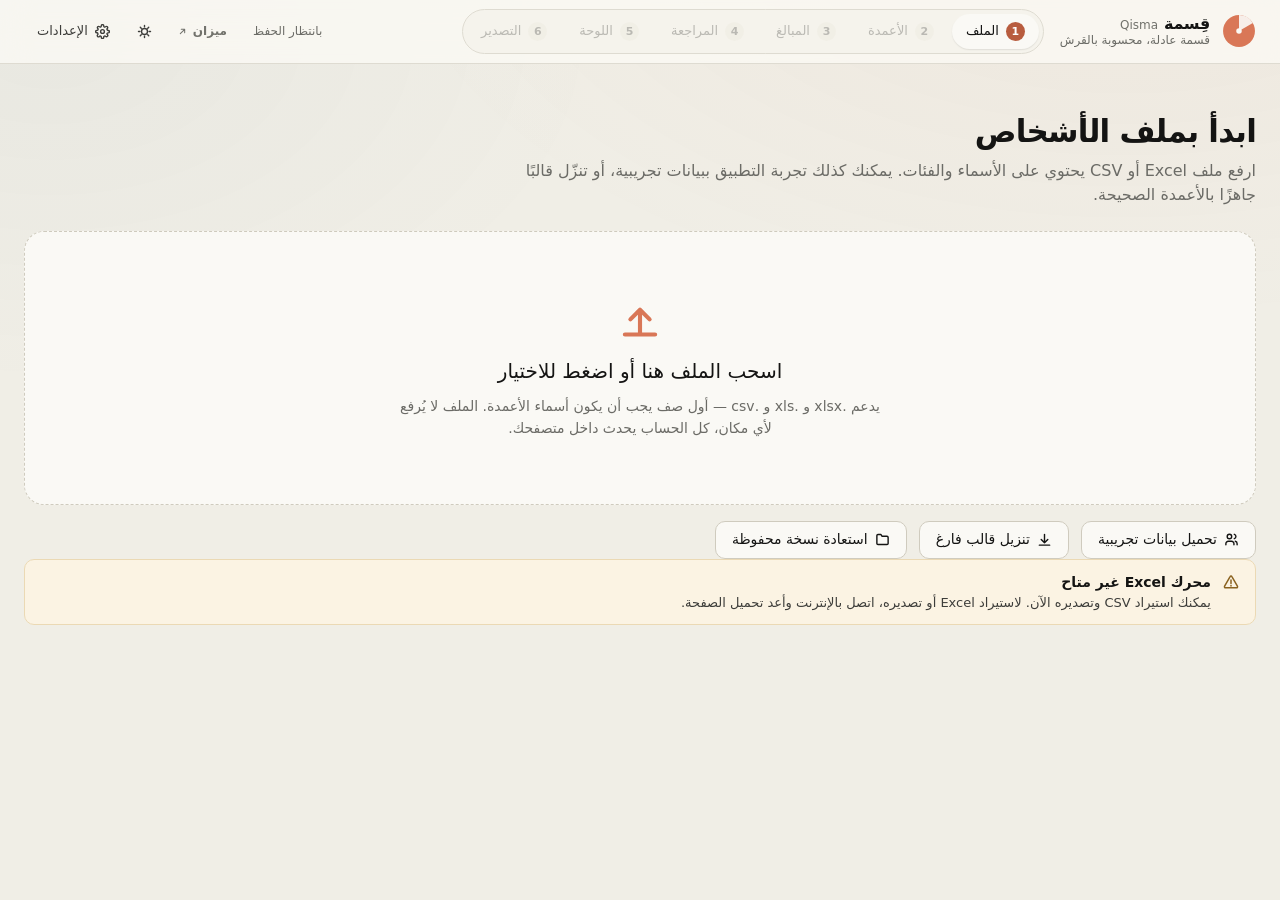
==== qisma.html @ 8f69a34d "Add files via upload Fix Qisma import accuracy, save safety, payout reconciliation, and accessibilit" ====
<!DOCTYPE html>
<html lang="ar" dir="rtl">
<head>
<meta charset="UTF-8">
<meta name="viewport" content="width=device-width, initial-scale=1, viewport-fit=cover">
<title>قِسمة — Qisma</title>
<link rel="icon" href="data:image/svg+xml,%3Csvg xmlns='http://www.w3.org/2000/svg' viewBox='0 0 32 32'%3E%3Ccircle cx='16' cy='16' r='15' fill='%23D97757'/%3E%3Cpath d='M16 1a15 15 0 0 1 13 7.5L16 16Z' fill='%23FAF9F5' opacity='.92'/%3E%3Ccircle cx='16' cy='16' r='2.6' fill='%23FAF9F5'/%3E%3C/svg%3E">
<script>
(function(){try{
  var raw = localStorage.getItem('qisma.settings.v1');
  var pref = raw ? ((JSON.parse(raw).ui || {}).theme || 'system') : 'system';
  if (pref !== 'light' && pref !== 'dark') pref = 'system';
  var dark = pref === 'dark' || (pref === 'system' && matchMedia('(prefers-color-scheme:dark)').matches);
  var r = document.documentElement;
  r.setAttribute('data-theme', dark ? 'dark' : 'light');
  r.setAttribute('data-theme-pref', pref);
}catch(e){document.documentElement.setAttribute('data-theme','light');}})();
</script>
<meta name="theme-color" content="#FAF9F5">
<style>
:root{
color-scheme:light;
--paper:#F0EEE6; --surface:#FAF9F5; --surface-2:#F5F3EC; --surface-3:#EDEAE0;
--ink:#141413; --ink-2:#3D3D3A; --ink-3:#6B6B66; --ink-4:#72726C;
--line:#DEDBD1; --line-2:#CFCBBE; --line-3:#E8E5DB;
--accent:#D97757; --accent-ink:#B85C3E; --accent-wash:#FBEEE8; --accent-line:#EFCDBD;
--on-accent:#fff;
--accent-fill:#B85C3E; --accent-fill-hover:#A34F33;
--ok:#3F7A5C; --ok-wash:#EAF3EE; --ok-line:#C4DCCF;
--warn:#8A6220; --warn-wash:#FBF3E3; --warn-line:#EBD9B4;
--danger:#B4462F; --danger-wash:#FBEBE7; --danger-line:#EFC9BF;
--info:#3E6480; --info-wash:#ECF1F5; --info-line:#C6D6E1;
--glass:rgba(250,249,245,.82);
--scrim:rgba(20,20,19,.32);
--toast-bg:#141413; --toast-ink:#FAF9F5; --toast-hover:rgba(255,255,255,.12);
--toast-ok:#8FCBA8; --toast-warn:#E8C67B; --toast-danger:#EFA694;
--glow-1:rgba(217,119,87,.055); --glow-2:rgba(62,100,128,.038);
--s1:4px; --s2:8px; --s3:12px; --s4:16px; --s5:24px; --s6:32px; --s7:48px; --s8:64px;
--t-xs:12px; --t-sm:13px; --t-md:14px; --t-lg:16px; --t-xl:20px; --t-2xl:25px; --t-3xl:31px;
--r1:6px; --r2:10px; --r3:14px; --r4:20px; --r-pill:999px;
--e1:0 1px 2px rgba(20,20,19,.05), 0 1px 1px rgba(20,20,19,.04);
--e2:0 2px 4px rgba(20,20,19,.05), 0 6px 16px -6px rgba(20,20,19,.10);
--e3:0 4px 8px rgba(20,20,19,.06), 0 18px 44px -12px rgba(20,20,19,.18);
--d1:90ms; --d2:150ms; --d3:220ms; --d4:340ms; --d5:600ms;
--ease:cubic-bezier(.2,.6,.2,1); --ease-out:cubic-bezier(.16,.84,.28,1);
--font:'IBM Plex Sans Arabic','Noto Sans Arabic','Segoe UI',system-ui,sans-serif;
--nav-h:64px;
}
@media screen{
[data-theme="dark"]{
color-scheme:dark;
--paper:#1A1A18; --surface:#232320; --surface-2:#2A2A26; --surface-3:#33322D;
--ink:#F5F3EE; --ink-2:#D6D3CA; --ink-3:#A6A29A; --ink-4:#AAA69E;
--line:#3A3934; --line-2:#4A4842; --line-3:#302F2B;
--accent:#E08A6B; --accent-ink:#F0A183;
--accent-fill:#E08A6B; --accent-fill-hover:#EC9A7C; --on-accent:#201A16;
--accent-wash:#2E211B; --accent-line:#54382C;
--ok:#7FBF9A; --ok-wash:#1B2A22; --ok-line:#2F4A3A;
--warn:#DEB463; --warn-wash:#2B2418; --warn-line:#4C3E22;
--danger:#E88A72; --danger-wash:#2E1D19; --danger-line:#553229;
--info:#8FB4CE; --info-wash:#1A242B; --info-line:#334754;
--e1:0 1px 2px rgba(0,0,0,.40), 0 1px 1px rgba(0,0,0,.30);
--e2:0 2px 4px rgba(0,0,0,.40), 0 6px 16px -6px rgba(0,0,0,.55);
--e3:0 4px 8px rgba(0,0,0,.45), 0 18px 44px -12px rgba(0,0,0,.65);
--glass:rgba(35,35,32,.82); --scrim:rgba(0,0,0,.60);
--toast-bg:#2F2E2A; --toast-ink:#F5F3EE;
--glow-1:rgba(217,119,87,.07); --glow-2:rgba(62,100,128,.06);
}}
*,*::before,*::after{box-sizing:border-box}
html,body{margin:0;padding:0}
html{-webkit-text-size-adjust:100%}
body{overflow-x:clip}
body{
background:var(--paper); color:var(--ink); font-family:var(--font);
font-size:var(--t-md); line-height:1.55; -webkit-font-smoothing:antialiased;
font-variant-numeric:tabular-nums; font-feature-settings:"tnum" 1,"lnum" 1;
}
body::before{
content:''; position:fixed; inset:0; pointer-events:none; z-index:0;
background:
radial-gradient(1100px 620px at 88% -12%, var(--glow-1), transparent 70%),
radial-gradient(820px 520px at 4% 4%, var(--glow-2), transparent 68%);
}
#app{position:relative; z-index:1}
h1,h2,h3,h4{margin:0; font-weight:600; letter-spacing:-.011em; line-height:1.25}
p{margin:0}
button,input,select,textarea{font:inherit; color:inherit}
:focus{outline:none}
:focus-visible{outline:2px solid var(--accent); outline-offset:2px; border-radius:var(--r1)}
::selection{background:var(--accent-wash); color:var(--accent-ink)}
.num{font-variant-numeric:tabular-nums; font-feature-settings:"tnum" 1,"lnum" 1}

.shell{max-width:1320px; margin:0 auto; padding:0 var(--s5) var(--s8)}
.topbar{
position:sticky; top:0; z-index:60; height:var(--nav-h);
display:flex; align-items:center; gap:var(--s4);
padding:0 var(--s5); margin-bottom:var(--s5);
background:var(--glass); border-bottom:1px solid var(--line);
transition:box-shadow var(--d3) var(--ease), border-color var(--d3) var(--ease);
}
.topbar.is-elevated{box-shadow:var(--e2); border-color:var(--line-2)}
@supports (backdrop-filter:blur(1px)){.topbar{backdrop-filter:blur(14px) saturate(1.5)}}
@supports not (backdrop-filter:blur(1px)){.topbar{background:var(--surface)}}
.topbar-inner{max-width:1320px; margin:0 auto; width:100%; display:flex; align-items:center; gap:var(--s4)}
.brand{display:flex; align-items:center; gap:var(--s3); min-width:0}
.brand-mark{width:34px; height:34px; flex:none; display:block}
.brand-mark .wedge{transform-origin:16px 16px}
.brand-mark.boot-reveal .wedge{animation:wedge-reveal var(--d5) var(--ease-out) both}
@keyframes wedge-reveal{
0%{transform:translate(2.4px,-2.4px) rotate(-8deg); opacity:.5}
60%{transform:translate(1.4px,-1.4px) rotate(-3deg)}
100%{transform:none; opacity:1}
}
.brand-text{display:flex; flex-direction:column; min-width:0}
.brand-name{font-size:var(--t-lg); font-weight:600; letter-spacing:-.02em; line-height:1.1; white-space:nowrap; overflow:hidden; text-overflow:ellipsis}
.brand-name span{color:var(--ink-4); font-weight:400; font-size:var(--t-xs); margin-inline-start:6px; letter-spacing:0}
.brand-tag{font-size:var(--t-xs); color:var(--ink-3); line-height:1.2; white-space:nowrap; overflow:hidden; text-overflow:ellipsis}
.topbar-spacer{flex:1 1 auto}
.topbar-actions{display:flex; align-items:center; gap:var(--s2)}
.save-status{font-size:var(--t-xs); color:var(--ink-3); white-space:nowrap}
.save-status.is-danger{color:var(--danger); font-weight:600}
.topbar-link{
display:inline-flex; align-items:center; gap:5px; font-size:var(--t-xs); font-weight:600;
color:var(--ink-4); text-decoration:none; padding:6px 10px; border-radius:var(--r2);
transition:color var(--d2) var(--ease), background-color var(--d2) var(--ease);
}
.topbar-link:hover,.topbar-link:focus-visible{color:var(--accent); background:var(--surface-2)}
.topbar-link .icon-ext{width:11px; height:11px; transform:rotate(45deg); flex:none}

.topbar-steps{min-width:0}
.stepper{display:flex; align-items:center; gap:var(--s1); padding:var(--s1); background:var(--surface-2); border:1px solid var(--line); border-radius:var(--r-pill); max-width:100%; overflow-x:auto; scrollbar-width:none}
.stepper::-webkit-scrollbar{display:none}
.step-pill{
display:flex; align-items:center; gap:7px; padding:7px 14px; border:0; border-radius:var(--r-pill);
background:transparent; color:var(--ink-3); font-size:var(--t-sm); font-weight:500; cursor:pointer; white-space:nowrap;
transition:background var(--d2) var(--ease), color var(--d2) var(--ease);
}
.step-pill:hover:not(:disabled){background:var(--surface-3); color:var(--ink)}
.step-pill[aria-current="step"]{background:var(--surface); color:var(--ink); box-shadow:var(--e1)}
.step-pill:disabled{opacity:.42; cursor:not-allowed}
.step-dot{width:19px; height:19px; flex:none; border-radius:50%; display:grid; place-items:center; font-size:11px; font-weight:600; background:var(--surface-3); color:var(--ink-3)}
.step-dot svg{width:11px; height:11px}
.step-pill[aria-current="step"] .step-dot{background:var(--accent-fill); color:var(--on-accent)}
.step-pill.done .step-dot{background:var(--ok); color:var(--on-accent)}

.page-head{padding:var(--s5) 0 var(--s5)}
.page-title{font-size:var(--t-3xl); letter-spacing:-.025em}
.page-sub{margin-top:var(--s2); color:var(--ink-3); font-size:var(--t-lg); max-width:74ch; line-height:1.5}
.section-label{
display:inline-flex; flex-direction:column; gap:6px;
font-size:var(--t-xs); font-weight:600; color:var(--ink-3);
}
.section-label::after{content:''; height:2px; background:var(--accent); border-radius:2px; animation:label-underline var(--d4) var(--ease-out) both}
@keyframes label-underline{from{width:0}to{width:24px}}
.card{background:var(--surface); border:1px solid var(--line); border-radius:var(--r3); box-shadow:var(--e1)}
.card-pad{padding:var(--s5)}
.card-head{display:flex; align-items:flex-start; justify-content:space-between; gap:var(--s4); padding:var(--s4) var(--s5); border-bottom:1px solid var(--line-3)}
.card-title{font-size:var(--t-lg)}
.card-note{margin-top:2px; font-size:var(--t-sm); color:var(--ink-3)}
.pool-list{display:flex; flex-direction:column; gap:var(--s3)}
.pool-item{
padding:var(--s4); background:var(--surface-2); border:1px solid var(--line-3); border-radius:var(--r3);
transition:border-color var(--d2) var(--ease), box-shadow var(--d2) var(--ease), background var(--d2) var(--ease);
}
.pool-item:hover{border-color:var(--line-2); box-shadow:var(--e1); background:var(--surface)}
.pool-item-top{display:flex; align-items:center; gap:var(--s2); margin-bottom:var(--s3)}
.pool-name{flex:1 1 auto; background:transparent; border-color:transparent; padding-inline-start:0; font-size:var(--t-lg); font-weight:600; letter-spacing:-.01em}
.pool-name:hover:not(:disabled),.pool-name:focus{background:var(--surface); border-color:var(--line-2); padding-inline-start:var(--s3)}
.pool-item-fields{display:flex; align-items:flex-end; gap:var(--s3); flex-wrap:wrap}
.pool-item-fields>.field{flex:1 1 130px; min-width:110px}
.pool-net{flex:1 1 150px; min-width:140px}
.pool-net .field-label{margin-bottom:6px}
.pool-net .money-int{color:var(--accent-ink)}
.grid{display:grid; gap:var(--s4)}
.stack{display:flex; flex-direction:column}
.row{display:flex; align-items:center}
.between{justify-content:space-between}
.wrap{flex-wrap:wrap}
.g2{gap:var(--s2)} .g3{gap:var(--s3)} .g4{gap:var(--s4)} .g5{gap:var(--s5)} .g6{gap:var(--s6)}
.muted{color:var(--ink-3)}
.tiny{font-size:var(--t-xs)}
.small{font-size:var(--t-sm)}
.divider{height:1px; background:var(--line-3); border:0; margin:var(--s4) 0}
.btn{
display:inline-flex; align-items:center; justify-content:center; gap:7px;
height:38px; padding:0 var(--s4); border-radius:var(--r2);
border:1px solid var(--line-2); background:var(--surface); color:var(--ink);
font-size:var(--t-md); font-weight:500; cursor:pointer; white-space:nowrap;
transition:background var(--d2) var(--ease), border-color var(--d2) var(--ease), box-shadow var(--d2) var(--ease), transform var(--d1) var(--ease);
}
.btn:hover:not(:disabled){background:var(--surface-2); border-color:var(--ink-4)}
.btn:active:not(:disabled){transform:translateY(.5px)}
@media (pointer:coarse){.btn:active:not(:disabled){transform:scale(.985)}}
.btn:disabled{opacity:.45; cursor:not-allowed}
.btn svg{width:15px; height:15px; flex:none}
.btn-primary{background:var(--accent-fill); border-color:var(--accent-fill); color:var(--on-accent); box-shadow:var(--e1)}
.btn-primary:hover:not(:disabled){background:var(--accent-fill-hover); border-color:var(--accent-fill-hover)}
.btn-ghost{background:transparent; border-color:transparent; color:var(--ink-2)}
.btn-ghost:hover:not(:disabled){background:var(--surface-3); border-color:transparent}
.btn-danger{background:transparent; border-color:var(--danger-line); color:var(--danger)}
.btn-danger:hover:not(:disabled){background:var(--danger-wash); border-color:var(--danger)}
.btn-sm{height:31px; padding:0 var(--s3); font-size:var(--t-sm); border-radius:var(--r1)}
.btn-icon{width:34px; height:34px; padding:0; border-radius:var(--r2)}
.btn-icon.btn-sm{width:28px; height:28px}
.btn-block{width:100%}

.field{display:flex; flex-direction:column; gap:6px}
.field-label{font-size:var(--t-sm); font-weight:500; color:var(--ink-2)}
.field-help{font-size:var(--t-xs); color:var(--ink-3); line-height:1.45}
.input{
height:38px; width:100%; padding:0 var(--s3); border-radius:var(--r2);
border:1px solid var(--line-2); background:var(--surface); color:var(--ink);
transition:border-color var(--d2) var(--ease), box-shadow var(--d2) var(--ease);
}
.input:hover:not(:disabled){border-color:var(--ink-4)}
.input:focus{border-color:var(--accent); box-shadow:0 0 0 3px var(--accent-wash)}
.input:disabled{background:var(--surface-3); color:var(--ink-4); cursor:not-allowed}
.input.num-input{text-align:end; font-variant-numeric:tabular-nums}
.input-sm{height:30px; font-size:var(--t-sm); padding:0 var(--s2); border-radius:var(--r1)}
.search-wrap{position:relative; flex:1 1 260px; min-width:200px}
.search-wrap .input{padding-inline-start:36px; padding-inline-end:34px}
.search-wrap .search-icon{position:absolute; inset-inline-start:11px; top:50%; transform:translateY(-50%); color:var(--ink-4); width:15px; height:15px}
.search-clear{position:absolute; inset-inline-end:6px; top:50%; transform:translateY(-50%)}

.check{position:relative; display:inline-flex; align-items:center; gap:9px; cursor:pointer; user-select:none; font-size:var(--t-md)}
.check input{position:absolute; opacity:0; width:0; height:0}
.check-box{
width:17px; height:17px; flex:none; border-radius:5px; border:1.5px solid var(--line-2);
background:var(--surface); display:grid; place-items:center;
transition:background var(--d2) var(--ease), border-color var(--d2) var(--ease);
}
.check-box svg{width:11px; height:11px; color:var(--on-accent); opacity:0; transform:scale(.6); transition:opacity var(--d2) var(--ease), transform var(--d2) var(--ease-out)}
.check input:checked+.check-box{background:var(--accent-fill); border-color:var(--accent-fill)}
.check input:checked+.check-box svg{opacity:1; transform:scale(1)}
.check input:indeterminate+.check-box{background:var(--accent-fill); border-color:var(--accent-fill)}
.check input:indeterminate+.check-box::after{content:''; width:9px; height:1.5px; background:var(--on-accent); border-radius:2px}
.check input:indeterminate+.check-box svg{display:none}
.check input:focus-visible+.check-box{outline:2px solid var(--accent); outline-offset:2px}
.check:hover .check-box{border-color:var(--ink-4)}
.check input:disabled+.check-box{opacity:.4}
.check.check-sm .check-box{width:15px; height:15px; border-radius:4px}

.dd{position:relative; display:inline-flex}
.dd-trigger{
display:inline-flex; align-items:center; justify-content:space-between; gap:var(--s2);
height:38px; min-width:130px; padding:0 var(--s3); border-radius:var(--r2);
border:1px solid var(--line-2); background:var(--surface); color:var(--ink);
font-size:var(--t-md); cursor:pointer; text-align:start;
transition:border-color var(--d2) var(--ease), box-shadow var(--d2) var(--ease);
}
.dd-trigger:hover{border-color:var(--ink-4)}
.dd-trigger[aria-expanded="true"]{border-color:var(--accent); box-shadow:0 0 0 3px var(--accent-wash)}
.dd-trigger .dd-value{overflow:hidden; text-overflow:ellipsis; white-space:nowrap}
.dd-trigger .dd-caret{width:13px; height:13px; flex:none; color:var(--ink-4); transition:transform var(--d2) var(--ease)}
.dd-trigger[aria-expanded="true"] .dd-caret{transform:rotate(180deg)}
.dd-trigger.dd-sm{height:30px; font-size:var(--t-sm); min-width:96px; padding:0 var(--s2); border-radius:var(--r1)}
.dd-panel{
position:absolute; z-index:70; top:calc(100% + 5px); inset-inline-start:0; min-width:100%; max-width:340px;
max-height:290px; overflow:auto; padding:var(--s1); overscroll-behavior:contain;
background:var(--surface); border:1px solid var(--line-2); border-radius:var(--r2); box-shadow:var(--e3);
animation:pop var(--d2) var(--ease-out);
}
.dd-panel.align-end{inset-inline-start:auto; inset-inline-end:0}
.dd-panel-portal{position:fixed; top:auto; inset-inline-start:auto; inset-inline-end:auto; min-width:0; z-index:100}
@keyframes pop{from{opacity:0; transform:translateY(-4px) scale(.985)}to{opacity:1; transform:none}}
.dd-opt{
display:flex; align-items:center; gap:var(--s2); width:100%; padding:8px 10px; border:0; border-radius:var(--r1);
background:transparent; color:var(--ink); font-size:var(--t-md); text-align:start; cursor:pointer;
}
.dd-opt:hover,.dd-opt.active{background:var(--surface-3)}
.dd-opt[aria-selected="true"]{color:var(--accent-ink); font-weight:500}
.dd-opt .dd-tick{width:13px; height:13px; flex:none; opacity:0}
.dd-opt[aria-selected="true"] .dd-tick{opacity:1}
.dd-opt .dd-opt-icon{width:14px; height:14px; flex:none}
.dd-opt-count{margin-inline-start:auto; font-size:var(--t-xs); color:var(--ink-4)}
.dd-sep{height:1px; background:var(--line-3); margin:var(--s1) 6px}
.dd-group{padding:8px 10px 4px; font-size:var(--t-xs); font-weight:600; color:var(--ink-4)}
.chip{
display:inline-flex; align-items:center; gap:6px; height:30px; padding:0 11px; border-radius:var(--r-pill);
border:1px solid var(--line-2); background:var(--surface); color:var(--ink-2);
font-size:var(--t-sm); font-weight:500; cursor:pointer; white-space:nowrap;
transform:scale(1);
transition:background var(--d2) var(--ease), border-color var(--d2) var(--ease), color var(--d2) var(--ease), transform var(--d2) cubic-bezier(.34,1.56,.64,1);
}
.chip:hover{border-color:var(--ink-4); background:var(--surface-2)}
.chip[aria-pressed="true"]{background:var(--accent-wash); border-color:var(--accent-ink); color:var(--accent-ink); font-weight:600}
.chip-count{font-size:11px; color:var(--ink-4); font-variant-numeric:tabular-nums}
.chip[aria-pressed="true"] .chip-count{color:var(--accent-ink); opacity:.75}
.chip-x{width:12px; height:12px; opacity:.6}
.chip-row{display:flex; align-items:center; gap:var(--s2); flex-wrap:wrap}

.badge{display:inline-flex; align-items:center; gap:5px; height:22px; padding:0 9px; border-radius:var(--r-pill); font-size:var(--t-xs); font-weight:600; white-space:nowrap; border:1px solid transparent}
.badge svg{width:11px; height:11px}
.badge-ok{background:var(--ok-wash); color:var(--ok); border-color:var(--ok-line)}
.badge-warn{background:var(--warn-wash); color:var(--warn); border-color:var(--warn-line)}
.badge-danger{background:var(--danger-wash); color:var(--danger); border-color:var(--danger-line)}
.badge-info{background:var(--info-wash); color:var(--info); border-color:var(--info-line)}
.badge-neutral{background:var(--surface-3); color:var(--ink-3); border-color:var(--line)}
.badge-accent{background:var(--accent-wash); color:var(--accent-ink); border-color:var(--accent-line)}

.notice{display:flex; gap:var(--s3); padding:var(--s3) var(--s4); border-radius:var(--r2); border:1px solid var(--info-line); background:var(--info-wash); color:var(--ink-2); font-size:var(--t-sm); line-height:1.5}
.notice-icon{flex:none; width:16px; height:16px; margin-top:2px; color:var(--info)}
.notice-body{flex:1 1 auto; min-width:0}
.notice-title{font-weight:600; color:var(--ink); font-size:var(--t-md)}
.notice-actions{display:flex; gap:var(--s2); align-items:center; flex-wrap:wrap; margin-top:var(--s2)}
.notice-ok{border-color:var(--ok-line); background:var(--ok-wash)} .notice-ok .notice-icon{color:var(--ok)}
.notice-warn{border-color:var(--warn-line); background:var(--warn-wash)} .notice-warn .notice-icon{color:var(--warn)}
.notice-danger{border-color:var(--danger-line); background:var(--danger-wash)} .notice-danger .notice-icon{color:var(--danger)}
.notice-accent{border-color:var(--accent-line); background:var(--accent-wash)} .notice-accent .notice-icon{color:var(--accent-ink)}

.money{display:inline-flex; align-items:baseline; gap:1px; font-variant-numeric:tabular-nums; white-space:nowrap; direction:ltr}
.money-int{font-weight:600}
.money-frac{font-size:.78em; color:var(--ink-3); font-weight:500}
.money-neg{color:var(--danger)}
.money-zero{color:var(--ink-4)}
.money-lg .money-int{font-size:var(--t-2xl); letter-spacing:-.02em}
.money-xl .money-int{font-size:var(--t-3xl); letter-spacing:-.028em}
.cur{font-size:var(--t-xs); font-weight:500; color:var(--ink-4); letter-spacing:.02em}

.kpi-row{display:grid; grid-template-columns:repeat(auto-fit,minmax(196px,1fr)); gap:var(--s3)}
.kpi{position:relative; padding:var(--s4) var(--s4) var(--s4) var(--s4); background:var(--surface); border:1px solid var(--line); border-radius:var(--r3); box-shadow:var(--e1); overflow:hidden}
.kpi::before{content:''; position:absolute; inset-block:0; inset-inline-start:0; width:3px; background:var(--accent); opacity:.85}
.kpi.kpi-ok::before{background:var(--ok)} .kpi.kpi-warn::before{background:var(--warn)}
.kpi.kpi-danger::before{background:var(--danger)} .kpi.kpi-info::before{background:var(--info)}
.kpi.kpi-flat::before{display:none}
.kpi-label{display:flex; align-items:center; gap:5px; font-size:var(--t-xs); font-weight:600; color:var(--ink-3)}
.kpi-label svg{width:13px; height:13px; flex:none}
.kpi-value{margin-top:var(--s2); display:flex; align-items:baseline; gap:6px; flex-wrap:wrap}
.kpi-foot{margin-top:6px; font-size:var(--t-xs); color:var(--ink-3); line-height:1.45}

.meter{margin-top:var(--s3)}
.meter-track{position:relative; height:6px; border-radius:var(--r-pill); background:var(--surface-3); overflow:visible}
.meter-fill{height:100%; border-radius:var(--r-pill); background:var(--accent); transition:width var(--d4) var(--ease-out)}
.meter-fill.is-ok{background:var(--ok)} .meter-fill.is-warn{background:var(--warn)} .meter-fill.is-danger{background:var(--danger)}
.meter-target{position:absolute; top:-3px; width:2px; height:12px; background:var(--ink-2); border-radius:1px; opacity:.55}
.meter-legend{display:flex; justify-content:space-between; gap:var(--s2); margin-top:6px; font-size:var(--t-xs); color:var(--ink-3)}

.table-frame{position:relative}
.table-wrap{position:relative; overflow:auto; border-radius:var(--r2); border:1px solid var(--line); overscroll-behavior:contain}
.table-wrap.h-md{max-height:520px}
.table-wrap.h-lg{max-height:640px}
.table-wrap::-webkit-scrollbar{height:9px; width:9px}
.table-wrap::-webkit-scrollbar-track{background:transparent}
.table-wrap::-webkit-scrollbar-thumb{background:var(--line-2); border-radius:99px; border:2px solid var(--surface)}
.table-wrap:hover::-webkit-scrollbar-thumb{background:var(--ink-4)}
.table-wrap{scrollbar-width:thin; scrollbar-color:var(--line-2) transparent}
.scroll-shadow{position:absolute; inset-block:0; width:28px; pointer-events:none; opacity:0; transition:opacity var(--d2) var(--ease); z-index:5}
.scroll-shadow-end{inset-inline-end:0; background:linear-gradient(to right, var(--surface) 0%, transparent 100%)}
.table-wrap.can-scroll-end ~ .scroll-shadow-end{opacity:1}
table.dt{width:100%; border-collapse:separate; border-spacing:0; font-size:var(--t-md); background:var(--surface)}
table.dt.dt-fixed{table-layout:fixed}
table.dt thead th:first-child{inset-inline-start:0; z-index:3; transition:box-shadow var(--d2) var(--ease)}
table.dt tbody td:first-child{position:sticky; inset-inline-start:0; z-index:1; background:var(--surface); transition:box-shadow var(--d2) var(--ease)}
table.dt tbody tr:hover td:first-child{background:var(--surface-2)}
table.dt tfoot td:first-child{position:sticky; inset-inline-start:0; z-index:2; transition:box-shadow var(--d2) var(--ease)}
.table-wrap.can-scroll-start table.dt thead th:first-child,
.table-wrap.can-scroll-start table.dt tbody td:first-child,
.table-wrap.can-scroll-start table.dt tfoot td:first-child{box-shadow:inset 1px 0 0 var(--line-2)}
table.dt thead th{
position:sticky; top:0; z-index:2; background:var(--surface-2); color:var(--ink-3);
font-size:var(--t-xs); font-weight:600;
text-align:start; padding:11px var(--s3); border-bottom:1px solid var(--line-2); white-space:nowrap;
}
table.dt thead th.num-col{text-align:end}
table.dt thead th.sortable{cursor:pointer; user-select:none}
table.dt thead th.sortable:hover{color:var(--ink); background:var(--surface-3)}
.th-inner{display:inline-flex; align-items:center; gap:5px}
th.num-col .th-inner{flex-direction:row-reverse}
.sort-ind{width:11px; height:11px; opacity:0; transition:opacity var(--d2) var(--ease), transform var(--d2) var(--ease)}
th[aria-sort] .sort-ind{opacity:1; color:var(--accent)}
th[aria-sort="descending"] .sort-ind{transform:rotate(180deg)}
th.sortable:hover .sort-ind{opacity:.45}
table.dt tbody td{height:44px; padding:0 var(--s3); border-bottom:1px solid var(--line-3); vertical-align:middle}
table.dt tbody tr:last-child td{border-bottom:0}
table.dt tbody tr{transition:background var(--d1) linear}
table.dt tbody tr:hover td{background:var(--surface-2)}
table.dt td.num-col{text-align:end; font-variant-numeric:tabular-nums}
table.dt td.name-col{font-weight:500; max-width:250px; overflow:hidden; text-overflow:ellipsis; white-space:nowrap}
table.dt td.dept-col,table.dt td.pool-col{overflow:hidden; text-overflow:ellipsis; white-space:nowrap}
table.dt tbody tr.is-special td:first-child::before,
table.dt tbody tr.is-excluded td:first-child::before,
table.dt tbody tr.is-orphan td:first-child::before{content:''; position:absolute; inset-block:0; inset-inline-end:0; border-inline-end:3px solid}
table.dt tbody tr.is-special td:first-child::before{border-color:var(--warn)}
table.dt tbody tr.is-excluded{color:var(--ink-4)}
table.dt tbody tr.is-excluded td:first-child::before{border-color:var(--ink-4)}
table.dt tbody tr.is-orphan td:first-child::before{border-color:var(--danger)}
table.dt tfoot td{height:46px; padding:0 var(--s3); background:var(--surface-2); font-weight:600; border-top:1px solid var(--line-2); position:sticky; bottom:0}
table.dt tfoot td.num-col{text-align:end}
table.dt.compact tbody td{height:36px}
.mark{background:var(--accent-wash); color:var(--accent-ink); border-radius:3px; padding:0 1px; font-weight:600}
.empty-state{display:flex; flex-direction:column; align-items:center; gap:var(--s3); padding:var(--s8) var(--s5); text-align:center; color:var(--ink-3)}
.empty-state svg{width:34px; height:34px; color:var(--ink-4)}
.empty-state-title{font-size:var(--t-lg); font-weight:600; color:var(--ink-2)}
.toolbar{
position:sticky; top:var(--nav-h); z-index:40; display:flex; align-items:center; gap:var(--s3); flex-wrap:wrap;
padding:var(--s3) var(--s4); margin-bottom:var(--s4);
background:var(--glass); border:1px solid var(--line); border-radius:var(--r3); box-shadow:var(--e1);
}
@supports (backdrop-filter:blur(1px)){.toolbar{backdrop-filter:blur(14px) saturate(1.5)}}
@supports not (backdrop-filter:blur(1px)){.toolbar{background:var(--surface)}}
.toolbar-count{font-size:var(--t-sm); color:var(--ink-2); white-space:nowrap}
.toolbar-count b{font-weight:600; font-variant-numeric:tabular-nums}
.toolbar-trust{font-size:var(--t-xs); color:var(--ink-3)}

.pager{display:flex; align-items:center; justify-content:space-between; gap:var(--s3); flex-wrap:wrap; padding:var(--s3) var(--s1) 0}
.pager-range{font-size:var(--t-sm); color:var(--ink-3); font-variant-numeric:tabular-nums}
.pager-list{display:flex; align-items:center; gap:3px}
.pager-btn{min-width:30px; height:30px; padding:0 8px; border-radius:var(--r1); border:1px solid transparent; background:transparent; color:var(--ink-2); font-size:var(--t-sm); cursor:pointer; font-variant-numeric:tabular-nums}
.pager-btn:hover:not(:disabled){background:var(--surface-3)}
.pager-btn[aria-current="page"]{background:var(--accent-fill); border-color:var(--accent-fill); color:var(--on-accent); font-weight:600}
.pager-btn:disabled{opacity:.35; cursor:not-allowed}
.pager-gap{padding:0 4px; color:var(--ink-4)}

.modal-scrim{position:fixed; inset:0; z-index:90; background:var(--scrim); display:grid; place-items:center; padding:var(--s5); animation:fade var(--d2) var(--ease)}
@supports (backdrop-filter:blur(1px)){.modal-scrim{backdrop-filter:blur(3px)}}
@keyframes fade{from{opacity:0}to{opacity:1}}
.modal{
width:min(680px,100%); max-height:min(86vh,860px); display:flex; flex-direction:column;
background:var(--surface); border:1px solid var(--line-2); border-radius:var(--r4); box-shadow:var(--e3);
animation:rise var(--d3) var(--ease-out);
}
@keyframes rise{from{opacity:0; transform:translateY(10px) scale(.99)}to{opacity:1; transform:none}}
@keyframes sheet-rise{from{transform:translateY(100%)}to{transform:translateY(0)}}
.modal-lg{width:min(940px,100%)}
.modal-head{display:flex; align-items:flex-start; justify-content:space-between; gap:var(--s4); padding:var(--s5) var(--s5) var(--s4)}
.modal-title{font-size:var(--t-xl)}
.modal-sub{margin-top:4px; font-size:var(--t-sm); color:var(--ink-3)}
.modal-body{flex:1 1 auto; overflow:auto; padding:0 var(--s5) var(--s5); overscroll-behavior:contain}
.modal-foot{display:flex; align-items:center; justify-content:space-between; gap:var(--s3); flex-wrap:wrap; padding:var(--s4) var(--s5); border-top:1px solid var(--line-3); background:var(--surface-2); border-radius:0 0 var(--r4) var(--r4)}

.settings-shell{display:grid; grid-template-columns:210px 1fr; min-height:440px}
.settings-rail{border-inline-end:1px solid var(--line-3); padding:var(--s3); display:flex; flex-direction:column; gap:2px; background:var(--surface-2); border-radius:0 0 0 var(--r4)}
.rail-btn{display:flex; align-items:center; gap:9px; width:100%; padding:9px 11px; border:0; border-radius:var(--r2); background:transparent; color:var(--ink-2); font-size:var(--t-md); text-align:start; cursor:pointer; transition:background var(--d2) var(--ease)}
.rail-btn:hover{background:var(--surface-3)}
.rail-btn[aria-current="true"]{background:var(--surface); color:var(--ink); font-weight:600; box-shadow:var(--e1)}
.rail-btn svg{width:15px; height:15px; flex:none; color:var(--ink-3)}
.rail-btn[aria-current="true"] svg{color:var(--accent)}
.settings-pane{padding:var(--s5); overflow:auto; max-height:min(72vh,700px)}
.pane-title{font-size:var(--t-xl)}
.pane-intro{margin:6px 0 var(--s5); font-size:var(--t-sm); color:var(--ink-3); line-height:1.55; max-width:62ch}
.setting-row{display:grid; grid-template-columns:1fr 132px; gap:var(--s4); align-items:center; padding:11px 0; border-bottom:1px solid var(--line-3)}
.setting-row:last-child{border-bottom:0}
.setting-row.wide{grid-template-columns:1fr 200px}
.setting-name{font-size:var(--t-md); font-weight:500}
.setting-desc{font-size:var(--t-xs); color:var(--ink-3); margin-top:2px}

.upload{
display:grid; place-items:center; gap:var(--s4); padding:var(--s8) var(--s5); text-align:center;
border:1.5px dashed var(--line-2); border-radius:var(--r4); background:var(--surface); cursor:pointer;
transition:background var(--d2) var(--ease), border-color var(--d2) var(--ease);
}
.upload:hover,.upload.drag{background:var(--accent-wash); border-color:var(--accent)}
.upload-icon{width:44px; height:44px; color:var(--accent)}
.upload-title{font-size:var(--t-xl)}
.upload-help{color:var(--ink-3); max-width:56ch; line-height:1.6}

.chart-card{padding:var(--s5); background:var(--surface); border:1px solid var(--line); border-radius:var(--r3); box-shadow:var(--e1)}
.chart-rows{display:flex; flex-direction:column; gap:9px; margin-top:var(--s4)}
.chart-row{display:grid; grid-template-columns:minmax(0,38%) 1fr 92px; align-items:center; gap:var(--s3)}
.chart-name{font-size:var(--t-sm); color:var(--ink-2); overflow:hidden; text-overflow:ellipsis; white-space:nowrap}
.chart-track{height:20px; border-radius:var(--r1); background:var(--surface-3); overflow:hidden}
.chart-bar{height:100%; border-radius:var(--r1); background:var(--accent); width:0; transition:width var(--d4) var(--ease-out)}
.chart-bar.alt{background:var(--info)}
.chart-row:hover .chart-bar{filter:brightness(.94)}
.chart-val{text-align:end; font-size:var(--t-sm); font-variant-numeric:tabular-nums; color:var(--ink-2)}

.toasts{position:fixed; inset-block-end:var(--s5); inset-inline-start:var(--s5); z-index:120; display:flex; flex-direction:column-reverse; gap:var(--s2); max-width:380px}
.toast{display:flex; align-items:flex-start; gap:var(--s3); padding:var(--s3) var(--s3) var(--s3) var(--s4); border-radius:var(--r2); background:var(--toast-bg); color:var(--toast-ink); font-size:var(--t-sm); box-shadow:var(--e3); animation:toast-in var(--d3) var(--ease-out); line-height:1.5}
.toast svg{width:15px; height:15px; flex:none; margin-top:1px}
.toast-body{flex:1 1 auto; min-width:0}
.toast-x{flex:none; color:var(--toast-ink); opacity:.6; margin-top:-2px}
.toast-x:hover{opacity:1; background:var(--toast-hover)}
.toast.is-ok svg{color:var(--toast-ok)} .toast.is-warn svg{color:var(--toast-warn)} .toast.is-danger svg{color:var(--toast-danger)}
@keyframes toast-in{from{opacity:0; transform:translateY(10px)}to{opacity:1; transform:none}}
.toast.leaving{opacity:0; transform:translateY(6px); transition:opacity var(--d2) var(--ease), transform var(--d2) var(--ease)}

.restore-bar{display:flex; align-items:center; gap:var(--s3); flex-wrap:wrap; padding:var(--s3) var(--s4); margin-bottom:var(--s4); border:1px solid var(--accent-line); background:var(--accent-wash); border-radius:var(--r2); font-size:var(--t-sm)}
.restore-bar b{font-weight:600}
.restore-bar svg{width:16px; height:16px; flex:none}
.sr-only{position:absolute; width:1px; height:1px; padding:0; margin:-1px; overflow:hidden; clip:rect(0,0,0,0); white-space:nowrap; border:0}
.skip-link{position:fixed; inset-block-start:var(--s2); inset-inline-start:var(--s2); z-index:200; padding:var(--s2) var(--s4); background:var(--accent-fill); color:var(--on-accent); border-radius:var(--r2); font-size:var(--t-sm); font-weight:600; text-decoration:none; transform:translateY(-200%); transition:transform var(--d2) var(--ease)}
.skip-link:focus{transform:translateY(0); outline:2px solid var(--ink); outline-offset:2px}
@media (prefers-reduced-motion:reduce){.skip-link{transition:none}}
.tooltip{position:fixed; z-index:130; padding:6px 10px; border-radius:var(--r1); background:var(--toast-bg); color:var(--toast-ink); font-size:var(--t-xs); pointer-events:none; box-shadow:var(--e2); max-width:260px; animation:fade var(--d1) var(--ease)}
.mount{animation:mount var(--d3) var(--ease-out) both}
@keyframes mount{from{opacity:0; transform:translateY(6px)}to{opacity:1; transform:none}}
.mount-1{animation-delay:24ms}.mount-2{animation-delay:48ms}.mount-3{animation-delay:72ms}.mount-4{animation-delay:96ms}
.mount-5{animation-delay:120ms}.mount-6{animation-delay:144ms}.mount-7{animation-delay:168ms}.mount-8{animation-delay:192ms}
.mount-9{animation-delay:216ms}.mount-10{animation-delay:240ms}.mount-11{animation-delay:264ms}.mount-12{animation-delay:288ms}

main#main{view-transition-name:app-screen}
@supports (view-transition-name:none){
::view-transition-old(root),::view-transition-new(root){animation:none}
::view-transition-old(app-screen){animation:vt-out var(--d3) var(--ease) both}
::view-transition-new(app-screen){animation:vt-in var(--d3) var(--ease-out) both}
}
@keyframes vt-out{to{opacity:0; transform:translateX(calc(var(--vt-dir,1) * -8px))}}
@keyframes vt-in{from{opacity:0; transform:translateX(calc(var(--vt-dir,1) * 8px))}to{opacity:1; transform:none}}

tr.flash-update{animation:row-flash calc(var(--d4) * 1.5) var(--ease-out)}
@keyframes row-flash{from{background:var(--accent-wash)}to{background:transparent}}

.grid-2{display:grid; grid-template-columns:repeat(2,minmax(0,1fr)); gap:var(--s4)}
.grid-3{display:grid; grid-template-columns:repeat(3,minmax(0,1fr)); gap:var(--s4)}
.grid-auto{display:grid; grid-template-columns:repeat(auto-fit,minmax(260px,1fr)); gap:var(--s4)}
.dash-grid{display:grid; grid-template-columns:repeat(12,minmax(0,1fr)); gap:var(--s4)}
.col-4{grid-column:span 4} .col-5{grid-column:span 5} .col-6{grid-column:span 6}
.col-7{grid-column:span 7} .col-8{grid-column:span 8} .col-12{grid-column:1 / -1}
.btn,.chip,.step-pill,.dd-trigger,.check,.pager-btn{touch-action:manipulation; -webkit-tap-highlight-color:transparent}
@media (max-width:1080px){
.grid-3,.dash-grid{grid-template-columns:repeat(2,minmax(0,1fr))}
.col-4,.col-5,.col-6,.col-7,.col-8{grid-column:span 2}
.settings-shell{grid-template-columns:1fr}
.settings-rail{flex-direction:row; overflow:auto; border-inline-end:0; border-bottom:1px solid var(--line-3); border-radius:0}
.rail-btn{white-space:nowrap}
}
@media (min-width:761px) and (max-width:900px){
.brand-text{display:none}
}
@media (max-width:760px){
:root{--nav-h:auto}
.shell{padding:0 var(--s3) var(--s7); padding-left:calc(var(--s3) + env(safe-area-inset-left)); padding-right:calc(var(--s3) + env(safe-area-inset-right))}
.topbar{position:sticky; top:0; height:auto; padding:calc(var(--s2) + env(safe-area-inset-top)) var(--s3) var(--s2); padding-left:calc(var(--s3) + env(safe-area-inset-left)); padding-right:calc(var(--s3) + env(safe-area-inset-right))}
.topbar-inner{display:grid; grid-template-columns:1fr auto; grid-template-areas:"brand actions" "steps steps"; align-items:center; gap:var(--s2)}
.save-status{display:none}
.brand{grid-area:brand}
.topbar-steps{grid-area:steps}
.topbar-inner > .topbar-spacer{display:none}
.topbar-actions{grid-area:actions; justify-content:flex-end}
.brand-tag{display:none}
.topbar-actions .btn{width:28px; height:28px; padding:0; justify-content:center}
.topbar-actions .btn .btn-label{display:none}
.topbar-link .link-text{display:none}
.stepper{width:100%; overflow-x:auto; overflow-y:hidden; -webkit-overflow-scrolling:touch; scrollbar-width:none; border-radius:var(--r2); justify-content:flex-start}
.stepper::-webkit-scrollbar{display:none}
.step-pill{flex:0 0 auto; min-height:38px}
.grid-2,.grid-3,.dash-grid,.grid-auto{grid-template-columns:1fr}
.col-4,.col-5,.col-6,.col-7,.col-8{grid-column:1 / -1}
.kpi-row{grid-template-columns:repeat(2,minmax(0,1fr)); gap:var(--s2)}
.page-title{font-size:var(--t-2xl)}
.page-head{padding:var(--s4) 0}
.toolbar{position:static; padding:var(--s3)}
.search-wrap{flex:1 1 100%}
.toolbar .dd{flex:1 1 calc(50% - var(--s2))}
.toolbar .dd-trigger{width:100%}
.toolbar-count{flex:1 1 100%; text-align:start}
.chip-row-scroll{overflow-x:auto; flex-wrap:nowrap; -webkit-overflow-scrolling:touch; scrollbar-width:none; padding-bottom:2px}
.chip-row-scroll::-webkit-scrollbar{display:none}
.chip-row-scroll .chip{flex:0 0 auto}
.table-wrap{overflow-x:auto; -webkit-overflow-scrolling:touch}
.table-wrap.h-md,.table-wrap.h-lg{max-height:70dvh}
table.dt thead th{top:0}
table.dt tfoot td,table.dt tfoot td:first-child{position:static}
table.dt.dt-wide{min-width:980px}
table.dt thead th,table.dt tbody td{padding:10px var(--s2)}
.pager{flex-direction:column; align-items:stretch; gap:var(--s2)}
.pager-list{justify-content:center; flex-wrap:wrap}
.pager-btn{min-width:38px; min-height:38px}
.modal-scrim{padding:0; place-items:stretch}
.modal{width:100%; max-width:none; max-height:100vh; height:100vh; max-height:100dvh; height:100dvh; border-radius:0; animation:sheet-rise var(--d3) var(--ease-out)}
.dd-panel{max-width:none; max-height:60vh}
.modal-head,.modal-body,.modal-foot{padding-inline:var(--s4)}
.modal-head{padding-top:calc(var(--s5) + env(safe-area-inset-top))}
.modal-foot{padding-bottom:calc(var(--s4) + env(safe-area-inset-bottom))}
.modal-foot{flex-direction:column-reverse; align-items:stretch; gap:var(--s2)}
.modal-foot .btn{width:100%}
.settings-rail{gap:var(--s1)}
.settings-pane{max-height:none; overflow:visible}
.setting-row,.setting-row.wide{grid-template-columns:1fr; gap:var(--s2); align-items:stretch}
.setting-row .input,.setting-row .dd,.setting-row .dd-trigger{width:100%}
.pool-item-fields{flex-direction:column; align-items:stretch}
.chart-row{grid-template-columns:minmax(0,42%) 1fr; row-gap:2px}
.chart-val{grid-column:2; text-align:start; font-size:var(--t-xs)}
.btn{min-height:42px}
.btn-sm{min-height:36px}
.input,.dd-trigger{min-height:44px; font-size:16px}
.input-sm,.dd-trigger.dd-sm{min-height:38px; font-size:16px}
.check{align-items:flex-start}
.check-box{width:20px; height:20px; margin-top:2px}
.upload{padding:var(--s6) var(--s4)}
.toasts{max-width:none; inset-inline-start:calc(var(--s3) + env(safe-area-inset-right)); inset-inline-end:calc(var(--s3) + env(safe-area-inset-left)); inset-block-end:calc(var(--s3) + env(safe-area-inset-bottom))}
.nav-foot{flex-direction:column-reverse}
.nav-foot .btn{width:100%}
}
@media (max-width:420px){
.shell{padding:0 var(--s2) var(--s6); padding-left:calc(var(--s2) + env(safe-area-inset-left)); padding-right:calc(var(--s2) + env(safe-area-inset-right))}
.page-title{font-size:var(--t-xl)}
.kpi-value .money-int{font-size:var(--t-2xl)}
.kpi-row{grid-template-columns:1fr}
.step-pill span:not(.step-dot){display:none}
.step-pill[aria-current="step"] span:not(.step-dot){display:inline}
}
@page{size:A4; margin:14mm 12mm}
@media print{
.topbar,.toolbar,.stepper,.pager,.toasts,.btn,.restore-bar,.skip-link,.modal,.backdrop,.sheet{display:none !important}
html,body{background:#fff !important; color:#000}
body::before{display:none}
.shell{max-width:none; padding:0}
.card,.kpi,.chart-card{box-shadow:none; border-color:#ccc; break-inside:avoid}
.table-wrap{max-height:none !important; overflow:visible !important; border-color:#ccc}
table.dt{width:100%; border-collapse:collapse; font-size:10pt}
table.dt.dt-fixed{table-layout:auto}
table.dt thead{display:table-header-group}
table.dt tfoot{display:table-footer-group}
table.dt thead th{position:static; background:#f2f2f0 !important; -webkit-print-color-adjust:exact; print-color-adjust:exact; white-space:normal}
table.dt tbody td:first-child,table.dt tfoot td:first-child,table.dt tfoot td{position:static}
table.dt thead th,table.dt tbody td,table.dt tfoot td{padding:4px 6px}
table.dt td.name-col,table.dt td.dept-col,table.dt td.pool-col{white-space:normal; overflow:visible; text-overflow:clip; max-width:none}
table.dt tr{break-inside:avoid}
table.dt td,table.dt th{border-color:#ccc}
.num,.mono,table.dt td.num{font-variant-numeric:tabular-nums}
h1,h2,h3{break-after:avoid}
a[href]{text-decoration:none; color:inherit}
.badge{border:1px solid #999 !important; background:transparent !important; color:#000 !important}
}
@media (prefers-reduced-motion:reduce){
*,*::before,*::after{animation-duration:1ms !important; animation-iteration-count:1 !important; transition-duration:1ms !important; scroll-behavior:auto !important}
::view-transition-group(*),::view-transition-old(*),::view-transition-new(*){animation:none !important}
}
</style>
<script src="https://cdn.sheetjs.com/xlsx-0.20.3/package/dist/xlsx.full.min.js" onerror="window.__sheetJsLoadFailed=true"></script>
</head>
<body>
<a class="skip-link" href="#main">تخطَّ إلى المحتوى</a>
<div id="app"></div>
<div class="toasts" id="toasts" role="status" aria-live="polite"></div>
<script>
var Engine = (function () {
  'use strict';

  function now() {
    return (typeof performance !== 'undefined' && performance.now) ? performance.now() : Date.now();
  }

  function clamp(x, lo, hi) {
    return x < lo ? lo : (x > hi ? hi : x);
  }

  function hasOwn(obj, key) {
    return obj != null && Object.prototype.hasOwnProperty.call(obj, key);
  }

  function compareIds(a, b) {
    if (typeof a === 'number' && typeof b === 'number') return a - b;
    var sa = String(a), sb = String(b);
    return sa < sb ? -1 : (sa > sb ? 1 : 0);
  }

  var TASHKEEL = /[ً-ْٰ]/g;
  var TATWEEL = /ـ/g;
  var ARABIC_INDIC_DIGITS = '٠١٢٣٤٥٦٧٨٩';
  var EXTENDED_ARABIC_INDIC_DIGITS = '۰۱۲۳۴۵۶۷۸۹';

  function normalizeArabic(input) {
    if (input == null) return '';
    var s = String(input);
    s = s.replace(TASHKEEL, '');
    s = s.replace(TATWEEL, '');
    s = s.replace(/[أإآٱ]/g, 'ا');
    s = s.replace(/ة/g, 'ه');
    s = s.replace(/ى/g, 'ي');
    s = s.replace(/ؤ/g, 'و');
    s = s.replace(/ئ/g, 'ي');
    s = s.replace(/ﻻ|ﻹ|ﻷ|ﻵ/g, 'لا');
    var out = '';
    for (var i = 0; i < s.length; i++) {
      var ch = s[i];
      var di = ARABIC_INDIC_DIGITS.indexOf(ch);
      if (di === -1) di = EXTENDED_ARABIC_INDIC_DIGITS.indexOf(ch);
      out += di === -1 ? ch : String(di);
    }
    s = out;
    s = s.toLowerCase();
    s = s.replace(/\s+/g, ' ').trim();
    return s;
  }

  function normalizeLoose(input) {
    return normalizeArabic(input).replace(/[^؀-ۿ0-9a-z ]/g, '').replace(/\s+/g, ' ').trim();
  }

  function stripDefiniteArticleTokens(s) {
    return s
      .split(' ')
      .map(function (tok) {
        return tok.indexOf('ال') === 0 && tok.length >= 4 ? tok.slice(2) : tok;
      })
      .join(' ');
  }

  function normalizeForTierMatch(input) {
    var raw = String(input == null ? '' : input).replace(/[ً-ْٰـ]/g, '').trim();
    var tokens = raw.split(/\s+/);
    return normalizeLoose(tokens.map(function (token) {
      return /^ال/.test(token) && normalizeLoose(token).length >= 4 ? token.slice(2) : token;
    }).join(' '));
  }

  function canonicalizeTierName(raw, tierNames) {
    var target = normalizeForTierMatch(raw);
    if (!target) return null;
    for (var i = 0; i < tierNames.length; i++) {
      if (normalizeForTierMatch(tierNames[i]) === target) return tierNames[i];
    }
    return null;
  }

  function toPiastres(egp) {
    return Math.round(egp * 100);
  }

  function fromPiastres(pi) {
    return pi / 100;
  }

  function normalizePinnedPool(value) {
    return (value == null || value === '') ? null : value;
  }

  function resolveBaseValue(person, tiers) {
    if (person.overrideValue != null && isFinite(person.overrideValue)) return person.overrideValue;
    if (person.tier != null && hasOwn(tiers, person.tier)) {
      var v = tiers[person.tier];
      return (v != null && isFinite(v)) ? v : null;
    }
    return null;
  }

  function hasResolvableTier(person, tiers) {
    return resolveBaseValue(person, tiers) != null;
  }

  function effectiveWeight(person, tiers, periodDays) {
    if (person.excluded) return 0;
    var base = resolveBaseValue(person, tiers);
    if (base == null) return null;
    var days = (person.daysWorked == null || !isFinite(person.daysWorked)) ? periodDays : person.daysWorked;
    var attendance = clamp(days / periodDays, 0, 1);
    var penalty = clamp((person.penaltyRate == null || !isFinite(person.penaltyRate)) ? 0 : person.penaltyRate, 0, 1);
    var manual = (person.manualFactor == null || !isFinite(person.manualFactor) || person.manualFactor < 0) ? 1 : person.manualFactor;
    var w = base * attendance * (1 - penalty) * manual;
    return w < 0 ? 0 : w;
  }

  function effectiveGrossPiastres(gross, roundingStep) {
    var step = (roundingStep && roundingStep > 0) ? roundingStep : 1;
    return Math.round(toPiastres(gross) / step) * step;
  }

  function computePoolBudgets(pools, roundingStep) {
    var budgets = {};
    var effective = {};
    var N = 0;
    var names = Object.keys(pools);
    for (var i = 0; i < names.length; i++) {
      var name = names[i];
      var p = pools[name];
      var effPiastres = effectiveGrossPiastres(p.gross, roundingStep);
      var effGross = fromPiastres(effPiastres);
      var Np = effGross * (1 - p.taxRate);
      effective[name] = effGross;
      budgets[name] = Np;
      N += Np;
    }
    return { budgets: budgets, effectiveGross: effective, N: N, names: names };
  }

  function assignItemsToPools(items, targets, opts) {
    opts = opts || {};
    var timeBudgetMs = opts.timeBudgetMs != null ? opts.timeBudgetMs : 1500;

    var poolNames = Object.keys(targets);
    var eligiblePools = poolNames.filter(function (p) { return targets[p] > 0; });

    var assignment = {};
    var current = {};
    poolNames.forEach(function (p) { current[p] = 0; });

    var pinned = [];
    var free = [];
    items.forEach(function (it) {
      if (it.pinnedPool != null) pinned.push(it);
      else free.push(it);
    });

    pinned.forEach(function (it) {
      assignment[it.id] = it.pinnedPool;
      current[it.pinnedPool] = (current[it.pinnedPool] || 0) + it.weight;
    });

    var sortedFree = free.slice().sort(function (a, b) {
      if (b.weight !== a.weight) return b.weight - a.weight;
      return compareIds(a.id, b.id);
    });

    if (eligiblePools.length === 0) {
      sortedFree.forEach(function (it) {
        var fallback = poolNames[0] || null;
        assignment[it.id] = fallback;
        if (fallback) current[fallback] = (current[fallback] || 0) + it.weight;
      });
      return { assignment: assignment, current: current, iterations: 0, converged: true };
    }

    sortedFree.forEach(function (it) {
      var bestPool = eligiblePools[0];
      var bestDeficit = targets[bestPool] - current[bestPool];
      for (var k = 1; k < eligiblePools.length; k++) {
        var p = eligiblePools[k];
        var deficit = targets[p] - current[p];
        if (deficit > bestDeficit) {
          bestDeficit = deficit;
          bestPool = p;
        }
      }
      assignment[it.id] = bestPool;
      current[bestPool] += it.weight;
    });

    var itemById = {};
    items.forEach(function (it) { itemById[it.id] = it; });

    var iterations = 0;
    var converged = false;
    var timeUp = false;
    var start = now();

    var swapWindow = opts.swapWindow != null ? opts.swapWindow : 24;
    var maxPasses = opts.maxPasses != null ? opts.maxPasses : 40;

    var freeIds = sortedFree.map(function (it) { return it.id; });

    var pass = 0;
    var movedInLastPass = true;
    while (movedInLastPass && pass < maxPasses) {
      if ((now() - start) >= timeBudgetMs) { timeUp = true; break; }
      pass++;
      movedInLastPass = false;

      for (var fi = 0; fi < freeIds.length; fi++) {
        iterations++;
        var id = freeIds[fi];
        var it = itemById[id];
        var fromPool = assignment[id];
        var bestGain = 0;
        var bestPool = null;
        for (var pi = 0; pi < eligiblePools.length; pi++) {
          var toPool = eligiblePools[pi];
          if (toPool === fromPool) continue;
          var newFrom = current[fromPool] - it.weight;
          var newTo = current[toPool] + it.weight;
          var deltaFrom = Math.abs(newFrom - targets[fromPool]) - Math.abs(current[fromPool] - targets[fromPool]);
          var deltaTo = Math.abs(newTo - targets[toPool]) - Math.abs(current[toPool] - targets[toPool]);
          var delta = deltaFrom + deltaTo;
          if (delta < bestGain - 1e-9) {
            bestGain = delta;
            bestPool = toPool;
          }
        }
        if (bestPool) {
          current[fromPool] -= it.weight;
          current[bestPool] += it.weight;
          assignment[id] = bestPool;
          movedInLastPass = true;
        }
      }

      for (var a = 0; a < freeIds.length; a++) {
        var idA = freeIds[a];
        var itA = itemById[idA];
        var poolA = assignment[idA];
        var bLimit = Math.min(freeIds.length, a + 1 + swapWindow);
        for (var b = a + 1; b < bLimit; b++) {
          iterations++;
          var idB = freeIds[b];
          var itB = itemById[idB];
          var poolB = assignment[idB];
          if (poolA === poolB) continue;
          var newA = current[poolA] - itA.weight + itB.weight;
          var newB = current[poolB] - itB.weight + itA.weight;
          var oldTermA = Math.abs(current[poolA] - targets[poolA]);
          var oldTermB = Math.abs(current[poolB] - targets[poolB]);
          var newTermA = Math.abs(newA - targets[poolA]);
          var newTermB = Math.abs(newB - targets[poolB]);
          if ((newTermA + newTermB) < (oldTermA + oldTermB) - 1e-9) {
            current[poolA] = newA;
            current[poolB] = newB;
            assignment[idA] = poolB;
            assignment[idB] = poolA;
            movedInLastPass = true;
            poolA = poolB;
          }
        }
      }
    }

    converged = !movedInLastPass && !timeUp;

    return { assignment: assignment, current: current, iterations: iterations, converged: converged, timeUp: timeUp, passes: pass };
  }

  function distributePoolPiastres(grossPiastres, members) {
    var W = 0;
    for (var i = 0; i < members.length; i++) W += members[i].weight;
    if (grossPiastres === 0) {
      return members.map(function () { return 0; });
    }
    if (W <= 0) {
      throw { code: 'ZERO_WEIGHT_NONZERO_GROSS', message: 'distributePoolPiastres called with zero total weight and nonzero gross' };
    }
    var raw = members.map(function (m) { return (grossPiastres * m.weight) / W; });
    var floors = raw.map(Math.floor);
    var allocated = floors.reduce(function (a, b) { return a + b; }, 0);
    var remainder = grossPiastres - allocated;

    var order = members.map(function (m, i) {
      return { i: i, id: m.id, weight: m.weight, frac: raw[i] - floors[i] };
    });
    order.sort(function (a, b) {
      if (Math.abs(b.frac - a.frac) > 1e-9) return b.frac - a.frac;
      if (b.weight !== a.weight) return b.weight - a.weight;
      return compareIds(a.id, b.id);
    });

    var grossc = floors.slice();
    for (var k = 0; k < remainder; k++) {
      grossc[order[k].i] += 1;
    }

    var sum = grossc.reduce(function (a, b) { return a + b; }, 0);
    if (sum !== grossPiastres) {
      throw { code: 'CONSERVATION_FAILED', message: 'distributePoolPiastres: sum(grossc) !== grossPiastres', expected: grossPiastres, actual: sum };
    }
    return grossc;
  }

  function validateState(state) {
    var errors = [];
    var pools = state.pools || {};
    var poolNames = Object.keys(pools);
    poolNames.forEach(function (name) {
      var p = pools[name];
      if (!(p.taxRate >= 0 && p.taxRate < 1)) {
        errors.push({ code: 'BAD_TAX_RATE', poolName: name, message: 'نسبة الخصم لمجمع "' + name + '" يجب أن تكون بين 0 و 1' });
      }
      if (!(p.gross >= 0)) {
        errors.push({ code: 'BAD_GROSS', poolName: name, message: 'إجمالي مجمع "' + name + '" لا يمكن أن يكون سالبًا' });
      }
    });
    if (poolNames.length === 0) {
      errors.push({ code: 'NO_POOLS', message: 'لا يوجد أي مجمع معرّف' });
    }
    if (!(state.periodDays >= 1)) {
      errors.push({ code: 'BAD_PERIOD_DAYS', message: 'عدد أيام الفترة يجب أن يكون 1 على الأقل' });
    }
    (state.people || []).forEach(function (person) {
      var pinned = normalizePinnedPool(person.pinnedPool);
      if (pinned != null && !hasOwn(pools, pinned)) {
        errors.push({ code: 'UNKNOWN_PINNED_POOL', personId: person.id, poolName: pinned, message: 'المجمع المثبّت "' + pinned + '" غير موجود لـ "' + (person.name || person.id) + '"' });
      }
    });
    return errors;
  }

  function collectRowWarnings(state) {
    var warnings = [];
    var periodDays = state.periodDays;
    var tiers = state.tiers || {};
    (state.people || []).forEach(function (person) {
      var label = person.name || ('صف ' + person.id);
      if (!person.name || !String(person.name).trim()) {
        warnings.push({ code: 'MISSING_NAME', personId: person.id, message: 'صف بدون اسم (رقم ' + person.id + ')' });
      }
      if (!person.excluded && !hasResolvableTier(person, tiers)) {
        warnings.push({ code: 'UNRESOLVED_TIER', personId: person.id, message: 'لا توجد فئة معروفة لـ "' + label + '" — خارج التوزيع' });
      }
      if (person.penaltyRate != null && !(person.penaltyRate >= 0 && person.penaltyRate <= 1)) {
        warnings.push({ code: 'BAD_PENALTY', personId: person.id, message: 'نسبة الجزاء خارج النطاق لـ "' + label + '" — تم تثبيتها داخل 0–1' });
      }
      if (person.daysWorked != null && !(person.daysWorked >= 0 && person.daysWorked <= periodDays)) {
        warnings.push({ code: 'BAD_DAYS', personId: person.id, message: 'أيام العمل خارج نطاق الفترة لـ "' + label + '" — تم تثبيتها داخل 0–' + periodDays });
      }
      if (person.manualFactor != null && !(person.manualFactor >= 0)) {
        warnings.push({ code: 'BAD_MANUAL_FACTOR', personId: person.id, message: 'المعامل اليدوي غير صالح لـ "' + label + '" — تم استخدام 1' });
      }
    });
    return warnings;
  }

  function runPipeline(state) {
    var validationErrors = validateState(state);
    if (validationErrors.length > 0) {
      return { ok: false, errors: validationErrors };
    }

    try {
      var t0 = now();
      var tiers = state.tiers || {};
      var pools = state.pools || {};
      var periodDays = state.periodDays;
      var roundingStep = (state.options && state.options.roundingStep) ? state.options.roundingStep : 1;
      var warnings = collectRowWarnings(state);

      var budgetInfo = computePoolBudgets(pools, roundingStep);
      var N = budgetInfo.N;
      var poolNames = budgetInfo.names;

      var people = state.people || [];
      var weighted = [];
      var unresolvedIds = [];
      for (var i = 0; i < people.length; i++) {
        var person = people[i];
        var w = effectiveWeight(person, tiers, periodDays);
        if (w == null) {
          unresolvedIds.push(person.id);
          weighted.push({ person: person, weight: 0, unresolvedTier: true });
        } else {
          weighted.push({ person: person, weight: w, unresolvedTier: false });
        }
      }

      var participating = weighted.filter(function (x) { return x.weight > 0; });
      var W = participating.reduce(function (s, x) { return s + x.weight; }, 0);

      if (W <= 0 && N > 0) {
        return {
          ok: false,
          errors: [{
            code: 'NO_ELIGIBLE_PEOPLE',
            message: 'لا يوجد أي شخص مؤهل للتوزيع (مجموع الأوزان صفر)',
            unresolvedCount: unresolvedIds.length
          }],
          warnings: warnings
        };
      }

      var k = W > 0 ? N / W : 0;

      var targets = {};
      poolNames.forEach(function (name) {
        targets[name] = (W > 0 && N > 0) ? (W * budgetInfo.budgets[name] / N) : 0;
      });

      var assignItems = participating.map(function (x) {
        return { id: x.person.id, weight: x.weight, pinnedPool: normalizePinnedPool(x.person.pinnedPool) };
      });

      var assignResult = assignItemsToPools(assignItems, targets, {});
      var assignment = assignResult.assignment;

      var membersByPool = {};
      poolNames.forEach(function (name) { membersByPool[name] = []; });
      for (var ai = 0; ai < participating.length; ai++) {
        var px = participating[ai];
        var assignedPool = assignment[px.person.id];
        if (assignedPool == null) continue;
        if (!hasOwn(membersByPool, assignedPool)) {
          return { ok: false, errors: [{ code: 'UNKNOWN_PINNED_POOL', personId: px.person.id, poolName: assignedPool, message: 'المجمع المثبّت "' + assignedPool + '" غير موجود' }] };
        }
        membersByPool[assignedPool].push({ id: px.person.id, weight: px.weight });
      }

      for (var pn = 0; pn < poolNames.length; pn++) {
        var checkName = poolNames[pn];
        if (budgetInfo.effectiveGross[checkName] > 0 && membersByPool[checkName].length === 0) {
          return { ok: false, errors: [{ code: 'EMPTY_POOL_WITH_BUDGET', poolName: checkName, message: 'مجمع "' + checkName + '" لديه مبلغ ولكن لا يوجد أي مستحق فيه' }] };
        }
      }

      var stepUnit = roundingStep;
      var poolResults = {};
      var peopleResultsById = {};

      for (var pj = 0; pj < poolNames.length; pj++) {
        var poolName = poolNames[pj];
        var poolDef = pools[poolName];
        var members = membersByPool[poolName];
        var actualWeight = members.reduce(function (s, m) { return s + m.weight; }, 0);
        var effGrossPi = effectiveGrossPiastres(poolDef.gross, stepUnit);
        var grossStepTotal = Math.round(effGrossPi / stepUnit);

        var grossStepPerMember = [];
        if (members.length > 0) {
          grossStepPerMember = distributePoolPiastres(grossStepTotal, members);
        }

        var targetWeight = targets[poolName];
        var deviation = actualWeight > 0 ? (targetWeight / actualWeight - 1) : null;
        var zeroBudgetWithMembers = effGrossPi === 0 && members.length > 0;
        var roundingAdjusted = effGrossPi !== toPiastres(poolDef.gross);

        var taxTarget = Math.round(effGrossPi * poolDef.taxRate);
        var taxParts = grossStepPerMember.map(function (steps, index) {
          var exact = steps * stepUnit * poolDef.taxRate;
          return { index: index, amount: Math.floor(exact), fraction: exact - Math.floor(exact) };
        });
        var taxRemainder = taxTarget - taxParts.reduce(function (sum, part) { return sum + part.amount; }, 0);
        taxParts.sort(function (a, b) { return b.fraction - a.fraction || a.index - b.index; });
        for (var ti = 0; ti < taxRemainder; ti++) taxParts[ti].amount++;
        taxParts.sort(function (a, b) { return a.index - b.index; });

        poolResults[poolName] = {
          gross: poolDef.gross,
          effectiveGross: budgetInfo.effectiveGross[poolName],
          effectiveGrossPiastres: effGrossPi,
          roundingAdjusted: roundingAdjusted,
          taxRate: poolDef.taxRate,
          net: fromPiastres(effGrossPi - taxTarget),
          taxPiastres: taxTarget,
          roundingDifferencePiastres: effGrossPi - toPiastres(poolDef.gross),
          targetWeight: targetWeight,
          actualWeight: actualWeight,
          deviation: deviation,
          zeroBudgetWithMembers: zeroBudgetWithMembers,
          memberCount: members.length
        };

        if (taxParts.reduce(function (sum, part) { return sum + part.amount; }, 0) !== taxTarget) {
          throw { code: 'TAX_CONSERVATION_FAILED', message: 'مجموع الخصم لا يطابق المجمع' };
        }
        if (roundingAdjusted) {
          warnings.push({
            code: 'POOL_ROUNDED', poolName: poolName,
            message: 'تم تعديل إجمالي مجمع "' + poolName + '" من ' + fromPiastres(toPiastres(poolDef.gross)).toFixed(2) + ' إلى ' + fromPiastres(effGrossPi).toFixed(2) + ' ليناسب التقريب'
          });
        }
        if (zeroBudgetWithMembers) {
          warnings.push({
            code: 'ZERO_BUDGET_POOL', poolName: poolName,
            message: 'مجمع "' + poolName + '" بلا مبلغ — الأعضاء المثبّتون لن يحصلوا على شيء'
          });
        }

        for (var mi = 0; mi < members.length; mi++) {
          var grossPiastres = grossStepPerMember[mi] * stepUnit;
          var taxPiastres = taxParts[mi].amount;
          var netPiastres = grossPiastres - taxPiastres;
          peopleResultsById[members[mi].id] = {
            id: members[mi].id,
            pool: poolName,
            weight: members[mi].weight,
            shareOfPoolWeight: actualWeight > 0 ? members[mi].weight / actualWeight : 0,
            grossPiastres: grossPiastres,
            taxPiastres: taxPiastres,
            netPiastres: netPiastres,
            idealNetEGP: k * members[mi].weight,
            unresolvedTier: false,
            excluded: false
          };
        }
      }

      weighted.forEach(function (x) {
        if (peopleResultsById[x.person.id]) return;
        peopleResultsById[x.person.id] = {
          id: x.person.id, pool: null, weight: 0, shareOfPoolWeight: 0,
          grossPiastres: 0, taxPiastres: 0, netPiastres: 0, idealNetEGP: 0,
          unresolvedTier: !!x.unresolvedTier,
          excluded: !!x.person.excluded
        };
      });

      var orderedPeople = people.map(function (p) { return peopleResultsById[p.id]; });
      var t1 = now();

      return {
        ok: true,
        k: k,
        W: W,
        N: N,
        poolResults: poolResults,
        people: orderedPeople,
        assignment: assignment,
        warnings: warnings,
        unresolvedTierIds: unresolvedIds,
        meta: { timingMs: t1 - t0, converged: assignResult.converged, passes: assignResult.passes }
      };
    } catch (e) {
      return {
        ok: false,
        errors: [{
          code: (e && e.code) || 'INTERNAL_ERROR',
          message: (e && e.message) || 'خطأ داخلي غير متوقع في محرك الحساب',
          detail: e
        }]
      };
    }
  }

  return {
    normalizeArabic: normalizeArabic,
    normalizeLoose: normalizeLoose,
    normalizeForTierMatch: normalizeForTierMatch,
    canonicalizeTierName: canonicalizeTierName,
    toPiastres: toPiastres,
    fromPiastres: fromPiastres,
    effectiveWeight: effectiveWeight,
    effectiveGrossPiastres: effectiveGrossPiastres,
    resolveBaseValue: resolveBaseValue,
    hasResolvableTier: hasResolvableTier,
    computePoolBudgets: computePoolBudgets,
    assignItemsToPools: assignItemsToPools,
    distributePoolPiastres: distributePoolPiastres,
    validateState: validateState,
    collectRowWarnings: collectRowWarnings,
    normalizePinnedPool: normalizePinnedPool,
    runPipeline: runPipeline,
    clamp: clamp,
    compareIds: compareIds,
    hasOwn: hasOwn
  };
})();
</script>
<script>
var Fmt = (function () {
  'use strict';
  var NUM = new Intl.NumberFormat('en-US', { minimumFractionDigits: 2, maximumFractionDigits: 2 });
  var NUM0 = new Intl.NumberFormat('en-US', { maximumFractionDigits: 0 });
  var NUM4 = new Intl.NumberFormat('en-US', { minimumFractionDigits: 4, maximumFractionDigits: 4 });

  function egp(value, digits) {
    var v = (value == null || !isFinite(value)) ? 0 : value;
    if (digits === 0) return NUM0.format(v);
    if (digits === 4) return NUM4.format(v);
    return NUM.format(v);
  }
  function piastres(pi) { return egp((pi || 0) / 100, 2); }
  function int(value) { return NUM0.format((value == null || !isFinite(value)) ? 0 : value); }
  function pct(value, digits) {
    if (value == null || !isFinite(value)) return '—';
    var d = digits == null ? 2 : digits;
    return (value * 100).toFixed(d) + '%';
  }
  function trimTrailingZeros(s) {
    if (s.indexOf('.') === -1) return s;
    return s.replace(/0+$/, '').replace(/\.$/, '');
  }
  function pctExact(value) {
    if (value == null || !isFinite(value)) return '—';
    return trimTrailingZeros((value * 100).toFixed(6)) + '%';
  }
  function pctValue(value) {
    if (value == null || !isFinite(value)) return '';
    return trimTrailingZeros((value * 100).toFixed(6));
  }
  function groupDigits(value) {
    var n = typeof value === 'number' ? value : parseNumber(value);
    if (n == null || !isFinite(n)) return '';
    var neg = n < 0;
    var abs = Math.abs(n);
    var fixed = abs.toFixed(2);
    if (fixed.slice(-3) === '.00') fixed = fixed.slice(0, -3);
    var parts = fixed.split('.');
    parts[0] = parts[0].replace(/\B(?=(\d{3})+(?!\d))/g, ',');
    return (neg ? '-' : '') + parts.join('.');
  }
  function splitMoney(value) {
    var v = (value == null || !isFinite(value)) ? 0 : value;
    var neg = v < 0;
    var s = NUM.format(Math.abs(v));
    var dot = s.lastIndexOf('.');
    return { neg: neg, zero: v === 0, int: (neg ? '-' : '') + s.slice(0, dot), frac: s.slice(dot) };
  }
  function isoDate(ts) {
    var d = new Date(ts == null ? Date.now() : ts);
    function p(n) { return n < 10 ? '0' + n : String(n); }
    return d.getFullYear() + '-' + p(d.getMonth() + 1) + '-' + p(d.getDate());
  }
  function fileStamp(d) {
    function p(n) { return n < 10 ? '0' + n : String(n); }
    return d.getFullYear() + '-' + p(d.getMonth() + 1) + '-' + p(d.getDate()) + '_' + p(d.getHours()) + p(d.getMinutes());
  }
  function humanTime(ts) {
    if (!ts) return '—';
    var d = new Date(ts);
    function p(n) { return n < 10 ? '0' + n : String(n); }
    return d.getFullYear() + '/' + p(d.getMonth() + 1) + '/' + p(d.getDate()) + ' ' + p(d.getHours()) + ':' + p(d.getMinutes());
  }
  function parseNumber(value) {
    if (value == null) return null;
    if (typeof value === 'number') return isFinite(value) ? value : null;
    var s = Engine.normalizeArabic(String(value)).trim();
    if (!s) return null;
    var negative = /^\(.*\)$/.test(s) || /^-/.test(s) || /-$/.test(s);
    s = s.replace(/^\(|\)$/g, '').replace(/^-|-$|[%٪]/g, '').replace(/٫/g, '.').replace(/[٬,\s\u00a0\u202f]/g, '');
    if (!/^(?:\d+(?:\.\d*)?|\.\d+)$/.test(s)) return null;
    var n = Number(s);
    return isFinite(n) ? (negative ? -n : n) : null;
  }
  function parseBool(value) {
    if (value == null) return false;
    if (value === true) return true;
    if (typeof value === 'number') return value !== 0;
    var s = Engine.normalizeLoose(value);
    if (!s) return false;
    return ['1', 'true', 'yes', 'y', 'نعم', 'صح', 'مستبعد', 'مقفول', 'x', 'v'].indexOf(s) !== -1;
  }
  return { egp: egp, piastres: piastres, int: int, pct: pct, pctExact: pctExact, pctValue: pctValue, groupDigits: groupDigits, splitMoney: splitMoney, isoDate: isoDate, fileStamp: fileStamp, humanTime: humanTime, parseNumber: parseNumber, parseBool: parseBool };
})();

var Icons = (function () {
  'use strict';
  var P = {
    search: 'M10.5 10.5 14 14M12 7.5a4.5 4.5 0 1 1-9 0 4.5 4.5 0 0 1 9 0Z',
    x: 'M4 4l8 8M12 4l-8 8',
    check: 'M3.5 8.5l3 3 6-7',
    caret: 'M4 6.5l4 4 4-4',
    arrowUp: 'M8 12.5V3.5M4.5 7L8 3.5 11.5 7',
    upload: 'M8 14V5M4.5 8.5L8 5l3.5 3.5M2.5 14h11',
    download: 'M8 2.5v9M4.5 8l3.5 3.5L11.5 8M2.5 14h11',
    info: 'M8 7.2v4.3M8 4.7v.6M14 8a6 6 0 1 1-12 0 6 6 0 0 1 12 0Z',
    warn: 'M8 6v3.6M8 11.4v.6M7.1 2.6 1.6 12.2c-.4.7.1 1.6.9 1.6h11c.8 0 1.3-.9.9-1.6L8.9 2.6a1 1 0 0 0-1.8 0Z',
    ok: 'M5 8.3l2.2 2.2L11.4 6M14 8a6 6 0 1 1-12 0 6 6 0 0 1 12 0Z',
    danger: 'M5.5 5.5l5 5M10.5 5.5l-5 5M14 8a6 6 0 1 1-12 0 6 6 0 0 1 12 0Z',
    lock: 'M4.5 7.2V5.4a3.5 3.5 0 0 1 7 0v1.8M3.6 7.2h8.8v6.2H3.6z',
    table: 'M2.2 3.4h11.6v9.2H2.2zM2.2 6.6h11.6M6 6.6v6',
    sliders: 'M2.6 5h7M11.4 5h2M2.6 11h2M6.4 11h7M10.4 3.4v3.2M4.4 9.4v3.2',
    layers: 'M8 2.4 14 5.6 8 8.8 2 5.6zM2 8.8l6 3.2 6-3.2',
    coins: 'M2.5 5.2c0-1 2.2-1.8 5-1.8s5 .8 5 1.8-2.2 1.8-5 1.8-5-.8-5-1.8ZM2.5 5.2v5.6c0 1 2.2 1.8 5 1.8s5-.8 5-1.8V5.2',
    people: 'M10.6 13.6v-1.2a2.6 2.6 0 0 0-2.6-2.6H4.6A2.6 2.6 0 0 0 2 12.4v1.2M8.2 4.8a2.4 2.4 0 1 1-4.8 0 2.4 2.4 0 0 1 4.8 0M14 13.6v-1.2a2.6 2.6 0 0 0-2-2.5M11 2.5a2.4 2.4 0 0 1 0 4.6',
    file: 'M9.2 2.2H4.4v11.6h7.2V4.6zM9.2 2.2v2.4h2.4',
    chart: 'M2.4 13.6h11.2M4.6 13.6V8M8 13.6V4M11.4 13.6v-3.4',
    settings: 'M8 10a2 2 0 1 0 0-4 2 2 0 0 0 0 4ZM12.9 10a1.1 1.1 0 0 0 .2 1.2l.1.1a1.3 1.3 0 1 1-1.9 1.9l-.1-.1a1.1 1.1 0 0 0-1.2-.2 1.1 1.1 0 0 0-.7 1v.2a1.3 1.3 0 0 1-2.6 0v-.1a1.1 1.1 0 0 0-.7-1 1.1 1.1 0 0 0-1.2.2l-.1.1a1.3 1.3 0 1 1-1.9-1.9l.1-.1a1.1 1.1 0 0 0 .2-1.2 1.1 1.1 0 0 0-1-.7H2a1.3 1.3 0 0 1 0-2.6h.2a1.1 1.1 0 0 0 1-.7 1.1 1.1 0 0 0-.2-1.2l-.1-.1a1.3 1.3 0 1 1 1.9-1.9l.1.1a1.1 1.1 0 0 0 1.2.2H6a1.1 1.1 0 0 0 .7-1V2a1.3 1.3 0 0 1 2.6 0v.2a1.1 1.1 0 0 0 .7 1 1.1 1.1 0 0 0 1.2-.2l.1-.1a1.3 1.3 0 1 1 1.9 1.9l-.1.1a1.1 1.1 0 0 0-.2 1.2v.1a1.1 1.1 0 0 0 1 .7h.2a1.3 1.3 0 0 1 0 2.6h-.2a1.1 1.1 0 0 0-1 .7Z',
    undo: 'M2.6 8a5.4 5.4 0 1 0 5.4-5.4A5.4 5.4 0 0 0 3.4 5M2.4 2.4v3h3',
    redo: 'M13.4 8a5.4 5.4 0 1 1-5.4-5.4A5.4 5.4 0 0 1 12.6 5M13.6 2.4v3h-3',
    fill: 'M3 13h10M4.6 3v6.4M4.6 9.4 2.4 7.2M4.6 9.4l2.2-2.2M11 3v6.4M11 9.4 8.8 7.2M11 9.4l2.2-2.2',
    plus: 'M8 3.4v9.2M3.4 8h9.2',
    trash: 'M2.8 4.6h10.4M6 4.6V3.2h4v1.4M4.2 4.6l.6 9h6.4l.6-9M6.6 7v4.4M9.4 7v4.4',
    eye: 'M1.4 8s2.4-4.2 6.6-4.2S14.6 8 14.6 8s-2.4 4.2-6.6 4.2S1.4 8 1.4 8ZM9.8 8a1.8 1.8 0 1 1-3.6 0 1.8 1.8 0 0 1 3.6 0Z',
    print: 'M4.4 6V2.6h7.2V6M4.4 11.4H2.6V6h10.8v5.4h-1.8M4.4 9.4h7.2v4H4.4z',
    save: 'M12.4 13.6H3.6a1.2 1.2 0 0 1-1.2-1.2V3.6a1.2 1.2 0 0 1 1.2-1.2h6.6l3.4 3.4v6.6a1.2 1.2 0 0 1-1.2 1.2ZM5 2.4v4h6v-4M5 13.6V9.4h6v4.2',
    folder: 'M14 12.2a1.2 1.2 0 0 1-1.2 1.2H3.2A1.2 1.2 0 0 1 2 12.2V3.8a1.2 1.2 0 0 1 1.2-1.2h3l1.4 2h5.2A1.2 1.2 0 0 1 14 5.8Z',
    reset: 'M8 2.6v3.2M8 2.6 5.6 5M8 2.6l2.4 2.4M3.4 8a4.6 4.6 0 1 0 4.6-4.6',
    filter: 'M2.4 3.4h11.2l-4.3 5v5.2L6.7 12V8.4z',
    sun: 'M8 11.2a3.2 3.2 0 1 0 0-6.4 3.2 3.2 0 0 0 0 6.4ZM8 1.6v1.4M8 13v1.4M14.4 8H13M3 8H1.6M12.5 3.5l-1 1M4.5 11.5l-1 1M12.5 12.5l-1-1M4.5 4.5l-1-1',
    moon: 'M13.4 9.4A5.8 5.8 0 0 1 6.6 2.6a5.8 5.8 0 1 0 6.8 6.8Z',
    monitor: 'M2.4 3.2h11.2v7.2H2.4zM6 13.4h4M8 10.4v3'
  };
  function svg(name, cls) {
    var el = document.createElementNS('http://www.w3.org/2000/svg', 'svg');
    el.setAttribute('viewBox', '0 0 16 16');
    el.setAttribute('fill', 'none');
    el.setAttribute('stroke', 'currentColor');
    el.setAttribute('stroke-width', '1.5');
    el.setAttribute('stroke-linecap', 'round');
    el.setAttribute('stroke-linejoin', 'round');
    el.setAttribute('aria-hidden', 'true');
    if (cls) el.setAttribute('class', cls);
    var path = document.createElementNS('http://www.w3.org/2000/svg', 'path');
    path.setAttribute('d', P[name] || P.info);
    el.appendChild(path);
    return el;
  }
  function brandMark(cls) {
    var ns = 'http://www.w3.org/2000/svg';
    var el = document.createElementNS(ns, 'svg');
    el.setAttribute('viewBox', '0 0 32 32');
    el.setAttribute('class', cls || 'brand-mark');
    el.setAttribute('aria-hidden', 'true');
    var c = document.createElementNS(ns, 'circle');
    c.setAttribute('cx', '16'); c.setAttribute('cy', '16'); c.setAttribute('r', '15');
    c.setAttribute('fill', 'var(--accent)');
    var w = document.createElementNS(ns, 'path');
    w.setAttribute('d', 'M16 1a15 15 0 0 1 13 7.5L16 16Z');
    w.setAttribute('fill', 'var(--surface)');
    w.setAttribute('opacity', '.92');
    w.setAttribute('class', 'wedge');
    var h = document.createElementNS(ns, 'circle');
    h.setAttribute('cx', '16'); h.setAttribute('cy', '16'); h.setAttribute('r', '2.6');
    h.setAttribute('fill', 'var(--surface)');
    el.appendChild(c); el.appendChild(w); el.appendChild(h);
    return el;
  }
  return { svg: svg, brandMark: brandMark, has: function (n) { return !!P[n]; } };
})();
</script>
<script>
var Search = (function () {
  'use strict';

  var EXACT = 1000;
  var PREFIX = 700;
  var WORD_PREFIX = 600;
  var SUBSTRING = 500;
  var SUBSEQ = 300;
  var TYPO = 150;

  function buildIndex(people) {
    var entries = new Array(people.length);
    for (var i = 0; i < people.length; i++) {
      var p = people[i];
      var name = Engine.normalizeLoose(p.name);
      entries[i] = {
        id: p.id,
        i: i,
        name: name,
        words: name ? name.split(' ') : [],
        dept: Engine.normalizeLoose(p.dept),
        tier: Engine.normalizeLoose(p.tier),
        raw: p
      };
    }
    return { entries: entries, size: people.length };
  }

  function isSubsequence(needle, hay) {
    var n = 0;
    for (var h = 0; h < hay.length && n < needle.length; h++) {
      if (hay[h] === needle[n]) n++;
    }
    return n === needle.length;
  }

  function subsequenceSpread(needle, hay) {
    var n = 0, first = -1, last = -1;
    for (var h = 0; h < hay.length && n < needle.length; h++) {
      if (hay[h] === needle[n]) {
        if (first === -1) first = h;
        last = h;
        n++;
      }
    }
    if (n < needle.length) return -1;
    return last - first;
  }

  function withinOneEdit(a, b) {
    var la = a.length, lb = b.length;
    if (Math.abs(la - lb) > 1) return false;
    var i = 0, j = 0, edits = 0;
    while (i < la && j < lb) {
      if (a[i] === b[j]) { i++; j++; continue; }
      edits++;
      if (edits > 1) return false;
      if (la === lb) { i++; j++; }
      else if (la > lb) { i++; }
      else { j++; }
    }
    if (i < la || j < lb) edits++;
    return edits <= 1;
  }

  function scoreField(needle, field, words) {
    if (!field) return 0;
    if (field === needle) return EXACT;
    if (field.indexOf(needle) === 0) return PREFIX - Math.min(60, field.length - needle.length);
    for (var w = 0; w < words.length; w++) {
      if (words[w].indexOf(needle) === 0) return WORD_PREFIX - Math.min(50, w * 6);
    }
    var at = field.indexOf(needle);
    if (at > 0) return SUBSTRING - Math.min(80, at * 2);
    if (needle.length >= 3 && isSubsequence(needle, field)) {
      var spread = subsequenceSpread(needle, field);
      return SUBSEQ - Math.min(120, spread * 3);
    }
    if (needle.length >= 4) {
      for (var k = 0; k < words.length; k++) {
        if (withinOneEdit(needle, words[k])) return TYPO - Math.min(40, k * 5);
      }
    }
    return 0;
  }

  function scoreEntry(needle, entry) {
    var best = scoreField(needle, entry.name, entry.words);
    if (best >= PREFIX) return best;
    var d = scoreField(needle, entry.dept, entry.dept ? entry.dept.split(' ') : []);
    if (d > 0) best = Math.max(best, Math.round(d * 0.55));
    var t = scoreField(needle, entry.tier, entry.tier ? entry.tier.split(' ') : []);
    if (t > 0) best = Math.max(best, Math.round(t * 0.5));
    return best;
  }

  function run(index, query) {
    var needle = Engine.normalizeLoose(query);
    if (!needle) return null;
    var entries = index.entries;
    var hits = [];
    for (var i = 0; i < entries.length; i++) {
      var s = scoreEntry(needle, entries[i]);
      if (s > 0) hits.push({ id: entries[i].id, i: entries[i].i, score: s });
    }
    hits.sort(function (a, b) {
      if (b.score !== a.score) return b.score - a.score;
      return a.i - b.i;
    });
    var idSet = Object.create(null);
    var order = Object.create(null);
    for (var h = 0; h < hits.length; h++) {
      idSet[hits[h].id] = true;
      order[hits[h].id] = h;
    }
    return { needle: needle, ids: idSet, order: order, count: hits.length, ranked: hits };
  }

  function highlight(text, needle) {
    var frag = document.createDocumentFragment();
    var raw = text == null ? '' : String(text);
    if (!needle) { frag.appendChild(document.createTextNode(raw || '—')); return frag; }
    var norm = Engine.normalizeLoose(raw);
    var at = norm.indexOf(needle);
    if (at === -1 || norm.length !== raw.length) {
      frag.appendChild(document.createTextNode(raw || '—'));
      return frag;
    }
    frag.appendChild(document.createTextNode(raw.slice(0, at)));
    var m = document.createElement('span');
    m.className = 'mark';
    m.textContent = raw.slice(at, at + needle.length);
    frag.appendChild(m);
    frag.appendChild(document.createTextNode(raw.slice(at + needle.length)));
    return frag;
  }

  return {
    buildIndex: buildIndex, run: run, highlight: highlight,
    scoreEntry: scoreEntry, withinOneEdit: withinOneEdit, isSubsequence: isSubsequence,
    TIERS: { EXACT: EXACT, PREFIX: PREFIX, WORD_PREFIX: WORD_PREFIX, SUBSTRING: SUBSTRING, SUBSEQ: SUBSEQ, TYPO: TYPO }
  };
})();

var Sorter = (function () {
  'use strict';

  var collator = (function () {
    try { return new Intl.Collator('ar', { numeric: true, sensitivity: 'base' }); }
    catch (e) { return { compare: function (a, b) { return a < b ? -1 : (a > b ? 1 : 0); } }; }
  })();

  function compareValues(a, b) {
    var an = (a == null || a === ''), bn = (b == null || b === '');
    if (an && bn) return 0;
    if (an) return 1;
    if (bn) return -1;
    if (typeof a === 'number' && typeof b === 'number') return a - b;
    return collator.compare(String(a), String(b));
  }

  function sortRows(rows, key, dir, accessor) {
    if (!key || !dir) return rows.slice();
    var decorated = rows.map(function (r, i) {
      return { r: r, i: i, v: accessor(r, key) };
    });
    var sign = dir === 'desc' ? -1 : 1;
    decorated.sort(function (x, y) {
      var c = compareValues(x.v, y.v);
      if (c !== 0) return c * sign;
      return x.i - y.i;
    });
    return decorated.map(function (d) { return d.r; });
  }

  function nextDir(current) {
    if (current === 'asc') return 'desc';
    if (current === 'desc') return null;
    return 'asc';
  }

  return { sortRows: sortRows, compareValues: compareValues, nextDir: nextDir };
})();
</script>
<script>
var Store = (function () {
  'use strict';

  var SCHEMA = 1;
  var KEYS = { settings: 'qisma.settings.v1', tiermap: 'qisma.tiermap.v1', session: 'qisma.session.v1' };
  var memory = Object.create(null);
  var available = null;
  var reason = '';

  function probe() {
    if (available !== null) return available;
    try {
      var k = '__qisma_probe__';
      window.localStorage.setItem(k, '1');
      window.localStorage.removeItem(k);
      available = true;
    } catch (e) {
      available = false;
      reason = (e && e.name === 'SecurityError') ? 'التخزين معطّل في هذا المتصفح' : 'التخزين المحلي غير متاح';
    }
    return available;
  }

  function readRaw(key) {
    if (probe()) {
      try { return window.localStorage.getItem(key); } catch (e) { return memory[key] || null; }
    }
    return memory[key] || null;
  }

  function writeRaw(key, value) {
    memory[key] = value;
    if (!probe()) return { ok: false, fallback: true };
    try { window.localStorage.setItem(key, value); return { ok: true }; }
    catch (e) {
      var quota = e && (e.name === 'QuotaExceededError' || e.code === 22);
      return { ok: false, fallback: true, quota: quota };
    }
  }

  function removeRaw(key) {
    delete memory[key];
    if (!probe()) return;
    try { window.localStorage.removeItem(key); } catch (e) {}
  }

  function load(name) {
    var raw = readRaw(KEYS[name]);
    if (!raw) return null;
    var parsed;
    try { parsed = JSON.parse(raw); } catch (e) { return { __error: 'CORRUPT' }; }
    if (parsed && parsed.schemaVersion != null && parsed.schemaVersion > SCHEMA) {
      return { __error: 'NEWER_SCHEMA', found: parsed.schemaVersion, supported: SCHEMA };
    }
    return parsed;
  }

  function save(name, payload) {
    var body = {};
    Object.keys(payload || {}).forEach(function (k) { body[k] = payload[k]; });
    body.schemaVersion = SCHEMA;
    body.savedAt = Date.now();
    var text;
    try { text = JSON.stringify(body); } catch (e) { return { ok: false, error: 'SERIALIZE' }; }
    var res = writeRaw(KEYS[name], text);
    res.bytes = text.length;
    return res;
  }

  function clear(name) {
    clearTimeout(timers[name]);
    delete pending[name];
    timers[name] = null;
    removeRaw(KEYS[name]);
  }
  function clearAll() { Object.keys(KEYS).forEach(function (n) { removeRaw(KEYS[n]); }); }

  function usage() {
    var total = 0;
    var detail = {};
    Object.keys(KEYS).forEach(function (n) {
      var raw = readRaw(KEYS[n]);
      var size = raw ? raw.length : 0;
      detail[n] = size;
      total += size;
    });
    return { total: total, detail: detail, available: probe(), reason: reason };
  }

  var timers = Object.create(null);
  var pending = Object.create(null);
  function flush(name) {
    var task = pending[name];
    if (!task) return;
    clearTimeout(timers[name]);
    timers[name] = null;
    delete pending[name];
    var payload;
    try { payload = task.getPayload(); } catch (e) { return; }
    if (payload == null) return;
    var res = save(name, payload);
    if (task.onResult) task.onResult(res);
  }
  function flushAll() { Object.keys(pending).forEach(flush); }
  function debouncedSave(name, getPayload, delay, onResult) {
    if (timers[name]) clearTimeout(timers[name]);
    pending[name] = { getPayload: getPayload, onResult: onResult };
    timers[name] = setTimeout(function () { flush(name); }, delay == null ? 1000 : delay);
  }
  window.addEventListener('pagehide', flushAll);
  document.addEventListener('visibilitychange', function () {
    if (document.visibilityState === 'hidden') flushAll();
  });

  var BUNDLE_FIELDS = ['title', 'period', 'periodDays', 'tiers', 'pools', 'options', 'people',
    'headers', 'rawRows', 'mapping', 'fileName'];

  function serializeBundle(state, scope) {
    scope = scope || { settings: true, people: true };
    var out = {};
    BUNDLE_FIELDS.forEach(function (k) {
      if (!scope.people && (k === 'people' || k === 'rawRows')) return;
      if (state[k] !== undefined) out[k] = state[k];
    });
    return JSON.stringify({
      kind: 'qisma.bundle',
      schemaVersion: SCHEMA,
      appVersion: typeof APP_VERSION === 'string' ? APP_VERSION : null,
      exportedAt: new Date().toISOString(),
      state: out
    }, null, 2);
  }

  function deserializeBundle(input) {
    var obj = input;
    if (typeof input === 'string') {
      try { obj = JSON.parse(input); } catch (e) { return { ok: false, error: 'الملف ليس JSON صالحًا' }; }
    }
    if (!obj || typeof obj !== 'object') return { ok: false, error: 'الملف فارغ أو غير صالح' };
    if (obj.kind && obj.kind !== 'qisma.bundle') return { ok: false, error: 'هذا الملف ليس حزمة إعدادات قِسمة' };
    var v = obj.schemaVersion;
    if (v != null && Number(v) > SCHEMA) {
      return { ok: false, error: 'الملف من إصدار أحدث (' + v + ') وهذه النسخة تقرأ حتى ' + SCHEMA + ' — حدِّث النسخة أولًا' };
    }
    if (!obj.state || typeof obj.state !== 'object') return { ok: false, error: 'الحزمة لا تحتوي على بيانات' };
    return { ok: true, state: obj.state, schemaVersion: v == null ? SCHEMA : Number(v), appVersion: obj.appVersion || null };
  }

  return {
    SCHEMA: SCHEMA, KEYS: KEYS,
    load: load, save: save, clear: clear, clearAll: clearAll,
    usage: usage, debouncedSave: debouncedSave, flushAll: flushAll,
    serializeBundle: serializeBundle, deserializeBundle: deserializeBundle,
    isAvailable: probe, unavailableReason: function () { probe(); return reason; }
  };
})();

var Theme = (function(){
  var mq = window.matchMedia('(prefers-color-scheme: dark)');
  var pref = 'system';
  function resolve(){ return (pref==='dark' || (pref==='system' && mq.matches)) ? 'dark' : 'light'; }
  function apply(){
    var mode = resolve(), r = document.documentElement;
    r.setAttribute('data-theme', mode);
    r.setAttribute('data-theme-pref', pref);
    var m = document.querySelector('meta[name="theme-color"]');
    if (m) m.setAttribute('content', mode==='dark' ? '#1A1A18' : '#FAF9F5');
  }
  function set(v){ pref = (v==='dark'||v==='light') ? v : 'system'; apply(); }
  function init(v){
    pref = v || document.documentElement.getAttribute('data-theme-pref') || 'system';
    var on = function(){ if (pref==='system') apply(); };
    if (mq.addEventListener) mq.addEventListener('change', on); else if (mq.addListener) mq.addListener(on);
    apply();
  }
  return { init:init, set:set, get:function(){return pref;}, resolve:resolve };
})();

var UI = (function () {
  'use strict';

  function el(tag, cls, kids) {
    var n = document.createElement(tag);
    if (cls) n.className = cls;
    if (kids != null) append(n, kids);
    return n;
  }

  function append(parent, kids) {
    if (kids == null) return parent;
    if (!Array.isArray(kids)) kids = [kids];
    kids.forEach(function (k) {
      if (k == null || k === false) return;
      parent.appendChild(typeof k === 'string' || typeof k === 'number' ? document.createTextNode(String(k)) : k);
    });
    return parent;
  }

  function clear(node) { while (node && node.firstChild) node.removeChild(node.firstChild); return node; }

  function btn(label, opts) {
    opts = opts || {};
    var b = el('button', 'btn ' + (opts.variant ? 'btn-' + opts.variant : '') + (opts.size === 'sm' ? ' btn-sm' : '') + (opts.block ? ' btn-block' : '') + (opts.cls ? ' ' + opts.cls : ''));
    b.type = 'button';
    if (opts.icon) b.appendChild(Icons.svg(opts.icon));
    if (label) b.appendChild(el('span', 'btn-label', label));
    if (!label && opts.icon) { b.classList.add('btn-icon'); b.setAttribute('aria-label', opts.title || ''); }
    if (opts.title) b.title = opts.title;
    if (opts.disabled) b.disabled = true;
    if (opts.onClick) b.addEventListener('click', opts.onClick);
    return b;
  }

  function iconBtn(icon, title, onClick, size) {
    return btn('', { icon: icon, title: title, onClick: onClick, variant: 'ghost', size: size });
  }

  function field(label, control, help) {
    var f = el('div', 'field');
    if (label) {
      var l = el('label', 'field-label', label);
      if (control && control.id) l.htmlFor = control.id;
      f.appendChild(l);
    }
    f.appendChild(control);
    if (help) f.appendChild(el('div', 'field-help', help));
    return f;
  }

  var uid = 0;
  function nextId(prefix) { uid++; return (prefix || 'q') + '-' + uid; }

  function input(opts) {
    opts = opts || {};
    var i = el('input', 'input' + (opts.size === 'sm' ? ' input-sm' : '') + (opts.numeric ? ' num-input' : '') + (opts.cls ? ' ' + opts.cls : ''));
    i.id = opts.id || nextId('in');
    i.type = (opts.grouped || opts.numeric) ? 'text' : (opts.type || 'text');
    if (opts.numeric) {
      i.setAttribute('inputmode', 'decimal');
      i.autocomplete = 'off';
      i.spellcheck = false;
      i.dir = 'ltr';
    }
    if (opts.value != null) i.value = opts.grouped ? Fmt.groupDigits(opts.value) : opts.value;
    if (opts.placeholder) i.placeholder = opts.placeholder;
    if (opts.min != null) i.min = String(opts.min);
    if (opts.max != null) i.max = String(opts.max);
    if (opts.step != null) i.step = String(opts.step);
    if (opts.disabled) i.disabled = true;
    if (opts.ariaLabel) i.setAttribute('aria-label', opts.ariaLabel);
    if (opts.onInput) i.addEventListener('input', function () { opts.onInput(i.value, i); });
    if (opts.onChange) i.addEventListener('change', function () { opts.onChange(i.value, i); });
    if (opts.onKeyDown) i.addEventListener('keydown', opts.onKeyDown);
    if (opts.grouped) {
      i.addEventListener('focus', function () {
        var raw = Fmt.parseNumber(i.value);
        i.value = raw == null ? '' : String(raw);
      });
      i.addEventListener('blur', function () {
        var raw = Fmt.parseNumber(i.value);
        i.value = Fmt.groupDigits(raw == null ? 0 : raw);
      });
    }
    return i;
  }

  function checkbox(opts) {
    opts = opts || {};
    var wrap = el('label', 'check' + (opts.size === 'sm' ? ' check-sm' : ''));
    var cb = el('input');
    cb.type = 'checkbox';
    cb.checked = !!opts.checked;
    if (opts.disabled) cb.disabled = true;
    if (opts.indeterminate) cb.indeterminate = true;
    if (opts.ariaLabel) cb.setAttribute('aria-label', opts.ariaLabel);
    var box = el('span', 'check-box');
    box.appendChild(Icons.svg('check'));
    wrap.appendChild(cb);
    wrap.appendChild(box);
    if (opts.label) wrap.appendChild(el('span', null, opts.label));
    if (opts.onChange) cb.addEventListener('change', function () { opts.onChange(cb.checked, cb); });
    wrap.input = cb;
    return wrap;
  }

  var openPanel = null;
  function closeOpenPanel() {
    if (!openPanel) return;
    var p = openPanel;
    openPanel = null;
    if (p.trigger) p.trigger.setAttribute('aria-expanded', 'false');
    if (p.panel && p.panel.parentNode) p.panel.parentNode.removeChild(p.panel);
    if (p.onClose) p.onClose();
  }

  document.addEventListener('pointerdown', function (e) {
    if (!openPanel) return;
    if (openPanel.panel.contains(e.target) || openPanel.trigger.contains(e.target)) return;
    closeOpenPanel();
  });
  document.addEventListener('keydown', function (e) {
    if (e.key === 'Escape' && openPanel) {
      var t = openPanel.trigger;
      closeOpenPanel();
      if (t) t.focus();
    }
  });

  function dropdown(opts) {
    opts = opts || {};
    var wrap = el('div', 'dd');
    var trigger = el('button', 'dd-trigger' + (opts.size === 'sm' ? ' dd-sm' : ''));
    trigger.type = 'button';
    if (opts.id) trigger.id = opts.id;
    trigger.setAttribute('aria-haspopup', 'listbox');
    trigger.setAttribute('aria-expanded', 'false');
    if (opts.ariaLabel) trigger.setAttribute('aria-label', opts.ariaLabel);
    if (opts.disabled) trigger.disabled = true;
    var valueEl = el('span', 'dd-value');
    trigger.appendChild(valueEl);
    trigger.appendChild(Icons.svg('caret', 'dd-caret'));
    wrap.appendChild(trigger);

    var current = opts.value == null ? '' : opts.value;

    function labelFor(v) {
      for (var i = 0; i < opts.options.length; i++) {
        if (opts.options[i].value === v) return opts.options[i].label;
      }
      return opts.placeholder || '—';
    }
    function paint() { valueEl.textContent = labelFor(current); }
    paint();

    function open() {
      if (trigger.getAttribute('aria-expanded') === 'true') { closeOpenPanel(); return; }
      closeOpenPanel();
      var panel = el('div', 'dd-panel dd-panel-portal');
      panel.setAttribute('role', 'listbox');
      var buttons = [];
      opts.options.forEach(function (o) {
        if (o.group) { panel.appendChild(el('div', 'dd-group', o.group)); return; }
        if (o.separator) { panel.appendChild(el('div', 'dd-sep')); return; }
        var b = el('button', 'dd-opt');
        b.type = 'button';
        b.setAttribute('role', 'option');
        b.setAttribute('aria-selected', o.value === current ? 'true' : 'false');
        b.appendChild(Icons.svg('check', 'dd-tick'));
        b.appendChild(el('span', null, o.label));
        if (o.count != null) b.appendChild(el('span', 'dd-opt-count', Fmt.int(o.count)));
        b.addEventListener('click', function () {
          current = o.value;
          paint();
          closeOpenPanel();
          trigger.focus();
          if (opts.onChange) opts.onChange(o.value, o);
        });
        buttons.push(b);
        panel.appendChild(b);
      });
      document.body.appendChild(panel);

      function place() {
        var tRect = trigger.getBoundingClientRect();
        var vw = document.documentElement.clientWidth;
        var vh = document.documentElement.clientHeight;
        var pw = Math.min(Math.max(tRect.width, panel.offsetWidth), vw - 16);
        panel.style.width = pw + 'px';
        var rtl = getComputedStyle(document.documentElement).direction === 'rtl';
        var anchorRight = opts.align === 'end' ? !rtl : rtl;
        var left = anchorRight ? (tRect.right - pw) : tRect.left;
        left = Math.max(8, Math.min(left, vw - pw - 8));
        panel.style.left = left + 'px';
        var ph = panel.offsetHeight;
        var openUp = (tRect.bottom + ph + 8 > vh) && (tRect.top - ph - 8 > 0);
        panel.style.top = (openUp ? (tRect.top - ph - 6) : (tRect.bottom + 6)) + 'px';
      }
      place();

      function onScroll() {
        var tRect = trigger.getBoundingClientRect();
        if (tRect.bottom < 0 || tRect.top > document.documentElement.clientHeight) { closeOpenPanel(); return; }
        place();
      }
      window.addEventListener('scroll', onScroll, true);
      window.addEventListener('resize', place);

      trigger.setAttribute('aria-expanded', 'true');
      openPanel = {
        panel: panel, trigger: trigger,
        onClose: function () {
          window.removeEventListener('scroll', onScroll, true);
          window.removeEventListener('resize', place);
        }
      };
      var idx = buttons.findIndex(function (b) { return b.getAttribute('aria-selected') === 'true'; });
      if (idx < 0) idx = 0;
      function focusAt(n) {
        if (!buttons.length) return;
        idx = (n + buttons.length) % buttons.length;
        buttons.forEach(function (b) { b.classList.remove('active'); });
        buttons[idx].classList.add('active');
        buttons[idx].focus();
      }
      panel.addEventListener('keydown', function (e) {
        if (e.key === 'ArrowDown') { e.preventDefault(); focusAt(idx + 1); }
        else if (e.key === 'ArrowUp') { e.preventDefault(); focusAt(idx - 1); }
        else if (e.key === 'Home') { e.preventDefault(); focusAt(0); }
        else if (e.key === 'End') { e.preventDefault(); focusAt(buttons.length - 1); }
        else if (e.key === 'Tab') { closeOpenPanel(); }
      });
      setTimeout(function () { focusAt(idx); }, 0);
    }

    trigger.addEventListener('click', open);
    trigger.addEventListener('keydown', function (e) {
      if (e.key === 'ArrowDown' || e.key === 'Enter' || e.key === ' ') { e.preventDefault(); open(); }
    });

    wrap.setValue = function (v) { current = v; paint(); };
    wrap.getValue = function () { return current; };
    return wrap;
  }

  function popover(trigger, buildBody, opts) {
    opts = opts || {};
    if (trigger.getAttribute('aria-expanded') === 'true') { closeOpenPanel(); return; }
    closeOpenPanel();
    var panel = el('div', 'dd-panel' + (opts.align === 'end' ? ' align-end' : ''));
    if (opts.width) panel.style.minWidth = opts.width;
    buildBody(panel, closeOpenPanel);
    var host = opts.host || trigger.parentNode;
    if (getComputedStyle(host).position === 'static') host.style.position = 'relative';
    host.appendChild(panel);
    trigger.setAttribute('aria-expanded', 'true');
    openPanel = { panel: panel, trigger: trigger, onClose: opts.onClose };
    var first = panel.querySelector('input, button, [tabindex]');
    if (first) setTimeout(function () { first.focus(); }, 0);
  }

  function badge(text, tone, icon) {
    var b = el('span', 'badge badge-' + (tone || 'neutral'));
    if (icon) b.appendChild(Icons.svg(icon));
    b.appendChild(document.createTextNode(text));
    return b;
  }

  function notice(opts) {
    var n = el('div', 'notice' + (opts.tone ? ' notice-' + opts.tone : ''));
    var iconName = opts.icon || ({ ok: 'ok', warn: 'warn', danger: 'danger', accent: 'info' }[opts.tone] || 'info');
    n.appendChild(Icons.svg(iconName, 'notice-icon'));
    var body = el('div', 'notice-body');
    if (opts.title) body.appendChild(el('div', 'notice-title', opts.title));
    if (opts.text) body.appendChild(el('div', null, opts.text));
    if (opts.children) append(body, opts.children);
    if (opts.actions && opts.actions.length) {
      body.appendChild(append(el('div', 'notice-actions'), opts.actions));
    }
    n.appendChild(body);
    return n;
  }

  function moneyCell(piastres, opts) {
    opts = opts || {};
    var parts = Fmt.splitMoney((piastres || 0) / 100);
    var w = el('span', 'money' + (opts.size ? ' money-' + opts.size : '') + (parts.neg ? ' money-neg' : '') + (parts.zero ? ' money-zero' : ''));
    w.appendChild(el('span', 'money-int', parts.int));
    w.appendChild(el('span', 'money-frac', parts.frac));
    if (opts.currency) w.appendChild(el('span', 'cur', 'ج.م'));
    if (opts.title) w.title = opts.title;
    return w;
  }

  var money = moneyCell;

  function moneyEGP(value, opts) { return moneyCell(Math.round((value || 0) * 100), opts); }

  function dash() { return el('span', 'money-zero', '—'); }

  function delta(value) {
    if (value == null || !isFinite(value)) return dash();
    if (Math.abs(value) < 0.01) return el('span', 'money-zero', '≈ 0');
    var w = el('span', 'money' + (value < 0 ? ' money-neg' : ''));
    w.appendChild(el('span', 'tiny', value > 0 ? '▲ ' : '▼ '));
    var parts = Fmt.splitMoney(Math.abs(value));
    w.appendChild(el('span', 'money-int', parts.int));
    w.appendChild(el('span', 'money-frac', parts.frac));
    if (value > 0) w.style.color = 'var(--ok)';
    return w;
  }

  function emptyState(title, hint, action) {
    var e = el('div', 'empty-state');
    e.appendChild(Icons.svg('table'));
    e.appendChild(el('div', 'empty-state-title', title));
    if (hint) e.appendChild(el('div', 'small muted', hint));
    if (action) e.appendChild(action);
    return e;
  }

  var toastHost = null;
  function toast(message, tone, duration) {
    if (!toastHost) toastHost = document.getElementById('toasts');
    if (!toastHost) return null;
    var t = el('div', 'toast' + (tone ? ' is-' + tone : ''));
    t.appendChild(Icons.svg(tone === 'ok' ? 'ok' : (tone === 'danger' ? 'danger' : (tone === 'warn' ? 'warn' : 'info'))));
    t.appendChild(el('div', 'toast-body', message));
    var gone = false;
    var timer = null;
    var remaining = duration == null ? (tone === 'danger' ? 10000 : 4200) : duration;
    var started = 0;
    function pause() {
      if (!timer) return;
      clearTimeout(timer);
      timer = null;
      remaining -= Date.now() - started;
    }
    function resume() {
      if (!gone && !timer) {
        started = Date.now();
        timer = setTimeout(dismiss, Math.max(1000, remaining));
      }
    }
    function dismiss() {
      if (gone) return;
      gone = true;
      if (timer) clearTimeout(timer);
      t.classList.add('leaving');
      setTimeout(function () { if (t.parentNode) t.parentNode.removeChild(t); }, 220);
    }
    var x = iconBtn('x', 'إغلاق', dismiss, 'sm');
    x.classList.add('toast-x');
    t.appendChild(x);
    toastHost.appendChild(t);
    while (toastHost.children.length > 3) toastHost.firstElementChild.remove();
    t.addEventListener('mouseenter', pause);
    t.addEventListener('mouseleave', resume);
    t.addEventListener('focusin', pause);
    t.addEventListener('focusout', function (e) { if (!t.contains(e.relatedTarget)) resume(); });
    resume();
    return t;
  }

  var openModals = [];
  var bodyOverflowBefore = '';
  function modal(opts) {
    var scrim = el('div', 'modal-scrim');
    var box = el('div', 'modal' + (opts.wide ? ' modal-lg' : ''));
    box.setAttribute('role', 'dialog');
    box.setAttribute('aria-modal', 'true');
    var titleId = nextId('mt');
    box.setAttribute('aria-labelledby', titleId);

    var head = el('div', 'modal-head');
    var titles = el('div');
    var h = el('h2', 'modal-title', opts.title);
    h.id = titleId;
    titles.appendChild(h);
    if (opts.subtitle) titles.appendChild(el('div', 'modal-sub', opts.subtitle));
    head.appendChild(titles);
    head.appendChild(iconBtn('x', 'إغلاق', function () { close(); }));
    box.appendChild(head);

    var body = el('div', 'modal-body');
    box.appendChild(body);
    var foot = null;
    if (opts.footer !== false) {
      foot = el('div', 'modal-foot');
      box.appendChild(foot);
    }
    scrim.appendChild(box);

    var lastFocus = document.activeElement;
    function close() {
      var i = openModals.indexOf(handle);
      if (i >= 0) openModals.splice(i, 1);
      if (scrim.parentNode) scrim.parentNode.removeChild(scrim);
      document.removeEventListener('keydown', onKey, true);
      if (!openModals.length) {
        document.body.style.overflow = bodyOverflowBefore;
      }
      if (lastFocus && lastFocus.focus) lastFocus.focus();
      if (opts.onClose) opts.onClose();
    }
    function onKey(e) {
      if (openModals[openModals.length - 1] !== handle) return;
      if (e.key === 'Escape' && !openPanel) { e.stopPropagation(); close(); return; }
      if (e.key !== 'Tab') return;
      var f = box.querySelectorAll('button:not(:disabled), input:not(:disabled), select, textarea, [tabindex]:not([tabindex="-1"])');
      if (!f.length) return;
      var first = f[0], last = f[f.length - 1];
      if (e.shiftKey && document.activeElement === first) { e.preventDefault(); last.focus(); }
      else if (!e.shiftKey && document.activeElement === last) { e.preventDefault(); first.focus(); }
    }
    var downOnBackdrop = false;
    scrim.addEventListener('pointerdown', function (e) { downOnBackdrop = e.target === scrim; });
    scrim.addEventListener('click', function (e) {
      if (downOnBackdrop && e.target === scrim && opts.dismissable !== false) close();
      downOnBackdrop = false;
    });
    document.addEventListener('keydown', onKey, true);
    document.body.appendChild(scrim);

    var handle = { scrim: scrim, box: box, body: body, foot: foot, close: close };
    if (!openModals.length) {
      bodyOverflowBefore = document.body.style.overflow;
      document.body.style.overflow = 'hidden';
    }
    openModals.push(handle);
    var coarsePointer = window.matchMedia && window.matchMedia('(pointer:coarse)').matches;
    setTimeout(function () {
      if (coarsePointer) {
        box.setAttribute('tabindex', '-1');
        box.focus();
        return;
      }
      var f = box.querySelector('input:not(:disabled), button.btn-primary, button');
      if (f) f.focus();
    }, 30);
    return handle;
  }

  function confirmModal(opts) {
    var m = modal({ title: opts.title, subtitle: opts.subtitle, dismissable: true });
    m.body.appendChild(notice({ tone: opts.tone || 'warn', text: opts.message }));
    m.foot.appendChild(btn(opts.cancelLabel || 'إلغاء', { variant: 'ghost', onClick: function () { m.close(); } }));
    m.foot.appendChild(btn(opts.confirmLabel || 'تأكيد', {
      variant: opts.danger ? 'danger' : 'primary',
      onClick: function () { m.close(); if (opts.onConfirm) opts.onConfirm(); }
    }));
    return m;
  }

  var tipEl = null;
  var tipAnchor = null;
  var tipObserver = null;
  function ensureTipObserver() {
    if (tipObserver || typeof MutationObserver === 'undefined') return;
    tipObserver = new MutationObserver(function () {
      if (tipEl && tipAnchor && !tipAnchor.isConnected) dismissTip();
    });
    tipObserver.observe(document.body, { childList: true, subtree: true });
  }
  function dismissTip() {
    if (tipEl) { tipEl.remove(); tipEl = null; }
    tipAnchor = null;
  }
  document.addEventListener('scroll', dismissTip, { passive: true, capture: true });
  document.addEventListener('pointerdown', dismissTip, { passive: true });

  function attachTip(node, text) {
    if (!text) return node;
    var coarse = window.matchMedia && window.matchMedia('(pointer:coarse)').matches;
    if (coarse) { node.title = text; return node; }
    var tipId = nextId('tip');
    node.addEventListener('mouseenter', function showTip() {
      dismissTip();
      tipEl = el('div', 'tooltip', text);
      tipEl.id = tipId;
      tipEl.setAttribute('role', 'tooltip');
      node.setAttribute('aria-describedby', tipId);
      tipAnchor = node;
      document.body.appendChild(tipEl);
      ensureTipObserver();
      var r = node.getBoundingClientRect();
      var tr = tipEl.getBoundingClientRect();
      tipEl.style.top = Math.max(6, r.top - tr.height - 7) + 'px';
      tipEl.style.left = Math.max(6, Math.min(window.innerWidth - tr.width - 6, r.left + r.width / 2 - tr.width / 2)) + 'px';
    });
    node.addEventListener('focusin', function () { node.dispatchEvent(new Event('mouseenter')); });
    node.addEventListener('mouseleave', function () { if (tipAnchor === node) dismissTip(); node.removeAttribute('aria-describedby'); });
    node.addEventListener('focusout', function () { if (tipAnchor === node) dismissTip(); node.removeAttribute('aria-describedby'); });
    return node;
  }

  function countUp(node, target, digits, duration) {
    var reduce = window.matchMedia && window.matchMedia('(prefers-reduced-motion: reduce)').matches;
    function paint(v) {
      clear(node);
      var parts = Fmt.splitMoney(v);
      node.appendChild(el('span', 'money-int', parts.int));
      node.appendChild(el('span', 'money-frac', parts.frac));
    }
    if (reduce || !target) { paint(target); return; }
    var start = null, dur = duration || 340;
    function frame(ts) {
      if (start == null) start = ts;
      var p = Math.min(1, (ts - start) / dur);
      var eased = 1 - Math.pow(1 - p, 3);
      paint(target * eased);
      if (p < 1) requestAnimationFrame(frame);
    }
    requestAnimationFrame(frame);
  }

  return {
    el: el, append: append, clear: clear, btn: btn, iconBtn: iconBtn, field: field, input: input,
    checkbox: checkbox, dropdown: dropdown, popover: popover, closePanel: closeOpenPanel,
    badge: badge, notice: notice, moneyCell: moneyCell, money: money, moneyEGP: moneyEGP, delta: delta, dash: dash,
    emptyState: emptyState, toast: toast, modal: modal, confirmModal: confirmModal,
    hasOpenModal: function () { return openModals.length > 0; },
    attachTip: attachTip, countUp: countUp, nextId: nextId
  };
})();
</script>
<script>
var DemoData = (function () {
  'use strict';
  var FIRST = ['أحمد', 'محمد', 'محمود', 'مصطفى', 'خالد', 'عمر', 'يوسف', 'كريم', 'طارق', 'هاني', 'سمير', 'وليد', 'فادي', 'عادل', 'ماهر', 'إسلام', 'زياد', 'أنس', 'بلال', 'حسن', 'فاطمة', 'مريم', 'نور', 'سارة', 'هدى', 'أمنية', 'رنا', 'دينا', 'ياسمين', 'شيماء', 'منى', 'إيمان', 'ندى', 'سلمى', 'حبيبة'];
  var LAST = ['عبد الرحمن', 'السيد', 'حسين', 'إبراهيم', 'الشريف', 'منصور', 'فؤاد', 'الجندي', 'رشاد', 'زكي', 'العطار', 'شلبي', 'البهنساوي', 'الديب', 'قنديل', 'صابر', 'مرسي', 'الحلواني', 'نصار', 'عويس'];
  var DEPTS = ['الإدارة العامة', 'إدارة الحسابات', 'إدارة الشئون الطبية', 'إدارة الموارد البشرية', 'إدارة السجلات', 'إدارة المشتريات'];
  var TIERS = ['مدير إدارة', 'مدير', 'رئيس قسم', 'عضو مميز', 'شهادة عليا', 'فوق متوسط', 'متوسط', 'معاون خدمة'];
  var TIER_JOB = {
    'مدير إدارة': 'مدير عام الإدارة',
    'مدير': 'مدير الإدارة',
    'رئيس قسم': 'رئيس قسم',
    'عضو مميز': 'أخصائي أول',
    'شهادة عليا': 'أخصائي',
    'فوق متوسط': 'فني أول',
    'متوسط': 'فني',
    'معاون خدمة': 'معاون خدمة'
  };
  var TIER_SHARE = [0.02, 0.05, 0.09, 0.12, 0.18, 0.2, 0.22, 0.12];

  function pickTier(u) {
    var acc = 0;
    for (var i = 0; i < TIERS.length; i++) {
      acc += TIER_SHARE[i];
      if (u < acc) return TIERS[i];
    }
    return TIERS[TIERS.length - 1];
  }

  function makeRng(seed) {
    var s = seed || 20260807;
    return function () {
      s = (s * 1103515245 + 12345) & 0x7fffffff;
      return s / 0x7fffffff;
    };
  }

  function people(count, seed) {
    var rnd = makeRng(seed);
    var out = [];
    for (var i = 0; i < count; i++) {
      var name = FIRST[Math.floor(rnd() * FIRST.length)] + ' ' + LAST[Math.floor(rnd() * LAST.length)];
      var tier = pickTier(rnd());
      var r = rnd();
      out.push({
        id: i + 1,
        name: name,
        job: TIER_JOB[tier] || '',
        dept: DEPTS[Math.floor(rnd() * DEPTS.length)],
        tier: tier,
        daysWorked: r < 0.16 ? Math.floor(rnd() * 26) + 1 : null,
        penaltyRate: r > 0.9 ? Math.round(rnd() * 20) / 100 : null,
        manualFactor: null,
        overrideValue: null,
        pinnedPool: null,
        excluded: r > 0.97,
        notes: ''
      });
    }
    if (out.length > 6) {
      out[3].tier = 'درجة ثالثة';
      out[3].job = '';
      out[4].overrideValue = 1800;
      out[5].manualFactor = 1.25;
    }
    return out;
  }

  return { people: people, DEPTS: DEPTS, TIERS: TIERS, TIER_JOB: TIER_JOB };
})();

var Reports = (function () {
  'use strict';

  function poolNamesOf(state) { return Object.keys(state.pools || {}); }

  function personById(state) {
    var map = Object.create(null);
    (state.people || []).forEach(function (p) { map[p.id] = p; });
    return map;
  }

  function resultById(result) {
    var map = Object.create(null);
    ((result && result.people) || []).forEach(function (r) { map[r.id] = r; });
    return map;
  }

  function isSpecial(person) {
    return !!(person.excluded || person.overrideValue != null || person.pinnedPool ||
      (person.manualFactor != null && person.manualFactor !== 1) ||
      (person.penaltyRate != null && person.penaltyRate > 0));
  }

  function specialReason(person) {
    var r = [];
    if (person.excluded) r.push('مستبعد');
    if (person.overrideValue != null) r.push('قيمة مخصصة');
    if (person.pinnedPool) r.push('مثبّت على ' + person.pinnedPool);
    if (person.manualFactor != null && person.manualFactor !== 1) r.push('معامل يدوي ' + person.manualFactor);
    if (person.penaltyRate != null && person.penaltyRate > 0) r.push('جزاء ' + Fmt.pct(person.penaltyRate, 0));
    return r.join('، ');
  }

  function detailRows(state, result) {
    var rmap = resultById(result);
    return (state.people || []).map(function (p) {
      var r = rmap[p.id] || { netPiastres: 0, grossPiastres: 0, taxPiastres: 0, weight: 0, pool: null, idealNetEGP: 0, unresolvedTier: false, excluded: !!p.excluded };
      var net = r.netPiastres / 100;
      return {
        id: p.id,
        name: p.name || '',
        job: p.job || '',
        dept: p.dept || '',
        tier: p.tier || '',
        pool: r.pool || '',
        weight: r.weight,
        days: p.daysWorked == null ? state.periodDays : p.daysWorked,
        penalty: p.penaltyRate == null ? 0 : p.penaltyRate,
        manual: p.manualFactor == null ? 1 : p.manualFactor,
        override: p.overrideValue,
        pinned: p.pinnedPool || '',
        excluded: !!p.excluded,
        unresolvedTier: !!r.unresolvedTier,
        gross: r.grossPiastres / 100,
        tax: r.taxPiastres / 100,
        net: net,
        ideal: r.idealNetEGP || 0,
        drift: net - (r.idealNetEGP || 0),
        special: isSpecial(p),
        reason: specialReason(p),
        notes: p.notes || ''
      };
    });
  }

  function unresolvedRows(state, result) {
    var pmap = personById(state);
    return ((result && result.unresolvedTierIds) || []).map(function (id) {
      var p = pmap[id] || { id: id };
      return {
        id: id,
        name: p.name || '',
        dept: p.dept || '',
        tier: p.tier || '',
        days: p.daysWorked == null ? state.periodDays : p.daysWorked,
        notes: p.notes || '',
        cause: p.tier ? 'الفئة "' + p.tier + '" غير معرّفة في إعدادات الفئات' : 'لا توجد فئة مُدخلة ولا قيمة مخصصة'
      };
    });
  }

  function excludedRows(state) {
    return (state.people || []).filter(function (p) { return p.excluded; }).map(function (p) {
      return { id: p.id, name: p.name || '', dept: p.dept || '', tier: p.tier || '', notes: p.notes || '' };
    });
  }

  function specialCasePeople(state) {
    return (state.people || []).filter(isSpecial);
  }

  function specialRows(state, result) {
    var rmap = resultById(result);
    return specialCasePeople(state).map(function (p) {
      var r = rmap[p.id] || { netPiastres: 0, weight: 0, pool: null };
      return {
        id: p.id, name: p.name || '', dept: p.dept || '', tier: p.tier || '',
        pool: r.pool || '', weight: r.weight, net: r.netPiastres / 100,
        reason: specialReason(p), notes: p.notes || ''
      };
    });
  }

  function executiveRows(state, result) {
    var rows = detailRows(state, result);
    var paid = rows.filter(function (r) { return r.net > 0; });
    var totalNet = rows.reduce(function (s, r) { return s + r.net; }, 0);
    var totalGross = rows.reduce(function (s, r) { return s + r.gross; }, 0);
    var totalTax = rows.reduce(function (s, r) { return s + r.tax; }, 0);
    var maxDrift = rows.reduce(function (m, r) { return Math.max(m, Math.abs(r.drift)); }, 0);
    var pools = poolNamesOf(state);
    var declaredGross = pools.reduce(function (s, n) { return s + state.pools[n].gross; }, 0);
    var effectiveGross = pools.reduce(function (s, n) {
      return s + ((result && result.poolResults && result.poolResults[n]) ? result.poolResults[n].effectiveGross : state.pools[n].gross);
    }, 0);
    var unresolved = unresolvedRows(state, result);
    var out = [
      { label: 'عدد الأشخاص في الملف', value: rows.length, kind: 'int' },
      { label: 'عدد المستحقين', value: paid.length, kind: 'int' },
      { label: 'عدد المستبعدين يدويًا', value: excludedRows(state).length, kind: 'int' },
      { label: 'عدد بدون فئة (خارج التوزيع)', value: unresolved.length, kind: 'int' },
      { label: 'عدد الحالات الخاصة', value: specialCasePeople(state).length, kind: 'int' },
      { label: 'عدد المجمعات', value: pools.length, kind: 'int' },
      { label: 'أيام الفترة', value: state.periodDays, kind: 'int' },
      { label: 'الإجمالي المُدخل', value: declaredGross, kind: 'money' },
      { label: 'الإجمالي بعد التقريب', value: effectiveGross, kind: 'money' },
      { label: 'إجمالي الخصومات', value: totalTax, kind: 'money' },
      { label: 'إجمالي الصافي الموزّع', value: totalNet, kind: 'money' },
      { label: 'فرق التقريب عن المُدخل', value: effectiveGross - declaredGross, kind: 'money' },
      { label: 'أقصى انحراف فردي عن المثالي', value: maxDrift, kind: 'money' },
      { label: 'معامل التوزيع k', value: (result && result.k) || 0, kind: 'rate' },
      { label: 'مجموع الأوزان W', value: (result && result.W) || 0, kind: 'rate' }
    ];
    out.__totals = { totalNet: totalNet, totalGross: totalGross, totalTax: totalTax, effectiveGross: effectiveGross, declaredGross: declaredGross, unresolved: unresolved.length };
    return out;
  }

  function poolRows(state, result) {
    return poolNamesOf(state).map(function (name) {
      var pr = (result && result.poolResults && result.poolResults[name]) || {};
      return {
        name: name,
        gross: state.pools[name].gross,
        effectiveGross: pr.effectiveGross == null ? state.pools[name].gross : pr.effectiveGross,
        taxRate: state.pools[name].taxRate,
        net: pr.net || 0,
        members: pr.memberCount || 0,
        targetWeight: pr.targetWeight || 0,
        actualWeight: pr.actualWeight || 0,
        deviation: pr.deviation,
        zeroBudget: !!pr.zeroBudgetWithMembers,
        rounded: !!pr.roundingAdjusted
      };
    });
  }

  function deptRows(state, result) {
    var rows = detailRows(state, result);
    var byDept = Object.create(null);
    rows.forEach(function (r) {
      var key = r.dept || 'بدون قسم';
      if (!byDept[key]) byDept[key] = { dept: key, count: 0, paid: 0, weight: 0, gross: 0, tax: 0, net: 0, unresolved: 0, excluded: 0 };
      var b = byDept[key];
      b.count++;
      if (r.net > 0) b.paid++;
      if (r.unresolvedTier) b.unresolved++;
      if (r.excluded) b.excluded++;
      b.weight += r.weight;
      b.gross += r.gross;
      b.tax += r.tax;
      b.net += r.net;
    });
    var out = Object.keys(byDept).map(function (k) { return byDept[k]; });
    out.sort(function (a, b) { return b.net - a.net || Sorter.compareValues(a.dept, b.dept); });
    return out;
  }

  function tierRows(state, result) {
    var rows = detailRows(state, result);
    var byTier = Object.create(null);
    rows.forEach(function (r) {
      var key = r.tier || 'بدون فئة';
      if (!byTier[key]) byTier[key] = { tier: key, base: (state.tiers || {})[key] != null ? state.tiers[key] : null, count: 0, weight: 0, net: 0, unresolved: 0 };
      var b = byTier[key];
      b.count++;
      b.weight += r.weight;
      b.net += r.net;
      if (r.unresolvedTier) b.unresolved++;
    });
    var out = Object.keys(byTier).map(function (k) { return byTier[k]; });
    out.sort(function (a, b) { return b.net - a.net || Sorter.compareValues(a.tier, b.tier); });
    return out;
  }

  function methodologyRows(state, result) {
    var pools = poolRows(state, result);
    var rows = [
      ['طريقة التوزيع', 'وزن نسبي لكل شخص = قيمة الفئة × نسبة الحضور × (1 − الجزاء) × المعامل اليدوي'],
      ['وحدة الحساب', 'قرش صحيح (بدون كسور عائمة) — كل المبالغ محفوظة كأعداد صحيحة'],
      ['وحدة التقريب', String((state.options && state.options.roundingStep) || 1) + ' قرش'],
      ['توزيع البواقي', 'أكبر باقٍ، ثم الوزن الأكبر، ثم رقم الصف — نتيجة واحدة ثابتة لنفس المدخلات'],
      ['حفظ الإجمالي والصافي', 'مجموع إجمالي الأشخاص وخصوماتهم وصافيهم يطابق المجمع بعد التقريب بالقرش'],
      ['فرق التقريب عن المُدخل', Fmt.egp(pools.reduce(function (sum, p) { return sum + p.effectiveGross - p.gross; }, 0)) + ' جنيه'],
      ['الفئات غير المعروفة', 'يُستبعد الشخص من التوزيع ويظهر في ورقة "بدون فئة" ولا يحصل على أي مبلغ'],
      ['أيام الفترة', String(state.periodDays) + ' يوم'],
      ['معامل التوزيع k', Fmt.egp((result && result.k) || 0, 4) + ' جنيه لكل وحدة وزن'],
      ['مجموع الأوزان W', Fmt.egp((result && result.W) || 0, 4)],
      ['إجمالي الصافي N', Fmt.egp(pools.reduce(function (sum, p) { return sum + p.net; }, 0), 2)]
    ];
    pools.forEach(function (p) {
      rows.push([
        'مجمع: ' + p.name,
        'مُدخل ' + Fmt.egp(p.gross) + ' → بعد التقريب ' + Fmt.egp(p.effectiveGross) +
        ' | خصم ' + Fmt.pctExact(p.taxRate) + ' | صافي ' + Fmt.egp(p.net) +
        ' | أعضاء ' + Fmt.int(p.members) + (p.rounded ? ' | تم تعديل الإجمالي للتقريب' : '') + (p.zeroBudget ? ' | بلا مبلغ' : '')
      ]);
    });
    return rows;
  }

  function warningRows(result) {
    var labels = {
      MISSING_NAME: 'صف بدون اسم', UNRESOLVED_TIER: 'بدون فئة — خارج التوزيع',
      BAD_PENALTY: 'نسبة جزاء غير صالحة', BAD_DAYS: 'أيام عمل خارج النطاق',
      BAD_MANUAL_FACTOR: 'معامل يدوي غير صالح', POOL_ROUNDED: 'تعديل إجمالي للتقريب',
      ZERO_BUDGET_POOL: 'مجمع بلا مبلغ'
    };
    return ((result && result.warnings) || []).map(function (w) {
      return { code: w.code, kind: labels[w.code] || w.code, target: w.personId != null ? ('صف ' + w.personId) : (w.poolName || '—'), message: w.message };
    });
  }

  function conservationCheck(state, result) {
    var pools = poolNamesOf(state);
    var problems = [];
    pools.forEach(function (name) {
      var pr = result && result.poolResults && result.poolResults[name];
      if (!pr) return;
      var gross = 0, tax = 0, net = 0;
      (result.people || []).forEach(function (r) {
        if (r.pool !== name) return;
        gross += r.grossPiastres;
        tax += r.taxPiastres;
        net += r.netPiastres;
      });
      if (gross !== pr.effectiveGrossPiastres || tax !== pr.taxPiastres || net !== gross - tax) {
        problems.push({ pool: name, expected: pr.effectiveGrossPiastres, actual: gross, expectedTax: pr.taxPiastres, actualTax: tax, actualNet: net });
      }
    });
    return { ok: problems.length === 0, problems: problems };
  }

  return {
    detailRows: detailRows, executiveRows: executiveRows, poolRows: poolRows,
    deptRows: deptRows, tierRows: tierRows, specialRows: specialRows, specialCasePeople: specialCasePeople,
    unresolvedRows: unresolvedRows, excludedRows: excludedRows, methodologyRows: methodologyRows,
    warningRows: warningRows, conservationCheck: conservationCheck, isSpecial: isSpecial, specialReason: specialReason
  };
})();
</script>
<script>
var Exporter = (function () {
  'use strict';

  var M2 = '#,##0.00';
  var M4 = '#,##0.0000';
  var PCT = '0.00%';
  var INT = '#,##0';

  function sanitizeSheetName(name, used) {
    var s = String(name == null ? 'ورقة' : name).replace(/[\\\/\?\*\[\]:]/g, ' ').replace(/\s+/g, ' ').trim();
    if (!s) s = 'ورقة';
    if (s.length > 31) s = s.slice(0, 31);
    if (!used) return s;
    var base = s, n = 2;
    while (used[s]) {
      var suffix = ' (' + n + ')';
      s = base.slice(0, Math.max(1, 31 - suffix.length)) + suffix;
      n++;
    }
    used[s] = true;
    return s;
  }

  function aoaSheet(rows, opts) {
    opts = opts || {};
    var ws = XLSX.utils.aoa_to_sheet(rows);
    var range = XLSX.utils.decode_range(ws['!ref']);
    var headerRows = opts.headerRows == null ? 1 : opts.headerRows;
    var formats = opts.formats || {};

    for (var c = range.s.c; c <= range.e.c; c++) {
      var fmt = formats[c];
      if (!fmt) continue;
      for (var r = range.s.r + headerRows; r <= range.e.r; r++) {
        var addr = XLSX.utils.encode_cell({ r: r, c: c });
        var cell = ws[addr];
        if (cell && typeof cell.v === 'number') cell.z = fmt;
      }
    }

    if (opts.widths) {
      ws['!cols'] = opts.widths.map(function (w) { return { wch: w }; });
    } else {
      var cols = [];
      for (var cc = range.s.c; cc <= range.e.c; cc++) {
        var max = 10;
        for (var rr = range.s.r; rr <= range.e.r; rr++) {
          var a = XLSX.utils.encode_cell({ r: rr, c: cc });
          var v = ws[a] ? ws[a].v : '';
          var len = String(v == null ? '' : v).length;
          if (len > max) max = len;
        }
        cols.push({ wch: Math.min(42, max + 2) });
      }
      ws['!cols'] = cols;
    }

    if (opts.autofilter !== false && headerRows > 0 && range.e.r > range.s.r) {
      ws['!autofilter'] = { ref: XLSX.utils.encode_range({ s: { r: range.s.r, c: range.s.c }, e: { r: range.e.r, c: range.e.c } }) };
    }
    return ws;
  }

  function addSheet(wb, used, name, rows, opts) {
    if (!rows || rows.length === 0) return;
    XLSX.utils.book_append_sheet(wb, aoaSheet(rows, opts), sanitizeSheetName(name, used));
  }

  function newWorkbook() {
    var wb = XLSX.utils.book_new();
    wb.Workbook = { Views: [{ RTL: true }] };
    return wb;
  }

  function kindFormat(kind) {
    return kind === 'money' ? M2 : (kind === 'rate' ? M4 : INT);
  }

  function sheetExec(wb, used, state, result, meta) {
    var exec = Reports.executiveRows(state, result);
    var execRows = [['البيان', 'القيمة']];
    exec.forEach(function (r) { execRows.push([r.label, r.value]); });
    execRows.push([]);
    execRows.push(['التقرير أُنتج في', Fmt.humanTime(meta.at)]);
    execRows.push(['إصدار التطبيق', meta.version]);
    execRows.push(['نطاق التقرير', 'كل الأشخاص في الملف — لا تتأثر أرقام هذا التقرير بأي بحث أو فلتر على الشاشة']);
    var unresolvedCount = exec.__totals.unresolved;
    if (unresolvedCount > 0) {
      execRows.push([]);
      execRows.push(['تنبيه مسؤولية', 'يوجد ' + unresolvedCount + ' شخص بدون فئة معروفة. تم استبعادهم من التوزيع ولم يحصلوا على أي مبلغ. راجع ورقة "بدون فئة" وقرّر إما تعريف فئتهم أو استبعادهم رسميًا.']);
    }
    addSheet(wb, used, 'الملخص التنفيذي', execRows, { widths: [42, 22], autofilter: false, formats: { 1: M2 } });
  }

  function sheetPools(wb, used, state, result) {
    var poolsHdr = ['المجمع', 'الإجمالي المُدخل', 'الإجمالي بعد التقريب', 'نسبة الخصم', 'الصافي', 'عدد الأعضاء', 'الوزن المستهدف', 'الوزن الفعلي', 'الانحراف', 'ملاحظة'];
    var poolBody = Reports.poolRows(state, result).map(function (p) {
      return [p.name, p.gross, p.effectiveGross, p.taxRate, p.net, p.members, p.targetWeight, p.actualWeight,
        p.deviation == null ? '' : p.deviation,
        (p.zeroBudget ? 'بلا مبلغ — الأعضاء المثبّتون لن يحصلوا على شيء' : '') + (p.rounded ? (p.zeroBudget ? ' | ' : '') + 'تم تعديل الإجمالي للتقريب' : '')];
    });
    addSheet(wb, used, 'المجمعات', [poolsHdr].concat(poolBody), {
      formats: { 1: M2, 2: M2, 3: PCT, 4: M2, 5: INT, 6: M4, 7: M4, 8: PCT }
    });
  }

  function sheetDetail(wb, used, state, result) {
    var detHdr = ['#', 'الاسم', 'القسم', 'الفئة', 'المجمع', 'الوزن', 'الأيام', 'الجزاء', 'المعامل', 'قيمة مخصصة', 'مثبّت على', 'مستبعد', 'بدون فئة', 'الإجمالي', 'الخصم', 'الصافي', 'الصافي المثالي', 'الفرق', 'حالة خاصة', 'السبب', 'ملاحظات'];
    var detBody = Reports.detailRows(state, result).map(function (r) {
      return [r.id, r.name, r.dept, r.tier, r.pool, r.weight, r.days, r.penalty, r.manual,
        r.override == null ? '' : r.override, r.pinned, r.excluded ? 'نعم' : '', r.unresolvedTier ? 'نعم' : '',
        r.gross, r.tax, r.net, r.ideal, r.drift, r.special ? 'نعم' : '', r.reason, r.notes];
    });
    addSheet(wb, used, 'التفصيل الكامل', [detHdr].concat(detBody), {
      formats: { 0: INT, 5: M4, 6: INT, 7: PCT, 8: M4, 9: M2, 13: M2, 14: M2, 15: M2, 16: M2, 17: M2 }
    });
  }

  function sheetUnresolved(wb, used, state, result) {
    var unresolved = Reports.unresolvedRows(state, result);
    if (unresolved.length === 0) return;
    var unHdr = ['#', 'الاسم', 'القسم', 'الفئة المُدخلة', 'الأيام', 'سبب الاستبعاد', 'ملاحظات', 'قرار المستخدم'];
    var unBody = unresolved.map(function (r) { return [r.id, r.name, r.dept, r.tier, r.days, r.cause, r.notes, '']; });
    unBody.unshift([]);
    unBody.unshift(['هؤلاء الأشخاص لم يدخلوا في التوزيع ولم يحصلوا على أي مبلغ. المسؤولية عن مراجعتهم على المستخدم.']);
    addSheet(wb, used, 'بدون فئة', [unHdr].concat(unBody), { formats: { 0: INT, 4: INT }, autofilter: false });
  }

  function sheetSpecial(wb, used, state, result) {
    var specials = Reports.specialRows(state, result);
    if (specials.length === 0) return;
    var spHdr = ['#', 'الاسم', 'القسم', 'الفئة', 'المجمع', 'الوزن', 'الصافي', 'سبب الحالة الخاصة', 'ملاحظات'];
    var spBody = specials.map(function (r) { return [r.id, r.name, r.dept, r.tier, r.pool, r.weight, r.net, r.reason, r.notes]; });
    addSheet(wb, used, 'الحالات الخاصة', [spHdr].concat(spBody), { formats: { 0: INT, 5: M4, 6: M2 } });
  }

  function sheetDept(wb, used, state, result) {
    var deptHdr = ['القسم', 'العدد', 'المستحقون', 'مستبعدون', 'بدون فئة', 'مجموع الأوزان', 'الإجمالي', 'الخصم', 'الصافي'];
    var deptBody = Reports.deptRows(state, result).map(function (d) {
      return [d.dept, d.count, d.paid, d.excluded, d.unresolved, d.weight, d.gross, d.tax, d.net];
    });
    var deptTotal = deptBody.reduce(function (acc, r) {
      return ['الإجمالي', acc[1] + r[1], acc[2] + r[2], acc[3] + r[3], acc[4] + r[4], acc[5] + r[5], acc[6] + r[6], acc[7] + r[7], acc[8] + r[8]];
    }, ['الإجمالي', 0, 0, 0, 0, 0, 0, 0, 0]);
    addSheet(wb, used, 'حسب القسم', [deptHdr].concat(deptBody).concat([deptTotal]), {
      formats: { 1: INT, 2: INT, 3: INT, 4: INT, 5: M4, 6: M2, 7: M2, 8: M2 }
    });
  }

  function sheetTier(wb, used, state, result) {
    var tierHdr = ['الفئة', 'القيمة الأساسية', 'العدد', 'مجموع الأوزان', 'الصافي', 'بدون فئة معروفة'];
    var tierBody = Reports.tierRows(state, result).map(function (t) {
      return [t.tier, t.base == null ? '' : t.base, t.count, t.weight, t.net, t.unresolved];
    });
    addSheet(wb, used, 'حسب الفئة', [tierHdr].concat(tierBody), { formats: { 1: M2, 2: INT, 3: M4, 4: M2, 5: INT } });
  }

  function sheetWarnings(wb, used, state, result) {
    var warns = Reports.warningRows(result);
    if (warns.length === 0) return;
    var wHdr = ['النوع', 'الهدف', 'الرسالة', 'الرمز'];
    var wBody = warns.map(function (w) { return [w.kind, w.target, w.message, w.code]; });
    addSheet(wb, used, 'التنبيهات', [wHdr].concat(wBody), { widths: [26, 14, 70, 22] });
  }

  function sheetMethodology(wb, used, state, result) {
    addSheet(wb, used, 'المنهجية', [['البند', 'التفصيل']].concat(Reports.methodologyRows(state, result)), { widths: [26, 100], autofilter: false });
  }

  var BASE_SHEET_BUILDERS = [
    { key: 'exec', label: 'الملخص التنفيذي', run: sheetExec },
    { key: 'pools', label: 'المجمعات', run: sheetPools },
    { key: 'detail', label: 'التفصيل الكامل', run: sheetDetail },
    { key: 'unresolved', label: 'بدون فئة', run: sheetUnresolved },
    { key: 'special', label: 'الحالات الخاصة', run: sheetSpecial },
    { key: 'dept', label: 'حسب القسم', run: sheetDept },
    { key: 'tier', label: 'حسب الفئة', run: sheetTier },
    { key: 'warnings', label: 'التنبيهات', run: sheetWarnings },
    { key: 'methodology', label: 'المنهجية', run: sheetMethodology }
  ];

  function sheetRegistry(state) {
    var registry = BASE_SHEET_BUILDERS.slice();
    Object.keys(state.pools || {}).forEach(function (poolName) {
      registry.push({
        key: 'pool:' + poolName,
        label: poolName,
        run: function (wb, used, st, result) { addPoolSheet(wb, used, st, result, poolName); }
      });
    });
    return registry;
  }

  function buildFullReport(state, result, meta) {
    var wb = newWorkbook();
    var used = Object.create(null);
    sheetRegistry(state).forEach(function (b) { b.run(wb, used, state, result, meta); });
    return wb;
  }

  function poolDetailRows(state, result, poolName) {
    return Reports.detailRows(state, result).filter(function (r) { return r.pool === poolName; });
  }

  function addPoolSheet(wb, used, state, result, poolName) {
    var rows = poolDetailRows(state, result, poolName);
    if (rows.length === 0) return;
    var hdr = ['#', 'الاسم', 'القسم', 'الفئة', 'الوزن', 'الأيام', 'الجزاء', 'المعامل', 'قيمة مخصصة', 'مثبّت على', 'مستبعد', 'الإجمالي', 'الخصم', 'الصافي', 'الصافي المثالي', 'الفرق', 'حالة خاصة', 'السبب', 'ملاحظات'];
    var body = rows.map(function (r) {
      return [r.id, r.name, r.dept, r.tier, r.weight, r.days, r.penalty, r.manual,
        r.override == null ? '' : r.override, r.pinned, r.excluded ? 'نعم' : '',
        r.gross, r.tax, r.net, r.ideal, r.drift, r.special ? 'نعم' : '', r.reason, r.notes];
    });
    var totalRow = ['الإجمالي', '', '', '', '', '', '', '', '', '', '',
      Math.round(body.reduce(function (s, r) { return s + r[11]; }, 0) * 100) / 100,
      Math.round(body.reduce(function (s, r) { return s + r[12]; }, 0) * 100) / 100,
      Math.round(body.reduce(function (s, r) { return s + r[13]; }, 0) * 100) / 100, '', '', '', '', ''];
    addSheet(wb, used, poolName, [hdr].concat(body).concat([totalRow]), {
      formats: { 0: INT, 4: M4, 5: INT, 6: PCT, 7: M4, 8: M2, 11: M2, 12: M2, 13: M2, 14: M2, 15: M2 }
    });
  }

  function buildSelectedReport(state, result, meta, selectedKeys) {
    var wb = newWorkbook();
    var used = Object.create(null);
    sheetRegistry(state).forEach(function (b) {
      if (selectedKeys.indexOf(b.key) !== -1) b.run(wb, used, state, result, meta);
    });
    return wb;
  }

  function buildViewExport(view, meta) {
    var wb = newWorkbook();
    var used = Object.create(null);
    var hdr = view.columns.map(function (c) { return c.label; });
    var body = view.rows.map(function (r) { return view.columns.map(function (c) { return c.get(r); }); });
    var formats = {};
    view.columns.forEach(function (c, i) { if (c.format) formats[i] = c.format; });

    var head = [
      ['عرض مخصص من ' + (meta.title || '')],
      ['الفترة: ' + (meta.period || '')],
      ['تاريخ التصدير: ' + Fmt.isoDate(meta.at)]
    ];
    var lines = view.filterLines || [];
    if (lines.length === 0) head.push(['لا فلاتر — كامل البيانات']);
    else lines.forEach(function (L) { head.push([L]); });
    head.push([]);

    var totalRow = null;
    var moneyCols = [];
    view.columns.forEach(function (c, i) { if (c.format === M2) moneyCols.push(i); });
    if (moneyCols.length) {
      totalRow = [];
      for (var i = 0; i < view.columns.length; i++) totalRow.push('');
      totalRow[0] = 'إجمالي هذا العرض (' + view.rows.length + ' صفًا)';
      moneyCols.forEach(function (ci) {
        var s = 0;
        body.forEach(function (r) { var v = Number(r[ci]); if (isFinite(v)) s += v; });
        totalRow[ci] = s;
      });
    }

    var rows = head.concat([hdr]).concat(body);
    if (totalRow) rows.push(totalRow);
    rows.push(['للاطلاع فقط — الإجماليات الرسمية في التقرير الكامل']);
    addSheet(wb, used, 'العرض الحالي', rows, { headerRows: head.length + 1, formats: formats });
    return wb;
  }

  function templateRows(state, mode) {
    var withData = mode === 'current';
    var hdr = ['الاسم', 'الوظيفة', 'القسم', 'الفئة', 'أيام العمل', 'نسبة الجزاء', 'المعامل اليدوي', 'قيمة مخصصة', 'المجمع المثبّت', 'مستبعد', 'ملاحظات'];
    var body;
    if (withData) {
      body = (state.people || []).map(function (p) {
        return [p.name || '', p.job || '', p.dept || '', p.tier || '',
          p.daysWorked == null ? '' : p.daysWorked,
          p.penaltyRate == null ? '' : p.penaltyRate,
          p.manualFactor == null ? '' : p.manualFactor,
          p.overrideValue == null ? '' : p.overrideValue,
          Engine.normalizePinnedPool(p.pinnedPool) || '', p.excluded ? 'نعم' : '', p.notes || ''];
      });
    } else {
      body = [
        ['أحمد عبد الرحمن', 'مدير عام الإدارة', 'الإدارة العامة', Object.keys(state.tiers || {})[0] || 'مدير إدارة', 26, 0, 1, '', '', '', ''],
        ['مريم السيد', 'أخصائي', 'إدارة الحسابات', Object.keys(state.tiers || {})[1] || 'مدير', 20, 0.1, 1, '', Object.keys(state.pools || {})[0] || '', '', 'نصف الشهر']
      ];
    }
    return [hdr].concat(body);
  }

  function buildTemplate(state, mode) {
    var withData = mode === 'current';
    var wb = newWorkbook();
    var used = Object.create(null);
    addSheet(wb, used, 'البيانات', templateRows(state, mode), { formats: { 4: INT, 5: PCT, 6: M4, 7: M2 } });

    var guide = [
      ['العمود', 'مطلوب؟', 'الشرح'],
      ['الاسم', 'مطلوب', 'اسم الشخص كما سيظهر في التقارير'],
      ['الوظيفة', 'اختياري', 'وصف حر يُنقل كما هو'],
      ['القسم', 'اختياري', 'يُستخدم في تقرير "حسب القسم" وفي الفلاتر'],
      ['الفئة', 'مطلوب', 'يجب أن تطابق فئة معرّفة في إعدادات الفئات، وإلا خرج الشخص من التوزيع وظهر في ورقة "بدون فئة"'],
      ['أيام العمل', 'اختياري', 'فارغ = كل أيام الفترة. الرقم يُثبَّت داخل 0 وعدد أيام الفترة'],
      ['نسبة الجزاء', 'اختياري', 'من 0 إلى 1 (0.1 = خصم 10% من الوزن)'],
      ['المعامل اليدوي', 'اختياري', 'فارغ أو 1 = بلا تعديل. 1.25 = زيادة 25% على الوزن'],
      ['قيمة مخصصة', 'اختياري', 'تتجاوز قيمة الفئة تمامًا لهذا الشخص'],
      ['المجمع المثبّت', 'اختياري', 'يثبّت الشخص في مجمع محدد بالاسم'],
      ['مستبعد', 'اختياري', 'نعم / 1 / صح = خارج التوزيع بقرار صريح'],
      ['ملاحظات', 'اختياري', 'نص حر يُنقل إلى التقارير']
    ];
    if (withData) {
      guide.push([]);
      guide.push(['ما الذي لم يُنقل؟', '', 'أيام العمل ونسبة الجزاء والقيمة المخصصة خاصة بفترة بعينها، لذلك تُركت فارغة عمدًا لتُدخلها من جديد لكل فترة. المنقول هو ما يثبت بين الفترات فقط: الاسم والوظيفة والقسم والفئة والاستبعاد والتثبيت اليدوي.']);
    }
    addSheet(wb, used, 'دليل الأعمدة', guide, { widths: [20, 12, 96], autofilter: false });

    var tiersRows = [['الفئة', 'القيمة']].concat(Object.keys(state.tiers || {}).map(function (t) { return [t, state.tiers[t]]; }));
    addSheet(wb, used, 'الفئات المعرّفة', tiersRows, { formats: { 1: M2 }, autofilter: false });
    var poolsRows = [['المجمع', 'الإجمالي', 'نسبة الخصم']].concat(Object.keys(state.pools || {}).map(function (p) { return [p, state.pools[p].gross, state.pools[p].taxRate]; }));
    addSheet(wb, used, 'المجمعات المعرّفة', poolsRows, { formats: { 1: M2, 2: PCT }, autofilter: false });
    return wb;
  }

  function buildSettingsExport(state, result, scope) {
    var wb = newWorkbook();
    var used = Object.create(null);
    if (scope.settings) {
      var rows = [['اسم الإعداد', 'القيمة'], ['— الفئات —', '']];
      Object.keys(state.tiers || {}).forEach(function (t) { rows.push([t, state.tiers[t]]); });
      rows.push(['— المجمعات —', '']);
      Object.keys(state.pools || {}).forEach(function (p) {
        rows.push([p + ' — الإجمالي', state.pools[p].gross]);
        rows.push([p + ' — نسبة الخصم', state.pools[p].taxRate]);
      });
      rows.push(['— الحساب —', '']);
      rows.push(['وحدة التقريب (قرش)', (state.options && state.options.roundingStep) || 1]);
      rows.push(['عدد أيام الفترة', state.periodDays]);
      addSheet(wb, used, 'الإعدادات', rows, { widths: [44, 20], autofilter: false, formats: { 1: M2 } });
    }
    if (scope.people) {
      var detHdr = ['#', 'الاسم', 'القسم', 'الفئة', 'المجمع', 'الوزن', 'الأيام', 'الجزاء', 'المعامل', 'قيمة مخصصة', 'مثبّت على', 'مستبعد', 'بدون فئة', 'الإجمالي', 'الخصم', 'الصافي', 'ملاحظات'];
      var detBody = Reports.detailRows(state, result).map(function (r) {
        return [r.id, r.name, r.dept, r.tier, r.pool, r.weight, r.days, r.penalty, r.manual,
          r.override == null ? '' : r.override, r.pinned, r.excluded ? 'نعم' : '', r.unresolvedTier ? 'نعم' : '',
          r.gross, r.tax, r.net, r.notes];
      });
      addSheet(wb, used, 'جدول الأشخاص', [detHdr].concat(detBody), {
        formats: { 0: INT, 5: M4, 6: INT, 7: PCT, 8: M4, 9: M2, 13: M2, 14: M2, 15: M2 }
      });
    }
    if (scope.special) {
      var spHdr = ['#', 'الاسم', 'القسم', 'الفئة', 'المجمع', 'الوزن', 'الصافي', 'سبب الحالة الخاصة', 'ملاحظات'];
      var spBody = Reports.specialRows(state, result).map(function (r) {
        return [r.id, r.name, r.dept, r.tier, r.pool, r.weight, r.net, r.reason, r.notes];
      });
      addSheet(wb, used, 'الحالات الخاصة', [spHdr].concat(spBody), { formats: { 0: INT, 5: M4, 6: M2 } });
    }
    return wb;
  }

  function write(wb, filename) {
    if (tryShareWrite(wb, filename)) return;
    var anchorSupported = (function () {
      try { return typeof document.createElement('a').download !== 'undefined'; }
      catch (e) { return false; }
    })();
    if (!anchorSupported) {
      if (typeof UI !== 'undefined' && UI.toast) UI.toast('تعذّر تنزيل الملف على هذا الجهاز', 'danger');
      return;
    }
    XLSX.writeFile(wb, filename, { bookType: 'xlsx', compression: true });
  }

  function tryShareWrite(wb, filename) {
    if (typeof navigator === 'undefined' || !navigator.canShare || !navigator.share || typeof File === 'undefined') return false;
    try {
      var arr = XLSX.write(wb, { bookType: 'xlsx', compression: true, type: 'array' });
      var blob = new Blob([arr], { type: 'application/vnd.openxmlformats-officedocument.spreadsheetml.sheet' });
      var file = new File([blob], filename, { type: blob.type });
      if (!navigator.canShare({ files: [file] })) return false;
      navigator.share({ files: [file] }).catch(function () {});
      return true;
    } catch (e) {
      return false;
    }
  }

  function available() {
    return typeof XLSX !== 'undefined';
  }

  function toCsv(rows) {
    return (rows || []).map(function (row) {
      return (row || []).map(function (cell) {
        if (cell == null) return '';
        var s = String(cell);
        if (typeof cell === 'string' && /^\s*[=+\-@]/.test(s)) s = "'" + s;
        return /[",\r\n]/.test(s) ? '"' + s.replace(/"/g, '""') + '"' : s;
      }).join(',');
    }).join('\r\n');
  }

  function writeCsv(rows, filename) {
    var blob = new Blob(['﻿' + toCsv(rows)], { type: 'text/csv;charset=utf-8' });
    var url = URL.createObjectURL(blob);
    var a = document.createElement('a');
    a.href = url;
    a.download = filename;
    document.body.appendChild(a);
    a.click();
    document.body.removeChild(a);
    setTimeout(function () { URL.revokeObjectURL(url); }, 1000);
  }

  function detailAoa(state, result) {
    var hdr = ['#', 'الاسم', 'الوظيفة', 'القسم', 'الفئة', 'المجمع', 'الوزن', 'الأيام', 'الجزاء', 'المعامل',
      'قيمة مخصصة', 'مثبّت على', 'مستبعد', 'بدون فئة', 'الإجمالي', 'الخصم', 'الصافي', 'ملاحظات'];
    var body = Reports.detailRows(state, result).map(function (r) {
      return [r.id, r.name, r.job, r.dept, r.tier, r.pool, r.weight, r.days, r.penalty, r.manual,
        r.override == null ? '' : r.override, r.pinned, r.excluded ? 'نعم' : '', r.unresolvedTier ? 'نعم' : '',
        r.gross, r.tax, r.net, r.notes];
    });
    return [hdr].concat(body);
  }

  return {
    buildFullReport: buildFullReport, buildViewExport: buildViewExport, buildTemplate: buildTemplate,
    templateRows: templateRows, detailAoa: detailAoa,
    buildSettingsExport: buildSettingsExport,
    buildSelectedReport: buildSelectedReport, addPoolSheet: addPoolSheet,
    write: write, writeCsv: writeCsv, toCsv: toCsv, available: available,
    sanitizeSheetName: sanitizeSheetName, newWorkbook: newWorkbook, kindFormat: kindFormat,
    FORMATS: { M2: M2, M4: M4, PCT: PCT, INT: INT }
  };
})();
</script>
<script>
var APP_VERSION = '3.0.0-rc2';
var APP_NAME = 'قِسمة';
var APP_NAME_LATIN = 'Qisma';
var APP_TAGLINE = 'قسمة عادلة، محسوبة بالقرش';

var Importer = (function () {
  'use strict';

  var FIELDS = [
    { key: 'name', label: 'الاسم', required: true, hints: ['الاسم', 'اسم', 'name', 'الموظف', 'العامل'] },
    { key: 'job', label: 'الوظيفة', hints: ['الوظيفة', 'الوظيفه', 'وظيفة', 'job', 'title', 'المسمى'] },
    { key: 'dept', label: 'القسم', hints: ['القسم', 'قسم', 'dept', 'department', 'الاداره', 'الإدارة'] },
    { key: 'tier', label: 'الفئة', required: true, hints: ['الفئة', 'فئة', 'tier', 'category', 'الدرجه', 'الدرجة', 'المستوى'] },
    { key: 'daysWorked', label: 'أيام العمل', hints: ['ايام', 'أيام', 'days', 'الحضور', 'ايام العمل'] },
    { key: 'penaltyRate', label: 'نسبة الجزاء', hints: ['نسبة الجزاء', 'جزاء', 'penalty', 'جزاءات', 'خصم العامل', 'خصم الموظف'] },
    { key: 'manualFactor', label: 'المعامل اليدوي', hints: ['معامل', 'factor', 'المعامل'] },
    { key: 'overrideValue', label: 'قيمة مخصصة', hints: ['قيمة مخصصة', 'قيمه مخصصه', 'override', 'قيمة خاصة'] },
    { key: 'pinnedPool', label: 'المجمع المثبّت', hints: ['المجمع', 'مجمع', 'pool', 'مقفول', 'مثبت'] },
    { key: 'excluded', label: 'مستبعد', hints: ['مستبعد', 'استبعاد', 'excluded', 'خارج'] },
    { key: 'notes', label: 'ملاحظات', hints: ['ملاحظات', 'ملاحظة', 'notes', 'note'] }
  ];

  function autoMap(headers) {
    var map = {};
    var used = {};
    var normHeaders = (headers || []).map(function (h) { return Engine.normalizeForTierMatch(h); });
    [true, false].forEach(function (exact) {
      FIELDS.forEach(function (f) {
        if (map[f.key] != null) return;
        for (var hi = 0; hi < normHeaders.length; hi++) {
          if (used[hi] || !normHeaders[hi]) continue;
          var match = f.hints.some(function (hint) {
            var h = Engine.normalizeForTierMatch(hint);
            return exact ? normHeaders[hi] === h : (' ' + normHeaders[hi] + ' ').indexOf(' ' + h + ' ') !== -1;
          });
          if (match) { map[f.key] = hi; used[hi] = true; return; }
        }
      });
    });
    return map;
  }

  function detectPenaltyScale(rows, column, preference) {
    if (preference === 'percent') return 100;
    if (preference === 'fraction') return 1;
    if (column == null) return 1;
    for (var i = 0; i < rows.length; i++) {
      var raw = rows[i] && rows[i][column];
      if (raw == null || String(raw).trim() === '') continue;
      if (typeof raw === 'string' && /[%٪]/.test(raw)) return 100;
      var n = Fmt.parseNumber(raw);
      if (n != null && Math.abs(n) > 1) return 100;
    }
    return 1;
  }

  function rowToPerson(row, mapping, id, tierNames, poolNames, penaltyScale) {
    function cell(key) {
      var idx = mapping[key];
      if (idx == null) return null;
      var v = row[idx];
      return (v == null || v === '') ? null : v;
    }
    var rawTier = cell('tier');
    var canonTier = rawTier == null ? null : Engine.canonicalizeTierName(rawTier, tierNames);
    var rawPool = cell('pinnedPool');
    var canonPool = rawPool == null ? null : Engine.canonicalizeTierName(rawPool, poolNames);
    var rawName = cell('name');
    return {
      id: id,
      name: rawName == null ? '' : String(rawName).trim(),
      job: cell('job') == null ? '' : String(cell('job')).trim(),
      dept: cell('dept') == null ? '' : String(cell('dept')).trim(),
      tier: canonTier != null ? canonTier : (rawTier == null ? '' : String(rawTier).trim()),
      daysWorked: Fmt.parseNumber(cell('daysWorked')),
      penaltyRate: (function () {
        var n = Fmt.parseNumber(cell('penaltyRate'));
        if (n == null) return null;
        return n / (penaltyScale || 1);
      })(),
      manualFactor: Fmt.parseNumber(cell('manualFactor')),
      overrideValue: Fmt.parseNumber(cell('overrideValue')),
      pinnedPool: canonPool,
      excluded: Fmt.parseBool(cell('excluded')),
      notes: cell('notes') == null ? '' : String(cell('notes')).trim()
    };
  }

  function rowsToPeople(grid, state, mapping) {
    var rows = grid || [];
    var headers = (rows[0] || []).map(function (h) { return h == null ? '' : String(h); });
    var map = mapping || autoMap(headers);
    var tierNames = Object.keys((state && state.tiers) || {});
    var poolNames = Object.keys((state && state.pools) || {});
    var body = rows.slice(1).filter(function (r) {
      if (!r) return false;
      for (var i = 0; i < r.length; i++) {
        if (r[i] != null && String(r[i]).trim() !== '') return true;
      }
      return false;
    });
    var penaltyScale = detectPenaltyScale(body, map.penaltyRate, state && state.penaltyScale);
    var people = body.map(function (row, i) {
      return rowToPerson(row, map, i + 1, tierNames, poolNames, penaltyScale);
    });
    return { headers: headers, mapping: map, people: people, penaltyScale: penaltyScale };
  }

  return {
    FIELDS: FIELDS,
    autoMap: autoMap,
    detectPenaltyScale: detectPenaltyScale,
    rowToPerson: rowToPerson,
    rowsToPeople: rowsToPeople
  };
})();

var App = (function () {
  'use strict';

  var el = UI.el, append = UI.append, clearNode = UI.clear, btn = UI.btn;
  var state = null;
  var hosts = {};
  var searchTimer = null;
  var bootAt = Date.now();
  var topbarResizeObserver = null;
  var kpiAnimatedNet = null;
  var recomputeDebounceTimer = null;
  var tableFirstPaintDone = false;

  var SCREENS = [
    { key: 'upload', label: 'الملف', icon: 'upload' },
    { key: 'map', label: 'الأعمدة', icon: 'table' },
    { key: 'amounts', label: 'المبالغ', icon: 'coins' },
    { key: 'allocate', label: 'المراجعة', icon: 'people' },
    { key: 'dashboard', label: 'اللوحة', icon: 'chart' },
    { key: 'export', label: 'التصدير', icon: 'download' }
  ];

  function defaultTiers() {
    return {
      'مدير إدارة': 979,
      'مدير': 750,
      'رئيس قسم': 534,
      'عضو مميز': 494,
      'شهادة عليا': 445,
      'فوق متوسط': 400,
      'متوسط': 356,
      'معاون خدمة': 303
    };
  }
  function defaultPools() {
    return {
      'طوابع المواليد': { gross: 185000, taxRate: 0.11 },
      'طوابع اللجان الطبية': { gross: 142000, taxRate: 0.240938 },
      'نماذج استمارات 111': { gross: 97500, taxRate: 0.240938 }
    };
  }

  function makeState() {
    return {
      screen: 'upload',
      title: 'توزيع الحوافز',
      period: 'الفترة الحالية',
      periodDays: 30,
      tiers: defaultTiers(),
      pools: defaultPools(),
      options: { roundingStep: 1 },
      people: [],
      rawRows: [],
      headers: [],
      mapping: {},
      penaltyScale: 'auto',
      fileName: '',
      result: null,
      filters: { q: '', dept: '', tier: '', pool: '', flags: [] },
      sort: { key: null, dir: null },
      page: { dashboard: 1, allocate: 1, grid: 1 },
      gridOnlyProblems: false,
      selection: {},
      undoStack: [],
      redoStack: [],
      ui: { density: 'normal', rowsPerPage: (typeof window !== 'undefined' && window.innerWidth && window.innerWidth < 760) ? 50 : 100, tableDetail: 'simple', theme: 'system' },
      __recomputeCount: 0,
      __searchIndex: null,
      __searchIndexFor: null,
      __resultIndex: null,
      __resultIndexFor: null
    };
  }

  function persistableSettings() {
    if (!state) return null;
    return { tiers: state.tiers, pools: state.pools, options: state.options, ui: state.ui, periodDays: state.periodDays };
  }

  function persistableSession() {
    if (!state) return null;
    return {
      title: state.title, period: state.period, periodDays: state.periodDays,
      headers: state.headers, rawRows: state.rawRows, mapping: state.mapping, penaltyScale: state.penaltyScale,
      people: state.people, fileName: state.fileName, screen: state.screen,
      tiers: state.tiers, pools: state.pools, options: state.options
    };
  }

  var saveWarned = false;
  var saveFailure = '';
  var saveFailures = Object.create(null);
  var lastSavedAt = 0;

  function paintSaveStatus() {
    if (!hosts.saveStatus) return;
    var label = saveFailure ? 'غير محفوظ — ' + saveFailure : (lastSavedAt ? 'محفوظ محليًا' : 'بانتظار الحفظ');
    hosts.saveStatus.textContent = label;
    hosts.saveStatus.title = saveFailure ? 'نزّل نسخة كاملة من شاشة التصدير' : (lastSavedAt ? Fmt.humanTime(lastSavedAt) : label);
    hosts.saveStatus.classList.toggle('is-danger', !!saveFailure);
  }

  function onSaveResult(res, name) {
    if (res && res.ok) {
      delete saveFailures[name];
      if (name === 'session') lastSavedAt = Date.now();
      if (!Object.keys(saveFailures).length && saveFailure) {
        saveFailure = '';
        saveWarned = false;
        renderNotices();
      }
      paintSaveStatus();
      return;
    }
    saveFailures[name] = res && res.quota ? 'مساحة المتصفح ممتلئة' : 'التخزين غير متاح';
    saveFailure = saveFailures.session || saveFailures.settings;
    paintSaveStatus();
    renderNotices();
    if (saveWarned) return;
    saveWarned = true;
    UI.toast('تعذّر الحفظ محليًا. نزّل نسخة كاملة من شاشة التصدير الآن.', 'danger', 10000);
  }

  var autosaveArmed = false;

  function scheduleSave() {
    if (!autosaveArmed || !state) return;
    Store.debouncedSave('settings', persistableSettings, 900, function (res) { onSaveResult(res, 'settings'); });
    Store.debouncedSave('session', persistableSession, 1200, function (res) { onSaveResult(res, 'session'); });
  }

  function recompute() {
    state.__recomputeCount++;
    state.result = Engine.runPipeline({
      people: state.people, tiers: state.tiers, pools: state.pools,
      periodDays: state.periodDays, options: state.options
    });
    state.__resultIndex = null;
    state.__searchIndex = null;
    scheduleSave();
    return state.result;
  }

  function recomputeDebounced(after) {
    if (recomputeDebounceTimer) { clearTimeout(recomputeDebounceTimer); recomputeDebounceTimer = null; }
    recomputeDebounceTimer = setTimeout(function () {
      recomputeDebounceTimer = null;
      recompute();
      if (after) after();
    }, 150);
  }

  function recomputeNow(after) {
    if (recomputeDebounceTimer) { clearTimeout(recomputeDebounceTimer); recomputeDebounceTimer = null; }
    recompute();
    if (after) after();
  }

  function resultIndex() {
    if (state.__resultIndex && state.__resultIndexFor === state.result) return state.__resultIndex;
    var m = Object.create(null);
    if (state.result && state.result.ok) {
      state.result.people.forEach(function (r) { m[r.id] = r; });
    }
    state.__resultIndex = m;
    state.__resultIndexFor = state.result;
    return m;
  }

  function rowsCache() {
    if (state.__rows && state.__rowsFor === state.result) return state.__rows;
    state.__rows = (state.result && state.result.ok) ? Reports.detailRows(state, state.result) : [];
    state.__rowsFor = state.result;
    return state.__rows;
  }

  function searchIndex() {
    var rows = rowsCache();
    if (state.__searchIndex && state.__searchIndexFor === rows) return state.__searchIndex;
    state.__searchIndex = Search.buildIndex(rows);
    state.__searchIndexFor = rows;
    return state.__searchIndex;
  }

  var FLAGS = [
    { key: 'special', label: 'حالات خاصة', test: function (r) { return r.special; } },
    { key: 'unresolved', label: 'بدون فئة', test: function (r) { return r.unresolvedTier; } },
    { key: 'excluded', label: 'مستبعدون', test: function (r) { return r.excluded; } },
    { key: 'penalty', label: 'عليهم جزاء', test: function (r) { return r.penalty > 0; } },
    { key: 'partial', label: 'أيام ناقصة', test: function (r) { return r.days < state.periodDays; } },
    { key: 'pinned', label: 'مثبّتون', test: function (r) { return !!r.pinned; } }
  ];

  var COLUMNS = [
    { key: 'name', label: 'الاسم', cls: 'name-col', sortable: true, width: 200, get: function (r) { return r.name; } },
    { key: 'dept', label: 'القسم', sortable: true, width: 150, get: function (r) { return r.dept; } },
    { key: 'tier', label: 'الفئة', sortable: true, width: 90, get: function (r) { return r.tier; } },
    { key: 'pool', label: 'المجمع', sortable: true, width: 150, get: function (r) { return r.pool; } },
    { key: 'weight', label: 'الوزن', numeric: true, sortable: true, width: 85, detail: true, get: function (r) { return r.weight; }, format: Exporter.FORMATS.M4 },
    { key: 'gross', label: 'الإجمالي', numeric: true, sortable: true, width: 85, get: function (r) { return r.gross; }, format: Exporter.FORMATS.M2 },
    { key: 'tax', label: 'الخصم', numeric: true, sortable: true, width: 85, get: function (r) { return r.tax; }, format: Exporter.FORMATS.M2 },
    { key: 'net', label: 'الصافي', numeric: true, sortable: true, width: 85, get: function (r) { return r.net; }, format: Exporter.FORMATS.M2 },
    { key: 'drift', label: 'الفرق عن المثالي', numeric: true, sortable: true, width: 85, detail: true, get: function (r) { return r.drift; }, format: Exporter.FORMATS.M2 }
  ];

  function activeFilterList() {
    var out = [];
    if (state.filters.q) out.push({ kind: 'q', label: 'بحث: ' + state.filters.q });
    if (state.filters.dept) out.push({ kind: 'dept', label: 'القسم: ' + state.filters.dept });
    if (state.filters.tier) out.push({ kind: 'tier', label: 'الفئة: ' + state.filters.tier });
    if (state.filters.pool) out.push({ kind: 'pool', label: 'المجمع: ' + state.filters.pool });
    state.filters.flags.forEach(function (f) {
      var def = FLAGS.filter(function (x) { return x.key === f; })[0];
      if (def) out.push({ kind: 'flag:' + f, label: def.label });
    });
    return out;
  }

  function filterSummaryText() {
    var list = activeFilterList();
    if (!list.length) return 'بلا فلاتر — كل الصفوف';
    return list.map(function (f) { return f.label; }).join(' | ') +
      (state.sort.key ? ' | ترتيب: ' + state.sort.key + ' ' + (state.sort.dir === 'desc' ? 'تنازلي' : 'تصاعدي') : '');
  }

  function viewRows() {
    var rows = rowsCache();
    var f = state.filters;
    var hit = null;
    if (f.q) {
      var res = Search.run(searchIndex(), f.q);
      hit = res ? res.ids : null;
      state.__lastNeedle = res ? res.needle : '';
    } else {
      state.__lastNeedle = '';
    }
    var out = rows.filter(function (r) {
      if (hit && !hit[r.id]) return false;
      if (f.dept && r.dept !== f.dept) return false;
      if (f.tier && r.tier !== f.tier) return false;
      if (f.pool && r.pool !== f.pool) return false;
      for (var i = 0; i < f.flags.length; i++) {
        var def = FLAGS.filter(function (x) { return x.key === f.flags[i]; })[0];
        if (def && !def.test(r)) return false;
      }
      return true;
    });
    if (state.sort.key && state.sort.dir) {
      var col = COLUMNS.filter(function (c) { return c.key === state.sort.key; })[0];
      if (col) out = Sorter.sortRows(out, state.sort.key, state.sort.dir, function (r) { return col.get(r); });
    }
    return out;
  }

  function uniqueValues(key) {
    var seen = Object.create(null);
    var out = [];
    rowsCache().forEach(function (r) {
      var v = r[key];
      if (!v || seen[v]) return;
      seen[v] = true;
      out.push(v);
    });
    out.sort(Sorter.compareValues);
    return out;
  }

  function goto(screen) {
    var fromIdx = SCREENS.findIndex(function (s) { return s.key === state.screen; });
    var toIdx = SCREENS.findIndex(function (s) { return s.key === screen; });
    state.screen = screen;
    UI.closePanel();
    function update() { renderStepper(); renderScreen(); }
    if (document.startViewTransition) {
      document.documentElement.style.setProperty('--vt-dir', toIdx >= fromIdx ? '1' : '-1');
      document.startViewTransition(update);
    } else {
      update();
    }
    window.scrollTo({ top: 0, behavior: 'auto' });
    setTimeout(function () {
      var heading = hosts.screen && hosts.screen.querySelector('h1');
      if (heading) heading.focus({ preventScroll: true });
    }, 80);
  }

  function canLeaveUpload() { return state.people.length > 0; }

  function render(region) {
    if (!hosts.root) return;
    if (region === 'all' || !hosts.screen) {
      renderShell();
      return;
    }
    if (region === 'stepper') { renderStepper(); return; }
    if (region === 'table') { renderTable(); return; }
    if (region === 'toolbar') { renderToolbar(); return; }
    if (region === 'chips') { renderChips(); return; }
    if (region === 'kpis') { renderKpis(); return; }
    if (region === 'pools') { renderPools(); return; }
    if (region === 'grid') { renderGrid(); return; }
    if (region === 'screen') { renderScreen(); return; }
    renderShell();
  }

  function captureFocus() {
    var a = document.activeElement;
    if (!a || !a.id) return null;
    return { id: a.id, start: a.selectionStart, end: a.selectionEnd };
  }

  function restoreFocus(snap) {
    if (!snap) return;
    var n = document.getElementById(snap.id);
    if (!n) return;
    n.focus();
    if (snap.start != null && n.setSelectionRange) {
      try { n.setSelectionRange(snap.start, snap.end); } catch (e) {}
    }
  }

  var THEME_ICON = { light: 'sun', dark: 'moon' };
  var THEME_LABEL = { light: 'فاتح', dark: 'داكن', system: 'حسب النظام' };

  function paintThemeBtn() {
    if (!hosts.themeBtn) return;
    clearNode(hosts.themeBtn);
    hosts.themeBtn.appendChild(Icons.svg(THEME_ICON[Theme.resolve()]));
    var label = 'المظهر: ' + THEME_LABEL[Theme.get()];
    hosts.themeBtn.setAttribute('aria-label', label);
    hosts.themeBtn.title = label;
  }

  function openThemeMenu() {
    UI.popover(hosts.themeBtn, function (panel) {
      [['system', 'monitor', 'حسب النظام'], ['light', 'sun', 'فاتح'], ['dark', 'moon', 'داكن']].forEach(function (opt) {
        var o = el('button', 'dd-opt');
        o.type = 'button';
        o.setAttribute('role', 'option');
        o.setAttribute('aria-selected', Theme.get() === opt[0] ? 'true' : 'false');
        o.appendChild(Icons.svg('check', 'dd-tick'));
        o.appendChild(Icons.svg(opt[1], 'dd-opt-icon'));
        o.appendChild(el('span', null, opt[2]));
        o.addEventListener('click', function () {
          state.ui.theme = opt[0];
          Theme.set(opt[0]);
          scheduleSave();
          paintThemeBtn();
          UI.closePanel();
          hosts.themeBtn.focus();
        });
        panel.appendChild(o);
      });
    }, { align: 'end' });
  }

  function renderShell() {
    var snap = captureFocus();
    clearNode(hosts.root);

    var bar = el('div', 'topbar');
    var inner = el('div', 'topbar-inner');
    var brand = el('div', 'brand');
    var mark = Icons.brandMark();
    if (Date.now() - bootAt < 1500) {
      mark.classList.add('boot-reveal');
      mark.addEventListener('animationend', function () {
        mark.classList.remove('boot-reveal');
      }, { once: true });
    }
    brand.appendChild(mark);
    var bt = el('div', 'brand-text');
    var nm = el('div', 'brand-name', APP_NAME);
    nm.appendChild(el('span', null, APP_NAME_LATIN));
    bt.appendChild(nm);
    bt.appendChild(el('div', 'brand-tag', APP_TAGLINE));
    brand.appendChild(bt);
    inner.appendChild(brand);

    hosts.stepper = el('div', 'topbar-steps');
    hosts.stepperPills = null;
    inner.appendChild(hosts.stepper);
    inner.appendChild(el('div', 'topbar-spacer'));
    hosts.saveStatus = el('span', 'save-status');
    hosts.saveStatus.setAttribute('role', 'status');
    paintSaveStatus();
    inner.appendChild(hosts.saveStatus);

    var actions = el('div', 'topbar-actions');
    var mizanLink = document.createElement('a');
    mizanLink.className = 'topbar-link';
    mizanLink.href = 'https://m-izan.vercel.app/';
    mizanLink.target = '_blank';
    mizanLink.rel = 'noopener noreferrer';
    mizanLink.setAttribute('aria-label', 'ميزان — أداة أخرى، يفتح في تبويب جديد');
    mizanLink.appendChild(el('span', 'link-text', 'ميزان'));
    var extIcon = Icons.svg('arrowUp');
    extIcon.classList.add('icon-ext');
    mizanLink.appendChild(extIcon);
    actions.appendChild(mizanLink);
    hosts.themeBtn = UI.iconBtn(THEME_ICON[Theme.resolve()], 'المظهر', openThemeMenu, 'sm');
    paintThemeBtn();
    actions.appendChild(hosts.themeBtn);
    var settingsBtn = btn('الإعدادات', { icon: 'settings', variant: 'ghost', size: 'sm', title: 'الإعدادات', onClick: openSettings });
    settingsBtn.setAttribute('aria-label', 'الإعدادات');
    actions.appendChild(settingsBtn);
    inner.appendChild(actions);
    bar.appendChild(inner);
    hosts.root.appendChild(bar);
    hosts.topbar = bar;
    if (typeof ResizeObserver !== 'undefined') {
      if (topbarResizeObserver) topbarResizeObserver.disconnect();
      else topbarResizeObserver = new ResizeObserver(function (entries) {
        for (var i = 0; i < entries.length; i++) {
          document.documentElement.style.setProperty('--topbar-h', Math.round(entries[i].contentRect.height) + 'px');
        }
      });
      topbarResizeObserver.observe(bar);
    }

    var shell = el('div', 'shell');
    hosts.notices = el('div');
    shell.appendChild(hosts.notices);
    hosts.screen = document.createElement('main');
    hosts.screen.id = 'main';
    hosts.screen.setAttribute('tabindex', '-1');
    shell.appendChild(hosts.screen);
    hosts.root.appendChild(shell);

    renderStepper();
    renderNotices();
    renderScreen();
    restoreFocus(snap);
  }

  function buildStepPill(s, i) {
    var b = el('button', 'step-pill');
    b.type = 'button';
    b.setAttribute('aria-label', (i + 1) + ' — ' + s.label);
    b.appendChild(el('span', 'step-dot'));
    b.appendChild(el('span', null, s.label));
    b.addEventListener('click', function () { goto(s.key); });
    return b;
  }

  function updateStepPill(b, s, i, currentIdx) {
    var done = i < currentIdx;
    b.classList.toggle('done', done);
    if (i === currentIdx) b.setAttribute('aria-current', 'step'); else b.removeAttribute('aria-current');
    if (b.dataset.done !== String(done)) {
      b.dataset.done = String(done);
      var dot = b.firstChild;
      clearNode(dot);
      if (done) dot.appendChild(Icons.svg('check'));
      else dot.appendChild(document.createTextNode(String(i + 1)));
    }
    var locked = i > 0 && !canLeaveUpload();
    b.disabled = locked;
    if (locked) b.title = 'ارفع ملفًا أولًا'; else b.removeAttribute('title');
  }

  function renderStepper() {
    if (!hosts.stepper) return;
    var currentIdx = SCREENS.findIndex(function (s) { return s.key === state.screen; });
    if (!hosts.stepperPills) {
      clearNode(hosts.stepper);
      var wrap = el('div', 'stepper');
      hosts.stepperPills = SCREENS.map(function (s, i) {
        var b = buildStepPill(s, i);
        wrap.appendChild(b);
        return b;
      });
      hosts.stepper.appendChild(wrap);
    }
    var currentPill = null;
    SCREENS.forEach(function (s, i) {
      var b = hosts.stepperPills[i];
      updateStepPill(b, s, i, currentIdx);
      if (i === currentIdx) currentPill = b;
    });
    if (currentPill && currentPill.scrollIntoView) {
      currentPill.scrollIntoView({ inline: 'center', block: 'nearest' });
    }
  }

  function renderNotices() {
    if (!hosts.notices) return;
    clearNode(hosts.notices);
    if (state.__restore) {
      var bar = el('div', 'restore-bar');
      bar.appendChild(Icons.svg('folder'));
      bar.appendChild(el('span', null, 'وُجدت جلسة محفوظة: '));
      bar.appendChild(el('b', null, Fmt.int(state.__restore.people ? state.__restore.people.length : 0) + ' شخص'));
      bar.appendChild(el('span', 'muted small', '— ' + Fmt.humanTime(state.__restore.savedAt)));
      bar.appendChild(el('div', 'topbar-spacer'));
      bar.appendChild(btn('استعادة', { variant: 'primary', size: 'sm', onClick: restoreSession }));
      bar.appendChild(btn('تجاهل', { variant: 'ghost', size: 'sm', onClick: function () { state.__restore = null; Store.clear('session'); renderNotices(); } }));
      hosts.notices.appendChild(bar);
    }
    if (saveFailure || !Store.isAvailable()) {
      hosts.notices.appendChild(UI.notice({
        tone: 'danger', title: 'الحفظ التلقائي معطّل',
        text: (saveFailure || Store.unavailableReason()) + ' — نزّل نسخة كاملة من شاشة التصدير قبل إغلاق الصفحة.'
      }));
    }
    if (state.__externalChange) {
      hosts.notices.appendChild(UI.notice({
        tone: 'warn', title: 'تغيّرت البيانات في تبويب آخر',
        text: 'احفظ نسخة من عملك الحالي، ثم أعد تحميل الصفحة لاستعادة أحدث البيانات.',
        actions: [btn('إعادة تحميل', { size: 'sm', onClick: function () { window.location.reload(); } })]
      }));
    }
  }
  function pageHead(title, sub) {
    var h = el('div', 'page-head');
    var heading = el('h1', 'page-title', title);
    heading.setAttribute('tabindex', '-1');
    h.appendChild(heading);
    if (sub) h.appendChild(el('p', 'page-sub', sub));
    return h;
  }

  function renderScreen() {
    if (!hosts.screen) return;
    var snap = captureFocus();
    hosts.amountsSummary = null;
    hosts.gridHost = null;
    hosts.gridBody = null;
    hosts.kpis = null;
    hosts.poolsHost = null;
    hosts.chartsHost = null;
    hosts.toolbar = null;
    hosts.chips = null;
    hosts.table = null;
    hosts.count = null;
    clearNode(hosts.screen);
    hosts.screen.appendChild(el('div', 'sr-only', APP_NAME + ' — ' + APP_TAGLINE));
    var view;
    if (state.screen === 'upload') view = screenUpload();
    else if (state.screen === 'map') view = screenMap();
    else if (state.screen === 'amounts') view = screenAmounts();
    else if (state.screen === 'allocate') view = screenAllocate();
    else if (state.screen === 'dashboard') view = screenDashboard();
    else view = screenExport();
    hosts.screen.appendChild(view);
    restoreFocus(snap);
  }

  function navFoot(backKey, nextKey, nextLabel, guard, onNext) {
    var f = el('div', 'row g3 wrap nav-foot');
    f.style.marginTop = 'var(--s5)';
    if (backKey) f.appendChild(btn('رجوع', { variant: 'ghost', onClick: function () { goto(backKey); } }));
    f.appendChild(el('div', 'topbar-spacer'));
    if (nextKey) {
      var verdict = guard ? guard() : true;
      var b = btn(nextLabel || 'التالي', {
        variant: 'primary',
        onClick: function () {
          if (onNext && onNext() === false) return;
          goto(nextKey);
        }
      });
      if (verdict !== true) {
        b.disabled = true;
        if (typeof verdict === 'string') b.title = verdict;
      }
      f.appendChild(b);
    }
    return f;
  }

  function screenUpload() {
    var wrap = el('div');
    wrap.appendChild(pageHead('ابدأ بملف الأشخاص', 'ارفع ملف Excel أو CSV يحتوي على الأسماء والفئات. يمكنك كذلك تجربة التطبيق ببيانات تجريبية، أو تنزّل قالبًا جاهزًا بالأعمدة الصحيحة.'));

    var drop = el('div', 'upload mount');
    drop.setAttribute('role', 'button');
    drop.setAttribute('tabindex', '0');
    drop.appendChild(Icons.svg('upload', 'upload-icon'));
    var titles = el('div', 'stack g2');
    titles.style.alignItems = 'center';
    titles.appendChild(el('div', 'upload-title', 'اسحب الملف هنا أو اضغط للاختيار'));
    titles.appendChild(el('div', 'upload-help', 'يدعم .xlsx و .xls و .csv — أول صف يجب أن يكون أسماء الأعمدة. الملف لا يُرفع لأي مكان، كل الحساب يحدث داخل متصفحك.'));
    drop.appendChild(titles);

    var fileInput = el('input');
    fileInput.type = 'file';
    fileInput.accept = '.xlsx,.xls,.csv,application/vnd.openxmlformats-officedocument.spreadsheetml.sheet,application/vnd.ms-excel,text/csv';
    fileInput.style.display = 'none';
    fileInput.addEventListener('change', function () {
      if (fileInput.files && fileInput.files[0]) handleFile(fileInput.files[0]);
      fileInput.value = '';
    });
    drop.appendChild(fileInput);
    drop.addEventListener('click', function () { fileInput.click(); });
    drop.addEventListener('keydown', function (e) {
      if (e.key === 'Enter' || e.key === ' ') { e.preventDefault(); fileInput.click(); }
    });
    ['dragenter', 'dragover'].forEach(function (ev) {
      drop.addEventListener(ev, function (e) { e.preventDefault(); drop.classList.add('drag'); });
    });
    ['dragleave', 'drop'].forEach(function (ev) {
      drop.addEventListener(ev, function (e) { e.preventDefault(); drop.classList.remove('drag'); });
    });
    drop.addEventListener('drop', function (e) {
      if (e.dataTransfer && e.dataTransfer.files && e.dataTransfer.files[0]) handleFile(e.dataTransfer.files[0]);
    });
    wrap.appendChild(drop);

    var alt = el('div', 'row g3 wrap mount mount-1');
    alt.style.marginTop = 'var(--s4)';
    alt.appendChild(btn('تحميل بيانات تجريبية', { icon: 'people', onClick: loadDemo }));
    alt.appendChild(btn('تنزيل قالب فارغ', { icon: 'download', onClick: function () { downloadTemplate('blank'); } }));
    alt.appendChild(btn('استعادة نسخة محفوظة', { icon: 'folder', onClick: importSettingsBundle }));
    wrap.appendChild(alt);

    if (!Exporter.available()) wrap.appendChild(UI.notice({ tone: 'warn', title: 'محرك Excel غير متاح', text: 'يمكنك استيراد CSV وتصديره الآن. لاستيراد Excel أو تصديره، اتصل بالإنترنت وأعد تحميل الصفحة.' }));
    if (state.people.length) {
      var info = el('div', 'mount mount-2');
      info.style.marginTop = 'var(--s5)';
      info.appendChild(UI.notice({
        tone: 'ok', title: 'ملف محمّل حاليًا',
        text: (state.fileName || 'بيانات تجريبية') + ' — ' + Fmt.int(state.people.length) + ' شخص، ' + Fmt.int(state.headers.length) + ' عمود.',
        actions: [
          btn('متابعة إلى الأعمدة', { variant: 'primary', size: 'sm', onClick: function () { goto('map'); } }),
          btn('إزالة الملف', { variant: 'danger', size: 'sm', onClick: confirmClearFile })
        ]
      }));
      wrap.appendChild(info);
    }
    return wrap;
  }

  function confirmClearFile() {
    UI.confirmModal({
      title: 'إزالة الملف الحالي؟',
      message: 'سيُحذف ' + Fmt.int(state.people.length) + ' صف من الذاكرة مع كل التعديلات اليدوية عليها. الإعدادات (الفئات والمجمعات) ستبقى كما هي.',
      confirmLabel: 'إزالة', danger: true,
      onConfirm: function () {
        state.people = []; state.rawRows = []; state.headers = []; state.mapping = {}; state.penaltyScale = 'auto';
        state.fileName = ''; state.result = null; state.undoStack = []; state.redoStack = [];
        saveFailure = ''; saveFailures = Object.create(null); saveWarned = false; paintSaveStatus();
        state.filters = { q: '', dept: '', tier: '', pool: '', flags: [] };
        Store.clear('session');
        goto('upload');
        UI.toast('تمت إزالة الملف', 'ok');
      }
    });
  }

  function loadDemo() {
    if (state.people.length || state.rawRows.length) {
      UI.confirmModal({ title: 'استبدال البيانات الحالية؟', message: 'ستُستبدل الصفوف والتعديلات الحالية بالبيانات التجريبية. احفظ نسخة أولًا إذا لزم الأمر.', confirmLabel: 'استبدال', danger: true, onConfirm: loadDemoConfirmed });
      return;
    }
    loadDemoConfirmed();
  }

  function loadDemoConfirmed() {
    var people = DemoData.people(240, 20260807);
    state.people = people;
    state.penaltyScale = 'fraction';
    state.undoStack = []; state.redoStack = [];
    state.headers = ['الاسم', 'القسم', 'الفئة', 'أيام العمل', 'نسبة الجزاء'];
    state.rawRows = people.map(function (p) { return [p.name, p.dept, p.tier, p.daysWorked, p.penaltyRate]; });
    state.mapping = { name: 0, dept: 1, tier: 2, daysWorked: 3, penaltyRate: 4 };
    state.fileName = 'بيانات تجريبية (240 شخص)';
    recompute();
    goto('allocate');
    UI.toast('تم تحميل بيانات تجريبية — فيها حالات خاصة وصف بدون فئة لتجربة التنبيهات', 'ok');
  }

  function readCsv(text) {
    var counts = { ',': 0, ';': 0, '\t': 0 };
    var headerQuoted = false;
    for (var h = 0; h < text.length && text[h] !== '\n'; h++) {
      if (text[h] === '"') {
        if (headerQuoted && text[h + 1] === '"') h++;
        else headerQuoted = !headerQuoted;
      } else if (!headerQuoted && Object.prototype.hasOwnProperty.call(counts, text[h])) counts[text[h]]++;
    }
    var delimiter = Object.keys(counts).sort(function (a, b) { return counts[b] - counts[a]; })[0];
    var rows = [];
    var row = [];
    var cur = '';
    var inQ = false;
    for (var i = 0; i < text.length; i++) {
      var ch = text[i];
      if (inQ) {
        if (ch === '"') {
          if (text[i + 1] === '"') { cur += '"'; i++; }
          else inQ = false;
        } else cur += ch;
        continue;
      }
      if (ch === '"') { inQ = true; continue; }
      if (ch === delimiter) { row.push(cur); cur = ''; continue; }
      if (ch === '\n') { row.push(cur); rows.push(row); row = []; cur = ''; continue; }
      if (ch === '\r') continue;
      cur += ch;
    }
    if (cur !== '' || row.length) { row.push(cur); rows.push(row); }
    return rows.filter(function (r) { return r.some(function (c) { return String(c).trim() !== ''; }); });
  }

  function handleFile(file) {
    if (state.people.length || state.rawRows.length) {
      UI.confirmModal({
        title: 'استبدال الملف الحالي؟',
        message: 'سيتم استبدال ' + Fmt.int(state.people.length || state.rawRows.length) + ' صف وكل التعديلات اليدوية. نزّل نسخة احتياطية أولًا إذا احتجتها.',
        confirmLabel: 'استبدال', danger: true,
        onConfirm: function () { readFile(file); }
      });
      return;
    }
    readFile(file);
  }

  function readFile(file) {
    var reader = new FileReader();
    var isCsv = /\.csv$/i.test(file.name);
    if (!isCsv && typeof XLSX === 'undefined') {
      UI.toast('محرك Excel غير محمّل (يحتاج اتصالًا بالإنترنت مرة واحدة). احفظ ملفك كـ CSV وارفعه — كل شيء آخر يعمل بدون إنترنت.', 'danger');
      return;
    }
    reader.onerror = function () { UI.toast('تعذّر قراءة الملف', 'danger'); };
    reader.onload = function (e) {
      var rows;
      try {
        if (isCsv) {
          var text = typeof e.target.result === 'string' ? e.target.result : new TextDecoder('utf-8').decode(e.target.result);
          if (text.charCodeAt(0) === 0xFEFF) text = text.slice(1);
          rows = readCsv(text);
        } else {
          var wb = XLSX.read(new Uint8Array(e.target.result), { type: 'array' });
          var first = wb.SheetNames[0];
          rows = XLSX.utils.sheet_to_json(wb.Sheets[first], { header: 1, blankrows: false, defval: '' });
        }
      } catch (err) {
        UI.toast('الملف غير مقروء — تأكد أنه Excel أو CSV صحيح', 'danger');
        return;
      }
      if (!rows || rows.length < 2) {
        UI.toast('الملف يحتاج صف عناوين وصف بيانات واحد على الأقل', 'warn');
        return;
      }
      state.headers = rows[0].map(function (h, i) { return String(h == null || h === '' ? 'عمود ' + (i + 1) : h).trim(); });
      state.rawRows = rows.slice(1);
      state.penaltyScale = 'auto';
      state.fileName = file.name;
      state.mapping = autoMap(state.headers);
      state.people = [];
      state.result = null;
      state.undoStack = []; state.redoStack = [];
      scheduleSave();
      goto('map');
      UI.toast('تم تحميل ' + Fmt.int(state.rawRows.length) + ' صف — راجع ربط الأعمدة', 'ok');
    };
    reader.readAsArrayBuffer(file);
  }

  var FIELDS = Importer.FIELDS;

  function autoMap(headers) {
    return Importer.autoMap(headers);
  }

  function applyMapping() {
    var tierNames = Object.keys(state.tiers);
    var poolNames = Object.keys(state.pools);
    var scale = Importer.detectPenaltyScale(state.rawRows, state.mapping.penaltyRate, state.penaltyScale);
    state.people = state.rawRows.map(function (row, i) {
      return Importer.rowToPerson(row, state.mapping, i + 1, tierNames, poolNames, scale);
    });
    state.undoStack = []; state.redoStack = [];
    recompute();
  }

  function screenMap() {
    var wrap = el('div');
    wrap.appendChild(pageHead('اربط الأعمدة', 'حدّد أي عمود في ملفك يقابل كل حقل. الاسم والفئة مطلوبان، والباقي اختياري — أي حقل تتركه فارغًا يأخذ قيمته الافتراضية.'));

    var required = FIELDS.filter(function (f) { return f.required; });
    var missing = required.filter(function (f) { return state.mapping[f.key] == null; });
    if (missing.length) {
      wrap.appendChild(UI.notice({
        tone: 'warn', title: 'حقول مطلوبة غير مربوطة',
        text: missing.map(function (f) { return f.label; }).join('، ') + ' — لن يمكنك المتابعة قبل ربطها.'
      }));
    }

    var card = el('div', 'card mount');
    card.style.marginTop = 'var(--s4)';
    var head = el('div', 'card-head');
    var ht = el('div');
    ht.appendChild(el('div', 'card-title', 'ربط الحقول'));
    ht.appendChild(el('div', 'card-note', state.fileName + ' — ' + Fmt.int(state.rawRows.length) + ' صف'));
    head.appendChild(ht);
    head.appendChild(btn('إعادة الربط التلقائي', {
      icon: 'reset', size: 'sm', onClick: function () {
        state.mapping = autoMap(state.headers);
        scheduleSave();
        renderScreen();
        UI.toast('تم إعادة الربط التلقائي', 'ok');
      }
    }));
    card.appendChild(head);

    var body = el('div', 'card-pad grid-2');
    FIELDS.forEach(function (f) {
      var opts = [{ value: '', label: '— غير مربوط —' }];
      state.headers.forEach(function (h, i) { opts.push({ value: String(i), label: h }); });
      var dd = UI.dropdown({
        options: opts,
        value: state.mapping[f.key] == null ? '' : String(state.mapping[f.key]),
        ariaLabel: f.label,
        onChange: function (v) {
          if (v === '') delete state.mapping[f.key];
          else {
            Object.keys(state.mapping).forEach(function (key) {
              if (key !== f.key && state.mapping[key] === Number(v)) delete state.mapping[key];
            });
            state.mapping[f.key] = Number(v);
          }
          scheduleSave();
          renderScreen();
        }
      });
      dd.style.width = '100%';
      dd.firstChild.style.width = '100%';
      var lbl = f.label + (f.required ? ' *' : '');
      var sample = '';
      if (state.mapping[f.key] != null && state.rawRows.length) {
        var vals = state.rawRows.slice(0, 3).map(function (r) { return r[state.mapping[f.key]]; })
          .filter(function (v) { return v != null && v !== ''; });
        if (vals.length) sample = 'مثال: ' + vals.join(' · ');
      }
      body.appendChild(UI.field(lbl, dd, sample || (f.required ? 'مطلوب' : 'اختياري')));
    });
    var scaleField = UI.dropdown({
      options: [
        { value: 'auto', label: 'تلقائي (من العمود)' },
        { value: 'percent', label: 'نسب مئوية: 1 تعني 1%' },
        { value: 'fraction', label: 'كسور: 1 تعني 100%' }
      ],
      value: state.penaltyScale || 'auto',
      ariaLabel: 'طريقة قراءة نسبة الجزاء',
      onChange: function (v) { state.penaltyScale = v; scheduleSave(); renderScreen(); }
    });
    body.appendChild(UI.field('طريقة قراءة الجزاء', scaleField,
      'المكتشف الآن: ' + (Importer.detectPenaltyScale(state.rawRows, state.mapping.penaltyRate, state.penaltyScale) === 100 ? 'نسب مئوية' : 'كسور') + ' — إذا كانت القيم 0 و1 فقط، حدّد الطريقة بنفسك.'));
    card.appendChild(body);
    wrap.appendChild(card);

    if (state.rawRows.length) {
      var prev = el('div', 'card mount mount-1');
      prev.style.marginTop = 'var(--s4)';
      prev.appendChild(el('div', 'card-head', el('div', 'card-title', 'معاينة أول 5 صفوف')));
      var tw = el('div', 'table-wrap');
      var t = el('table', 'dt compact');
      var thead = el('thead');
      var htr = el('tr');
      state.headers.forEach(function (h, i) {
        var mapped = FIELDS.filter(function (f) { return state.mapping[f.key] === i; })[0];
        var th = el('th');
        var inner = el('div', 'th-inner');
        inner.appendChild(document.createTextNode(h));
        if (mapped) inner.appendChild(UI.badge(mapped.label, 'accent'));
        th.appendChild(inner);
        htr.appendChild(th);
      });
      thead.appendChild(htr);
      t.appendChild(thead);
      var tb = el('tbody');
      state.rawRows.slice(0, 5).forEach(function (r) {
        var tr = el('tr');
        state.headers.forEach(function (h, i) {
          tr.appendChild(el('td', null, r[i] == null || r[i] === '' ? '—' : String(r[i])));
        });
        tb.appendChild(tr);
      });
      t.appendChild(tb);
      tw.appendChild(t);
      prev.appendChild(tw);
      wrap.appendChild(prev);
    }

    wrap.appendChild(navFoot('upload', 'amounts', 'تأكيد الربط', function () {
      return missing.length === 0 ? true : 'اربط الحقول المطلوبة أولًا';
    }, function () {
      if (state.people.length) {
        UI.confirmModal({
          title: 'إعادة تطبيق ربط الأعمدة؟',
          message: 'ستُعاد قراءة كل الصفوف من الملف الأصلي، وستُفقد التعديلات اليدوية الحالية. احفظ نسخة قبل المتابعة.',
          confirmLabel: 'إعادة الربط', danger: true,
          onConfirm: function () { applyMapping(); goto('amounts'); }
        });
        return false;
      }
      applyMapping();
    }));
    return wrap;
  }

  function screenAmounts() {
    var wrap = el('div');
    wrap.appendChild(pageHead('المبالغ والمجمعات', 'أدخل إجمالي كل مجمع ونسبة الخصم عليه. المجمع هو أي مصدر مبلغ منفصل بنسبة خصم مختلفة — مثل طوابع المواليد أو اللجان الطبية أو أي بند آخر.'));

    var poolCard = el('div', 'card mount');
    var ph = el('div', 'card-head');
    var pht = el('div');
    pht.appendChild(el('div', 'card-title', 'المجمعات'));
    pht.appendChild(el('div', 'card-note', 'الإجمالي بالجنيه، والخصم كنسبة مئوية تُخصم من الإجمالي قبل التوزيع.'));
    ph.appendChild(pht);
    ph.appendChild(btn('مجمع جديد', { icon: 'plus', size: 'sm', variant: 'primary', onClick: addPool }));
    poolCard.appendChild(ph);

    var pbody = el('div', 'card-pad pool-list');
    var poolNames = Object.keys(state.pools);
    if (!poolNames.length) {
      pbody.appendChild(UI.emptyState('لا يوجد أي مجمع', 'أضف مجمعًا واحدًا على الأقل حتى يتمكن التطبيق من التوزيع.', btn('مجمع جديد', { icon: 'plus', variant: 'primary', onClick: addPool })));
    }
    poolNames.forEach(function (name) {
      var p = state.pools[name];
      var item = el('div', 'pool-item');

      var top = el('div', 'pool-item-top');
      var nameIn = UI.input({
        value: name, ariaLabel: 'اسم المجمع', cls: 'pool-name',
        onChange: function (v) { renamePool(name, v); }
      });
      top.appendChild(nameIn);
      var del = btn('', { icon: 'trash', variant: 'ghost', size: 'sm', title: 'حذف المجمع', onClick: function () { removePool(name); } });
      if (poolNames.length <= 1) { del.disabled = true; del.title = 'لا يمكن حذف آخر مجمع'; }
      top.appendChild(del);
      item.appendChild(top);

      var fields = el('div', 'pool-item-fields');

      var grossIn = UI.input({
        value: p.gross, numeric: true, grouped: true, min: 0, step: '0.01', ariaLabel: 'إجمالي ' + name,
        onInput: function (v) {
          var n = Fmt.parseNumber(v);
          state.pools[name].gross = n == null ? 0 : n;
          recomputeDebounced(renderAmountsSummary);
        },
        onChange: function (v) {
          var n = Fmt.parseNumber(v);
          state.pools[name].gross = n == null ? 0 : n;
          recomputeNow(renderAmountsSummary);
        }
      });
      fields.appendChild(UI.field('الإجمالي (ج.م)', grossIn));

      var taxIn = UI.input({
        value: Fmt.pctValue(p.taxRate), numeric: true, type: 'number', min: 0, max: 99.9999, step: 'any', ariaLabel: 'نسبة خصم ' + name,
        onInput: function (v) {
          var n = Fmt.parseNumber(v);
          var rate = n == null ? 0 : Engine.clamp(n / 100, 0, 0.9999);
          state.pools[name].taxRate = rate;
          recomputeDebounced(renderAmountsSummary);
        },
        onChange: function (v) {
          var n = Fmt.parseNumber(v);
          var rate = n == null ? 0 : Engine.clamp(n / 100, 0, 0.9999);
          state.pools[name].taxRate = rate;
          recomputeNow(renderAmountsSummary);
        }
      });
      fields.appendChild(UI.field('الخصم (%)', taxIn));

      var net = el('div', 'stack g2 pool-net');
      net.appendChild(el('div', 'field-label', 'الصافي'));
      net.appendChild(UI.moneyEGP(p.gross * (1 - p.taxRate), { currency: true, size: 'lg' }));
      fields.appendChild(net);

      item.appendChild(fields);
      pbody.appendChild(item);
    });
    poolCard.appendChild(pbody);
    wrap.appendChild(poolCard);

    var settingsCard = el('div', 'card mount mount-1');
    settingsCard.style.marginTop = 'var(--s4)';
    settingsCard.appendChild(el('div', 'card-head', el('div', 'card-title', 'إعدادات الفترة والتقريب')));
    var sb = el('div', 'card-pad grid-3');
    var daysIn = UI.input({
      value: state.periodDays, numeric: true, type: 'number', min: 1, step: '1', ariaLabel: 'أيام الفترة',
      onInput: function (v) {
        var n = Fmt.parseNumber(v);
        state.periodDays = (n == null || n < 1) ? 1 : Math.round(n);
        recomputeDebounced(renderAmountsSummary);
      },
      onChange: function (v) {
        var n = Fmt.parseNumber(v);
        state.periodDays = (n == null || n < 1) ? 1 : Math.round(n);
        recomputeNow(renderAmountsSummary);
      }
    });
    sb.appendChild(UI.field('عدد أيام الفترة', daysIn, 'يُستخدم لحساب نسبة الحضور لمن عمل أيامًا ناقصة.'));
    var roundDd = UI.dropdown({
      options: [
        { value: '1', label: 'قرش واحد (الأدق)' },
        { value: '5', label: '5 قروش' },
        { value: '25', label: '25 قرشًا' },
        { value: '50', label: '50 قرشًا' },
        { value: '100', label: 'جنيه صحيح' }
      ],
      value: String(state.options.roundingStep),
      ariaLabel: 'وحدة التقريب',
      onChange: function (v) {
        state.options.roundingStep = Number(v);
        recompute();
        renderScreen();
      }
    });
    roundDd.firstChild.style.width = '100%';
    sb.appendChild(UI.field('وحدة التقريب', roundDd, 'كل نصيب يكون من مضاعفات هذه الوحدة، والإجمالي يُعدّل ليطابقها بالقرش.'));
    var titleIn = UI.input({
      value: state.title, ariaLabel: 'عنوان التقرير',
      onInput: function (v) { state.title = v; scheduleSave(); }
    });
    sb.appendChild(UI.field('عنوان التقرير', titleIn, 'يظهر في رأس التقارير المُصدّرة.'));
    settingsCard.appendChild(sb);
    wrap.appendChild(settingsCard);

    hosts.amountsSummary = el('div', 'mount mount-2');
    hosts.amountsSummary.style.marginTop = 'var(--s4)';
    wrap.appendChild(hosts.amountsSummary);
    renderAmountsSummary();

    wrap.appendChild(navFoot('map', 'allocate', 'احسب التوزيع', function () {
      if (!Object.keys(state.pools).length) return 'أضف مجمعًا واحدًا على الأقل';
      var total = Object.keys(state.pools).reduce(function (s, n) { return s + state.pools[n].gross; }, 0);
      if (total <= 0) return 'أدخل مبلغًا أكبر من صفر';
      return true;
    }));
    return wrap;
  }

  function renderAmountsSummary() {
    if (!hosts.amountsSummary) return;
    clearNode(hosts.amountsSummary);
    var names = Object.keys(state.pools);
    var gross = names.reduce(function (s, n) { return s + state.pools[n].gross; }, 0);
    var net = names.reduce(function (s, n) { return s + state.pools[n].gross * (1 - state.pools[n].taxRate); }, 0);
    var effective = names.reduce(function (s, n) { return s + Engine.fromPiastres(Engine.effectiveGrossPiastres(state.pools[n].gross, state.options.roundingStep)); }, 0);
    var row = el('div', 'kpi-row');
    row.appendChild(kpiCard('الإجمالي المُدخل', UI.moneyEGP(gross, { size: 'lg', currency: true }), Fmt.int(names.length) + ' مجمع', 'flat'));
    row.appendChild(kpiCard('بعد التقريب', UI.moneyEGP(effective, { size: 'lg', currency: true }),
      Math.abs(effective - gross) < 0.005 ? 'مطابق تمامًا للمُدخل' : 'فرق ' + Fmt.egp(effective - gross) + ' ج.م بسبب وحدة التقريب',
      Math.abs(effective - gross) < 0.005 ? 'ok' : 'warn'));
    row.appendChild(kpiCard('الصافي للتوزيع', UI.moneyEGP(net, { size: 'lg', currency: true }), 'بعد خصم نسب كل مجمع', 'info'));
    row.appendChild(kpiCard('نصيب النقطة',
      state.result && state.result.ok ? el('span', 'money money-lg', el('span', 'money-int', Fmt.egp(state.result.k, 4))) : UI.dash(),
      'يتغيّر مباشرة مع الأرقام أعلاه', 'flat'));
    row.appendChild(kpiCard('عدد الأشخاص', el('span', 'money money-lg', el('span', 'money-int', Fmt.int(state.people.length))), 'من الملف المحمّل', 'flat'));
    hosts.amountsSummary.appendChild(row);
  }

  function kpiCard(label, valueNode, foot, tone, icon) {
    var c = el('div', 'kpi' + (tone ? ' kpi-' + tone : ''));
    var l = el('div', 'kpi-label');
    if (icon) l.appendChild(Icons.svg(icon));
    l.appendChild(document.createTextNode(label));
    c.appendChild(l);
    var v = el('div', 'kpi-value');
    v.appendChild(valueNode);
    c.appendChild(v);
    if (foot) c.appendChild(el('div', 'kpi-foot', foot));
    return c;
  }

  function addPool() {
    var base = 'مجمع جديد';
    var name = base, i = 2;
    while (state.pools[name]) { name = base + ' ' + i; i++; }
    state.pools[name] = { gross: 0, taxRate: 0 };
    recompute();
    renderScreen();
  }

  function renamePool(oldName, newName) {
    var trimmed = String(newName || '').trim();
    if (!trimmed || trimmed === oldName) { renderScreen(); return; }
    if (state.pools[trimmed]) {
      UI.toast('يوجد مجمع بنفس الاسم', 'warn');
      renderScreen();
      return;
    }
    var rebuilt = {};
    Object.keys(state.pools).forEach(function (k) {
      rebuilt[k === oldName ? trimmed : k] = state.pools[k];
    });
    state.pools = rebuilt;
    state.people.forEach(function (p) { if (p.pinnedPool === oldName) p.pinnedPool = trimmed; });
    if (state.filters.pool === oldName) state.filters.pool = trimmed;
    recompute();
    renderScreen();
  }

  function removePool(name) {
    var pinnedCount = state.people.filter(function (p) { return p.pinnedPool === name; }).length;
    UI.confirmModal({
      title: 'حذف مجمع "' + name + '"؟',
      message: pinnedCount > 0
        ? 'يوجد ' + Fmt.int(pinnedCount) + ' شخص مثبّت على هذا المجمع. سيتم إلغاء تثبيتهم وإعادة توزيعهم تلقائيًا.'
        : 'سيُحذف المجمع ومبلغه من الحساب.',
      confirmLabel: 'حذف', danger: true,
      onConfirm: function () {
        delete state.pools[name];
        state.people.forEach(function (p) { if (p.pinnedPool === name) p.pinnedPool = null; });
        if (state.filters.pool === name) state.filters.pool = '';
        recompute();
        renderScreen();
        UI.toast('تم حذف المجمع', 'ok');
      }
    });
  }
  var WARN_LABELS = {
    MISSING_NAME: 'صفوف بدون اسم',
    UNRESOLVED_TIER: 'أشخاص بدون فئة معروفة',
    BAD_PENALTY: 'نسب جزاء خارج النطاق',
    BAD_DAYS: 'أيام عمل خارج نطاق الفترة',
    BAD_MANUAL_FACTOR: 'معاملات يدوية غير صالحة',
    POOL_ROUNDED: 'مجمعات عُدّل إجماليها للتقريب',
    ZERO_BUDGET_POOL: 'مجمعات بلا مبلغ'
  };

  function groupWarnings(result) {
    var groups = Object.create(null);
    ((result && result.warnings) || []).forEach(function (w) {
      if (!groups[w.code]) groups[w.code] = [];
      groups[w.code].push(w);
    });
    return groups;
  }

  function unresolvedBanner() {
    var ids = (state.result && state.result.unresolvedTierIds) || [];
    if (!ids.length) return null;
    var names = state.people.filter(function (p) { return ids.indexOf(p.id) !== -1; })
      .map(function (p) { return p.name || ('صف ' + p.id); });
    var preview = names.slice(0, 4).join('، ') + (names.length > 4 ? ' و' + Fmt.int(names.length - 4) + ' غيرهم' : '');
    return UI.notice({
      tone: 'danger',
      title: Fmt.int(ids.length) + ' شخص بدون فئة معروفة — تم استبعادهم من التوزيع',
      text: preview + '. هؤلاء لم يحصلوا على أي مبلغ لأن فئتهم غير معرّفة في الإعدادات. القرار يعود إليك: عرّف فئتهم، أو أعطهم قيمة مخصصة، أو استبعدهم رسميًا. سيظهرون في ورقة «بدون فئة» في كل تقرير مُصدَّر.',
      actions: [
        btn('إظهار هؤلاء', {
          variant: 'primary', size: 'sm', onClick: function () {
            state.filters = { q: '', dept: '', tier: '', pool: '', flags: ['unresolved'] };
            state.gridOnlyProblems = false;
            state.page.grid = 1;
            goto('allocate');
          }
        }),
        btn('تعريف الفئات', { size: 'sm', onClick: function () { openSettings('tiers'); } }),
        btn('استبعادهم رسميًا', {
          size: 'sm', variant: 'danger', onClick: function () {
            UI.confirmModal({
              title: 'استبعاد ' + Fmt.int(ids.length) + ' شخص رسميًا؟',
              message: 'سيُعلَّمون كـ«مستبعد» بقرار صريح منك، ويظهرون في ورقة المستبعدين بدل ورقة «بدون فئة». النتيجة المالية نفسها — الفرق أن القرار مسجَّل باسمك.',
              confirmLabel: 'استبعادهم', danger: true,
              onConfirm: function () {
                pushUndo('استبعاد ' + ids.length + ' بدون فئة');
                state.people.forEach(function (p) { if (ids.indexOf(p.id) !== -1) p.excluded = true; });
                recompute();
                renderScreen();
                UI.toast('تم استبعادهم رسميًا', 'ok');
              }
            });
          }
        })
      ]
    });
  }

  function warningsPanel() {
    var groups = groupWarnings(state.result);
    var codes = Object.keys(groups).filter(function (c) { return c !== 'UNRESOLVED_TIER'; });
    if (!codes.length) return null;
    var total = codes.reduce(function (s, c) { return s + groups[c].length; }, 0);
    var box = el('div', 'notice notice-warn');
    box.appendChild(Icons.svg('warn', 'notice-icon'));
    var body = el('div', 'notice-body');
    body.appendChild(el('div', 'notice-title', Fmt.int(total) + ' تنبيه — الحساب تم، لكن راجع هذه النقاط'));
    var list = el('div', 'stack g2');
    list.style.marginTop = '6px';
    codes.forEach(function (code) {
      var r = el('div', 'row g2 wrap');
      r.appendChild(UI.badge(Fmt.int(groups[code].length), 'warn'));
      r.appendChild(el('span', null, WARN_LABELS[code] || code));
      var sample = groups[code][0];
      if (sample && sample.message) r.appendChild(el('span', 'tiny muted', '— ' + sample.message));
      list.appendChild(r);
    });
    body.appendChild(list);
    body.appendChild(append(el('div', 'notice-actions'), [
      btn('كل التنبيهات', { size: 'sm', onClick: openWarningsModal }),
      btn('صفوف بها مشاكل فقط', {
        size: 'sm', onClick: function () {
          state.filters = { q: '', dept: '', tier: '', pool: '', flags: ['special'] };
          state.gridOnlyProblems = false;
          state.page.grid = 1;
          renderScreen();
        }
      })
    ]));
    box.appendChild(body);
    return box;
  }

  function openWarningsModal() {
    var m = UI.modal({ title: 'كل التنبيهات', subtitle: 'الحساب صحيح ومكتمل — هذه ملاحظات على البيانات المُدخلة', wide: true });
    var rows = Reports.warningRows(state.result);
    if (!rows.length) {
      m.body.appendChild(UI.emptyState('لا يوجد أي تنبيه', 'كل الصفوف سليمة.'));
    } else {
      var tw = el('div', 'table-wrap h-md');
      var t = el('table', 'dt compact');
      var thead = el('thead');
      var tr = el('tr');
      ['النوع', 'الهدف', 'التفصيل'].forEach(function (h) { tr.appendChild(el('th', null, h)); });
      thead.appendChild(tr);
      t.appendChild(thead);
      var tb = el('tbody');
      rows.forEach(function (r) {
        var row = el('tr');
        row.appendChild(el('td', null, r.kind));
        row.appendChild(el('td', 'small muted', r.target));
        row.appendChild(el('td', 'small', r.message));
        tb.appendChild(row);
      });
      t.appendChild(tb);
      tw.appendChild(t);
      m.body.appendChild(tw);
    }
    m.foot.appendChild(el('div', 'small muted', Fmt.int(rows.length) + ' تنبيه'));
    m.foot.appendChild(btn('إغلاق', { variant: 'primary', onClick: m.close }));
  }

  function errorPanel(result) {
    var box = el('div', 'notice notice-danger');
    box.appendChild(Icons.svg('danger', 'notice-icon'));
    var body = el('div', 'notice-body');
    body.appendChild(el('div', 'notice-title', 'تعذّر إكمال الحساب'));
    var list = el('ul');
    list.style.margin = 'var(--s2) 0 0';
    list.style.paddingInlineStart = 'var(--s4)';
    (result.errors || []).forEach(function (e) {
      list.appendChild(el('li', 'small', e.message || e.code));
    });
    body.appendChild(list);
    var acts = [];
    var codes = (result.errors || []).map(function (e) { return e.code; });
    if (codes.indexOf('NO_POOLS') !== -1 || codes.indexOf('BAD_TAX_RATE') !== -1 || codes.indexOf('BAD_GROSS') !== -1 || codes.indexOf('EMPTY_POOL_WITH_BUDGET') !== -1) {
      acts.push(btn('تعديل المجمعات', { variant: 'primary', size: 'sm', onClick: function () { goto('amounts'); } }));
    }
    if (codes.indexOf('UNKNOWN_PINNED_POOL') !== -1) {
      acts.push(btn('مراجعة التثبيت', { size: 'sm', onClick: function () { openSettings('pools'); } }));
    }
    if (codes.indexOf('NO_ELIGIBLE_PEOPLE') !== -1) {
      acts.push(btn('تعريف الفئات', { variant: 'primary', size: 'sm', onClick: function () { openSettings('tiers'); } }));
    }
    if (acts.length) body.appendChild(append(el('div', 'notice-actions'), acts));
    box.appendChild(body);
    return box;
  }

  function pushUndo(label) {
    state.undoStack.push({ label: label, people: JSON.parse(JSON.stringify(state.people)) });
    var cap = Math.max(5, Math.min(40, Math.floor(400000 / Math.max(1, state.people.length))));
    while (state.undoStack.length > cap) state.undoStack.shift();
    state.redoStack = [];
  }

  function undo() {
    if (!state.undoStack.length) return;
    var entry = state.undoStack.pop();
    state.redoStack.push({ label: entry.label, people: JSON.parse(JSON.stringify(state.people)) });
    state.people = entry.people;
    recompute();
    renderScreen();
    UI.toast('تم التراجع عن: ' + entry.label, 'ok');
  }

  function redo() {
    if (!state.redoStack.length) return;
    var entry = state.redoStack.pop();
    state.undoStack.push({ label: entry.label, people: JSON.parse(JSON.stringify(state.people)) });
    state.people = entry.people;
    recompute();
    renderScreen();
    UI.toast('تمت إعادة: ' + entry.label, 'ok');
  }

  function screenAllocate() {
    var wrap = el('div');
    wrap.appendChild(pageHead('راجع وصحّح', 'كل صف قابل للتعديل هنا مباشرة. أي تغيير يُعاد حسابه فورًا، وتتحدّث الأرقام أسفل الجدول فورًا.'));

    if (!state.result) recompute();

    var notices = el('div', 'stack g3');
    notices.style.marginBottom = 'var(--s4)';
    if (state.result && !state.result.ok) {
      notices.appendChild(errorPanel(state.result));
    } else {
      var ub = unresolvedBanner();
      if (ub) notices.appendChild(ub);
      var wp = warningsPanel();
      if (wp) notices.appendChild(wp);
      if (!ub && !wp) {
        notices.appendChild(UI.notice({
          tone: 'ok', title: 'كل شيء سليم',
          text: 'لا توجد أي مشكلة في البيانات. ' + Fmt.int(state.people.filter(function (p) { return !p.excluded; }).length) + ' شخص داخل التوزيع.'
        }));
      }
    }
    if (notices.childNodes.length) wrap.appendChild(notices);

    hosts.gridHost = el('div');
    wrap.appendChild(hosts.gridHost);
    renderGrid();

    wrap.appendChild(navFoot('amounts', 'dashboard', 'عرض اللوحة', function () {
      return (state.result && state.result.ok) ? true : 'صحّح الأخطاء أولًا';
    }));
    return wrap;
  }

  var GRID_FIELDS = [
    { key: 'name', label: 'الاسم', type: 'text', width: '190px' },
    { key: 'job', label: 'الوظيفة', type: 'text', width: '130px' },
    { key: 'dept', label: 'القسم', type: 'text', width: '130px' },
    { key: 'tier', label: 'الفئة', type: 'tier', width: '140px' },
    { key: 'daysWorked', label: 'الأيام', type: 'number', width: '84px', numeric: true },
    { key: 'penaltyRate', label: 'الجزاء %', type: 'pct', width: '92px', numeric: true },
    { key: 'manualFactor', label: 'المعامل', type: 'number', width: '92px', numeric: true },
    { key: 'overrideValue', label: 'قيمة مخصصة', type: 'number', width: '116px', numeric: true },
    { key: 'pinnedPool', label: 'مثبّت على', type: 'pool', width: '132px' },
    { key: 'excluded', label: 'مستبعد', type: 'bool', width: '78px' },
    { key: 'notes', label: 'ملاحظات', type: 'text', width: '150px' }
  ];

  function gridRows() {
    var rows = state.people;
    if (state.gridOnlyProblems) {
      var ids = Object.create(null);
      ((state.result && state.result.warnings) || []).forEach(function (w) { if (w.personId != null) ids[w.personId] = true; });
      rows = rows.filter(function (p) { return ids[p.id] || Reports.isSpecial(p); });
    }
    if (state.filters.flags && state.filters.flags.length) {
      var rmap = Object.create(null);
      rowsCache().forEach(function (r) { rmap[r.id] = r; });
      var defs = state.filters.flags.map(function (key) {
        return FLAGS.filter(function (f) { return f.key === key; })[0];
      }).filter(Boolean);
      rows = rows.filter(function (p) {
        var r = rmap[p.id];
        if (!r) return false;
        return defs.every(function (def) { return def.test(r); });
      });
    }
    var q = state.filters.q;
    if (q) {
      var needle = Engine.normalizeLoose(q);
      rows = rows.filter(function (p) {
        return Engine.normalizeLoose(p.name).indexOf(needle) !== -1 || Engine.normalizeLoose(p.dept).indexOf(needle) !== -1;
      });
    }
    return rows;
  }

  function renderGrid() {
    if (!hosts.gridHost) return;
    var snap = captureFocus();
    clearNode(hosts.gridHost);

    var rows = gridRows();
    var per = state.ui.rowsPerPage;
    var pages = Math.max(1, Math.ceil(rows.length / per));
    if (state.page.grid > pages) state.page.grid = pages;
    var from = (state.page.grid - 1) * per;
    var slice = rows.slice(from, from + per);

    var bar = el('div', 'toolbar');
    var sw = el('div', 'search-wrap');
    sw.appendChild(Icons.svg('search', 'search-icon'));
    var gClear = UI.iconBtn('x', 'مسح البحث', function () {
      state.filters.q = '';
      state.page.grid = 1;
      renderGrid();
    }, 'sm');
    gClear.classList.add('search-clear');
    gClear.style.visibility = state.filters.q ? 'visible' : 'hidden';
    var si = UI.input({
      id: 'grid-search', value: state.filters.q, placeholder: 'ابحث بالاسم أو القسم…', ariaLabel: 'بحث',
      onInput: function (v) {
        state.filters.q = v;
        state.page.grid = 1;
        gClear.style.visibility = v ? 'visible' : 'hidden';
        if (searchTimer) clearTimeout(searchTimer);
        searchTimer = setTimeout(function () { renderGridBody(); }, 90);
      }
    });
    sw.appendChild(si);
    sw.appendChild(gClear);
    bar.appendChild(sw);

    bar.appendChild(UI.checkbox({
      label: 'الصفوف بها مشاكل فقط', checked: state.gridOnlyProblems, size: 'sm',
      onChange: function (v) { state.gridOnlyProblems = v; state.page.grid = 1; renderGrid(); }
    }));

    (state.filters.flags || []).forEach(function (key) {
      var def = FLAGS.filter(function (f) { return f.key === key; })[0];
      if (!def) return;
      var chip = el('button', 'chip');
      chip.type = 'button';
      chip.setAttribute('aria-pressed', 'true');
      chip.appendChild(document.createTextNode(def.label));
      chip.appendChild(Icons.svg('x', 'chip-x'));
      chip.addEventListener('click', function () {
        state.filters.flags = state.filters.flags.filter(function (k) { return k !== key; });
        state.page.grid = 1;
        renderGrid();
      });
      bar.appendChild(chip);
    });

    bar.appendChild(el('div', 'topbar-spacer'));
    var undoBtn = btn('', { icon: 'undo', variant: 'ghost', size: 'sm', title: 'تراجع (Ctrl+Z)', onClick: undo });
    undoBtn.disabled = !state.undoStack.length;
    var redoBtn = btn('', { icon: 'redo', variant: 'ghost', size: 'sm', title: 'إعادة (Ctrl+Y)', onClick: redo });
    redoBtn.disabled = !state.redoStack.length;
    bar.appendChild(undoBtn);
    bar.appendChild(redoBtn);
    bar.appendChild(btn('تعديل جماعي', { icon: 'fill', size: 'sm', onClick: openBulkEdit }));
    bar.appendChild(el('div', 'toolbar-count', append(el('span'), [
      el('b', null, Fmt.int(rows.length)),
      ' من ',
      el('b', null, Fmt.int(state.people.length)),
      ' صف'
    ])));
    hosts.gridHost.appendChild(bar);

    hosts.gridBody = el('div');
    hosts.gridHost.appendChild(hosts.gridBody);
    renderGridBody(slice, rows, pages);
    restoreFocus(snap);
  }

  function renderGridBody(slice, rows, pages) {
    if (!hosts.gridBody) return;
    if (!rows) {
      rows = gridRows();
      var per = state.ui.rowsPerPage;
      pages = Math.max(1, Math.ceil(rows.length / per));
      if (state.page.grid > pages) state.page.grid = pages;
      slice = rows.slice((state.page.grid - 1) * per, (state.page.grid - 1) * per + per);
    }
    var snap = captureFocus();
    var prevWrap = hosts.gridBody.querySelector('.table-wrap');
    var prevScrollLeft = prevWrap ? prevWrap.scrollLeft : 0;
    var prevScrollTop = prevWrap ? prevWrap.scrollTop : 0;
    clearNode(hosts.gridBody);

    if (!rows.length) {
      hosts.gridBody.appendChild(el('div', 'card', UI.emptyState(
        state.filters.q ? 'لا نتائج للبحث' : 'لا صفوف مطابقة',
        state.filters.q ? 'جرّب كلمة أقصر أو امسح البحث.' : 'أزل فلتر «الصفوف بها مشاكل فقط».',
        btn('مسح الفلاتر', { onClick: function () { state.filters.q = ''; state.filters.flags = []; state.gridOnlyProblems = false; state.page.grid = 1; renderGrid(); } })
      )));
      return;
    }

    var rmap = resultIndex();
    var tierNames = Object.keys(state.tiers);
    var poolNames = Object.keys(state.pools);

    var tw = el('div', 'table-wrap h-lg');
    var t = el('table', 'dt dt-wide compact');
    var thead = el('thead');
    var htr = el('tr');
    htr.appendChild(el('th', null, '#'));
    GRID_FIELDS.forEach(function (f) {
      var th = el('th', f.numeric ? 'num-col' : null, f.label);
      th.style.minWidth = f.width;
      htr.appendChild(th);
    });
    htr.appendChild(el('th', 'num-col', 'الصافي'));
    thead.appendChild(htr);
    t.appendChild(thead);

    var tb = el('tbody');
    slice.forEach(function (p) {
      var r = rmap[p.id] || {};
      var tr = el('tr');
      tr.setAttribute('data-row-id', String(p.id));
      if (r.unresolvedTier) tr.className = 'is-orphan';
      else if (p.excluded) tr.className = 'is-excluded';
      else if (Reports.isSpecial(p)) tr.className = 'is-special';
      tr.appendChild(el('td', 'small muted', String(p.id)));

      GRID_FIELDS.forEach(function (f) {
        var td = el('td', f.numeric ? 'num-col' : null);
        td.appendChild(gridCell(p, f, tierNames, poolNames));
        tr.appendChild(td);
      });

      var net = el('td', 'num-col');
      if (r.unresolvedTier) {
        net.appendChild(UI.badge('بدون فئة', 'danger'));
      } else if (p.excluded) {
        net.appendChild(UI.badge('مستبعد', 'neutral'));
      } else {
        net.appendChild(UI.money(r.netPiastres || 0));
      }
      tr.appendChild(net);
      tb.appendChild(tr);
    });
    t.appendChild(tb);
    tw.appendChild(t);
    hosts.gridBody.appendChild(tw);
    tw.scrollLeft = prevScrollLeft;
    tw.scrollTop = prevScrollTop;

    if (pages > 1) hosts.gridBody.appendChild(pager(state.page.grid, pages, rows.length, function (p) {
      state.page.grid = p;
      renderGridBody();
      var w = hosts.gridBody.querySelector('.table-wrap');
      if (w) w.scrollTop = 0;
    }));
    restoreFocus(snap);
  }

  function commitEdit(p, field, value, label) {
    pushUndo(label || ('تعديل ' + (p.name || p.id)));
    p[field] = value;
    recompute();
    if (!patchGridRow(p)) renderGridBody();
  }

  function patchGridRow(p) {
    if (!hosts.gridBody) return false;
    var tr = hosts.gridBody.querySelector('tr[data-row-id="' + p.id + '"]');
    if (!tr) return false;
    var rows = gridRows();
    var per = state.ui.rowsPerPage;
    var pages = Math.max(1, Math.ceil(rows.length / per));
    var page = Math.min(state.page.grid, pages);
    var from = (page - 1) * per;
    var slice = rows.slice(from, from + per);
    var stillVisible = false;
    for (var i = 0; i < slice.length; i++) {
      if (slice[i].id === p.id) { stillVisible = true; break; }
    }
    if (!stillVisible) return false;
    var rmap = resultIndex();
    var r = rmap[p.id] || {};
    var cls = '';
    if (r.unresolvedTier) cls = 'is-orphan';
    else if (p.excluded) cls = 'is-excluded';
    else if (Reports.isSpecial(p)) cls = 'is-special';
    tr.classList.remove('is-orphan', 'is-excluded', 'is-special', 'flash-update');
    if (cls) tr.classList.add(cls);
    var net = tr.lastElementChild;
    if (!net) return false;
    clearNode(net);
    if (r.unresolvedTier) net.appendChild(UI.badge('بدون فئة', 'danger'));
    else if (p.excluded) net.appendChild(UI.badge('مستبعد', 'neutral'));
    else net.appendChild(UI.money(r.netPiastres || 0));
    void tr.offsetWidth;
    tr.classList.add('flash-update');
    return true;
  }

  function gridCell(p, f, tierNames, poolNames) {
    var idBase = 'g-' + p.id + '-' + f.key;
    if (f.type === 'bool') {
      var cb = UI.checkbox({
        checked: !!p.excluded, size: 'sm', ariaLabel: 'استبعاد ' + (p.name || p.id),
        onChange: function (v) { commitEdit(p, 'excluded', v, (v ? 'استبعاد ' : 'إرجاع ') + (p.name || p.id)); }
      });
      cb.input.id = idBase;
      return cb;
    }
    if (f.type === 'tier' || f.type === 'pool') {
      var isTier = f.type === 'tier';
      var names = isTier ? tierNames : poolNames;
      var opts = [{ value: '', label: isTier ? '— بدون فئة —' : '— غير مثبّت —' }];
      names.forEach(function (n) { opts.push({ value: n, label: n }); });
      var currentVal = isTier ? (p.tier || '') : (Engine.normalizePinnedPool(p.pinnedPool) || '');
      if (isTier && currentVal && names.indexOf(currentVal) === -1) {
        opts.push({ separator: true });
        opts.push({ value: currentVal, label: currentVal + ' (غير معرّفة)' });
      }
      var dd = UI.dropdown({
        id: idBase,
        options: opts, value: currentVal, size: 'sm',
        ariaLabel: f.label + ' لـ ' + (p.name || p.id),
        onChange: function (v) {
          commitEdit(p, isTier ? 'tier' : 'pinnedPool', isTier ? v : (v || null), 'تعديل ' + f.label);
        }
      });
      if (isTier && currentVal && names.indexOf(currentVal) === -1) {
        dd.firstChild.style.borderColor = 'var(--danger-line)';
        dd.firstChild.style.color = 'var(--danger)';
      }
      return dd;
    }
    var displayValue;
    if (f.type === 'pct') displayValue = p.penaltyRate == null ? '' : String(Math.round(p.penaltyRate * 10000) / 100);
    else if (f.key === 'daysWorked') displayValue = p.daysWorked == null ? '' : String(p.daysWorked);
    else displayValue = p[f.key] == null ? '' : String(p[f.key]);

    var inp = UI.input({
      id: idBase, value: displayValue, size: 'sm',
      numeric: f.numeric, type: f.type === 'text' ? 'text' : 'number',
      ariaLabel: f.label + ' لـ ' + (p.name || p.id),
      placeholder: f.key === 'daysWorked' ? String(state.periodDays) : (f.type === 'number' || f.type === 'pct' ? '—' : ''),
      onChange: function (v) {
        var val;
        if (f.type === 'text') {
          val = String(v).trim();
        } else if (f.type === 'pct') {
          var n = Fmt.parseNumber(v);
          val = n == null ? null : Engine.clamp(n / 100, 0, 1);
        } else {
          val = Fmt.parseNumber(v);
          if (val != null && f.key === 'daysWorked') val = Engine.clamp(Math.round(val), 0, state.periodDays);
          if (val != null && f.key === 'manualFactor' && val < 0) val = 0;
        }
        commitEdit(p, f.key, val, 'تعديل ' + f.label + ' لـ ' + (p.name || p.id));
      },
      onKeyDown: function (e) {
        if (e.key === 'Enter') { e.target.blur(); return; }
        if (e.key === 'Escape') { e.target.value = displayValue; e.target.blur(); return; }
        if ((e.key === 'ArrowDown' || e.key === 'ArrowUp') && f.type === 'text') {
          var all = Array.prototype.slice.call(document.querySelectorAll('[id^="g-"][id$="-' + f.key + '"]'));
          var i = all.indexOf(e.target);
          var nextEl = all[i + (e.key === 'ArrowDown' ? 1 : -1)];
          if (nextEl) { e.preventDefault(); nextEl.focus(); nextEl.select(); }
        }
      }
    });
    if (f.key === 'daysWorked' && p.daysWorked != null && (p.daysWorked < 0 || p.daysWorked > state.periodDays)) {
      inp.style.borderColor = 'var(--danger-line)';
    }
    return inp;
  }

  function openBulkEdit() {
    var rows = gridRows();
    var m = UI.modal({
      title: 'تعديل جماعي',
      subtitle: 'يُطبَّق على ' + Fmt.int(rows.length) + ' صف ظاهر حاليًا في الجدول'
    });
    var fieldKey = 'daysWorked';
    var value = '';
    var onlyEmpty = true;

    var body = el('div', 'stack g4');
    var fieldDd = UI.dropdown({
      options: [
        { value: 'daysWorked', label: 'أيام العمل' },
        { value: 'penaltyRate', label: 'نسبة الجزاء (%)' },
        { value: 'manualFactor', label: 'المعامل اليدوي' },
        { value: 'overrideValue', label: 'قيمة مخصصة' },
        { value: 'tier', label: 'الفئة' },
        { value: 'pinnedPool', label: 'المجمع المثبّت' },
        { value: 'dept', label: 'القسم' },
        { value: 'excluded', label: 'استبعاد' },
        { value: 'notes', label: 'ملاحظات' }
      ],
      value: fieldKey,
      onChange: function (v) { fieldKey = v; paintValue(); paintOnlyEmpty(); }
    });
    fieldDd.firstChild.style.width = '100%';
    body.appendChild(UI.field('الحقل', fieldDd));

    var valueHost = el('div');
    body.appendChild(valueHost);
    function paintValue() {
      clearNode(valueHost);
      var control;
      if (fieldKey === 'tier' || fieldKey === 'pinnedPool') {
        var names = Object.keys(fieldKey === 'tier' ? state.tiers : state.pools);
        var opts = [{ value: '', label: fieldKey === 'tier' ? '— بدون فئة —' : '— إلغاء التثبيت —' }];
        names.forEach(function (n) { opts.push({ value: n, label: n }); });
        control = UI.dropdown({ options: opts, value: value, onChange: function (v) { value = v; } });
        control.firstChild.style.width = '100%';
      } else if (fieldKey === 'excluded') {
        control = UI.dropdown({
          options: [{ value: '1', label: 'استبعاد' }, { value: '', label: 'إرجاع للتوزيع' }],
          value: value, onChange: function (v) { value = v; }
        });
        control.firstChild.style.width = '100%';
      } else {
        control = UI.input({
          value: value, numeric: fieldKey !== 'dept' && fieldKey !== 'notes',
          type: (fieldKey === 'dept' || fieldKey === 'notes') ? 'text' : 'number',
          placeholder: fieldKey === 'daysWorked' ? String(state.periodDays) : '',
          onInput: function (v) { value = v; }
        });
      }
      valueHost.appendChild(UI.field('القيمة الجديدة', control));
    }
    paintValue();

    var onlyEmptyHost = el('div');
    body.appendChild(onlyEmptyHost);
    function paintOnlyEmpty() {
      clearNode(onlyEmptyHost);
      if (fieldKey === 'excluded' || fieldKey === 'tier' || fieldKey === 'pinnedPool') {
        onlyEmpty = false;
        return;
      }
      onlyEmptyHost.appendChild(UI.checkbox({
        label: 'الخلايا الفارغة فقط (لا تستبدل قيمة موجودة)', checked: onlyEmpty,
        onChange: function (v) { onlyEmpty = v; }
      }));
    }
    paintOnlyEmpty();
    body.appendChild(UI.notice({
      tone: 'accent',
      text: 'التعديل الجماعي يُسجَّل كخطوة واحدة في التراجع، فيمكنك التراجع عنه بالكامل بنقرة واحدة.'
    }));
    m.body.appendChild(body);

    m.foot.appendChild(btn('إلغاء', { variant: 'ghost', onClick: m.close }));
    m.foot.appendChild(btn('تطبيق', {
      variant: 'primary', onClick: function () {
        var parsed;
        if (fieldKey === 'excluded') parsed = value === '1';
        else if (fieldKey === 'tier') parsed = value;
        else if (fieldKey === 'pinnedPool') parsed = value || null;
        else if (fieldKey === 'dept' || fieldKey === 'notes') parsed = String(value).trim();
        else {
          var n = Fmt.parseNumber(value);
          if (n == null) { UI.toast('أدخل قيمة رقمية صحيحة', 'warn'); return; }
          parsed = fieldKey === 'penaltyRate' ? Engine.clamp(n / 100, 0, 1) : n;
          if (fieldKey === 'daysWorked') parsed = Engine.clamp(Math.round(parsed), 0, state.periodDays);
        }
        var ids = Object.create(null);
        rows.forEach(function (r) { ids[r.id] = true; });
        pushUndo('تعديل جماعي: ' + fieldKey);
        var touched = 0;
        state.people.forEach(function (p) {
          if (!ids[p.id]) return;
          var existing = p[fieldKey];
          var isEmpty = existing == null || existing === '' || existing === false;
          if (onlyEmpty && !isEmpty) return;
          p[fieldKey] = parsed;
          touched++;
        });
        recompute();
        m.close();
        renderGrid();
        UI.toast('تم تعديل ' + Fmt.int(touched) + ' صف', touched ? 'ok' : 'warn');
      }
    }));
  }

  function pager(current, pages, total, onGo) {
    var wrap = el('div', 'pager');
    var per = state.ui.rowsPerPage;
    var from = (current - 1) * per + 1;
    var to = Math.min(total, current * per);
    wrap.appendChild(el('div', 'pager-range', 'يظهر ' + Fmt.int(from) + '–' + Fmt.int(to) + ' من ' + Fmt.int(total)));
    var list = el('div', 'pager-list');
    function pbtn(label, page, disabled, isCurrent) {
      var b = el('button', 'pager-btn');
      b.type = 'button';
      b.appendChild(document.createTextNode(label));
      if (disabled) b.disabled = true;
      if (isCurrent) b.setAttribute('aria-current', 'page');
      if (!disabled && !isCurrent) b.addEventListener('click', function () { onGo(page); });
      return b;
    }
    list.appendChild(pbtn('‹', current - 1, current <= 1));
    var shown = [];
    for (var i = 1; i <= pages; i++) {
      if (i === 1 || i === pages || Math.abs(i - current) <= 1) shown.push(i);
    }
    var last = 0;
    shown.forEach(function (i) {
      if (i - last > 1) list.appendChild(el('span', 'pager-gap', '…'));
      list.appendChild(pbtn(Fmt.int(i), i, false, i === current));
      last = i;
    });
    list.appendChild(pbtn('›', current + 1, current >= pages));
    wrap.appendChild(list);
    var perDd = UI.dropdown({
      options: [{ value: '50', label: '50 / صفحة' }, { value: '100', label: '100 / صفحة' }, { value: '250', label: '250 / صفحة' }, { value: '500', label: '500 / صفحة' }],
      value: String(per), size: 'sm', align: 'end',
      onChange: function (v) { state.ui.rowsPerPage = Number(v); scheduleSave(); onGo(1); }
    });
    wrap.appendChild(perDd);
    return wrap;
  }
  function screenDashboard() {
    var wrap = el('div');
    if (!state.result) recompute();

    if (state.result && !state.result.ok) {
      wrap.appendChild(pageHead('اللوحة', 'الحساب غير مكتمل.'));
      wrap.appendChild(errorPanel(state.result));
      wrap.appendChild(navFoot('allocate', null));
      return wrap;
    }

    var head = el('div', 'page-head row g4 wrap');
    var ht = el('div');
    ht.appendChild(el('h1', 'page-title', state.title || 'اللوحة'));
    ht.appendChild(el('p', 'page-sub', 'كل الأرقام هنا محسوبة على الملف بالكامل. البحث والفلاتر تحت تخص الجدول فقط ولا تغيّر أي إجمالي.'));
    head.appendChild(ht);
    head.appendChild(el('div', 'topbar-spacer'));
    var acts = el('div', 'row g2 wrap');
    acts.appendChild(btn('طباعة', { icon: 'print', size: 'sm', onClick: function () { window.print(); } }));
    acts.appendChild(btn('مركز التصدير', { icon: 'download', size: 'sm', variant: 'primary', onClick: function () { goto('export'); } }));
    head.appendChild(acts);
    wrap.appendChild(head);

    var ub = unresolvedBanner();
    if (ub) { ub.style.marginBottom = 'var(--s4)'; wrap.appendChild(ub); }

    hosts.kpis = el('div', 'mount');
    wrap.appendChild(hosts.kpis);
    renderKpis();

    var mid = el('div', 'dash-grid mount mount-2');
    mid.style.marginTop = 'var(--s5)';
    hosts.poolsHost = el('div', 'col-7');
    mid.appendChild(hosts.poolsHost);
    hosts.chartsHost = el('div', 'col-5');
    mid.appendChild(hosts.chartsHost);
    wrap.appendChild(mid);
    renderPools();
    renderCharts();

    var tableSection = el('div', 'mount mount-3');
    tableSection.style.marginTop = 'var(--s6)';
    tableSection.appendChild(el('div', 'section-label', 'كل الأشخاص'));
    hosts.toolbar = el('div');
    hosts.toolbar.style.marginTop = 'var(--s3)';
    tableSection.appendChild(hosts.toolbar);
    hosts.chips = el('div');
    tableSection.appendChild(hosts.chips);
    hosts.table = el('div');
    tableSection.appendChild(hosts.table);
    wrap.appendChild(tableSection);
    renderToolbar();
    renderChips();
    renderTable();

    wrap.appendChild(navFoot('allocate', 'export', 'مركز التصدير'));
    return wrap;
  }

  function renderKpis() {
    if (!hosts.kpis) return;
    clearNode(hosts.kpis);
    var r = state.result;
    if (!r || !r.ok) return;
    var exec = Reports.executiveRows(state, r);
    var tot = exec.__totals;
    var rows = rowsCache();
    var paid = rows.filter(function (x) { return x.net > 0; }).length;
    var maxDrift = rows.reduce(function (m, x) { return Math.max(m, Math.abs(x.drift)); }, 0);
    var unresolved = (r.unresolvedTierIds || []).length;
    var cons = Reports.conservationCheck(state, r);

    var grid = el('div', 'kpi-row');

    var netNode = el('span', 'money money-xl');
    grid.appendChild(kpiCard('الصافي الموزّع', netNode, 'على ' + Fmt.int(paid) + ' مستحق من ' + Fmt.int(rows.length) + ' شخص', null, 'coins'));
    if (kpiAnimatedNet === tot.totalNet) {
      var parts = Fmt.splitMoney(tot.totalNet);
      netNode.appendChild(el('span', 'money-int', parts.int));
      netNode.appendChild(el('span', 'money-frac', parts.frac));
    } else {
      UI.countUp(netNode, tot.totalNet);
      kpiAnimatedNet = tot.totalNet;
    }

    grid.appendChild(kpiCard('إجمالي الخصومات', UI.moneyEGP(tot.totalTax, { size: 'lg' }),
      tot.totalGross > 0 ? Fmt.pct(tot.totalTax / tot.totalGross, 2) + ' من الإجمالي' : '—', 'info', 'sliders'));

    grid.appendChild(kpiCard('حفظ الإجمالي',
      cons.ok ? append(el('span', 'row g2'), [UI.badge('مطابق بالقرش', 'ok', 'ok')]) : UI.badge(Fmt.int(cons.problems.length) + ' مجمع غير مطابق', 'danger', 'danger'),
      cons.ok ? 'مجموع الأنصبة = إجمالي كل مجمع بعد التقريب، بلا فرق' : 'راجع ورقة المنهجية في التقرير',
      cons.ok ? 'ok' : 'danger', 'ok'));

    grid.appendChild(kpiCard('أقصى انحراف فردي', UI.moneyEGP(maxDrift, { size: 'lg' }),
      maxDrift < 1 ? 'أقل من جنيه — توزيع دقيق' : 'الفرق بين النصيب الفعلي والمثالي',
      maxDrift < 1 ? 'ok' : 'warn', 'chart'));

    grid.appendChild(kpiCard('نصيب النقطة', el('span', 'money money-lg', el('span', 'money-int', Fmt.egp(r.k, 4))),
      'كل نقطة في وزن الفئة تساوي هذا المبلغ صافيًا هذا الشهر', 'flat', 'layers'));

    if (unresolved > 0) {
      grid.appendChild(kpiCard('بدون فئة', el('span', 'money money-lg', el('span', 'money-int', Fmt.int(unresolved))),
        'خارج التوزيع — لم يحصلوا على شيء', 'danger', 'warn'));
    }
    var excluded = rows.filter(function (x) { return x.excluded; }).length;
    if (excluded > 0) {
      grid.appendChild(kpiCard('مستبعدون', el('span', 'money money-lg', el('span', 'money-int', Fmt.int(excluded))),
        'بقرار صريح منك', 'flat', 'lock'));
    }
    hosts.kpis.appendChild(grid);
  }

  var poolMeterWidths = Object.create(null);
  function renderPools() {
    if (!hosts.poolsHost) return;
    clearNode(hosts.poolsHost);
    var card = el('div', 'card');
    var head = el('div', 'card-head');
    var ht = el('div');
    ht.appendChild(el('div', 'card-title', 'المجمعات'));
    ht.appendChild(el('div', 'card-note', 'الانحراف = الفرق بين الوزن المستهدف والفعلي بعد التوزيع'));
    head.appendChild(ht);
    head.appendChild(btn('تعديل', { icon: 'sliders', size: 'sm', variant: 'ghost', onClick: function () { goto('amounts'); } }));
    card.appendChild(head);

    var body = el('div', 'card-pad stack g4');
    Reports.poolRows(state, state.result).forEach(function (p) {
      var block = el('div', 'stack g2');
      var top = el('div', 'row g3 wrap');
      top.appendChild(el('div', null, el('b', null, p.name)));
      if (p.zeroBudget) top.appendChild(UI.badge('بلا مبلغ', 'warn', 'warn'));
      if (p.rounded) top.appendChild(UI.attachTip(UI.badge('عُدّل للتقريب', 'info'), 'الإجمالي المُدخل ' + Fmt.egp(p.gross) + ' عُدّل إلى ' + Fmt.egp(p.effectiveGross) + ' ليكون من مضاعفات وحدة التقريب'));
      top.appendChild(el('div', 'topbar-spacer'));
      top.appendChild(el('span', 'small muted', Fmt.int(p.members) + ' عضو · خصم ' + Fmt.pctExact(p.taxRate)));
      block.appendChild(top);

      var nums = el('div', 'row g4 wrap');
      var n1 = el('div', 'stack');
      n1.appendChild(el('div', 'tiny muted', 'الإجمالي بعد التقريب'));
      n1.appendChild(UI.moneyEGP(p.effectiveGross, { currency: true }));
      nums.appendChild(n1);
      var n2 = el('div', 'stack');
      n2.appendChild(el('div', 'tiny muted', 'الصافي'));
      n2.appendChild(UI.moneyEGP(p.net, { currency: true }));
      nums.appendChild(n2);
      block.appendChild(nums);

      if (p.zeroBudget) {
        block.appendChild(el('div', 'tiny', 'هذا المجمع بلا مبلغ، والأعضاء المثبّتون عليه لن يحصلوا على شيء. أعطِه مبلغًا أو ألغِ تثبيتهم.'));
      } else if (p.deviation != null) {
        var absDev = Math.abs(p.deviation);
        var tone = absDev < 0.02 ? 'is-ok' : (absDev < 0.08 ? 'is-warn' : 'is-danger');
        var meter = el('div', 'meter');
        var track = el('div', 'meter-track');
        var fill = el('div', 'meter-fill ' + tone);
        var pctFill = Math.min(100, (p.actualWeight / Math.max(p.targetWeight, 1e-9)) * 100);
        var targetMeterWidth = Math.max(2, Math.min(100, pctFill));
        if (poolMeterWidths[p.name] != null) fill.style.width = poolMeterWidths[p.name] + '%';
        track.appendChild(fill);
        var marker = el('div', 'meter-target');
        marker.style.insetInlineStart = 'calc(100% - 1px)';
        track.appendChild(marker);
        meter.appendChild(track);
        var legend = el('div', 'meter-legend');
        legend.appendChild(el('span', null, 'الوزن الفعلي ' + Fmt.egp(p.actualWeight, 0)));
        legend.appendChild(el('span', null, 'انحراف ' + Fmt.pct(p.deviation, 2)));
        legend.appendChild(el('span', null, 'المستهدف ' + Fmt.egp(p.targetWeight, 0)));
        meter.appendChild(legend);
        block.appendChild(meter);
        requestAnimationFrame(function () {
          fill.style.width = targetMeterWidth + '%';
          poolMeterWidths[p.name] = targetMeterWidth;
        });
      }
      body.appendChild(block);
    });
    card.appendChild(body);
    hosts.poolsHost.appendChild(card);
  }

  function renderCharts() {
    if (!hosts.chartsHost) return;
    clearNode(hosts.chartsHost);
    var stack = el('div', 'stack g4');

    var depts = Reports.deptRows(state, state.result).slice(0, 8);
    stack.appendChild(barChart('الصافي حسب القسم', depts.map(function (d) {
      return { name: d.dept, value: d.net, note: Fmt.int(d.count) + ' شخص' };
    })));

    var tiers = Reports.tierRows(state, state.result).slice(0, 8);
    stack.appendChild(barChart('الصافي حسب الفئة', tiers.map(function (t) {
      return { name: t.tier, value: t.net, note: Fmt.int(t.count) + ' شخص', alt: t.unresolved > 0 };
    })));

    hosts.chartsHost.appendChild(stack);
  }

  var chartBarWidths = Object.create(null);
  function barChart(title, items) {
    var card = el('div', 'chart-card');
    card.appendChild(el('div', 'section-label', title));
    if (!items.length) {
      card.appendChild(el('div', 'small muted', 'لا بيانات'));
      return card;
    }
    var max = items.reduce(function (m, i) { return Math.max(m, i.value); }, 0) || 1;
    var rows = el('div', 'chart-rows');
    items.forEach(function (it) {
      var row = el('div', 'chart-row');
      var nm = el('div', 'chart-name', it.name || '—');
      UI.attachTip(nm, (it.name || '—') + (it.note ? ' — ' + it.note : ''));
      row.appendChild(nm);
      var track = el('div', 'chart-track');
      var bar = el('div', 'chart-bar' + (it.alt ? ' alt' : ''));
      var barKey = title + '::' + (it.name || '');
      var targetBarWidth = Math.max(1.5, (it.value / max) * 100);
      if (chartBarWidths[barKey] != null) bar.style.width = chartBarWidths[barKey] + '%';
      track.appendChild(bar);
      row.appendChild(track);
      var val = el('div', 'chart-val');
      val.appendChild(UI.moneyEGP(it.value));
      row.appendChild(val);
      rows.appendChild(row);
      requestAnimationFrame(function () {
        bar.style.width = targetBarWidth + '%';
        chartBarWidths[barKey] = targetBarWidth;
      });
    });
    card.appendChild(rows);
    return card;
  }

  function renderToolbar() {
    if (!hosts.toolbar) return;
    clearNode(hosts.toolbar);
    var bar = el('div', 'toolbar');

    var sw = el('div', 'search-wrap');
    sw.appendChild(Icons.svg('search', 'search-icon'));
    var clearBtn = UI.iconBtn('x', 'مسح البحث', function () {
      state.filters.q = '';
      state.page.dashboard = 1;
      renderToolbar();
      renderTable();
    }, 'sm');
    clearBtn.classList.add('search-clear');
    clearBtn.style.visibility = state.filters.q ? 'visible' : 'hidden';
    var si = UI.input({
      id: 'dash-search', value: state.filters.q,
      placeholder: 'ابحث بالاسم أو القسم أو الفئة…', ariaLabel: 'بحث في الجدول',
      onInput: function (v) {
        state.filters.q = v;
        state.page.dashboard = 1;
        clearBtn.style.visibility = v ? 'visible' : 'hidden';
        if (searchTimer) clearTimeout(searchTimer);
        searchTimer = setTimeout(function () { renderTable(); renderCountOnly(); }, 90);
      }
    });
    sw.appendChild(si);
    sw.appendChild(clearBtn);
    bar.appendChild(sw);

    bar.appendChild(filterDropdown('القسم', 'dept', uniqueValues('dept')));
    bar.appendChild(filterDropdown('الفئة', 'tier', uniqueValues('tier')));
    bar.appendChild(filterDropdown('المجمع', 'pool', Object.keys(state.pools)));
    bar.appendChild(UI.dropdown({
      options: [{ value: 'simple', label: 'مبسّط' }, { value: 'full', label: 'مفصّل' }],
      value: state.ui.tableDetail === 'full' ? 'full' : 'simple',
      size: 'sm', ariaLabel: 'تفاصيل الجدول',
      onChange: function (v) {
        state.ui.tableDetail = v;
        scheduleSave();
        renderTable();
      }
    }));

    bar.appendChild(el('div', 'topbar-spacer'));
    hosts.count = el('div', 'toolbar-count');
    hosts.count.setAttribute('aria-live', 'polite');
    hosts.count.setAttribute('aria-atomic', 'true');
    bar.appendChild(hosts.count);
    bar.appendChild(btn('تصدير هذا العرض', {
      icon: 'download', size: 'sm', onClick: exportCurrentView
    }));
    hosts.toolbar.appendChild(bar);
    renderCountOnly();
  }

  function renderCountOnly() {
    if (!hosts.count) return;
    clearNode(hosts.count);
    var shown = viewRows().length;
    var total = rowsCache().length;
    hosts.count.appendChild(el('b', null, Fmt.int(shown)));
    hosts.count.appendChild(document.createTextNode(shown === total ? ' صف' : ' من ' + Fmt.int(total)));
    if (shown !== total) {
      hosts.count.appendChild(el('div', 'toolbar-trust', 'الإجماليات أعلاه محسوبة على كل الصفوف'));
    }
  }

  function filterDropdown(label, key, values) {
    var opts = [{ value: '', label: 'كل ' + label, count: rowsCache().length }];
    var counts = Object.create(null);
    rowsCache().forEach(function (r) {
      var v = r[key];
      if (v) counts[v] = (counts[v] || 0) + 1;
    });
    values.forEach(function (v) { opts.push({ value: v, label: v, count: counts[v] || 0 }); });
    return UI.dropdown({
      options: opts, value: state.filters[key], size: 'sm', ariaLabel: 'فلتر ' + label,
      onChange: function (v) {
        state.filters[key] = v;
        state.page.dashboard = 1;
        renderChips();
        renderTable();
        renderCountOnly();
      }
    });
  }

  function renderChips() {
    if (!hosts.chips) return;
    clearNode(hosts.chips);
    var wrap = el('div', 'chip-row chip-row-scroll');
    wrap.style.margin = '0 0 var(--s3)';
    var rows = rowsCache();
    FLAGS.forEach(function (f) {
      var count = rows.filter(f.test).length;
      if (!count) return;
      var on = state.filters.flags.indexOf(f.key) !== -1;
      var c = el('button', 'chip');
      c.type = 'button';
      c.setAttribute('aria-pressed', on ? 'true' : 'false');
      c.appendChild(document.createTextNode(f.label));
      c.appendChild(el('span', 'chip-count', Fmt.int(count)));
      if (on) c.appendChild(Icons.svg('x', 'chip-x'));
      c.addEventListener('click', function () {
        var i = state.filters.flags.indexOf(f.key);
        if (i === -1) state.filters.flags.push(f.key);
        else state.filters.flags.splice(i, 1);
        state.page.dashboard = 1;
        renderChips();
        renderTable();
        renderCountOnly();
      });
      wrap.appendChild(c);
    });
    var active = activeFilterList();
    if (active.length) {
      wrap.appendChild(el('div', 'topbar-spacer'));
      wrap.appendChild(btn('مسح كل الفلاتر (' + Fmt.int(active.length) + ')', {
        size: 'sm', variant: 'ghost', icon: 'reset',
        onClick: function () {
          state.filters = { q: '', dept: '', tier: '', pool: '', flags: [] };
          state.sort = { key: null, dir: null };
          state.page.dashboard = 1;
          renderToolbar();
          renderChips();
          renderTable();
        }
      }));
    }
    if (wrap.childNodes.length) hosts.chips.appendChild(wrap);
  }

  function renderTable() {
    if (!hosts.table) return;
    var snap = captureFocus();
    clearNode(hosts.table);
    var rows = viewRows();
    var needle = state.__lastNeedle;
    var per = state.ui.rowsPerPage;
    var pages = Math.max(1, Math.ceil(rows.length / per));
    if (state.page.dashboard > pages) state.page.dashboard = pages;
    var slice = rows.slice((state.page.dashboard - 1) * per, (state.page.dashboard - 1) * per + per);

    if (!rows.length) {
      var card = el('div', 'card');
      card.appendChild(UI.emptyState(
        'لا صفوف مطابقة',
        activeFilterList().length ? 'الفلاتر الحالية لا تطابق أي شخص.' : 'لا يوجد أشخاص في الملف.',
        activeFilterList().length ? btn('مسح الفلاتر', {
          variant: 'primary', onClick: function () {
            state.filters = { q: '', dept: '', tier: '', pool: '', flags: [] };
            renderToolbar(); renderChips(); renderTable();
          }
        }) : null
      ));
      hosts.table.appendChild(card);
      return;
    }

    var showDetail = state.ui.tableDetail === 'full';
    var cols = COLUMNS.filter(function (c) { return showDetail || !c.detail; });

    var tw = el('div', 'table-wrap h-lg');
    var t = el('table', 'dt dt-wide dt-fixed' + (state.ui.density === 'compact' ? ' compact' : ''));
    var colgroup = el('colgroup');
    cols.forEach(function (c) {
      var col = el('col');
      col.style.width = c.width + 'px';
      colgroup.appendChild(col);
    });
    t.appendChild(colgroup);
    var thead = el('thead');
    var htr = el('tr');
    cols.forEach(function (c) {
      var th = el('th', (c.numeric ? 'num-col' : '') + (c.sortable ? ' sortable' : ''));
      var inner = el('div', 'th-inner');
      inner.appendChild(document.createTextNode(c.label));
      if (c.sortable) {
        inner.appendChild(Icons.svg('arrowUp', 'sort-ind'));
        if (state.sort.key === c.key && state.sort.dir) {
          th.setAttribute('aria-sort', state.sort.dir === 'asc' ? 'ascending' : 'descending');
        }
        th.setAttribute('tabindex', '0');
        th.setAttribute('role', 'columnheader');
        var doSort = function () {
          var dir = state.sort.key === c.key ? Sorter.nextDir(state.sort.dir) : 'asc';
          state.sort = { key: dir ? c.key : null, dir: dir };
          state.page.dashboard = 1;
          renderTable();
        };
        th.addEventListener('click', doSort);
        th.addEventListener('keydown', function (e) {
          if (e.key === 'Enter' || e.key === ' ') { e.preventDefault(); doSort(); }
        });
      }
      th.appendChild(inner);
      htr.appendChild(th);
    });
    thead.appendChild(htr);
    t.appendChild(thead);

    var tb = el('tbody');
    var staggerFirstPaint = !tableFirstPaintDone;
    if (staggerFirstPaint) tableFirstPaintDone = true;
    slice.forEach(function (r, rowIdx) {
      var tr = el('tr');
      if (r.unresolvedTier) tr.className = 'is-orphan';
      else if (r.excluded) tr.className = 'is-excluded';
      else if (r.special) tr.className = 'is-special';
      if (staggerFirstPaint && rowIdx < 12) {
        tr.className = (tr.className ? tr.className + ' ' : '') + 'mount mount-' + (rowIdx + 1);
      }

      var nameTd = el('td', 'name-col');
      if (r.name) nameTd.title = r.name;
      nameTd.appendChild(Search.highlight(r.name || '—', needle));
      if (r.unresolvedTier) nameTd.appendChild(UI.badge('بدون فئة', 'danger'));
      else if (r.excluded) nameTd.appendChild(UI.badge('مستبعد', 'neutral'));
      else if (r.special) nameTd.appendChild(UI.attachTip(UI.badge('خاص', 'warn'), r.reason));
      tr.appendChild(nameTd);

      var deptTd = el('td', 'dept-col');
      if (r.dept) deptTd.title = r.dept;
      deptTd.appendChild(Search.highlight(r.dept || '—', needle));
      tr.appendChild(deptTd);

      tr.appendChild(el('td', null, Search.highlight(r.tier || '—', needle)));

      var poolTd = el('td', 'pool-col', r.pool || '—');
      if (r.pool) poolTd.title = r.pool;
      tr.appendChild(poolTd);

      if (showDetail) tr.appendChild(el('td', 'num-col small muted', Fmt.egp(r.weight, 4)));
      tr.appendChild(el('td', 'num-col', UI.moneyEGP(r.gross)));
      tr.appendChild(el('td', 'num-col', UI.moneyEGP(r.tax)));
      tr.appendChild(el('td', 'num-col', UI.moneyEGP(r.net)));
      if (showDetail) tr.appendChild(el('td', 'num-col', UI.delta(r.drift)));
      tb.appendChild(tr);
    });
    t.appendChild(tb);

    var tfoot = el('tfoot');
    var ftr = el('tr');
    var sums = slice.reduce(function (a, r) {
      a.gross += r.gross; a.tax += r.tax; a.net += r.net;
      return a;
    }, { gross: 0, tax: 0, net: 0 });
    ftr.appendChild(el('td', null, 'مجموع هذه الصفحة'));
    ftr.appendChild(el('td', null, ''));
    ftr.appendChild(el('td', null, ''));
    ftr.appendChild(el('td', null, Fmt.int(slice.length) + ' صف'));
    if (showDetail) ftr.appendChild(el('td', 'num-col', ''));
    ftr.appendChild(el('td', 'num-col', UI.moneyEGP(sums.gross)));
    ftr.appendChild(el('td', 'num-col', UI.moneyEGP(sums.tax)));
    ftr.appendChild(el('td', 'num-col', UI.moneyEGP(sums.net)));
    if (showDetail) ftr.appendChild(el('td', 'num-col', ''));
    tfoot.appendChild(ftr);
    t.appendChild(tfoot);

    tw.appendChild(t);
    hosts.table.appendChild(tw);

    if (pages > 1) hosts.table.appendChild(pager(state.page.dashboard, pages, rows.length, function (p) {
      state.page.dashboard = p;
      renderTable();
      var w = hosts.table.querySelector('.table-wrap');
      if (w) w.scrollTop = 0;
    }));
    restoreFocus(snap);
  }
  function baseFileName() {
    var t = (state.title || 'qisma').replace(/[\\\/:\*\?"<>\|]/g, ' ').trim();
    return t + ' - ' + Fmt.fileStamp(new Date());
  }

  function csvFallback(rows, filename, label) {
    try {
      Exporter.writeCsv(rows, filename);
      UI.toast('محرك Excel غير محمّل — تم تنزيل ' + label + ' بصيغة CSV بدلًا منه', 'warn', 6000);
      return true;
    } catch (e) {
      UI.toast('تعذّر التصدير: ' + (e && e.message ? e.message : 'خطأ غير معروف'), 'danger');
      return false;
    }
  }

  function guardXlsx() {
    if (!Exporter.available()) {
      UI.toast('مكتبة Excel غير محمّلة — التصدير غير متاح في هذه النسخة', 'danger');
      return false;
    }
    return true;
  }

  function exportFullReport() {
    if (!state.result || !state.result.ok) { UI.toast('صحّح الأخطاء قبل التصدير', 'warn'); return; }
    if (!Exporter.available()) {
      csvFallback(Exporter.detailAoa(state, state.result), baseFileName() + '.csv', 'التقرير التفصيلي');
      return;
    }
    try {
      var wb = Exporter.buildFullReport(state, state.result, { at: Date.now(), version: APP_VERSION });
      Exporter.write(wb, baseFileName() + '.xlsx');
      UI.toast('تم تنزيل التقرير الكامل', 'ok');
    } catch (e) {
      UI.toast('تعذّر إنشاء الملف: ' + (e && e.message ? e.message : 'خطأ غير معروف'), 'danger');
    }
  }

  function activeFilterLines() {
    var lines = [];
    if (state.filters.q) lines.push('بحث: ' + state.filters.q);
    if (state.filters.dept) lines.push('فلتر: القسم = ' + state.filters.dept);
    if (state.filters.tier) lines.push('فلتر: الفئة = ' + state.filters.tier);
    if (state.filters.pool) lines.push('فلتر: المجمع = ' + state.filters.pool);
    (state.filters.flags || []).forEach(function (k) {
      var def = FLAGS.filter(function (x) { return x.key === k; })[0];
      if (def) lines.push('فلتر: ' + def.label);
    });
    if (state.sort.key && state.sort.dir) {
      var col = COLUMNS.filter(function (c) { return c.key === state.sort.key; })[0];
      if (col) lines.push('ترتيب: ' + col.label + ' ' + (state.sort.dir === 'desc' ? 'تنازليًا' : 'تصاعديًا'));
    }
    return lines;
  }

  function viewAoa(rows) {
    var hdr = COLUMNS.map(function (c) { return c.label; });
    var body = rows.map(function (r) {
      return COLUMNS.map(function (c) {
        var v = c.get(r);
        return v == null ? '' : v;
      });
    });
    return [hdr].concat(body);
  }

  function exportCurrentView() {
    if (!state.result || !state.result.ok) { UI.toast('صحّح الأخطاء قبل التصدير', 'warn'); return; }
    var rows = viewRows();
    if (!rows.length) { UI.toast('لا صفوف ظاهرة لتصديرها', 'warn'); return; }
    if (!Exporter.available()) {
      csvFallback(viewAoa(rows), 'عرض - ' + (state.title || APP_NAME) + '.csv', 'العرض الحالي');
      return;
    }
    try {
      var wb = Exporter.buildViewExport({
        rows: rows,
        columns: COLUMNS.map(function (c) {
          return { label: c.label, get: c.get, format: c.format };
        }),
        filterLines: activeFilterLines()
      }, { at: Date.now(), title: state.title, period: state.period });
      Exporter.write(wb, 'عرض - ' + (state.title || APP_NAME) + ' - ' + (state.period || Fmt.isoDate(Date.now())) + '.xlsx');
      UI.toast('تم تنزيل ' + Fmt.int(rows.length) + ' صف كما تظهر على الشاشة', 'ok');
    } catch (e) {
      UI.toast('تعذّر إنشاء الملف', 'danger');
    }
  }

  function downloadTemplate(mode) {
    if (!Exporter.available()) {
      csvFallback(
        Exporter.templateRows(state, mode),
        'قالب - ' + (state.title || APP_NAME) + '.csv',
        'القالب'
      );
      return;
    }
    try {
      Exporter.write(
        Exporter.buildTemplate(state, mode),
        'قالب - ' + (state.title || APP_NAME) + ' - ' + Fmt.isoDate(Date.now()) + '.xlsx'
      );
      UI.toast(mode === 'current' ? 'تم تنزيل قالب بالبيانات الحالية' : 'تم تنزيل قالب فارغ', 'ok');
    } catch (e) {
      UI.toast('تعذّر إنشاء القالب', 'danger');
    }
  }

  function downloadJson(payload, filename) {
    var text = JSON.stringify(payload, null, 2);
    var blob = new Blob([text], { type: 'application/json;charset=utf-8' });
    var url = URL.createObjectURL(blob);
    var a = document.createElement('a');
    a.href = url;
    a.download = filename;
    document.body.appendChild(a);
    a.click();
    document.body.removeChild(a);
    setTimeout(function () { URL.revokeObjectURL(url); }, 1000);
  }

  function exportSettingsBundle() {
    openSettingsExportModal();
  }

  function settingsScopeCounts(scope) {
    var parts = [];
    if (scope.settings) {
      parts.push('الإعدادات (' + Fmt.int(Object.keys(state.tiers || {}).length) + ' فئة، ' + Fmt.int(Object.keys(state.pools || {}).length) + ' مجمع)');
    }
    if (scope.people) parts.push(Fmt.int((state.people || []).length) + ' صفًا');
    if (scope.special) parts.push(Fmt.int(Reports.specialCasePeople(state).length) + ' حالة خاصة');
    return parts.length ? 'سيتم تصدير: ' + parts.join(' + ') : 'لم تختر أي شيء بعد';
  }

  function openSettingsExportModal() {
    var scope = { settings: true, people: false, special: false };
    var format = 'xlsx';
    var m = UI.modal({
      title: 'تصدير الإعدادات',
      subtitle: 'اختر ما تريد تصديره وبأي صيغة'
    });

    var list = el('div', 'stack g3');
    var boxes = [
      { key: 'settings', label: 'الإعدادات', hint: 'الفئات والمجمعات ونسب الخصم ووحدة التقريب وأيام الفترة' },
      { key: 'people', label: 'جدول الأشخاص الحالي', hint: 'كل الأشخاص بنتائجهم — من كامل الملف، لا يتأثر بفلاتر الشاشة' },
      { key: 'special', label: 'الحالات الخاصة فقط', hint: 'المستبعدون والمثبّتون وأصحاب الجزاء والقيم المخصصة — تُحسب من كامل الملف' }
    ];

    var summary = el('div', 'notice notice-accent');
    summary.setAttribute('aria-live', 'polite');
    var summaryText = el('div', null, settingsScopeCounts(scope));
    summary.appendChild(Icons.svg('info', 'notice-icon'));
    summary.appendChild(el('div', 'notice-body', summaryText));

    var exportBtn;
    function refresh() {
      clearNode(summaryText);
      summaryText.appendChild(document.createTextNode(settingsScopeCounts(scope)));
      var any = scope.settings || scope.people || scope.special;
      if (exportBtn) exportBtn.disabled = !any;
    }

    boxes.forEach(function (b) {
      var row = el('div', 'stack g2');
      row.appendChild(UI.checkbox({
        label: b.label, checked: scope[b.key],
        onChange: function (v) { scope[b.key] = v; refresh(); }
      }));
      var hint = el('div', 'field-help', b.hint);
      hint.style.marginInlineStart = '26px';
      row.appendChild(hint);
      list.appendChild(row);
    });
    m.body.appendChild(list);
    m.body.appendChild(el('div', 'divider'));

    var fmtField = el('div', 'stack g2');
    fmtField.appendChild(el('div', 'field-label', 'الصيغة'));
    var fmtDd = UI.dropdown({
      options: [
        { value: 'xlsx', label: 'Excel (xlsx) — للقراءة والطباعة' },
        { value: 'json', label: 'JSON — لإعادة الاستيراد في قسمة' }
      ],
      value: format,
      ariaLabel: 'صيغة التصدير',
      onChange: function (v) { format = v; refresh(); }
    });
    fmtDd.firstChild.style.width = '100%';
    fmtField.appendChild(fmtDd);
    m.body.appendChild(fmtField);
    m.body.appendChild(summary);

    exportBtn = btn('تصدير', {
      variant: 'primary', icon: 'download',
      onClick: function () {
        var stamp = Fmt.isoDate(Date.now());
        var base = 'إعدادات - ' + (state.title || APP_NAME) + ' - ' + stamp;
        if (format === 'json') {
          var bundle = { kind: 'qisma.settings', schemaVersion: Store.SCHEMA, appVersion: APP_VERSION, exportedAt: Date.now() };
          if (scope.settings) bundle.settings = persistableSettings();
          if (scope.people) bundle.people = state.people;
          if (scope.special) bundle.specialCases = Reports.specialCasePeople(state);
          downloadJson(bundle, base + '.json');
          m.close();
          UI.toast('تم تنزيل ملف JSON', 'ok');
          return;
        }
        if (!guardXlsx()) return;
        try {
          var wb = Exporter.buildSettingsExport(state, state.result, scope);
          Exporter.write(wb, base + '.xlsx');
          m.close();
          UI.toast('تم تنزيل ملف Excel', 'ok');
        } catch (e) {
          UI.toast('تعذّر إنشاء الملف', 'danger');
        }
      }
    });
    m.foot.appendChild(btn('إلغاء', { variant: 'ghost', onClick: m.close }));
    m.foot.appendChild(exportBtn);
    refresh();
    return m;
  }

  function confirmNewProject() {
    UI.confirmModal({
      title: 'بدء مشروع جديد؟',
      tone: 'danger', danger: true, confirmLabel: 'ابدأ من جديد',
      message: 'سيمسح كل البيانات غير المحفوظة: الملف الحالي وكل التعديلات اليدوية عليه. الفئات والمجمعات ستبقى كما هي. نزّل نسخة أولًا إن كنت تحتاج الرجوع لهذا العمل.',
      onConfirm: function () {
        var keepTiers = state.tiers, keepPools = state.pools, keepOptions = state.options, keepUi = state.ui;
        state = makeState();
        state.tiers = keepTiers; state.pools = keepPools; state.options = keepOptions; state.ui = keepUi;
        Store.clear('session');
        goto('upload');
        UI.toast('تم بدء مشروع جديد', 'ok');
      }
    });
  }

  function exportSessionBundle() {
    downloadJson({
      kind: 'qisma.session', schemaVersion: Store.SCHEMA, appVersion: APP_VERSION,
      savedAt: Date.now(), session: persistableSession()
    }, 'نسخة قسمة - ' + Fmt.fileStamp(new Date()) + '.json');
    UI.toast('تم تنزيل نسخة كاملة من العمل', 'ok');
  }

  function importSettingsBundle() {
    var inp = document.createElement('input');
    inp.type = 'file';
    inp.accept = '.json';
    inp.addEventListener('change', function () {
      var f = inp.files && inp.files[0];
      if (!f) return;
      var reader = new FileReader();
      reader.onload = function (e) {
        var data;
        try { data = JSON.parse(e.target.result); }
        catch (err) { UI.toast('الملف ليس JSON صالحًا', 'danger'); return; }
        if (!data || (data.kind !== 'qisma.settings' && data.kind !== 'qisma.session')) {
          UI.toast('هذا الملف ليس ملف إعدادات أو نسخة من قسمة', 'danger');
          return;
        }
        if (data.schemaVersion != null && data.schemaVersion > Store.SCHEMA) {
          UI.toast('هذا الملف من نسخة أحدث من التطبيق (' + data.schemaVersion + ' > ' + Store.SCHEMA + ') — لن يُقرأ لتجنّب فقدان البيانات', 'danger');
          return;
        }
        if (data.kind === 'qisma.settings') {
          var s = data.settings || {};
          if (s.tiers) state.tiers = s.tiers;
          if (s.pools) state.pools = s.pools;
          if (s.options) state.options = s.options;
          if (s.ui) state.ui = s.ui;
          if (s.periodDays) state.periodDays = s.periodDays;
          Theme.set(state.ui.theme || 'system');
          recompute();
          render('all');
          UI.toast('تم استيراد الإعدادات', 'ok');
        } else {
          var ss = data.session || {};
          ['title', 'period', 'periodDays', 'headers', 'rawRows', 'mapping', 'penaltyScale', 'people', 'fileName', 'tiers', 'pools', 'options'].forEach(function (k) {
            if (ss[k] != null) state[k] = ss[k];
          });
          state.undoStack = []; state.redoStack = [];
          recompute();
          state.screen = state.people.length ? 'allocate' : 'upload';
          render('all');
          UI.toast('تم استيراد النسخة الكاملة — ' + Fmt.int(state.people.length) + ' شخص', 'ok');
        }
      };
      reader.readAsText(f);
    });
    inp.click();
  }

  function customExportDefs(state, result) {
    var exec = Reports.executiveRows(state, result);
    var unresolvedCount = exec.__totals.unresolved;
    var specials = Reports.specialRows(state, result);
    var warns = Reports.warningRows(result);
    var defs = [
      { key: 'exec', label: 'الملخص التنفيذي', hint: 'أهم الأرقام في صفحة واحدة' },
      { key: 'pools', label: 'المجمعات', hint: 'ملخص كل مجمع: الإجمالي والصافي وعدد الأعضاء' },
      { key: 'detail', label: 'التفصيل الكامل', hint: Fmt.int((state.people || []).length) + ' شخص بكل الأعمدة' },
      { key: 'dept', label: 'حسب القسم', hint: 'مجموع لكل قسم' },
      { key: 'tier', label: 'حسب الفئة', hint: 'مجموع لكل فئة' },
      { key: 'methodology', label: 'المنهجية', hint: 'شرح طريقة الحساب والتقريب' }
    ];
    if (unresolvedCount > 0) defs.push({ key: 'unresolved', label: 'بدون فئة', hint: Fmt.int(unresolvedCount) + ' شخص خارج التوزيع' });
    if (specials.length > 0) defs.push({ key: 'special', label: 'الحالات الخاصة', hint: Fmt.int(specials.length) + ' حالة' });
    if (warns.length > 0) defs.push({ key: 'warnings', label: 'التنبيهات', hint: Fmt.int(warns.length) + ' تنبيه' });
    Reports.poolRows(state, result).forEach(function (p) {
      if (p.members > 0) defs.push({ key: 'pool:' + p.name, label: p.name, hint: Fmt.int(p.members) + ' مستحق — ورقة مستقلة لهذا المجمع', group: 'pool' });
    });
    return defs;
  }

  function openCustomExportModal() {
    if (!guardXlsx()) return;
    var defs = customExportDefs(state, state.result);
    var selected = {};
    defs.forEach(function (d) { selected[d.key] = true; });
    var fileMode = 'single';

    var m = UI.modal({ title: 'تصدير مخصّص', subtitle: 'اختر أي الأوراق تريد، وكيف تريدها', wide: true });

    var mainDefs = defs.filter(function (d) { return d.group !== 'pool'; });
    var poolDefs = defs.filter(function (d) { return d.group === 'pool'; });

    var list = el('div', 'stack g2');
    mainDefs.forEach(function (d) {
      var row = el('div', 'stack g1');
      row.appendChild(UI.checkbox({
        label: d.label, checked: selected[d.key],
        onChange: function (v) { selected[d.key] = v; refresh(); }
      }));
      var hint = el('div', 'field-help', d.hint);
      hint.style.marginInlineStart = '26px';
      row.appendChild(hint);
      list.appendChild(row);
    });
    m.body.appendChild(list);

    if (poolDefs.length > 0) {
      m.body.appendChild(el('div', 'divider'));
      m.body.appendChild(el('div', 'field-label', 'ورقة مستقلة لكل مجمع'));
      var poolList = el('div', 'stack g2');
      poolList.style.marginTop = 'var(--s2)';
      poolDefs.forEach(function (d) {
        var row = el('div', 'stack g1');
        row.appendChild(UI.checkbox({
          label: d.label, checked: selected[d.key],
          onChange: function (v) { selected[d.key] = v; refresh(); }
        }));
        var hint = el('div', 'field-help', d.hint);
        hint.style.marginInlineStart = '26px';
        row.appendChild(hint);
        poolList.appendChild(row);
      });
      m.body.appendChild(poolList);
    }

    m.body.appendChild(el('div', 'divider'));
    m.body.appendChild(el('div', 'field-label', 'صيغة التنزيل'));
    var modeList = el('div', 'stack g2');
    modeList.style.marginTop = 'var(--s2)';
    [
      { v: 'single', label: 'ملف واحد بكل الأوراق المختارة', hint: 'أسرع وأسهل في المشاركة — ملف Excel واحد بكل الأوراق كصفحات منفصلة' },
      { v: 'perFile', label: 'ملف Excel منفصل لكل ورقة', hint: 'تنزيل عدة ملفات دفعة واحدة، كل ورقة في ملفها الخاص' }
    ].forEach(function (o) {
      var row = el('label', 'check');
      var r = el('input');
      r.type = 'radio';
      r.name = 'export-mode';
      r.checked = fileMode === o.v;
      r.addEventListener('change', function () { if (r.checked) fileMode = o.v; });
      var box = el('span', 'check-box');
      box.style.borderRadius = '50%';
      box.appendChild(Icons.svg('check'));
      row.appendChild(r);
      row.appendChild(box);
      var txt = el('div', 'stack');
      txt.appendChild(el('span', null, o.label));
      txt.appendChild(el('span', 'field-help', o.hint));
      row.appendChild(txt);
      modeList.appendChild(row);
    });
    m.body.appendChild(modeList);

    var summary = el('div', 'notice notice-accent');
    summary.setAttribute('aria-live', 'polite');
    var summaryText = el('div');
    summary.appendChild(Icons.svg('info', 'notice-icon'));
    summary.appendChild(el('div', 'notice-body', summaryText));
    m.body.appendChild(summary);

    var exportBtn;
    function refresh() {
      var count = Object.keys(selected).filter(function (k) { return selected[k]; }).length;
      clearNode(summaryText);
      summaryText.appendChild(document.createTextNode(
        count === 0 ? 'اختر ورقة واحدة على الأقل' : Fmt.int(count) + ' ورقة مختارة'
      ));
      if (exportBtn) exportBtn.disabled = count === 0;
    }

    exportBtn = btn('تصدير', {
      variant: 'primary', icon: 'download',
      onClick: function () {
        var keys = Object.keys(selected).filter(function (k) { return selected[k]; });
        if (keys.length === 0) return;
        var stamp = Fmt.isoDate(Date.now());
        var base = (state.title || APP_NAME) + ' - ' + stamp;
        var meta = { at: Date.now(), version: APP_VERSION };
        try {
          if (fileMode === 'single') {
            var wb = Exporter.buildSelectedReport(state, state.result, meta, keys);
            if (!wb.SheetNames || wb.SheetNames.length === 0) { UI.toast('لا توجد بيانات في الأوراق المختارة', 'warn'); return; }
            Exporter.write(wb, base + '.xlsx');
          } else {
            var written = 0;
            keys.forEach(function (key, i) {
              setTimeout(function () {
                var wbOne = Exporter.buildSelectedReport(state, state.result, meta, [key]);
                if (!wbOne.SheetNames || wbOne.SheetNames.length === 0) return;
                var label = defs.find(function (d) { return d.key === key; });
                Exporter.write(wbOne, base + ' - ' + (label ? label.label : key) + '.xlsx');
                written++;
              }, i * 180);
            });
          }
          m.close();
          UI.toast('تم تنزيل ' + Fmt.int(keys.length) + ' ورقة', 'ok');
        } catch (e) {
          UI.toast('تعذّر إنشاء الملف: ' + (e && e.message ? e.message : 'خطأ غير معروف'), 'danger');
        }
      }
    });
    m.foot.appendChild(btn('إلغاء', { variant: 'ghost', onClick: m.close }));
    m.foot.appendChild(exportBtn);
    refresh();
    return m;
  }

  function screenExport() {
    var wrap = el('div');
    wrap.appendChild(pageHead('مركز التصدير', 'التقرير الكامل يشمل كل الأشخاص دائمًا. تصدير العرض يعطيك ما تراه على الشاشة بنفس الترتيب والفلاتر — الاثنان مختلفان بقصد، ويوضّح كل ملف نوعه بنفسه.'));

    if (state.result && !state.result.ok) {
      wrap.appendChild(errorPanel(state.result));
      wrap.appendChild(navFoot('dashboard', null));
      return wrap;
    }

    var rows = rowsCache();
    var shown = viewRows().length;
    var unresolved = ((state.result && state.result.unresolvedTierIds) || []).length;

    if (unresolved > 0) {
      wrap.appendChild(UI.notice({
        tone: 'warn', title: 'التقرير سيتضمن ورقة «بدون فئة»',
        text: Fmt.int(unresolved) + ' شخص خارج التوزيع لعدم تعريف فئتهم. الورقة تسجّل أسماءهم وسبب استبعادهم وتترك عمودًا لقرارك، والملخص التنفيذي يحمل تنبيهًا صريحًا بذلك.'
      }));
    }

    var grid = el('div', 'grid-auto mount');
    grid.style.marginTop = 'var(--s4)';

    grid.appendChild(exportCard({
      icon: 'file', title: 'التقرير الكامل', tone: 'primary',
      desc: 'كل الأشخاص (' + Fmt.int(rows.length) + ') مع المجمعات والأقسام والفئات والحالات الخاصة والتنبيهات والمنهجية، وورقة مستقلة لكل مجمع.',
      sheets: ['الملخص التنفيذي', 'المجمعات', 'التفصيل الكامل', unresolved ? 'بدون فئة' : null, 'الحالات الخاصة', 'حسب القسم', 'حسب الفئة', 'التنبيهات', 'المنهجية'].concat(Object.keys(state.pools || {})).filter(Boolean),
      action: btn('تنزيل التقرير الكامل', { variant: 'primary', icon: 'download', block: true, onClick: exportFullReport })
    }));

    grid.appendChild(exportCard({
      icon: 'sliders', title: 'تصدير مخصّص',
      desc: 'اختر بالضبط أي الأوراق تريدها من التقرير — بما فيها ورقة كل مجمع على حدة — وحمّلها في ملف واحد أو كل ورقة في ملفها.',
      sheets: null,
      action: btn('اختيار الأوراق وتصدير', { icon: 'sliders', block: true, onClick: openCustomExportModal })
    }));

    grid.appendChild(exportCard({
      icon: 'eye', title: 'العرض الحالي',
      desc: 'ورقة واحدة فيها ' + Fmt.int(shown) + ' صف — نفس الفلاتر ونفس الترتيب الظاهر في اللوحة، ومكتوب في رأس الورقة أي فلاتر كانت مطبّقة.',
      sheets: ['العرض الحالي'],
      note: filterSummaryText(),
      action: btn('تنزيل العرض الحالي', { icon: 'download', block: true, onClick: exportCurrentView })
    }));

    var tmplMode = 'blank';
    var tmplRadio = el('div', 'stack g2');
    var tmplBtn = btn('تنزيل القالب', {
      icon: 'download', block: true,
      onClick: function () { downloadTemplate(tmplMode); }
    });
    [
      { v: 'blank', label: 'قالب فارغ', hint: 'أعمدة صحيحة + مثالان + دليل شرح' },
      { v: 'current', label: 'قالب بالبيانات الحالية', hint: Fmt.int(rows.length) + ' شخص من الملف الحالي، جاهز لفترة جديدة' }
    ].forEach(function (o) {
      var row = el('label', 'check');
      var r = el('input');
      r.type = 'radio';
      r.name = 'tmpl-mode';
      r.checked = tmplMode === o.v;
      r.addEventListener('change', function () { if (r.checked) tmplMode = o.v; });
      var box = el('span', 'check-box');
      box.style.borderRadius = '50%';
      box.appendChild(Icons.svg('check'));
      row.appendChild(r);
      row.appendChild(box);
      var txt = el('div', 'stack');
      txt.appendChild(el('span', null, o.label));
      txt.appendChild(el('span', 'field-help', o.hint));
      row.appendChild(txt);
      tmplRadio.appendChild(row);
    });

    grid.appendChild(exportCard({
      icon: 'table', title: 'قالب للاستخدام لاحقًا',
      desc: 'ملف Excel بالأعمدة الصحيحة وورقة شرح لكل عمود، مع الفئات والمجمعات المعرّفة لديك.',
      sheets: ['البيانات', 'دليل الأعمدة', 'الفئات المعرّفة', 'المجمعات المعرّفة'],
      controls: tmplRadio,
      action: tmplBtn
    }));

    grid.appendChild(exportCard({
      icon: 'save', title: 'نسخة كاملة من العمل',
      desc: 'ملف JSON فيه الملف والتعديلات والإعدادات — استعده لاحقًا وتكمل من نفس النقطة بالضبط.',
      sheets: null,
      action: btn('تنزيل نسخة', { icon: 'save', block: true, onClick: exportSessionBundle }),
      extra: btn('استعادة نسخة', { icon: 'folder', block: true, variant: 'ghost', onClick: importSettingsBundle })
    }));

    grid.appendChild(exportCard({
      icon: 'settings', title: 'تصدير الإعدادات',
      desc: 'اختر بنفسك: الإعدادات وحدها، أو معها جدول الأشخاص، أو الحالات الخاصة فقط — بصيغة Excel أو JSON.',
      sheets: null,
      action: btn('اختيار وتصدير', { icon: 'sliders', block: true, onClick: openSettingsExportModal }),
      extra: btn('استيراد إعدادات', { icon: 'folder', block: true, variant: 'ghost', onClick: importSettingsBundle })
    }));

    grid.appendChild(exportCard({
      icon: 'print', title: 'طباعة / PDF',
      desc: 'اللوحة مهيّأة للطباعة: الأزرار والفلاتر تختفي، والجداول تُفتح كاملة بلا تمرير. اختر «حفظ كـ PDF» من نافذة الطباعة.',
      sheets: null,
      action: btn('طباعة اللوحة', { icon: 'print', block: true, onClick: function () { goto('dashboard'); setTimeout(function () { window.print(); }, 400); } })
    }));

    wrap.appendChild(grid);

    var summary = el('div', 'card mount mount-2');
    summary.style.marginTop = 'var(--s5)';
    summary.appendChild(el('div', 'card-head', el('div', 'card-title', 'ما سيحتويه التقرير')));
    var sb = el('div', 'card-pad');
    var tw = el('div', 'table-wrap');
    var t = el('table', 'dt compact');
    var tb = el('tbody');
    Reports.executiveRows(state, state.result).forEach(function (r) {
      var tr = el('tr');
      tr.appendChild(el('td', null, r.label));
      var td = el('td', 'num-col');
      if (r.kind === 'money') td.appendChild(UI.moneyEGP(r.value));
      else if (r.kind === 'rate') td.appendChild(el('span', 'num', Fmt.egp(r.value, 4)));
      else td.appendChild(el('span', 'num', Fmt.int(r.value)));
      tr.appendChild(td);
      tb.appendChild(tr);
    });
    t.appendChild(tb);
    tw.appendChild(t);
    sb.appendChild(tw);
    summary.appendChild(sb);
    wrap.appendChild(summary);

    var danger = el('div', 'card card-pad mount mount-3');
    danger.style.marginTop = 'var(--s5)';
    danger.style.borderColor = 'var(--danger-line)';
    var dh = el('div', 'row g3 between wrap nav-foot');
    var dt = el('div', 'stack');
    dt.appendChild(el('div', 'card-title', 'بدء مشروع جديد'));
    dt.appendChild(el('div', 'small muted', 'يمسح الملف الحالي وكل التعديلات اليدوية عليه. الفئات والمجمعات تبقى. نزّل نسخة أولًا.'));
    dh.appendChild(dt);
    dh.appendChild(btn('بدء مشروع جديد', { variant: 'danger', icon: 'trash', onClick: confirmNewProject }));
    danger.appendChild(dh);
    wrap.appendChild(danger);

    wrap.appendChild(navFoot('dashboard', null));
    return wrap;
  }

  function exportCard(opts) {
    var card = el('div', 'card card-pad stack g3');
    var top = el('div', 'row g3');
    var ic = el('div');
    ic.style.cssText = 'width:36px;height:36px;flex:none;border-radius:var(--r2);display:grid;place-items:center;background:var(--accent-wash);color:var(--accent-ink)';
    var svg = Icons.svg(opts.icon);
    svg.style.width = '17px';
    svg.style.height = '17px';
    ic.appendChild(svg);
    top.appendChild(ic);
    var tt = el('div');
    tt.appendChild(el('div', 'card-title', opts.title));
    top.appendChild(tt);
    card.appendChild(top);
    card.appendChild(el('div', 'small muted', opts.desc));
    if (opts.sheets) {
      var chips = el('div', 'chip-row');
      opts.sheets.forEach(function (s) { chips.appendChild(UI.badge(s, 'neutral')); });
      card.appendChild(chips);
    }
    if (opts.note) card.appendChild(el('div', 'tiny muted', opts.note));
    if (opts.controls) card.appendChild(opts.controls);
    card.appendChild(el('div', 'topbar-spacer'));
    card.appendChild(opts.action);
    if (opts.extra) card.appendChild(opts.extra);
    return card;
  }

  var SETTINGS_PANES = [
    { key: 'tiers', label: 'الفئات', icon: 'layers' },
    { key: 'pools', label: 'المجمعات', icon: 'coins' },
    { key: 'calc', label: 'الحساب', icon: 'sliders' },
    { key: 'display', label: 'العرض', icon: 'eye' },
    { key: 'data', label: 'البيانات', icon: 'save' }
  ];

  function openSettings(startPane) {
    var current = startPane || 'tiers';
    var m = UI.modal({ title: 'الإعدادات', subtitle: 'كل تغيير يُحفظ تلقائيًا ويُعاد الحساب فورًا', wide: true, footer: false });
    m.body.style.padding = '0';
    var shell = el('div', 'settings-shell');
    var rail = el('div', 'settings-rail');
    var pane = el('div', 'settings-pane');
    shell.appendChild(rail);
    shell.appendChild(pane);
    m.body.appendChild(shell);

    function paint() {
      clearNode(rail);
      SETTINGS_PANES.forEach(function (p) {
        var b = el('button', 'rail-btn');
        b.type = 'button';
        if (p.key === current) b.setAttribute('aria-current', 'true');
        b.appendChild(Icons.svg(p.icon));
        b.appendChild(el('span', null, p.label));
        b.addEventListener('click', function () { current = p.key; paint(); });
        rail.appendChild(b);
      });
      clearNode(pane);
      if (current === 'tiers') paneTiers(pane);
      else if (current === 'pools') panePools(pane, m);
      else if (current === 'calc') paneCalc(pane);
      else if (current === 'display') paneDisplay(pane);
      else paneData(pane, m);
    }
    paint();
    return m;
  }

  function paneTiers(pane) {
    pane.appendChild(el('h3', 'pane-title', 'الفئات وقيمها'));
    pane.appendChild(el('p', 'pane-intro', 'الفئة هي القيمة الأساسية التي يُبنى عليها وزن الشخص. أي فئة في ملفك غير موجودة هنا تُخرج صاحبها من التوزيع بالكامل — ويظهر في ورقة «بدون فئة» في التقرير.'));

    var usage = Object.create(null);
    state.people.forEach(function (p) { if (p.tier) usage[p.tier] = (usage[p.tier] || 0) + 1; });
    var defined = Object.keys(state.tiers);
    var unknown = Object.keys(usage).filter(function (t) { return defined.indexOf(t) === -1; });

    if (unknown.length) {
      pane.appendChild(UI.notice({
        tone: 'danger', title: Fmt.int(unknown.length) + ' فئة في الملف غير معرّفة هنا',
        text: unknown.map(function (t) { return t + ' (' + Fmt.int(usage[t]) + ')'; }).join('، '),
        actions: unknown.map(function (t) {
          return btn('أضف "' + t + '"', {
            size: 'sm', onClick: function () {
              state.tiers[t] = 1000;
              recompute();
              clearNode(pane);
              paneTiers(pane);
              renderScreenIfMounted();
            }
          });
        })
      }));
    }

    var list = el('div', 'stack');
    list.style.marginTop = 'var(--s4)';
    defined.forEach(function (name) {
      var row = el('div', 'setting-row wide');
      var left = el('div');
      var nameIn = UI.input({
        value: name, size: 'sm', ariaLabel: 'اسم الفئة',
        onChange: function (v) { renameTier(name, v, pane); }
      });
      left.appendChild(nameIn);
      var used = usage[name] || 0;
      left.appendChild(el('div', 'setting-desc', used ? Fmt.int(used) + ' شخص في هذه الفئة' : 'غير مستخدمة في الملف الحالي'));
      row.appendChild(left);
      var right = el('div', 'row g2');
      var valIn = UI.input({
        value: state.tiers[name], size: 'sm', numeric: true, type: 'number', min: 0, step: '0.01', ariaLabel: 'قيمة ' + name,
        onInput: function (v) {
          var n = Fmt.parseNumber(v);
          state.tiers[name] = n == null ? 0 : n;
          recomputeDebounced(renderScreenIfMounted);
        },
        onChange: function (v) {
          var n = Fmt.parseNumber(v);
          state.tiers[name] = n == null ? 0 : n;
          recomputeNow(renderScreenIfMounted);
        }
      });
      right.appendChild(valIn);
      right.appendChild(UI.iconBtn('trash', 'حذف الفئة', function () { removeTier(name, pane); }, 'sm'));
      row.appendChild(right);
      list.appendChild(row);
    });
    pane.appendChild(list);
    pane.appendChild(btn('فئة جديدة', {
      icon: 'plus', onClick: function () {
        var base = 'فئة جديدة', n = base, i = 2;
        while (state.tiers[n]) { n = base + ' ' + i; i++; }
        state.tiers[n] = 1000;
        recompute();
        clearNode(pane);
        paneTiers(pane);
        renderScreenIfMounted();
      }
    }));
  }

  function renameTier(oldName, newName, pane) {
    var t = String(newName || '').trim();
    if (!t || t === oldName) { clearNode(pane); paneTiers(pane); return; }
    if (state.tiers[t]) {
      UI.toast('يوجد فئة بنفس الاسم', 'warn');
      clearNode(pane); paneTiers(pane);
      return;
    }
    var rebuilt = {};
    Object.keys(state.tiers).forEach(function (k) { rebuilt[k === oldName ? t : k] = state.tiers[k]; });
    state.tiers = rebuilt;
    state.people.forEach(function (p) { if (p.tier === oldName) p.tier = t; });
    if (state.filters.tier === oldName) state.filters.tier = t;
    recompute();
    clearNode(pane);
    paneTiers(pane);
    renderScreenIfMounted();
  }

  function removeTier(name, pane) {
    var affected = state.people.filter(function (p) { return p.tier === name; }).length;
    UI.confirmModal({
      title: 'حذف فئة "' + name + '"؟',
      tone: affected ? 'danger' : 'warn',
      message: affected
        ? Fmt.int(affected) + ' شخص في هذه الفئة سيخرجون من التوزيع تمامًا ولن يحصلوا على أي مبلغ، وسيظهرون في ورقة «بدون فئة».'
        : 'الفئة غير مستخدمة في الملف الحالي.',
      confirmLabel: 'حذف', danger: true,
      onConfirm: function () {
        delete state.tiers[name];
        recompute();
        clearNode(pane);
        paneTiers(pane);
        renderScreenIfMounted();
        UI.toast('تم حذف الفئة', 'ok');
      }
    });
  }

  function panePools(pane, m) {
    pane.appendChild(el('h3', 'pane-title', 'المجمعات'));
    pane.appendChild(el('p', 'pane-intro', 'كل مجمع مصدر مبلغ منفصل بنسبة خصم خاصة به. التوزيع يوازن الأوزان بين المجمعات تلقائيًا، إلا من ثبّته يدويًا على مجمع محدد.'));
    var list = el('div', 'stack');
    Object.keys(state.pools).forEach(function (name) {
      var p = state.pools[name];
      var pinned = state.people.filter(function (x) { return x.pinnedPool === name; }).length;
      var row = el('div', 'setting-row wide');
      var left = el('div');
      left.appendChild(el('div', 'setting-name', name));
      left.appendChild(el('div', 'setting-desc',
        'إجمالي ' + Fmt.egp(p.gross) + ' · خصم ' + Fmt.pctExact(p.taxRate) + ' · صافي ' + Fmt.egp(p.gross * (1 - p.taxRate)) +
        (pinned ? ' · ' + Fmt.int(pinned) + ' مثبّت' : '')));
      row.appendChild(left);
      row.appendChild(btn('تعديل', {
        size: 'sm', onClick: function () { if (m) m.close(); goto('amounts'); }
      }));
      list.appendChild(row);
    });
    pane.appendChild(list);
    pane.appendChild(UI.notice({
      tone: 'accent',
      text: 'تعديل المبالغ وإضافة المجمعات يحدث في شاشة «المبالغ» حيث ترى أثر كل رقم فورًا.',
      actions: [btn('اذهب إلى المبالغ', { size: 'sm', variant: 'primary', onClick: function () { if (m) m.close(); goto('amounts'); } })]
    }));
  }

  function paneCalc(pane) {
    pane.appendChild(el('h3', 'pane-title', 'إعدادات الحساب'));
    pane.appendChild(el('p', 'pane-intro', 'هذه الإعدادات تؤثر على كل رقم في التطبيق. كل الحساب يجري بالقرش الصحيح، ووحدة التقريب تحدد أصغر فرق ممكن بين نصيبين.'));

    var r1 = el('div', 'setting-row');
    var l1 = el('div');
    l1.appendChild(el('div', 'setting-name', 'عدد أيام الفترة'));
    l1.appendChild(el('div', 'setting-desc', 'من عمل أيامًا أقل يأخذ نسبة من وزنه الكامل'));
    r1.appendChild(l1);
    r1.appendChild(UI.input({
      value: state.periodDays, size: 'sm', numeric: true, type: 'number', min: 1, step: '1', ariaLabel: 'أيام الفترة',
      onInput: function (v) {
        var n = Fmt.parseNumber(v);
        state.periodDays = (n == null || n < 1) ? 1 : Math.round(n);
        recomputeDebounced(renderScreenIfMounted);
      },
      onChange: function (v) {
        var n = Fmt.parseNumber(v);
        state.periodDays = (n == null || n < 1) ? 1 : Math.round(n);
        recomputeNow(renderScreenIfMounted);
      }
    }));
    pane.appendChild(r1);

    var r2 = el('div', 'setting-row wide');
    var l2 = el('div');
    l2.appendChild(el('div', 'setting-name', 'وحدة التقريب'));
    l2.appendChild(el('div', 'setting-desc', 'إجمالي كل مجمع يُعدَّل ليكون من مضاعفات هذه الوحدة، ويظهر التعديل في التقرير'));
    r2.appendChild(l2);
    var rdd = UI.dropdown({
      options: [
        { value: '1', label: 'قرش واحد' }, { value: '5', label: '5 قروش' },
        { value: '25', label: '25 قرشًا' }, { value: '50', label: '50 قرشًا' }, { value: '100', label: 'جنيه صحيح' }
      ],
      value: String(state.options.roundingStep), size: 'sm', align: 'end',
      onChange: function (v) { state.options.roundingStep = Number(v); recompute(); renderScreenIfMounted(); }
    });
    r2.appendChild(rdd);
    pane.appendChild(r2);

    pane.appendChild(UI.notice({
      tone: 'accent', title: 'كيف تُوزَّع البواقي',
      text: 'بعد إعطاء كل شخص نصيبه الصحيح بالقرش، تُوزَّع القروش الباقية على الأكبر باقيًا، ثم الأكبر وزنًا، ثم الأصغر رقم صف. نفس المدخلات تعطي نفس النتيجة دائمًا، ومجموع الأنصبة يساوي الإجمالي بالقرش بلا فرق.'
    }));
  }

  function paneDisplay(pane) {
    pane.appendChild(el('h3', 'pane-title', 'العرض'));
    pane.appendChild(el('p', 'pane-intro', 'إعدادات مظهر الجداول. لا تؤثر على أي حساب أو تصدير.'));

    var r0 = el('div', 'setting-row wide');
    var l0 = el('div');
    l0.appendChild(el('div', 'setting-name', 'المظهر'));
    l0.appendChild(el('div', 'setting-desc', 'فاتح أو داكن أو حسب إعداد النظام'));
    r0.appendChild(l0);
    r0.appendChild(UI.dropdown({
      options: [{ value: 'system', label: 'حسب النظام' }, { value: 'light', label: 'فاتح' }, { value: 'dark', label: 'داكن' }],
      value: Theme.get(), size: 'sm', align: 'end',
      onChange: function (v) { state.ui.theme = v; Theme.set(v); scheduleSave(); paintThemeBtn(); }
    }));
    pane.appendChild(r0);

    var r1 = el('div', 'setting-row wide');
    var l1 = el('div');
    l1.appendChild(el('div', 'setting-name', 'كثافة الجدول'));
    l1.appendChild(el('div', 'setting-desc', 'المضغوط يعرض صفوفًا أكثر في نفس المساحة'));
    r1.appendChild(l1);
    r1.appendChild(UI.dropdown({
      options: [{ value: 'normal', label: 'عادي' }, { value: 'compact', label: 'مضغوط' }],
      value: state.ui.density, size: 'sm', align: 'end',
      onChange: function (v) { state.ui.density = v; scheduleSave(); renderScreenIfMounted(); }
    }));
    pane.appendChild(r1);

    var r2 = el('div', 'setting-row wide');
    var l2 = el('div');
    l2.appendChild(el('div', 'setting-name', 'صفوف في الصفحة'));
    l2.appendChild(el('div', 'setting-desc', 'عدد أكبر يعني تمريرًا أطول وترقيمًا أقل'));
    r2.appendChild(l2);
    r2.appendChild(UI.dropdown({
      options: [{ value: '50', label: '50' }, { value: '100', label: '100' }, { value: '250', label: '250' }, { value: '500', label: '500' }],
      value: String(state.ui.rowsPerPage), size: 'sm', align: 'end',
      onChange: function (v) { state.ui.rowsPerPage = Number(v); scheduleSave(); renderScreenIfMounted(); }
    }));
    pane.appendChild(r2);
  }

  function paneData(pane, m) {
    pane.appendChild(el('h3', 'pane-title', 'البيانات والحفظ'));
    var u = Store.usage();
    pane.appendChild(el('p', 'pane-intro',
      u.available
        ? 'التطبيق يحفظ عملك تلقائيًا في هذا المتصفح فقط. لا شيء يُرسل لأي سيرفر. الحجم المستخدم حاليًا ' + Fmt.int(Math.round(u.total / 1024)) + ' كيلوبايت.'
        : 'الحفظ التلقائي غير متاح: ' + u.reason + '. نزّل نسخة يدويًا للاحتفاظ بعملك.'));

    var rows = [
      { name: 'تنزيل نسخة كاملة', desc: 'الملف والتعديلات والإعدادات في ملف JSON واحد', action: btn('تنزيل', { icon: 'save', size: 'sm', onClick: exportSessionBundle }) },
      { name: 'تنزيل الإعدادات فقط', desc: 'الفئات والمجمعات بدون بيانات أشخاص', action: btn('تنزيل', { icon: 'download', size: 'sm', onClick: exportSettingsBundle }) },
      { name: 'استيراد ملف', desc: 'يقبل نسخة كاملة أو ملف إعدادات — ويرفض أي ملف من نسخة أحدث', action: btn('استيراد', { icon: 'folder', size: 'sm', onClick: importSettingsBundle }) }
    ];
    rows.forEach(function (r) {
      var row = el('div', 'setting-row wide');
      var left = el('div');
      left.appendChild(el('div', 'setting-name', r.name));
      left.appendChild(el('div', 'setting-desc', r.desc));
      row.appendChild(left);
      row.appendChild(r.action);
      pane.appendChild(row);
    });

    var dangerRow = el('div', 'setting-row wide');
    var dl = el('div');
    dl.appendChild(el('div', 'setting-name', 'مسح كل المحفوظ'));
    dl.appendChild(el('div', 'setting-desc', 'يحذف الجلسة والإعدادات من هذا المتصفح ويعيد التطبيق لحالته الأولى'));
    dangerRow.appendChild(dl);
    dangerRow.appendChild(btn('مسح الكل', {
      variant: 'danger', size: 'sm', onClick: function () {
        UI.confirmModal({
          title: 'مسح كل البيانات المحفوظة؟',
          tone: 'danger', danger: true, confirmLabel: 'مسح الكل',
          message: 'سيُحذف الملف الحالي وكل التعديلات والفئات والمجمعات المخصصة من هذا المتصفح. لا يمكن الرجوع. نزّل نسخة أولًا إن كنت تحتاج عملك.',
          onConfirm: function () {
            Store.clearAll();
            if (m) m.close();
            state = makeState();
            render('all');
            UI.toast('تم مسح كل البيانات المحفوظة', 'ok');
          }
        });
      }
    }));
    pane.appendChild(dangerRow);

    pane.appendChild(UI.notice({
      tone: 'accent', title: 'خصوصية',
      text: 'قسمة يعمل بالكامل داخل متصفحك. ملفاتك لا تُرفع لأي مكان، ولا يوجد أي اتصال بأي سيرفر بعد تحميل الصفحة.'
    }));
  }

  function renderScreenIfMounted() {
    if (hosts.screen) renderScreen();
    if (hosts.stepper) renderStepper();
  }

  document.addEventListener('keydown', function (e) {
    if (!state || !(e.ctrlKey || e.metaKey)) return;
    var target = e.target;
    var typing = target && (target.isContentEditable || /^(INPUT|TEXTAREA|SELECT)$/.test(target.tagName));
    if (e.code === 'KeyS') { e.preventDefault(); Store.flushAll(); exportSessionBundle(); return; }
    if (typing || UI.hasOpenModal()) return;
    if (e.code === 'KeyZ' && !e.shiftKey) { e.preventDefault(); undo(); return; }
    if (e.code === 'KeyY' || (e.code === 'KeyZ' && e.shiftKey)) { e.preventDefault(); redo(); return; }
    if (e.code === 'KeyK' || e.code === 'KeyF') {
      var search = document.getElementById('dash-search') || document.getElementById('grid-search');
      if (search) { e.preventDefault(); search.focus(); search.select(); }
    }
  });
  window.addEventListener('storage', function (e) {
    if (!state || !e.key || e.key.indexOf('qisma.') !== 0) return;
    state.__externalChange = true;
    renderNotices();
  });
  function boot(root) {
    hosts.root = root;
    state = makeState();
    autosaveArmed = true;
    var savedSettings = Store.load('settings');
    if (savedSettings && !savedSettings.__error) {
      if (savedSettings.tiers) state.tiers = savedSettings.tiers;
      if (savedSettings.pools) state.pools = savedSettings.pools;
      if (savedSettings.options) state.options = savedSettings.options;
      if (savedSettings.ui) state.ui = savedSettings.ui;
      if (savedSettings.periodDays) state.periodDays = savedSettings.periodDays;
    }
    Theme.init(state.ui.theme);
    var savedSession = Store.load('session');
    if (savedSession && !savedSession.__error && ((savedSession.people && savedSession.people.length) || (savedSession.rawRows && savedSession.rawRows.length))) {
      state.__restore = savedSession;
    }
    var printPrevDetail;
    window.addEventListener('scroll', function () {
      if (!hosts.topbar) return;
      hosts.topbar.classList.toggle('is-elevated', window.scrollY > 8);
    }, { passive: true });
    window.addEventListener('beforeprint', function () {
      if (state.screen !== 'dashboard') return;
      printPrevDetail = state.ui.tableDetail;
      if (state.ui.tableDetail === 'full') {
        state.ui.tableDetail = 'simple';
        renderTable();
      }
    });
    window.addEventListener('afterprint', function () {
      if (state.screen !== 'dashboard') return;
      if (printPrevDetail !== undefined && printPrevDetail !== state.ui.tableDetail) {
        state.ui.tableDetail = printPrevDetail;
        renderTable();
      }
      printPrevDetail = undefined;
    });
    render('all');
  }

  function restoreSession() {
    var s = state.__restore;
    if (!s) return;
    state.__restore = null;
    ['title', 'period', 'periodDays', 'headers', 'rawRows', 'mapping', 'penaltyScale', 'people', 'fileName', 'tiers', 'pools', 'options'].forEach(function (k) {
      if (s[k] != null) state[k] = s[k];
    });
    recompute();
    state.screen = s.screen && s.people && s.people.length ? s.screen : (state.rawRows.length ? 'map' : 'upload');
    render('all');
    UI.toast('تمت استعادة الجلسة المحفوظة', 'ok');
  }

  return {
    boot: boot,
    version: APP_VERSION,
    internals: {
      getState: function () { return state; },
      setState: function (s) { state = s; },
      recompute: recompute,
      viewRows: viewRows,
      rowsCache: rowsCache,
      searchIndex: searchIndex,
      resultIndex: resultIndex,
      filterSummaryText: filterSummaryText,
      makeState: makeState,
      COLUMNS: COLUMNS,
      FLAGS: FLAGS
    }
  };
})();
</script>
<script>
var SelfTest = (function () {
  'use strict';

  var results = [];
  function record(name, pass, detail) { results.push({ name: name, pass: !!pass, detail: detail || '' }); }
  function approx(a, b, eps) { return Math.abs(a - b) <= (eps == null ? 1e-6 : eps); }

  function rng(seed) {
    var s = seed;
    return function () { s = (s * 1103515245 + 12345) & 0x7fffffff; return s / 0x7fffffff; };
  }

  var TIERS = { 'فئة أ': 3000, 'فئة ب': 2200, 'فئة ج': 1600, 'فئة د': 1100 };
  function pools(a, b) {
    return { 'الخدمة': { gross: a == null ? 120000 : a, taxRate: 0.05 }, 'التوصيل': { gross: b == null ? 45000 : b, taxRate: 0.10 } };
  }
  function onePool(gross, taxRate) {
    return { 'واحد': { gross: gross == null ? 60000 : gross, taxRate: taxRate == null ? 0.05 : taxRate } };
  }
  function onlyEmptyPoolRefusal(res) {
    return !res.ok && (res.errors || []).every(function (e) {
      return e.code === 'EMPTY_POOL_WITH_BUDGET' || e.code === 'NO_ELIGIBLE_PEOPLE';
    });
  }
  function person(id, extra) {
    var p = { id: id, name: 'شخص ' + id, job: '', dept: 'قسم', tier: 'فئة أ', daysWorked: null, penaltyRate: null, manualFactor: null, overrideValue: null, pinnedPool: null, excluded: false, notes: '' };
    if (extra) Object.keys(extra).forEach(function (k) { p[k] = extra[k]; });
    return p;
  }
  function baseState(people, opts) {
    return {
      people: people, tiers: TIERS, pools: (opts && opts.pools) || pools(),
      periodDays: (opts && opts.periodDays) || 30,
      options: { roundingStep: (opts && opts.roundingStep) || 1 },
      title: 'اختبار', period: 'فترة',
      filters: { q: '', dept: '', tier: '', pool: '', flags: [] },
      sort: { key: null, dir: null }, ui: { rowsPerPage: 100, density: 'normal' },
      page: { dashboard: 1, allocate: 1, grid: 1 }
    };
  }
  function sumGross(res, pool) {
    return res.people.filter(function (p) { return p.pool === pool; })
      .reduce(function (s, p) { return s + p.grossPiastres; }, 0);
  }

  function run() {
    results = [];

    (function ImportRegression() {
      var numeric = Fmt.parseNumber('١٢٫٥') === 12.5 && Fmt.parseNumber('(٥٠٠)') === -500 && Fmt.parseNumber('١٬٢٣٤٫٥٪') === 1234.5 && Fmt.parseNumber('bad') === null;
      record('R1 — أرقام عربية وكسور وإشارات محاسبية', numeric);
      var headers = ['المعامل اليدوي', 'العامل', 'نسبة الخصم', 'نسبة الجزاء', 'الفئة'];
      var map = Importer.autoMap(headers);
      record('R2 — ربط دقيق للأعمدة بلا تصادم', map.name === 1 && map.manualFactor === 0 && map.penaltyRate === 3);
      var grid = [['الاسم', 'الفئة', 'نسبة الجزاء'], ['أ', 'مدير', '1'], ['ب', 'مدير', '5']];
      var st = { tiers: { 'مدير': 10 }, pools: {} };
      var parsed = Importer.rowsToPeople(grid, st);
      record('R3 — نسبة 1% لا تصبح 100%', parsed.people[0].penaltyRate === 0.01 && parsed.people[1].penaltyRate === 0.05);
      var fractional = Importer.rowsToPeople(grid, { tiers: st.tiers, pools: st.pools, penaltyScale: 'fraction' });
      record('R4 — مفتاح الكسور يضبط العمود', fractional.people[0].penaltyRate === 1);
      record('R5 — نص CSV الخطر محايد', Exporter.toCsv([['=HYPERLINK(1)', -5, '  @SUM(1)']]).indexOf("'=HYPERLINK(1),-5,'  @SUM(1)") === 0);
      var taxes = Engine.runPipeline(baseState([person(1), person(2), person(3)], { pools: { 'واحد': { gross: 0.05, taxRate: 0.3 } } }));
      record('R6 — مطابقة الخصم والصافي بالقرش', taxes.ok && Reports.conservationCheck(baseState([], { pools: onePool() }), taxes).ok && taxes.people.reduce(function (sum, p) { return sum + p.taxPiastres; }, 0) === 2);
    })();

    (function T1() {
      var r = rng(42), ok = true, detail = '', n = 0, skipped = 0;
      for (var s = 0; s < 200; s++) {
        var count = 3 + Math.floor(r() * 25), people = [];
        for (var i = 0; i < count; i++) {
          people.push(person(i + 1, { tier: Object.keys(TIERS)[Math.floor(r() * 4)] }));
        }
        var g1 = Math.round(r() * 400000) / 100 + 0.37;
        var g2 = Math.round(r() * 200000) / 100 + 0.91;
        var res = Engine.runPipeline(baseState(people, { pools: pools(g1, g2) }));
        if (onlyEmptyPoolRefusal(res)) { skipped++; continue; }
        if (!res.ok) { ok = false; detail = 'فشل: ' + JSON.stringify(res.errors); break; }
        n++;
        if (sumGross(res, 'الخدمة') !== Engine.toPiastres(g1) || sumGross(res, 'التوصيل') !== Engine.toPiastres(g2)) {
          ok = false; detail = 'سيناريو ' + s + ': مجموع الأنصبة لا يساوي الإجمالي'; break;
        }
      }
      record('T1 — حفظ القيمة عبر 200 سيناريو عشوائي', ok && n > 0, ok ? (n + ' سيناريو مطابق بالقرش، ' + skipped + ' رُفض بشكل صحيح لمجمع بلا أعضاء') : detail);
    })();

    (function T2() {
      var people = [person(1), person(2, { tier: 'فئة د' })];
      var res = Engine.runPipeline(baseState(people, { pools: { 'واحد': { gross: 10000, taxRate: 0 } } }));
      var a = res.people[0], b = res.people[1];
      var ratio = a.netPiastres / b.netPiastres;
      var expected = TIERS['فئة أ'] / TIERS['فئة د'];
      record('T2 — التناسب داخل المجمع', res.ok && approx(ratio, expected, 0.01), 'النسبة ' + ratio.toFixed(4) + ' والمتوقع ' + expected.toFixed(4));
    })();

    (function T3() {
      var people = [person(1, { pinnedPool: 'الخدمة' }), person(2, { pinnedPool: 'التوصيل' })];
      var res = Engine.runPipeline(baseState(people, { pools: { 'الخدمة': { gross: 10000, taxRate: 0 }, 'التوصيل': { gross: 10000, taxRate: 0 } } }));
      record('T3 — العدالة بين المجمعات عند تساوي الأوزان', res.ok && res.people[0].netPiastres === res.people[1].netPiastres,
        'صافي ' + res.people[0].netPiastres + ' مقابل ' + res.people[1].netPiastres);
    })();

    (function T4() {
      var res = Engine.runPipeline(baseState([person(1), person(2), person(3)], { pools: { 'واحد': { gross: 1000, taxRate: 0.1 } } }));
      var gross = res.people.reduce(function (s, p) { return s + p.grossPiastres; }, 0);
      var tax = res.people.reduce(function (s, p) { return s + p.taxPiastres; }, 0);
      var net = res.people.reduce(function (s, p) { return s + p.netPiastres; }, 0);
      record('T4 — الإجمالي = الخصم + الصافي', res.ok && gross === 100000 && gross === tax + net,
        'إجمالي ' + gross + ' خصم ' + tax + ' صافي ' + net);
    })();

    (function T5() {
      var people = [person(1), person(2, { penaltyRate: 0.5 })];
      var res = Engine.runPipeline(baseState(people, { pools: { 'واحد': { gross: 30000, taxRate: 0 } } }));
      record('T5 — الجزاء ينصّف الوزن', res.ok && approx(res.people[0].netPiastres / res.people[1].netPiastres, 2, 0.02),
        'النسبة ' + (res.people[0].netPiastres / res.people[1].netPiastres).toFixed(3));
    })();

    (function T6() {
      var full = Engine.effectiveWeight(person(1, { daysWorked: 30 }), TIERS, 30);
      var half = Engine.effectiveWeight(person(2, { daysWorked: 15 }), TIERS, 30);
      record('T6 — نصف الأيام يعطي نصف الوزن', approx(half, full / 2), 'كامل ' + full + ' ونصف ' + half);
    })();

    (function T7() {
      var people = [person(1), person(2, { excluded: true })];
      var res = Engine.runPipeline(baseState(people, { pools: { 'واحد': { gross: 10000, taxRate: 0 } } }));
      var ex = res.people.filter(function (p) { return p.id === 2; })[0];
      record('T7 — المستبعد لا يأخذ شيئًا والمجمع يبقى كاملًا',
        res.ok && ex.netPiastres === 0 && sumGross(res, 'واحد') === 1000000,
        'صافي المستبعد ' + ex.netPiastres + ' ومجموع المجمع ' + sumGross(res, 'واحد'));
    })();

    (function T8() {
      var res = Engine.runPipeline(baseState([person(1, { excluded: true })], { pools: { 'واحد': { gross: 5000, taxRate: 0 } } }));
      record('T8 — مجمع له مبلغ بلا أعضاء يُرفض بخطأ مُسمّى',
        !res.ok && res.errors.some(function (e) { return e.code === 'EMPTY_POOL_WITH_BUDGET' || e.code === 'NO_ELIGIBLE_PEOPLE'; }),
        JSON.stringify((res.errors || []).map(function (e) { return e.code; })));
    })();

    (function T9() {
      var res = Engine.runPipeline(baseState([person(1, { excluded: true })], { pools: { 'واحد': { gross: 0, taxRate: 0 } } }));
      var text = JSON.stringify(res);
      record('T9 — صفر وزن وصفر مبلغ لا ينتج NaN', text.indexOf('NaN') === -1 && res.ok !== undefined, 'ok=' + res.ok + '، بلا NaN في الناتج');
    })();

    (function T10() {
      var people = [];
      for (var i = 0; i < 120; i++) people.push(person(i + 1, { tier: Object.keys(TIERS)[i % 4] }));
      var a = Engine.runPipeline(baseState(people));
      var b = Engine.runPipeline(baseState(people));
      delete a.meta; delete b.meta;
      record('T10 — الحتمية: نفس المدخلات نفس المخرجات', JSON.stringify(a) === JSON.stringify(b), 'تشغيلتان متطابقتان');
    })();

    (function T11() {
      var people = [];
      for (var i = 0; i < 20000; i++) people.push(person(i + 1, { tier: Object.keys(TIERS)[i % 4] }));
      var t0 = performance.now();
      var res = Engine.runPipeline(baseState(people, { pools: pools(2000000, 900000) }));
      var ms = performance.now() - t0;
      record('T11 — الأداء: 20 ألف شخص', res.ok && ms < 4000, Math.round(ms) + ' مللي ثانية');
    })();

    (function T12() {
      var names = Object.keys(TIERS);
      var variants = ['فئة أ', 'فئه ا', ' الفئة أ ', 'فِئَة أ'];
      var all = variants.map(function (v) { return Engine.canonicalizeTierName(v, names); });
      record('T12 — تطبيع العربية يوحّد صيغ الفئة', all.every(function (x) { return x === 'فئة أ'; }), JSON.stringify(all));
    })();

    (function T13() {
      var got = Engine.distributePoolPiastres(10, [{ id: 1, weight: 1 }, { id: 2, weight: 1 }, { id: 3, weight: 1 }]);
      var sum = got.reduce(function (a, b) { return a + b; }, 0);
      record('T13 — توزيع البواقي دقيق', sum === 10 && got.filter(function (g) { return g === 4; }).length === 1, JSON.stringify(got));
    })();

    (function T14() {
      var people = [person(1, { pinnedPool: 'الخدمة' }), person(2), person(3)];
      var res = Engine.runPipeline(baseState(people));
      record('T14 — المثبّت يبقى في مجمعه', res.ok && res.people[0].pool === 'الخدمة', 'مجمع المثبّت: ' + res.people[0].pool);
    })();

    (function T15() {
      var people = [];
      for (var i = 0; i < 60; i++) people.push(person(i + 1, { tier: Object.keys(TIERS)[i % 4] }));
      var res = Engine.runPipeline(baseState(people));
      var worst = 0;
      Object.keys(res.poolResults).forEach(function (n) {
        var d = res.poolResults[n].deviation;
        if (d != null) worst = Math.max(worst, Math.abs(d));
      });
      record('T15 — جودة الموازنة بين المجمعات', res.ok && worst < 0.15, 'أقصى انحراف ' + (worst * 100).toFixed(2) + '%');
    })();

    (function T16() {
      var people = [person(1, { overrideValue: 5000 }), person(2)];
      var res = Engine.runPipeline(baseState(people, { pools: { 'واحد': { gross: 10000, taxRate: 0 } } }));
      var ratio = res.people[0].netPiastres / res.people[1].netPiastres;
      record('T16 — القيمة المخصصة تتجاوز الفئة', res.ok && approx(ratio, 5000 / 3000, 0.02), 'النسبة ' + ratio.toFixed(4));
    })();

    (function T17() {
      var r = rng(7), ok = true, detail = '', checked = 0;
      var steps = [1, 25, 100];
      for (var si = 0; si < steps.length; si++) {
        for (var s = 0; s < 70; s++) {
          var count = 3 + Math.floor(r() * 18), people = [];
          for (var i = 0; i < count; i++) people.push(person(i + 1, { tier: Object.keys(TIERS)[Math.floor(r() * 4)] }));
          var g1 = Math.round(r() * 300000) / 100 + 0.53;
          var res = Engine.runPipeline(baseState(people, { pools: { 'واحد': { gross: g1, taxRate: 0.05 } }, roundingStep: steps[si] }));
          if (!res.ok) { ok = false; detail = JSON.stringify(res.errors); break; }
          checked++;
          var expected = Engine.effectiveGrossPiastres(g1, steps[si]);
          var actual = sumGross(res, 'واحد');
          if (actual !== expected) { ok = false; detail = 'وحدة ' + steps[si] + ': متوقع ' + expected + ' فعلي ' + actual; break; }
          if (actual % steps[si] !== 0) { ok = false; detail = 'الناتج ليس من مضاعفات ' + steps[si]; break; }
        }
        if (!ok) break;
      }
      record('T17 — حفظ القيمة مع التقريب (3 وحدات × 70 سيناريو)', ok, ok ? checked + ' سيناريو مطابق' : detail);
    })();

    (function T18() {
      var res = Engine.runPipeline(baseState([person(1, { pinnedPool: 'مجمع وهمي' })]));
      var named = !res.ok && res.errors.some(function (e) { return e.code === 'UNKNOWN_PINNED_POOL'; });
      var noInternal = !res.ok && !res.errors.some(function (e) { return e.code === 'INTERNAL_ERROR'; });
      var emptyRes = Engine.runPipeline(baseState([person(1, { pinnedPool: '' })], { pools: onePool() }));
      var emptyOk = emptyRes.ok === true && emptyRes.people[0].pool === 'واحد';
      record('T18 — قفل على مجمع غير موجود ← خطأ مُسمّى بلا انهيار', named && noInternal && emptyOk,
        'مُسمّى=' + named + ' بلا INTERNAL_ERROR=' + noInternal + ' الفراغ=تلقائي=' + emptyOk);
    })();

    (function T19() {
      if (!App || !App.internals) { record('T19 — التصدير لا يتأثر بالفلاتر', false, 'App.internals غير متاح'); return; }
      var api = App.internals;
      var src = String(Reports.detailRows) + String(Reports.executiveRows) + String(Reports.specialRows) +
        String(Reports.deptRows) + String(Reports.unresolvedRows) + String(Exporter.buildFullReport);
      var clean = src.indexOf('viewRows') === -1 && src.indexOf('filters') === -1;

      var people = [];
      for (var i = 0; i < 40; i++) {
        people.push(person(i + 1, { tier: Object.keys(TIERS)[i % 4], dept: ['أ', 'ب', 'ج'][i % 3] }));
      }
      var saved = api.getState();
      var probe = baseState(people);
      api.setState(probe);
      api.recompute();
      var before = JSON.stringify(Reports.detailRows(probe, probe.result)) + JSON.stringify(Reports.executiveRows(probe, probe.result));
      var wide = api.viewRows().length;
      probe.filters.dept = 'ب';
      probe.filters.flags = ['special'];
      var narrow = api.viewRows().length;
      var after = JSON.stringify(Reports.detailRows(probe, probe.result)) + JSON.stringify(Reports.executiveRows(probe, probe.result));
      api.setState(saved);
      record('T19 — الإجماليات الرسمية لا تتأثر بالفلاتر', before === after && clean && narrow < wide,
        'متطابق=' + (before === after) + ' بلا فلاتر في مسار التقرير=' + clean + ' العرض تقلّص ' + wide + '←' + narrow);
    })();

    (function T20() {
      if (!App || !App.internals) { record('T20 — الفلاتر لا تعيد الحساب', false, 'App.internals غير متاح'); return; }
      var api = App.internals;
      var saved = api.getState();
      var people = [];
      for (var i = 0; i < 30; i++) people.push(person(i + 1, { tier: Object.keys(TIERS)[i % 4], dept: ['أ', 'ب'][i % 2] }));
      var probe = baseState(people);
      probe.__recomputeCount = 0;
      api.setState(probe);
      api.recompute();
      var afterCompute = probe.__recomputeCount;
      var moneyBefore = JSON.stringify(api.rowsCache().map(function (r) { return r.net; }));
      for (var k = 0; k < 50; k++) {
        probe.filters.q = k % 3 === 0 ? 'شخص' : '';
        probe.filters.dept = k % 2 === 0 ? 'أ' : '';
        probe.sort = { key: 'net', dir: k % 2 ? 'asc' : 'desc' };
        api.viewRows();
      }
      var moneyAfter = JSON.stringify(api.rowsCache().map(function (r) { return r.net; }));
      var noRecompute = probe.__recomputeCount === afterCompute;
      api.setState(saved);
      record('T20 — 50 عملية فلترة وترتيب بلا إعادة حساب ولا تغيّر مبلغ',
        noRecompute && moneyBefore === moneyAfter,
        'عدد إعادة الحساب ثابت=' + noRecompute + ' المبالغ ثابتة=' + (moneyBefore === moneyAfter));
    })();

    (function T21() {
      var rows = [
        { id: 1, name: 'محمد أحمد', dept: 'المطبخ', tier: 'فئة أ' },
        { id: 2, name: 'محمود إبراهيم', dept: 'الصالة', tier: 'فئة ب' },
        { id: 3, name: 'أحمد محمد', dept: 'التوصيل', tier: 'فئة ج' },
        { id: 4, name: 'مصطفى كامل', dept: 'المخزن', tier: 'فئة د' }
      ];
      var idx = Search.buildIndex(rows);
      var exact = Search.scoreEntry(Engine.normalizeLoose('محمد احمد'), idx.entries[0]);
      var prefix = Search.scoreEntry(Engine.normalizeLoose('محمد'), idx.entries[0]);
      var wordPrefix = Search.scoreEntry(Engine.normalizeLoose('احمد'), idx.entries[0]);
      var typo = Search.scoreEntry(Engine.normalizeLoose('محمf'), idx.entries[0]);
      var ordered = exact > prefix && prefix > wordPrefix && wordPrefix > typo && typo >= 0;
      record('T21 — ترتيب البحث: تطابق > بادئة > كلمة > خطأ إملائي', ordered,
        'تطابق=' + exact + ' بادئة=' + prefix + ' كلمة=' + wordPrefix + ' خطأ=' + typo);
    })();

    (function T22() {
      var rows = [];
      for (var i = 0; i < 20000; i++) {
        rows.push({ id: i + 1, name: 'شخص رقم ' + i, dept: 'قسم ' + (i % 9), tier: 'فئة ' + (i % 4) });
      }
      var idx = Search.buildIndex(rows);
      var t0 = performance.now();
      var res = Search.run(idx, 'شخص رقم 1234');
      var ms = performance.now() - t0;
      record('T22 — بحث في 20 ألف صف تحت 60 مللي', res != null && ms < 60, Math.round(ms) + ' مللي، ' + res.count + ' نتيجة');
    })();

    (function T23() {
      var rows = [
        { id: 3, name: 'ب', net: 100 }, { id: 1, name: 'أ', net: 100 },
        { id: 2, name: 'ج', net: 50 }, { id: 4, name: 'د', net: 100 }
      ];
      var get = function (r) { return r.net; };
      var once = Sorter.sortRows(rows, 'net', 'desc', get).map(function (r) { return r.id; });
      var twice = Sorter.sortRows(rows, 'net', 'desc', get).map(function (r) { return r.id; });
      var stable = JSON.stringify(once) === JSON.stringify([3, 1, 4, 2]);
      var tri = Sorter.nextDir(null) === 'asc' && Sorter.nextDir('asc') === 'desc' && Sorter.nextDir('desc') === null;
      record('T23 — الترتيب ثابت وحتمي وثلاثي الحالات',
        stable && JSON.stringify(once) === JSON.stringify(twice) && tri,
        'الناتج ' + JSON.stringify(once) + ' وثلاثي=' + tri);
    })();

    (function T24() {
      var res = Engine.runPipeline(baseState([
        person(1, { tier: 'فئة مجهولة' }), person(2), person(3)
      ], { pools: { 'واحد': { gross: 10000, taxRate: 0 } } }));
      var orphan = res.ok && res.people.filter(function (p) { return p.id === 1; })[0];
      var others = res.ok ? sumGross(res, 'واحد') : 0;
      record('T24 — بدون فئة: يخرج من التوزيع ولا يكسر الحساب',
        res.ok && orphan.unresolvedTier === true && orphan.netPiastres === 0 && others === 1000000 && res.unresolvedTierIds.length === 1,
        res.ok ? 'صافيه ' + orphan.netPiastres + ' ومجموع المجمع سليم ' + others : JSON.stringify(res.errors));
    })();

    (function T25() {
      var res = Engine.runPipeline(baseState([person(1, { tier: 'مجهولة' }), person(2)], { pools: { 'واحد': { gross: 5000, taxRate: 0 } } }));
      var w = (res.warnings || []).filter(function (x) { return x.code === 'UNRESOLVED_TIER'; });
      var rows = Reports.unresolvedRows(baseState([person(1, { tier: 'مجهولة' }), person(2)]), res);
      record('T25 — بدون فئة يُنتج تنبيهًا صريحًا وصفًا في ورقة مخصصة',
        w.length === 1 && rows.length === 1 && rows[0].cause.length > 0,
        'تنبيهات=' + w.length + ' صفوف الورقة=' + rows.length);
    })();

    (function T26() {
      var st = baseState([person(1), person(2, { excluded: true }), person(3, { tier: 'مجهولة' })], { pools: onePool() });
      var res = Engine.runPipeline(st);
      st.result = res;
      var exec = Reports.executiveRows(st, res);
      var byLabel = {};
      exec.forEach(function (r) { byLabel[r.label] = r.value; });
      record('T26 — الملخص التنفيذي يفصل المستبعد عن بدون فئة',
        byLabel['عدد المستبعدين يدويًا'] === 1 && byLabel['عدد بدون فئة (خارج التوزيع)'] === 1,
        'مستبعد=' + byLabel['عدد المستبعدين يدويًا'] + ' بدون فئة=' + byLabel['عدد بدون فئة (خارج التوزيع)']);
    })();

    (function T27() {
      var payload = { tiers: TIERS, pools: pools(), options: { roundingStep: 25 }, periodDays: 31 };
      var round = JSON.parse(JSON.stringify(payload));
      record('T27 — الإعدادات تدور ذهابًا وإيابًا بلا فقد',
        JSON.stringify(round) === JSON.stringify(payload) && round.pools['التوصيل'].taxRate === 0.10,
        'نسبة الخصم بعد الدوران ' + round.pools['التوصيل'].taxRate);
    })();

    (function T28() {
      var newer = { schemaVersion: Store.SCHEMA + 5, settings: {} };
      var refused = newer.schemaVersion > Store.SCHEMA;
      record('T28 — نسخة مخطط أحدث تُرفض بدل أن تُقرأ', refused,
        'المدعوم ' + Store.SCHEMA + ' والملف ' + newer.schemaVersion);
    })();

    (function T29() {
      var people = [];
      for (var i = 0; i < 24; i++) people.push(person(i + 1, { dept: ['أ', 'ب', 'ج'][i % 3], tier: Object.keys(TIERS)[i % 4] }));
      var st = baseState(people);
      var res = Engine.runPipeline(st);
      var depts = Reports.deptRows(st, res);
      var deptNet = depts.reduce(function (s, d) { return s + d.net; }, 0);
      var totalNet = Reports.detailRows(st, res).reduce(function (s, r) { return s + r.net; }, 0);
      record('T29 — مجموع الأقسام يطابق الإجمالي بالقرش',
        res.ok && Math.round(deptNet * 100) === Math.round(totalNet * 100),
        'الأقسام ' + deptNet.toFixed(2) + ' والإجمالي ' + totalNet.toFixed(2));
    })();

    (function T30() {
      var people = [];
      for (var i = 0; i < 18; i++) people.push(person(i + 1, { tier: Object.keys(TIERS)[i % 4] }));
      var st = baseState(people);
      var res = Engine.runPipeline(st);
      var a = JSON.stringify(Reports.deptRows(st, res)) + JSON.stringify(Reports.tierRows(st, res));
      var b = JSON.stringify(Reports.deptRows(st, res)) + JSON.stringify(Reports.tierRows(st, res));
      var tierNet = Reports.tierRows(st, res).reduce(function (s, t) { return s + t.net; }, 0);
      var totalNet = Reports.detailRows(st, res).reduce(function (s, r) { return s + r.net; }, 0);
      record('T30 — تجميعات التقرير حتمية ومتوازنة',
        a === b && Math.round(tierNet * 100) === Math.round(totalNet * 100),
        'حتمية=' + (a === b) + ' وتوازن الفئات=' + (Math.round(tierNet * 100) === Math.round(totalNet * 100)));
    })();

    (function T31() {
      if (!App || !App.internals) { record('T31 — تصدير العرض يطابق الشاشة', false, 'App.internals غير متاح'); return; }
      var api = App.internals;
      var saved = api.getState();
      var people = [];
      for (var i = 0; i < 20; i++) people.push(person(i + 1, { dept: ['أ', 'ب'][i % 2], tier: Object.keys(TIERS)[i % 4] }));
      var probe = baseState(people);
      api.setState(probe);
      api.recompute();
      probe.filters.dept = 'أ';
      probe.sort = { key: 'net', dir: 'desc' };
      var view = api.viewRows();
      var allDeptA = view.every(function (r) { return r.dept === 'أ'; });
      var sortedDesc = true;
      for (var k = 1; k < view.length; k++) if (view[k].net > view[k - 1].net + 1e-9) sortedDesc = false;
      var summary = api.filterSummaryText();
      api.setState(saved);
      record('T31 — تصدير العرض يطابق الفلترة والترتيب الظاهر',
        allDeptA && sortedDesc && summary.indexOf('أ') !== -1,
        Fmt.int(view.length) + ' صف، الفلتر مذكور في الرأس: ' + summary);
    })();

    (function T32() {
      var people = [
        person(1, { name: 'أحمد', job: 'محاسب', daysWorked: 22, penaltyRate: 0.15, manualFactor: 1.25, notes: 'ملاحظة' }),
        person(2, { name: 'منى', job: 'مراجع', excluded: true, pinnedPool: 'الخدمة' }),
        person(3, { name: 'سيد', job: 'كاتب', overrideValue: 500 })
      ];
      var st = baseState(people);
      var grid = Exporter.templateRows(st, 'current');
      var parsed = Importer.rowsToPeople(grid, st);
      var lost = [];
      people.forEach(function (orig, i) {
        var back = parsed.people[i];
        if (!back) { lost.push('صف ' + (i + 1) + ' مفقود'); return; }
        ['name', 'job', 'dept', 'tier', 'notes'].forEach(function (k) {
          if (String(orig[k] || '') !== String(back[k] || '')) lost.push(k + ' في صف ' + (i + 1));
        });
        if (Number(orig.daysWorked || 0) !== Number(back.daysWorked || 0)) lost.push('daysWorked صف ' + (i + 1));
        if (Number(orig.penaltyRate || 0) !== Number(back.penaltyRate || 0)) lost.push('penaltyRate صف ' + (i + 1));
        if (Number(orig.manualFactor == null ? 1 : orig.manualFactor) !== Number(back.manualFactor == null ? 1 : back.manualFactor)) lost.push('manualFactor صف ' + (i + 1));
        if (!!orig.excluded !== !!back.excluded) lost.push('excluded صف ' + (i + 1));
        if (String(orig.pinnedPool || '') !== String(back.pinnedPool || '')) lost.push('pinnedPool صف ' + (i + 1));
        if (Number(orig.overrideValue || 0) !== Number(back.overrideValue || 0)) lost.push('overrideValue صف ' + (i + 1));
      });
      record('T32 — قالب البيانات الحالية يعود بلا فقد', lost.length === 0 && parsed.people.length === people.length,
        lost.length ? lost.slice(0, 6).join('، ') : parsed.people.length + ' صفًا عادت مطابقة');
    })();

    (function T33() {
      var st = baseState([person(1, { job: 'محاسب' }), person(2, { tier: 'مجهولة' })]);
      st.title = 'مشروع الاختبار';
      st.periodDays = 28;
      st.options.roundingStep = 100;
      var bundle = JSON.parse(Store.serializeBundle(st));
      var back = Store.deserializeBundle(bundle);
      var same = back.ok
        && back.state.title === st.title
        && back.state.periodDays === st.periodDays
        && back.state.options.roundingStep === st.options.roundingStep
        && back.state.people.length === st.people.length
        && back.state.people[0].job === 'محاسب'
        && JSON.stringify(back.state.tiers) === JSON.stringify(st.tiers)
        && JSON.stringify(back.state.pools) === JSON.stringify(st.pools);
      var future = JSON.parse(JSON.stringify(bundle));
      future.schemaVersion = (bundle.schemaVersion || 1) + 1;
      var refused = Store.deserializeBundle(future);
      record('T33 — حزمة الإعدادات تعود كاملة وترفض إصدارًا أحدث',
        same && refused.ok === false && !!refused.error,
        same ? 'العودة مطابقة والرفض: ' + (refused.error || 'لا رسالة') : 'فقد في العودة');
    })();

    (function T36() {
      var name = Exporter.sanitizeSheetName('اسم [طويل] فيه \\ رموز / ممنوعة : وأكثر من واحد وثلاثين حرفًا بكثير', {});
      var used = {};
      var a = Exporter.sanitizeSheetName('نفس الاسم', used);
      var b = Exporter.sanitizeSheetName('نفس الاسم', used);
      var clean = !/[\\\/\?\*\[\]:]/.test(name) && name.length <= 31;
      record('T36 — أسماء الأوراق مُنقّاة وغير مكررة', clean && a !== b && b.length <= 31,
        'الطول ' + name.length + ' والتكرار "' + a + '" مقابل "' + b + '"');
    })();

    (function T37() {
      var st = baseState([person(1), person(2, { tier: 'مجهولة' })], { pools: onePool() });
      var res = Engine.runPipeline(st);
      var check = Reports.conservationCheck(st, res);
      record('T37 — فحص حفظ القيمة يمر على كل مجمع', res.ok && check.ok,
        check.ok ? 'كل المجمعات مطابقة' : JSON.stringify(check.problems));
    })();

    (function T34() {
      if (!App || !App.internals) { record('T34 — الحالات الخاصة لا تتأثر بالفلاتر', false, 'App.internals غير متاح'); return; }
      var api = App.internals;
      var saved = api.getState();
      var people = [];
      for (var i = 0; i < 24; i++) {
        people.push(person(i + 1, {
          dept: ['أ', 'ب'][i % 2],
          excluded: i % 7 === 0,
          penaltyRate: i % 5 === 0 ? 0.2 : null
        }));
      }
      var probe = baseState(people);
      api.setState(probe);
      api.recompute();
      var wide = Reports.specialRows(probe, probe.result).length;
      probe.filters.dept = 'ب';
      probe.filters.q = 'شخص 3';
      var narrow = Reports.specialRows(probe, probe.result).length;
      var viewNarrowed = api.viewRows().length < people.length;
      api.setState(saved);
      record('T34 — اختيار الحالات الخاصة يُحسب من كل السكان', wide === narrow && wide > 0 && viewNarrowed,
        'بدون فلتر ' + wide + ' ومع فلتر ' + narrow + ' (العرض تقلّص=' + viewNarrowed + ')');
    })();

    (function T35() {
      var people = [person(1, { tier: 'مجهولة' }), person(2), person(3)];
      var st = baseState(people, { pools: { 'واحد': { gross: 9999.99, taxRate: 0.07 } }, roundingStep: 100 });
      var res = Engine.runPipeline(st);
      if (!res.ok) { record('T35 — التكامل: بدون فئة + تقريب + خصم معًا', false, JSON.stringify(res.errors)); return; }
      var expected = Engine.effectiveGrossPiastres(9999.99, 100);
      var actual = sumGross(res, 'واحد');
      var orphanZero = res.people.filter(function (p) { return p.id === 1; })[0].netPiastres === 0;
      var rounded = (res.warnings || []).some(function (w) { return w.code === 'POOL_ROUNDED'; });
      var orphanWarned = (res.warnings || []).some(function (w) { return w.code === 'UNRESOLVED_TIER'; });
      record('T35 — التكامل: بدون فئة + تقريب لأقرب جنيه + خصم معًا',
        actual === expected && orphanZero && rounded && orphanWarned,
        'الإجمالي ' + actual + '/' + expected + ' والمستبعد صفر=' + orphanZero + ' وتنبيه التقريب=' + rounded);
    })();

    return results;
  }

  function renderInto(root) {
    var list = run();
    var passed = list.filter(function (r) { return r.pass; }).length;
    var ok = passed === list.length;

    var shell = UI.el('div', 'shell');
    shell.style.paddingTop = 'var(--s6)';

    var head = UI.el('div', 'page-head');
    head.appendChild(UI.el('h1', 'page-title', 'اختبارات قِسمة الذاتية'));
    head.appendChild(UI.el('p', 'page-sub', 'تعمل كلها داخل المتصفح على محرك الحساب الحقيقي — بلا أي اتصال خارجي.'));
    shell.appendChild(head);

    var summary = UI.el('div', 'kpi-row');
    summary.appendChild((function () {
      var c = UI.el('div', 'kpi ' + (ok ? 'kpi-ok' : 'kpi-danger'));
      c.appendChild(UI.el('div', 'kpi-label', 'النتيجة'));
      var v = UI.el('div', 'kpi-value');
      v.appendChild(UI.el('span', 'money money-xl', UI.el('span', 'money-int', passed + ' / ' + list.length)));
      c.appendChild(v);
      c.appendChild(UI.el('div', 'kpi-foot', ok ? 'كل الاختبارات ناجحة' : (list.length - passed) + ' اختبار فاشل'));
      return c;
    })());
    summary.appendChild((function () {
      var c = UI.el('div', 'kpi kpi-flat');
      c.appendChild(UI.el('div', 'kpi-label', 'الإصدار'));
      var v = UI.el('div', 'kpi-value');
      v.appendChild(UI.el('span', 'money money-lg', UI.el('span', 'money-int', APP_VERSION)));
      c.appendChild(v);
      c.appendChild(UI.el('div', 'kpi-foot', APP_NAME + ' ' + APP_NAME_LATIN));
      return c;
    })());
    shell.appendChild(summary);

    var card = UI.el('div', 'card');
    card.style.marginTop = 'var(--s5)';
    var tw = UI.el('div', 'table-wrap');
    var t = UI.el('table', 'dt');
    var thead = UI.el('thead');
    var htr = UI.el('tr');
    ['', 'الاختبار', 'التفصيل'].forEach(function (h) { htr.appendChild(UI.el('th', null, h)); });
    thead.appendChild(htr);
    t.appendChild(thead);
    var tb = UI.el('tbody');
    list.forEach(function (r) {
      var tr = UI.el('tr');
      var st = UI.el('td');
      st.appendChild(UI.badge(r.pass ? 'نجح' : 'فشل', r.pass ? 'ok' : 'danger', r.pass ? 'ok' : 'danger'));
      tr.appendChild(st);
      tr.appendChild(UI.el('td', null, r.name));
      var d = UI.el('td', 'small muted');
      d.style.direction = 'ltr';
      d.style.textAlign = 'right';
      d.appendChild(document.createTextNode(r.detail));
      tr.appendChild(d);
      tb.appendChild(tr);
    });
    t.appendChild(tb);
    tw.appendChild(t);
    card.appendChild(tw);
    shell.appendChild(card);

    var back = UI.el('div');
    back.style.marginTop = 'var(--s5)';
    back.appendChild(UI.btn('العودة للتطبيق', {
      variant: 'primary', onClick: function () { window.location.search = ''; }
    }));
    shell.appendChild(back);

    UI.clear(root);
    root.appendChild(shell);
  }

  return { run: run, renderInto: renderInto };
})();
</script>
<script>
(function () {
  'use strict';

  function updateShadowClasses(tw) {
    var maxScroll = tw.scrollWidth - tw.clientWidth;
    if (maxScroll <= 1) {
      tw.classList.remove('can-scroll-start', 'can-scroll-end');
      return;
    }
    var pos = Math.abs(tw.scrollLeft);
    tw.classList.toggle('can-scroll-start', pos > 2);
    tw.classList.toggle('can-scroll-end', pos < maxScroll - 2);
  }

  function enhance(tw) {
    if (tw.__scrollShadowBound) { updateShadowClasses(tw); return; }
    tw.__scrollShadowBound = true;
    var frame = document.createElement('div');
    frame.className = 'table-frame';
    tw.parentNode.insertBefore(frame, tw);
    frame.appendChild(tw);
    var endEl = document.createElement('div');
    endEl.className = 'scroll-shadow scroll-shadow-end';
    endEl.setAttribute('aria-hidden', 'true');
    frame.appendChild(endEl);
    tw.addEventListener('scroll', function () { updateShadowClasses(tw); }, { passive: true });
    updateShadowClasses(tw);
  }

  function scan(root) {
    var wraps = (root || document).querySelectorAll('.table-wrap');
    for (var i = 0; i < wraps.length; i++) enhance(wraps[i]);
  }

  var pending = false;
  function scheduleScan() {
    if (pending) return;
    pending = true;
    requestAnimationFrame(function () { pending = false; scan(); });
  }

  var appRoot = document.getElementById('app');
  if (appRoot && typeof MutationObserver !== 'undefined') {
    var mo = new MutationObserver(scheduleScan);
    mo.observe(appRoot, { childList: true, subtree: true });
  }
  window.addEventListener('resize', function () {
    var wraps = document.querySelectorAll('.table-wrap');
    for (var i = 0; i < wraps.length; i++) updateShadowClasses(wraps[i]);
  }, { passive: true });

  scheduleScan();
})();
</script>
<script>
(function () {
  var root = document.getElementById('app');
  var params = new URLSearchParams(window.location.search);
  if (params.get('selftest') === '1') {
    SelfTest.renderInto(root);
  } else {
    App.boot(root);
  }
})();
</script>
</body>
</html>
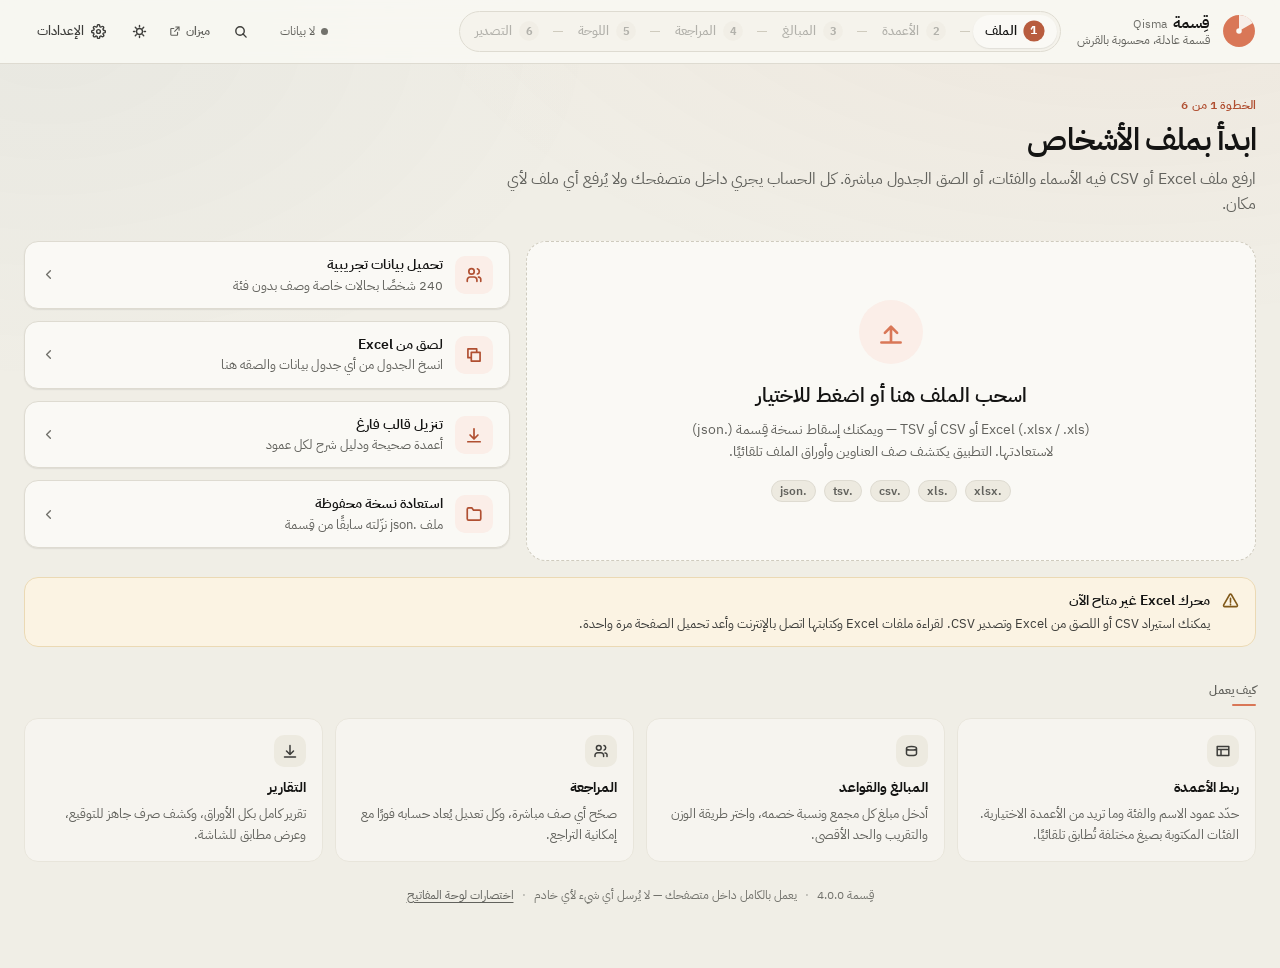
==== commit 08086eb1: "feat: Qisma 4.0.0 — modular rewrite of the 3.0.0-rc2 single-file build Split the single 337 KB qisma" ====
--- a/qisma.html
+++ b/qisma.html
@@ -4,7175 +4,41 @@
 <meta charset="UTF-8">
 <meta name="viewport" content="width=device-width, initial-scale=1, viewport-fit=cover">
 <title>قِسمة — Qisma</title>
+<meta name="description" content="قِسمة: توزيع عادل للحوافز والمجمعات على الأشخاص، محسوب بالقرش، يعمل بالكامل داخل المتصفح.">
+<meta name="color-scheme" content="light dark">
+<meta name="theme-color" id="theme-color" content="#F0EEE6">
 <link rel="icon" href="data:image/svg+xml,%3Csvg xmlns='http://www.w3.org/2000/svg' viewBox='0 0 32 32'%3E%3Ccircle cx='16' cy='16' r='15' fill='%23D97757'/%3E%3Cpath d='M16 1a15 15 0 0 1 13 7.5L16 16Z' fill='%23FAF9F5' opacity='.92'/%3E%3Ccircle cx='16' cy='16' r='2.6' fill='%23FAF9F5'/%3E%3C/svg%3E">
 <script>
 (function(){try{
   var raw = localStorage.getItem('qisma.settings.v1');
-  var pref = raw ? ((JSON.parse(raw).ui || {}).theme || 'system') : 'system';
-  if (pref !== 'light' && pref !== 'dark') pref = 'system';
+  var ui = raw ? (JSON.parse(raw).ui || {}) : {};
+  var pref = ui.theme === 'light' || ui.theme === 'dark' ? ui.theme : 'system';
   var dark = pref === 'dark' || (pref === 'system' && matchMedia('(prefers-color-scheme:dark)').matches);
   var r = document.documentElement;
   r.setAttribute('data-theme', dark ? 'dark' : 'light');
   r.setAttribute('data-theme-pref', pref);
+  if (ui.motion === 'reduced') r.setAttribute('data-motion', 'reduced');
+  var m = document.getElementById('theme-color');
+  if (m) m.setAttribute('content', dark ? '#1A1A18' : '#F0EEE6');
 }catch(e){document.documentElement.setAttribute('data-theme','light');}})();
 </script>
-<meta name="theme-color" content="#FAF9F5">
-<style>
-:root{
-color-scheme:light;
---paper:#F0EEE6; --surface:#FAF9F5; --surface-2:#F5F3EC; --surface-3:#EDEAE0;
---ink:#141413; --ink-2:#3D3D3A; --ink-3:#6B6B66; --ink-4:#72726C;
---line:#DEDBD1; --line-2:#CFCBBE; --line-3:#E8E5DB;
---accent:#D97757; --accent-ink:#B85C3E; --accent-wash:#FBEEE8; --accent-line:#EFCDBD;
---on-accent:#fff;
---accent-fill:#B85C3E; --accent-fill-hover:#A34F33;
---ok:#3F7A5C; --ok-wash:#EAF3EE; --ok-line:#C4DCCF;
---warn:#8A6220; --warn-wash:#FBF3E3; --warn-line:#EBD9B4;
---danger:#B4462F; --danger-wash:#FBEBE7; --danger-line:#EFC9BF;
---info:#3E6480; --info-wash:#ECF1F5; --info-line:#C6D6E1;
---glass:rgba(250,249,245,.82);
---scrim:rgba(20,20,19,.32);
---toast-bg:#141413; --toast-ink:#FAF9F5; --toast-hover:rgba(255,255,255,.12);
---toast-ok:#8FCBA8; --toast-warn:#E8C67B; --toast-danger:#EFA694;
---glow-1:rgba(217,119,87,.055); --glow-2:rgba(62,100,128,.038);
---s1:4px; --s2:8px; --s3:12px; --s4:16px; --s5:24px; --s6:32px; --s7:48px; --s8:64px;
---t-xs:12px; --t-sm:13px; --t-md:14px; --t-lg:16px; --t-xl:20px; --t-2xl:25px; --t-3xl:31px;
---r1:6px; --r2:10px; --r3:14px; --r4:20px; --r-pill:999px;
---e1:0 1px 2px rgba(20,20,19,.05), 0 1px 1px rgba(20,20,19,.04);
---e2:0 2px 4px rgba(20,20,19,.05), 0 6px 16px -6px rgba(20,20,19,.10);
---e3:0 4px 8px rgba(20,20,19,.06), 0 18px 44px -12px rgba(20,20,19,.18);
---d1:90ms; --d2:150ms; --d3:220ms; --d4:340ms; --d5:600ms;
---ease:cubic-bezier(.2,.6,.2,1); --ease-out:cubic-bezier(.16,.84,.28,1);
---font:'IBM Plex Sans Arabic','Noto Sans Arabic','Segoe UI',system-ui,sans-serif;
---nav-h:64px;
-}
-@media screen{
-[data-theme="dark"]{
-color-scheme:dark;
---paper:#1A1A18; --surface:#232320; --surface-2:#2A2A26; --surface-3:#33322D;
---ink:#F5F3EE; --ink-2:#D6D3CA; --ink-3:#A6A29A; --ink-4:#AAA69E;
---line:#3A3934; --line-2:#4A4842; --line-3:#302F2B;
---accent:#E08A6B; --accent-ink:#F0A183;
---accent-fill:#E08A6B; --accent-fill-hover:#EC9A7C; --on-accent:#201A16;
---accent-wash:#2E211B; --accent-line:#54382C;
---ok:#7FBF9A; --ok-wash:#1B2A22; --ok-line:#2F4A3A;
---warn:#DEB463; --warn-wash:#2B2418; --warn-line:#4C3E22;
---danger:#E88A72; --danger-wash:#2E1D19; --danger-line:#553229;
---info:#8FB4CE; --info-wash:#1A242B; --info-line:#334754;
---e1:0 1px 2px rgba(0,0,0,.40), 0 1px 1px rgba(0,0,0,.30);
---e2:0 2px 4px rgba(0,0,0,.40), 0 6px 16px -6px rgba(0,0,0,.55);
---e3:0 4px 8px rgba(0,0,0,.45), 0 18px 44px -12px rgba(0,0,0,.65);
---glass:rgba(35,35,32,.82); --scrim:rgba(0,0,0,.60);
---toast-bg:#2F2E2A; --toast-ink:#F5F3EE;
---glow-1:rgba(217,119,87,.07); --glow-2:rgba(62,100,128,.06);
-}}
-*,*::before,*::after{box-sizing:border-box}
-html,body{margin:0;padding:0}
-html{-webkit-text-size-adjust:100%}
-body{overflow-x:clip}
-body{
-background:var(--paper); color:var(--ink); font-family:var(--font);
-font-size:var(--t-md); line-height:1.55; -webkit-font-smoothing:antialiased;
-font-variant-numeric:tabular-nums; font-feature-settings:"tnum" 1,"lnum" 1;
-}
-body::before{
-content:''; position:fixed; inset:0; pointer-events:none; z-index:0;
-background:
-radial-gradient(1100px 620px at 88% -12%, var(--glow-1), transparent 70%),
-radial-gradient(820px 520px at 4% 4%, var(--glow-2), transparent 68%);
-}
-#app{position:relative; z-index:1}
-h1,h2,h3,h4{margin:0; font-weight:600; letter-spacing:-.011em; line-height:1.25}
-p{margin:0}
-button,input,select,textarea{font:inherit; color:inherit}
-:focus{outline:none}
-:focus-visible{outline:2px solid var(--accent); outline-offset:2px; border-radius:var(--r1)}
-::selection{background:var(--accent-wash); color:var(--accent-ink)}
-.num{font-variant-numeric:tabular-nums; font-feature-settings:"tnum" 1,"lnum" 1}
-
-.shell{max-width:1320px; margin:0 auto; padding:0 var(--s5) var(--s8)}
-.topbar{
-position:sticky; top:0; z-index:60; height:var(--nav-h);
-display:flex; align-items:center; gap:var(--s4);
-padding:0 var(--s5); margin-bottom:var(--s5);
-background:var(--glass); border-bottom:1px solid var(--line);
-transition:box-shadow var(--d3) var(--ease), border-color var(--d3) var(--ease);
-}
-.topbar.is-elevated{box-shadow:var(--e2); border-color:var(--line-2)}
-@supports (backdrop-filter:blur(1px)){.topbar{backdrop-filter:blur(14px) saturate(1.5)}}
-@supports not (backdrop-filter:blur(1px)){.topbar{background:var(--surface)}}
-.topbar-inner{max-width:1320px; margin:0 auto; width:100%; display:flex; align-items:center; gap:var(--s4)}
-.brand{display:flex; align-items:center; gap:var(--s3); min-width:0}
-.brand-mark{width:34px; height:34px; flex:none; display:block}
-.brand-mark .wedge{transform-origin:16px 16px}
-.brand-mark.boot-reveal .wedge{animation:wedge-reveal var(--d5) var(--ease-out) both}
-@keyframes wedge-reveal{
-0%{transform:translate(2.4px,-2.4px) rotate(-8deg); opacity:.5}
-60%{transform:translate(1.4px,-1.4px) rotate(-3deg)}
-100%{transform:none; opacity:1}
-}
-.brand-text{display:flex; flex-direction:column; min-width:0}
-.brand-name{font-size:var(--t-lg); font-weight:600; letter-spacing:-.02em; line-height:1.1; white-space:nowrap; overflow:hidden; text-overflow:ellipsis}
-.brand-name span{color:var(--ink-4); font-weight:400; font-size:var(--t-xs); margin-inline-start:6px; letter-spacing:0}
-.brand-tag{font-size:var(--t-xs); color:var(--ink-3); line-height:1.2; white-space:nowrap; overflow:hidden; text-overflow:ellipsis}
-.topbar-spacer{flex:1 1 auto}
-.topbar-actions{display:flex; align-items:center; gap:var(--s2)}
-.save-status{font-size:var(--t-xs); color:var(--ink-3); white-space:nowrap}
-.save-status.is-danger{color:var(--danger); font-weight:600}
-.topbar-link{
-display:inline-flex; align-items:center; gap:5px; font-size:var(--t-xs); font-weight:600;
-color:var(--ink-4); text-decoration:none; padding:6px 10px; border-radius:var(--r2);
-transition:color var(--d2) var(--ease), background-color var(--d2) var(--ease);
-}
-.topbar-link:hover,.topbar-link:focus-visible{color:var(--accent); background:var(--surface-2)}
-.topbar-link .icon-ext{width:11px; height:11px; transform:rotate(45deg); flex:none}
-
-.topbar-steps{min-width:0}
-.stepper{display:flex; align-items:center; gap:var(--s1); padding:var(--s1); background:var(--surface-2); border:1px solid var(--line); border-radius:var(--r-pill); max-width:100%; overflow-x:auto; scrollbar-width:none}
-.stepper::-webkit-scrollbar{display:none}
-.step-pill{
-display:flex; align-items:center; gap:7px; padding:7px 14px; border:0; border-radius:var(--r-pill);
-background:transparent; color:var(--ink-3); font-size:var(--t-sm); font-weight:500; cursor:pointer; white-space:nowrap;
-transition:background var(--d2) var(--ease), color var(--d2) var(--ease);
-}
-.step-pill:hover:not(:disabled){background:var(--surface-3); color:var(--ink)}
-.step-pill[aria-current="step"]{background:var(--surface); color:var(--ink); box-shadow:var(--e1)}
-.step-pill:disabled{opacity:.42; cursor:not-allowed}
-.step-dot{width:19px; height:19px; flex:none; border-radius:50%; display:grid; place-items:center; font-size:11px; font-weight:600; background:var(--surface-3); color:var(--ink-3)}
-.step-dot svg{width:11px; height:11px}
-.step-pill[aria-current="step"] .step-dot{background:var(--accent-fill); color:var(--on-accent)}
-.step-pill.done .step-dot{background:var(--ok); color:var(--on-accent)}
-
-.page-head{padding:var(--s5) 0 var(--s5)}
-.page-title{font-size:var(--t-3xl); letter-spacing:-.025em}
-.page-sub{margin-top:var(--s2); color:var(--ink-3); font-size:var(--t-lg); max-width:74ch; line-height:1.5}
-.section-label{
-display:inline-flex; flex-direction:column; gap:6px;
-font-size:var(--t-xs); font-weight:600; color:var(--ink-3);
-}
-.section-label::after{content:''; height:2px; background:var(--accent); border-radius:2px; animation:label-underline var(--d4) var(--ease-out) both}
-@keyframes label-underline{from{width:0}to{width:24px}}
-.card{background:var(--surface); border:1px solid var(--line); border-radius:var(--r3); box-shadow:var(--e1)}
-.card-pad{padding:var(--s5)}
-.card-head{display:flex; align-items:flex-start; justify-content:space-between; gap:var(--s4); padding:var(--s4) var(--s5); border-bottom:1px solid var(--line-3)}
-.card-title{font-size:var(--t-lg)}
-.card-note{margin-top:2px; font-size:var(--t-sm); color:var(--ink-3)}
-.pool-list{display:flex; flex-direction:column; gap:var(--s3)}
-.pool-item{
-padding:var(--s4); background:var(--surface-2); border:1px solid var(--line-3); border-radius:var(--r3);
-transition:border-color var(--d2) var(--ease), box-shadow var(--d2) var(--ease), background var(--d2) var(--ease);
-}
-.pool-item:hover{border-color:var(--line-2); box-shadow:var(--e1); background:var(--surface)}
-.pool-item-top{display:flex; align-items:center; gap:var(--s2); margin-bottom:var(--s3)}
-.pool-name{flex:1 1 auto; background:transparent; border-color:transparent; padding-inline-start:0; font-size:var(--t-lg); font-weight:600; letter-spacing:-.01em}
-.pool-name:hover:not(:disabled),.pool-name:focus{background:var(--surface); border-color:var(--line-2); padding-inline-start:var(--s3)}
-.pool-item-fields{display:flex; align-items:flex-end; gap:var(--s3); flex-wrap:wrap}
-.pool-item-fields>.field{flex:1 1 130px; min-width:110px}
-.pool-net{flex:1 1 150px; min-width:140px}
-.pool-net .field-label{margin-bottom:6px}
-.pool-net .money-int{color:var(--accent-ink)}
-.grid{display:grid; gap:var(--s4)}
-.stack{display:flex; flex-direction:column}
-.row{display:flex; align-items:center}
-.between{justify-content:space-between}
-.wrap{flex-wrap:wrap}
-.g2{gap:var(--s2)} .g3{gap:var(--s3)} .g4{gap:var(--s4)} .g5{gap:var(--s5)} .g6{gap:var(--s6)}
-.muted{color:var(--ink-3)}
-.tiny{font-size:var(--t-xs)}
-.small{font-size:var(--t-sm)}
-.divider{height:1px; background:var(--line-3); border:0; margin:var(--s4) 0}
-.btn{
-display:inline-flex; align-items:center; justify-content:center; gap:7px;
-height:38px; padding:0 var(--s4); border-radius:var(--r2);
-border:1px solid var(--line-2); background:var(--surface); color:var(--ink);
-font-size:var(--t-md); font-weight:500; cursor:pointer; white-space:nowrap;
-transition:background var(--d2) var(--ease), border-color var(--d2) var(--ease), box-shadow var(--d2) var(--ease), transform var(--d1) var(--ease);
-}
-.btn:hover:not(:disabled){background:var(--surface-2); border-color:var(--ink-4)}
-.btn:active:not(:disabled){transform:translateY(.5px)}
-@media (pointer:coarse){.btn:active:not(:disabled){transform:scale(.985)}}
-.btn:disabled{opacity:.45; cursor:not-allowed}
-.btn svg{width:15px; height:15px; flex:none}
-.btn-primary{background:var(--accent-fill); border-color:var(--accent-fill); color:var(--on-accent); box-shadow:var(--e1)}
-.btn-primary:hover:not(:disabled){background:var(--accent-fill-hover); border-color:var(--accent-fill-hover)}
-.btn-ghost{background:transparent; border-color:transparent; color:var(--ink-2)}
-.btn-ghost:hover:not(:disabled){background:var(--surface-3); border-color:transparent}
-.btn-danger{background:transparent; border-color:var(--danger-line); color:var(--danger)}
-.btn-danger:hover:not(:disabled){background:var(--danger-wash); border-color:var(--danger)}
-.btn-sm{height:31px; padding:0 var(--s3); font-size:var(--t-sm); border-radius:var(--r1)}
-.btn-icon{width:34px; height:34px; padding:0; border-radius:var(--r2)}
-.btn-icon.btn-sm{width:28px; height:28px}
-.btn-block{width:100%}
-
-.field{display:flex; flex-direction:column; gap:6px}
-.field-label{font-size:var(--t-sm); font-weight:500; color:var(--ink-2)}
-.field-help{font-size:var(--t-xs); color:var(--ink-3); line-height:1.45}
-.input{
-height:38px; width:100%; padding:0 var(--s3); border-radius:var(--r2);
-border:1px solid var(--line-2); background:var(--surface); color:var(--ink);
-transition:border-color var(--d2) var(--ease), box-shadow var(--d2) var(--ease);
-}
-.input:hover:not(:disabled){border-color:var(--ink-4)}
-.input:focus{border-color:var(--accent); box-shadow:0 0 0 3px var(--accent-wash)}
-.input:disabled{background:var(--surface-3); color:var(--ink-4); cursor:not-allowed}
-.input.num-input{text-align:end; font-variant-numeric:tabular-nums}
-.input-sm{height:30px; font-size:var(--t-sm); padding:0 var(--s2); border-radius:var(--r1)}
-.search-wrap{position:relative; flex:1 1 260px; min-width:200px}
-.search-wrap .input{padding-inline-start:36px; padding-inline-end:34px}
-.search-wrap .search-icon{position:absolute; inset-inline-start:11px; top:50%; transform:translateY(-50%); color:var(--ink-4); width:15px; height:15px}
-.search-clear{position:absolute; inset-inline-end:6px; top:50%; transform:translateY(-50%)}
-
-.check{position:relative; display:inline-flex; align-items:center; gap:9px; cursor:pointer; user-select:none; font-size:var(--t-md)}
-.check input{position:absolute; opacity:0; width:0; height:0}
-.check-box{
-width:17px; height:17px; flex:none; border-radius:5px; border:1.5px solid var(--line-2);
-background:var(--surface); display:grid; place-items:center;
-transition:background var(--d2) var(--ease), border-color var(--d2) var(--ease);
-}
-.check-box svg{width:11px; height:11px; color:var(--on-accent); opacity:0; transform:scale(.6); transition:opacity var(--d2) var(--ease), transform var(--d2) var(--ease-out)}
-.check input:checked+.check-box{background:var(--accent-fill); border-color:var(--accent-fill)}
-.check input:checked+.check-box svg{opacity:1; transform:scale(1)}
-.check input:indeterminate+.check-box{background:var(--accent-fill); border-color:var(--accent-fill)}
-.check input:indeterminate+.check-box::after{content:''; width:9px; height:1.5px; background:var(--on-accent); border-radius:2px}
-.check input:indeterminate+.check-box svg{display:none}
-.check input:focus-visible+.check-box{outline:2px solid var(--accent); outline-offset:2px}
-.check:hover .check-box{border-color:var(--ink-4)}
-.check input:disabled+.check-box{opacity:.4}
-.check.check-sm .check-box{width:15px; height:15px; border-radius:4px}
-
-.dd{position:relative; display:inline-flex}
-.dd-trigger{
-display:inline-flex; align-items:center; justify-content:space-between; gap:var(--s2);
-height:38px; min-width:130px; padding:0 var(--s3); border-radius:var(--r2);
-border:1px solid var(--line-2); background:var(--surface); color:var(--ink);
-font-size:var(--t-md); cursor:pointer; text-align:start;
-transition:border-color var(--d2) var(--ease), box-shadow var(--d2) var(--ease);
-}
-.dd-trigger:hover{border-color:var(--ink-4)}
-.dd-trigger[aria-expanded="true"]{border-color:var(--accent); box-shadow:0 0 0 3px var(--accent-wash)}
-.dd-trigger .dd-value{overflow:hidden; text-overflow:ellipsis; white-space:nowrap}
-.dd-trigger .dd-caret{width:13px; height:13px; flex:none; color:var(--ink-4); transition:transform var(--d2) var(--ease)}
-.dd-trigger[aria-expanded="true"] .dd-caret{transform:rotate(180deg)}
-.dd-trigger.dd-sm{height:30px; font-size:var(--t-sm); min-width:96px; padding:0 var(--s2); border-radius:var(--r1)}
-.dd-panel{
-position:absolute; z-index:70; top:calc(100% + 5px); inset-inline-start:0; min-width:100%; max-width:340px;
-max-height:290px; overflow:auto; padding:var(--s1); overscroll-behavior:contain;
-background:var(--surface); border:1px solid var(--line-2); border-radius:var(--r2); box-shadow:var(--e3);
-animation:pop var(--d2) var(--ease-out);
-}
-.dd-panel.align-end{inset-inline-start:auto; inset-inline-end:0}
-.dd-panel-portal{position:fixed; top:auto; inset-inline-start:auto; inset-inline-end:auto; min-width:0; z-index:100}
-@keyframes pop{from{opacity:0; transform:translateY(-4px) scale(.985)}to{opacity:1; transform:none}}
-.dd-opt{
-display:flex; align-items:center; gap:var(--s2); width:100%; padding:8px 10px; border:0; border-radius:var(--r1);
-background:transparent; color:var(--ink); font-size:var(--t-md); text-align:start; cursor:pointer;
-}
-.dd-opt:hover,.dd-opt.active{background:var(--surface-3)}
-.dd-opt[aria-selected="true"]{color:var(--accent-ink); font-weight:500}
-.dd-opt .dd-tick{width:13px; height:13px; flex:none; opacity:0}
-.dd-opt[aria-selected="true"] .dd-tick{opacity:1}
-.dd-opt .dd-opt-icon{width:14px; height:14px; flex:none}
-.dd-opt-count{margin-inline-start:auto; font-size:var(--t-xs); color:var(--ink-4)}
-.dd-sep{height:1px; background:var(--line-3); margin:var(--s1) 6px}
-.dd-group{padding:8px 10px 4px; font-size:var(--t-xs); font-weight:600; color:var(--ink-4)}
-.chip{
-display:inline-flex; align-items:center; gap:6px; height:30px; padding:0 11px; border-radius:var(--r-pill);
-border:1px solid var(--line-2); background:var(--surface); color:var(--ink-2);
-font-size:var(--t-sm); font-weight:500; cursor:pointer; white-space:nowrap;
-transform:scale(1);
-transition:background var(--d2) var(--ease), border-color var(--d2) var(--ease), color var(--d2) var(--ease), transform var(--d2) cubic-bezier(.34,1.56,.64,1);
-}
-.chip:hover{border-color:var(--ink-4); background:var(--surface-2)}
-.chip[aria-pressed="true"]{background:var(--accent-wash); border-color:var(--accent-ink); color:var(--accent-ink); font-weight:600}
-.chip-count{font-size:11px; color:var(--ink-4); font-variant-numeric:tabular-nums}
-.chip[aria-pressed="true"] .chip-count{color:var(--accent-ink); opacity:.75}
-.chip-x{width:12px; height:12px; opacity:.6}
-.chip-row{display:flex; align-items:center; gap:var(--s2); flex-wrap:wrap}
-
-.badge{display:inline-flex; align-items:center; gap:5px; height:22px; padding:0 9px; border-radius:var(--r-pill); font-size:var(--t-xs); font-weight:600; white-space:nowrap; border:1px solid transparent}
-.badge svg{width:11px; height:11px}
-.badge-ok{background:var(--ok-wash); color:var(--ok); border-color:var(--ok-line)}
-.badge-warn{background:var(--warn-wash); color:var(--warn); border-color:var(--warn-line)}
-.badge-danger{background:var(--danger-wash); color:var(--danger); border-color:var(--danger-line)}
-.badge-info{background:var(--info-wash); color:var(--info); border-color:var(--info-line)}
-.badge-neutral{background:var(--surface-3); color:var(--ink-3); border-color:var(--line)}
-.badge-accent{background:var(--accent-wash); color:var(--accent-ink); border-color:var(--accent-line)}
-
-.notice{display:flex; gap:var(--s3); padding:var(--s3) var(--s4); border-radius:var(--r2); border:1px solid var(--info-line); background:var(--info-wash); color:var(--ink-2); font-size:var(--t-sm); line-height:1.5}
-.notice-icon{flex:none; width:16px; height:16px; margin-top:2px; color:var(--info)}
-.notice-body{flex:1 1 auto; min-width:0}
-.notice-title{font-weight:600; color:var(--ink); font-size:var(--t-md)}
-.notice-actions{display:flex; gap:var(--s2); align-items:center; flex-wrap:wrap; margin-top:var(--s2)}
-.notice-ok{border-color:var(--ok-line); background:var(--ok-wash)} .notice-ok .notice-icon{color:var(--ok)}
-.notice-warn{border-color:var(--warn-line); background:var(--warn-wash)} .notice-warn .notice-icon{color:var(--warn)}
-.notice-danger{border-color:var(--danger-line); background:var(--danger-wash)} .notice-danger .notice-icon{color:var(--danger)}
-.notice-accent{border-color:var(--accent-line); background:var(--accent-wash)} .notice-accent .notice-icon{color:var(--accent-ink)}
-
-.money{display:inline-flex; align-items:baseline; gap:1px; font-variant-numeric:tabular-nums; white-space:nowrap; direction:ltr}
-.money-int{font-weight:600}
-.money-frac{font-size:.78em; color:var(--ink-3); font-weight:500}
-.money-neg{color:var(--danger)}
-.money-zero{color:var(--ink-4)}
-.money-lg .money-int{font-size:var(--t-2xl); letter-spacing:-.02em}
-.money-xl .money-int{font-size:var(--t-3xl); letter-spacing:-.028em}
-.cur{font-size:var(--t-xs); font-weight:500; color:var(--ink-4); letter-spacing:.02em}
-
-.kpi-row{display:grid; grid-template-columns:repeat(auto-fit,minmax(196px,1fr)); gap:var(--s3)}
-.kpi{position:relative; padding:var(--s4) var(--s4) var(--s4) var(--s4); background:var(--surface); border:1px solid var(--line); border-radius:var(--r3); box-shadow:var(--e1); overflow:hidden}
-.kpi::before{content:''; position:absolute; inset-block:0; inset-inline-start:0; width:3px; background:var(--accent); opacity:.85}
-.kpi.kpi-ok::before{background:var(--ok)} .kpi.kpi-warn::before{background:var(--warn)}
-.kpi.kpi-danger::before{background:var(--danger)} .kpi.kpi-info::before{background:var(--info)}
-.kpi.kpi-flat::before{display:none}
-.kpi-label{display:flex; align-items:center; gap:5px; font-size:var(--t-xs); font-weight:600; color:var(--ink-3)}
-.kpi-label svg{width:13px; height:13px; flex:none}
-.kpi-value{margin-top:var(--s2); display:flex; align-items:baseline; gap:6px; flex-wrap:wrap}
-.kpi-foot{margin-top:6px; font-size:var(--t-xs); color:var(--ink-3); line-height:1.45}
-
-.meter{margin-top:var(--s3)}
-.meter-track{position:relative; height:6px; border-radius:var(--r-pill); background:var(--surface-3); overflow:visible}
-.meter-fill{height:100%; border-radius:var(--r-pill); background:var(--accent); transition:width var(--d4) var(--ease-out)}
-.meter-fill.is-ok{background:var(--ok)} .meter-fill.is-warn{background:var(--warn)} .meter-fill.is-danger{background:var(--danger)}
-.meter-target{position:absolute; top:-3px; width:2px; height:12px; background:var(--ink-2); border-radius:1px; opacity:.55}
-.meter-legend{display:flex; justify-content:space-between; gap:var(--s2); margin-top:6px; font-size:var(--t-xs); color:var(--ink-3)}
-
-.table-frame{position:relative}
-.table-wrap{position:relative; overflow:auto; border-radius:var(--r2); border:1px solid var(--line); overscroll-behavior:contain}
-.table-wrap.h-md{max-height:520px}
-.table-wrap.h-lg{max-height:640px}
-.table-wrap::-webkit-scrollbar{height:9px; width:9px}
-.table-wrap::-webkit-scrollbar-track{background:transparent}
-.table-wrap::-webkit-scrollbar-thumb{background:var(--line-2); border-radius:99px; border:2px solid var(--surface)}
-.table-wrap:hover::-webkit-scrollbar-thumb{background:var(--ink-4)}
-.table-wrap{scrollbar-width:thin; scrollbar-color:var(--line-2) transparent}
-.scroll-shadow{position:absolute; inset-block:0; width:28px; pointer-events:none; opacity:0; transition:opacity var(--d2) var(--ease); z-index:5}
-.scroll-shadow-end{inset-inline-end:0; background:linear-gradient(to right, var(--surface) 0%, transparent 100%)}
-.table-wrap.can-scroll-end ~ .scroll-shadow-end{opacity:1}
-table.dt{width:100%; border-collapse:separate; border-spacing:0; font-size:var(--t-md); background:var(--surface)}
-table.dt.dt-fixed{table-layout:fixed}
-table.dt thead th:first-child{inset-inline-start:0; z-index:3; transition:box-shadow var(--d2) var(--ease)}
-table.dt tbody td:first-child{position:sticky; inset-inline-start:0; z-index:1; background:var(--surface); transition:box-shadow var(--d2) var(--ease)}
-table.dt tbody tr:hover td:first-child{background:var(--surface-2)}
-table.dt tfoot td:first-child{position:sticky; inset-inline-start:0; z-index:2; transition:box-shadow var(--d2) var(--ease)}
-.table-wrap.can-scroll-start table.dt thead th:first-child,
-.table-wrap.can-scroll-start table.dt tbody td:first-child,
-.table-wrap.can-scroll-start table.dt tfoot td:first-child{box-shadow:inset 1px 0 0 var(--line-2)}
-table.dt thead th{
-position:sticky; top:0; z-index:2; background:var(--surface-2); color:var(--ink-3);
-font-size:var(--t-xs); font-weight:600;
-text-align:start; padding:11px var(--s3); border-bottom:1px solid var(--line-2); white-space:nowrap;
-}
-table.dt thead th.num-col{text-align:end}
-table.dt thead th.sortable{cursor:pointer; user-select:none}
-table.dt thead th.sortable:hover{color:var(--ink); background:var(--surface-3)}
-.th-inner{display:inline-flex; align-items:center; gap:5px}
-th.num-col .th-inner{flex-direction:row-reverse}
-.sort-ind{width:11px; height:11px; opacity:0; transition:opacity var(--d2) var(--ease), transform var(--d2) var(--ease)}
-th[aria-sort] .sort-ind{opacity:1; color:var(--accent)}
-th[aria-sort="descending"] .sort-ind{transform:rotate(180deg)}
-th.sortable:hover .sort-ind{opacity:.45}
-table.dt tbody td{height:44px; padding:0 var(--s3); border-bottom:1px solid var(--line-3); vertical-align:middle}
-table.dt tbody tr:last-child td{border-bottom:0}
-table.dt tbody tr{transition:background var(--d1) linear}
-table.dt tbody tr:hover td{background:var(--surface-2)}
-table.dt td.num-col{text-align:end; font-variant-numeric:tabular-nums}
-table.dt td.name-col{font-weight:500; max-width:250px; overflow:hidden; text-overflow:ellipsis; white-space:nowrap}
-table.dt td.dept-col,table.dt td.pool-col{overflow:hidden; text-overflow:ellipsis; white-space:nowrap}
-table.dt tbody tr.is-special td:first-child::before,
-table.dt tbody tr.is-excluded td:first-child::before,
-table.dt tbody tr.is-orphan td:first-child::before{content:''; position:absolute; inset-block:0; inset-inline-end:0; border-inline-end:3px solid}
-table.dt tbody tr.is-special td:first-child::before{border-color:var(--warn)}
-table.dt tbody tr.is-excluded{color:var(--ink-4)}
-table.dt tbody tr.is-excluded td:first-child::before{border-color:var(--ink-4)}
-table.dt tbody tr.is-orphan td:first-child::before{border-color:var(--danger)}
-table.dt tfoot td{height:46px; padding:0 var(--s3); background:var(--surface-2); font-weight:600; border-top:1px solid var(--line-2); position:sticky; bottom:0}
-table.dt tfoot td.num-col{text-align:end}
-table.dt.compact tbody td{height:36px}
-.mark{background:var(--accent-wash); color:var(--accent-ink); border-radius:3px; padding:0 1px; font-weight:600}
-.empty-state{display:flex; flex-direction:column; align-items:center; gap:var(--s3); padding:var(--s8) var(--s5); text-align:center; color:var(--ink-3)}
-.empty-state svg{width:34px; height:34px; color:var(--ink-4)}
-.empty-state-title{font-size:var(--t-lg); font-weight:600; color:var(--ink-2)}
-.toolbar{
-position:sticky; top:var(--nav-h); z-index:40; display:flex; align-items:center; gap:var(--s3); flex-wrap:wrap;
-padding:var(--s3) var(--s4); margin-bottom:var(--s4);
-background:var(--glass); border:1px solid var(--line); border-radius:var(--r3); box-shadow:var(--e1);
-}
-@supports (backdrop-filter:blur(1px)){.toolbar{backdrop-filter:blur(14px) saturate(1.5)}}
-@supports not (backdrop-filter:blur(1px)){.toolbar{background:var(--surface)}}
-.toolbar-count{font-size:var(--t-sm); color:var(--ink-2); white-space:nowrap}
-.toolbar-count b{font-weight:600; font-variant-numeric:tabular-nums}
-.toolbar-trust{font-size:var(--t-xs); color:var(--ink-3)}
-
-.pager{display:flex; align-items:center; justify-content:space-between; gap:var(--s3); flex-wrap:wrap; padding:var(--s3) var(--s1) 0}
-.pager-range{font-size:var(--t-sm); color:var(--ink-3); font-variant-numeric:tabular-nums}
-.pager-list{display:flex; align-items:center; gap:3px}
-.pager-btn{min-width:30px; height:30px; padding:0 8px; border-radius:var(--r1); border:1px solid transparent; background:transparent; color:var(--ink-2); font-size:var(--t-sm); cursor:pointer; font-variant-numeric:tabular-nums}
-.pager-btn:hover:not(:disabled){background:var(--surface-3)}
-.pager-btn[aria-current="page"]{background:var(--accent-fill); border-color:var(--accent-fill); color:var(--on-accent); font-weight:600}
-.pager-btn:disabled{opacity:.35; cursor:not-allowed}
-.pager-gap{padding:0 4px; color:var(--ink-4)}
-
-.modal-scrim{position:fixed; inset:0; z-index:90; background:var(--scrim); display:grid; place-items:center; padding:var(--s5); animation:fade var(--d2) var(--ease)}
-@supports (backdrop-filter:blur(1px)){.modal-scrim{backdrop-filter:blur(3px)}}
-@keyframes fade{from{opacity:0}to{opacity:1}}
-.modal{
-width:min(680px,100%); max-height:min(86vh,860px); display:flex; flex-direction:column;
-background:var(--surface); border:1px solid var(--line-2); border-radius:var(--r4); box-shadow:var(--e3);
-animation:rise var(--d3) var(--ease-out);
-}
-@keyframes rise{from{opacity:0; transform:translateY(10px) scale(.99)}to{opacity:1; transform:none}}
-@keyframes sheet-rise{from{transform:translateY(100%)}to{transform:translateY(0)}}
-.modal-lg{width:min(940px,100%)}
-.modal-head{display:flex; align-items:flex-start; justify-content:space-between; gap:var(--s4); padding:var(--s5) var(--s5) var(--s4)}
-.modal-title{font-size:var(--t-xl)}
-.modal-sub{margin-top:4px; font-size:var(--t-sm); color:var(--ink-3)}
-.modal-body{flex:1 1 auto; overflow:auto; padding:0 var(--s5) var(--s5); overscroll-behavior:contain}
-.modal-foot{display:flex; align-items:center; justify-content:space-between; gap:var(--s3); flex-wrap:wrap; padding:var(--s4) var(--s5); border-top:1px solid var(--line-3); background:var(--surface-2); border-radius:0 0 var(--r4) var(--r4)}
-
-.settings-shell{display:grid; grid-template-columns:210px 1fr; min-height:440px}
-.settings-rail{border-inline-end:1px solid var(--line-3); padding:var(--s3); display:flex; flex-direction:column; gap:2px; background:var(--surface-2); border-radius:0 0 0 var(--r4)}
-.rail-btn{display:flex; align-items:center; gap:9px; width:100%; padding:9px 11px; border:0; border-radius:var(--r2); background:transparent; color:var(--ink-2); font-size:var(--t-md); text-align:start; cursor:pointer; transition:background var(--d2) var(--ease)}
-.rail-btn:hover{background:var(--surface-3)}
-.rail-btn[aria-current="true"]{background:var(--surface); color:var(--ink); font-weight:600; box-shadow:var(--e1)}
-.rail-btn svg{width:15px; height:15px; flex:none; color:var(--ink-3)}
-.rail-btn[aria-current="true"] svg{color:var(--accent)}
-.settings-pane{padding:var(--s5); overflow:auto; max-height:min(72vh,700px)}
-.pane-title{font-size:var(--t-xl)}
-.pane-intro{margin:6px 0 var(--s5); font-size:var(--t-sm); color:var(--ink-3); line-height:1.55; max-width:62ch}
-.setting-row{display:grid; grid-template-columns:1fr 132px; gap:var(--s4); align-items:center; padding:11px 0; border-bottom:1px solid var(--line-3)}
-.setting-row:last-child{border-bottom:0}
-.setting-row.wide{grid-template-columns:1fr 200px}
-.setting-name{font-size:var(--t-md); font-weight:500}
-.setting-desc{font-size:var(--t-xs); color:var(--ink-3); margin-top:2px}
-
-.upload{
-display:grid; place-items:center; gap:var(--s4); padding:var(--s8) var(--s5); text-align:center;
-border:1.5px dashed var(--line-2); border-radius:var(--r4); background:var(--surface); cursor:pointer;
-transition:background var(--d2) var(--ease), border-color var(--d2) var(--ease);
-}
-.upload:hover,.upload.drag{background:var(--accent-wash); border-color:var(--accent)}
-.upload-icon{width:44px; height:44px; color:var(--accent)}
-.upload-title{font-size:var(--t-xl)}
-.upload-help{color:var(--ink-3); max-width:56ch; line-height:1.6}
-
-.chart-card{padding:var(--s5); background:var(--surface); border:1px solid var(--line); border-radius:var(--r3); box-shadow:var(--e1)}
-.chart-rows{display:flex; flex-direction:column; gap:9px; margin-top:var(--s4)}
-.chart-row{display:grid; grid-template-columns:minmax(0,38%) 1fr 92px; align-items:center; gap:var(--s3)}
-.chart-name{font-size:var(--t-sm); color:var(--ink-2); overflow:hidden; text-overflow:ellipsis; white-space:nowrap}
-.chart-track{height:20px; border-radius:var(--r1); background:var(--surface-3); overflow:hidden}
-.chart-bar{height:100%; border-radius:var(--r1); background:var(--accent); width:0; transition:width var(--d4) var(--ease-out)}
-.chart-bar.alt{background:var(--info)}
-.chart-row:hover .chart-bar{filter:brightness(.94)}
-.chart-val{text-align:end; font-size:var(--t-sm); font-variant-numeric:tabular-nums; color:var(--ink-2)}
-
-.toasts{position:fixed; inset-block-end:var(--s5); inset-inline-start:var(--s5); z-index:120; display:flex; flex-direction:column-reverse; gap:var(--s2); max-width:380px}
-.toast{display:flex; align-items:flex-start; gap:var(--s3); padding:var(--s3) var(--s3) var(--s3) var(--s4); border-radius:var(--r2); background:var(--toast-bg); color:var(--toast-ink); font-size:var(--t-sm); box-shadow:var(--e3); animation:toast-in var(--d3) var(--ease-out); line-height:1.5}
-.toast svg{width:15px; height:15px; flex:none; margin-top:1px}
-.toast-body{flex:1 1 auto; min-width:0}
-.toast-x{flex:none; color:var(--toast-ink); opacity:.6; margin-top:-2px}
-.toast-x:hover{opacity:1; background:var(--toast-hover)}
-.toast.is-ok svg{color:var(--toast-ok)} .toast.is-warn svg{color:var(--toast-warn)} .toast.is-danger svg{color:var(--toast-danger)}
-@keyframes toast-in{from{opacity:0; transform:translateY(10px)}to{opacity:1; transform:none}}
-.toast.leaving{opacity:0; transform:translateY(6px); transition:opacity var(--d2) var(--ease), transform var(--d2) var(--ease)}
-
-.restore-bar{display:flex; align-items:center; gap:var(--s3); flex-wrap:wrap; padding:var(--s3) var(--s4); margin-bottom:var(--s4); border:1px solid var(--accent-line); background:var(--accent-wash); border-radius:var(--r2); font-size:var(--t-sm)}
-.restore-bar b{font-weight:600}
-.restore-bar svg{width:16px; height:16px; flex:none}
-.sr-only{position:absolute; width:1px; height:1px; padding:0; margin:-1px; overflow:hidden; clip:rect(0,0,0,0); white-space:nowrap; border:0}
-.skip-link{position:fixed; inset-block-start:var(--s2); inset-inline-start:var(--s2); z-index:200; padding:var(--s2) var(--s4); background:var(--accent-fill); color:var(--on-accent); border-radius:var(--r2); font-size:var(--t-sm); font-weight:600; text-decoration:none; transform:translateY(-200%); transition:transform var(--d2) var(--ease)}
-.skip-link:focus{transform:translateY(0); outline:2px solid var(--ink); outline-offset:2px}
-@media (prefers-reduced-motion:reduce){.skip-link{transition:none}}
-.tooltip{position:fixed; z-index:130; padding:6px 10px; border-radius:var(--r1); background:var(--toast-bg); color:var(--toast-ink); font-size:var(--t-xs); pointer-events:none; box-shadow:var(--e2); max-width:260px; animation:fade var(--d1) var(--ease)}
-.mount{animation:mount var(--d3) var(--ease-out) both}
-@keyframes mount{from{opacity:0; transform:translateY(6px)}to{opacity:1; transform:none}}
-.mount-1{animation-delay:24ms}.mount-2{animation-delay:48ms}.mount-3{animation-delay:72ms}.mount-4{animation-delay:96ms}
-.mount-5{animation-delay:120ms}.mount-6{animation-delay:144ms}.mount-7{animation-delay:168ms}.mount-8{animation-delay:192ms}
-.mount-9{animation-delay:216ms}.mount-10{animation-delay:240ms}.mount-11{animation-delay:264ms}.mount-12{animation-delay:288ms}
-
-main#main{view-transition-name:app-screen}
-@supports (view-transition-name:none){
-::view-transition-old(root),::view-transition-new(root){animation:none}
-::view-transition-old(app-screen){animation:vt-out var(--d3) var(--ease) both}
-::view-transition-new(app-screen){animation:vt-in var(--d3) var(--ease-out) both}
-}
-@keyframes vt-out{to{opacity:0; transform:translateX(calc(var(--vt-dir,1) * -8px))}}
-@keyframes vt-in{from{opacity:0; transform:translateX(calc(var(--vt-dir,1) * 8px))}to{opacity:1; transform:none}}
-
-tr.flash-update{animation:row-flash calc(var(--d4) * 1.5) var(--ease-out)}
-@keyframes row-flash{from{background:var(--accent-wash)}to{background:transparent}}
-
-.grid-2{display:grid; grid-template-columns:repeat(2,minmax(0,1fr)); gap:var(--s4)}
-.grid-3{display:grid; grid-template-columns:repeat(3,minmax(0,1fr)); gap:var(--s4)}
-.grid-auto{display:grid; grid-template-columns:repeat(auto-fit,minmax(260px,1fr)); gap:var(--s4)}
-.dash-grid{display:grid; grid-template-columns:repeat(12,minmax(0,1fr)); gap:var(--s4)}
-.col-4{grid-column:span 4} .col-5{grid-column:span 5} .col-6{grid-column:span 6}
-.col-7{grid-column:span 7} .col-8{grid-column:span 8} .col-12{grid-column:1 / -1}
-.btn,.chip,.step-pill,.dd-trigger,.check,.pager-btn{touch-action:manipulation; -webkit-tap-highlight-color:transparent}
-@media (max-width:1080px){
-.grid-3,.dash-grid{grid-template-columns:repeat(2,minmax(0,1fr))}
-.col-4,.col-5,.col-6,.col-7,.col-8{grid-column:span 2}
-.settings-shell{grid-template-columns:1fr}
-.settings-rail{flex-direction:row; overflow:auto; border-inline-end:0; border-bottom:1px solid var(--line-3); border-radius:0}
-.rail-btn{white-space:nowrap}
-}
-@media (min-width:761px) and (max-width:900px){
-.brand-text{display:none}
-}
-@media (max-width:760px){
-:root{--nav-h:auto}
-.shell{padding:0 var(--s3) var(--s7); padding-left:calc(var(--s3) + env(safe-area-inset-left)); padding-right:calc(var(--s3) + env(safe-area-inset-right))}
-.topbar{position:sticky; top:0; height:auto; padding:calc(var(--s2) + env(safe-area-inset-top)) var(--s3) var(--s2); padding-left:calc(var(--s3) + env(safe-area-inset-left)); padding-right:calc(var(--s3) + env(safe-area-inset-right))}
-.topbar-inner{display:grid; grid-template-columns:1fr auto; grid-template-areas:"brand actions" "steps steps"; align-items:center; gap:var(--s2)}
-.save-status{display:none}
-.brand{grid-area:brand}
-.topbar-steps{grid-area:steps}
-.topbar-inner > .topbar-spacer{display:none}
-.topbar-actions{grid-area:actions; justify-content:flex-end}
-.brand-tag{display:none}
-.topbar-actions .btn{width:28px; height:28px; padding:0; justify-content:center}
-.topbar-actions .btn .btn-label{display:none}
-.topbar-link .link-text{display:none}
-.stepper{width:100%; overflow-x:auto; overflow-y:hidden; -webkit-overflow-scrolling:touch; scrollbar-width:none; border-radius:var(--r2); justify-content:flex-start}
-.stepper::-webkit-scrollbar{display:none}
-.step-pill{flex:0 0 auto; min-height:38px}
-.grid-2,.grid-3,.dash-grid,.grid-auto{grid-template-columns:1fr}
-.col-4,.col-5,.col-6,.col-7,.col-8{grid-column:1 / -1}
-.kpi-row{grid-template-columns:repeat(2,minmax(0,1fr)); gap:var(--s2)}
-.page-title{font-size:var(--t-2xl)}
-.page-head{padding:var(--s4) 0}
-.toolbar{position:static; padding:var(--s3)}
-.search-wrap{flex:1 1 100%}
-.toolbar .dd{flex:1 1 calc(50% - var(--s2))}
-.toolbar .dd-trigger{width:100%}
-.toolbar-count{flex:1 1 100%; text-align:start}
-.chip-row-scroll{overflow-x:auto; flex-wrap:nowrap; -webkit-overflow-scrolling:touch; scrollbar-width:none; padding-bottom:2px}
-.chip-row-scroll::-webkit-scrollbar{display:none}
-.chip-row-scroll .chip{flex:0 0 auto}
-.table-wrap{overflow-x:auto; -webkit-overflow-scrolling:touch}
-.table-wrap.h-md,.table-wrap.h-lg{max-height:70dvh}
-table.dt thead th{top:0}
-table.dt tfoot td,table.dt tfoot td:first-child{position:static}
-table.dt.dt-wide{min-width:980px}
-table.dt thead th,table.dt tbody td{padding:10px var(--s2)}
-.pager{flex-direction:column; align-items:stretch; gap:var(--s2)}
-.pager-list{justify-content:center; flex-wrap:wrap}
-.pager-btn{min-width:38px; min-height:38px}
-.modal-scrim{padding:0; place-items:stretch}
-.modal{width:100%; max-width:none; max-height:100vh; height:100vh; max-height:100dvh; height:100dvh; border-radius:0; animation:sheet-rise var(--d3) var(--ease-out)}
-.dd-panel{max-width:none; max-height:60vh}
-.modal-head,.modal-body,.modal-foot{padding-inline:var(--s4)}
-.modal-head{padding-top:calc(var(--s5) + env(safe-area-inset-top))}
-.modal-foot{padding-bottom:calc(var(--s4) + env(safe-area-inset-bottom))}
-.modal-foot{flex-direction:column-reverse; align-items:stretch; gap:var(--s2)}
-.modal-foot .btn{width:100%}
-.settings-rail{gap:var(--s1)}
-.settings-pane{max-height:none; overflow:visible}
-.setting-row,.setting-row.wide{grid-template-columns:1fr; gap:var(--s2); align-items:stretch}
-.setting-row .input,.setting-row .dd,.setting-row .dd-trigger{width:100%}
-.pool-item-fields{flex-direction:column; align-items:stretch}
-.chart-row{grid-template-columns:minmax(0,42%) 1fr; row-gap:2px}
-.chart-val{grid-column:2; text-align:start; font-size:var(--t-xs)}
-.btn{min-height:42px}
-.btn-sm{min-height:36px}
-.input,.dd-trigger{min-height:44px; font-size:16px}
-.input-sm,.dd-trigger.dd-sm{min-height:38px; font-size:16px}
-.check{align-items:flex-start}
-.check-box{width:20px; height:20px; margin-top:2px}
-.upload{padding:var(--s6) var(--s4)}
-.toasts{max-width:none; inset-inline-start:calc(var(--s3) + env(safe-area-inset-right)); inset-inline-end:calc(var(--s3) + env(safe-area-inset-left)); inset-block-end:calc(var(--s3) + env(safe-area-inset-bottom))}
-.nav-foot{flex-direction:column-reverse}
-.nav-foot .btn{width:100%}
-}
-@media (max-width:420px){
-.shell{padding:0 var(--s2) var(--s6); padding-left:calc(var(--s2) + env(safe-area-inset-left)); padding-right:calc(var(--s2) + env(safe-area-inset-right))}
-.page-title{font-size:var(--t-xl)}
-.kpi-value .money-int{font-size:var(--t-2xl)}
-.kpi-row{grid-template-columns:1fr}
-.step-pill span:not(.step-dot){display:none}
-.step-pill[aria-current="step"] span:not(.step-dot){display:inline}
-}
-@page{size:A4; margin:14mm 12mm}
-@media print{
-.topbar,.toolbar,.stepper,.pager,.toasts,.btn,.restore-bar,.skip-link,.modal,.backdrop,.sheet{display:none !important}
-html,body{background:#fff !important; color:#000}
-body::before{display:none}
-.shell{max-width:none; padding:0}
-.card,.kpi,.chart-card{box-shadow:none; border-color:#ccc; break-inside:avoid}
-.table-wrap{max-height:none !important; overflow:visible !important; border-color:#ccc}
-table.dt{width:100%; border-collapse:collapse; font-size:10pt}
-table.dt.dt-fixed{table-layout:auto}
-table.dt thead{display:table-header-group}
-table.dt tfoot{display:table-footer-group}
-table.dt thead th{position:static; background:#f2f2f0 !important; -webkit-print-color-adjust:exact; print-color-adjust:exact; white-space:normal}
-table.dt tbody td:first-child,table.dt tfoot td:first-child,table.dt tfoot td{position:static}
-table.dt thead th,table.dt tbody td,table.dt tfoot td{padding:4px 6px}
-table.dt td.name-col,table.dt td.dept-col,table.dt td.pool-col{white-space:normal; overflow:visible; text-overflow:clip; max-width:none}
-table.dt tr{break-inside:avoid}
-table.dt td,table.dt th{border-color:#ccc}
-.num,.mono,table.dt td.num{font-variant-numeric:tabular-nums}
-h1,h2,h3{break-after:avoid}
-a[href]{text-decoration:none; color:inherit}
-.badge{border:1px solid #999 !important; background:transparent !important; color:#000 !important}
-}
-@media (prefers-reduced-motion:reduce){
-*,*::before,*::after{animation-duration:1ms !important; animation-iteration-count:1 !important; transition-duration:1ms !important; scroll-behavior:auto !important}
-::view-transition-group(*),::view-transition-old(*),::view-transition-new(*){animation:none !important}
-}
-</style>
-<script src="https://cdn.sheetjs.com/xlsx-0.20.3/package/dist/xlsx.full.min.js" onerror="window.__sheetJsLoadFailed=true"></script>
+<link rel="preconnect" href="https://fonts.googleapis.com">
+<link rel="preconnect" href="https://fonts.gstatic.com" crossorigin>
+<link href="https://fonts.googleapis.com/css2?family=IBM+Plex+Sans+Arabic:wght@400;500;600;700&display=swap" rel="stylesheet">
+<link rel="stylesheet" href="css/qisma.css">
+<script src="https://cdn.sheetjs.com/xlsx-0.20.3/package/dist/xlsx.full.min.js" defer onerror="window.__sheetJsLoadFailed=true"></script>
 </head>
 <body>
 <a class="skip-link" href="#main">تخطَّ إلى المحتوى</a>
 <div id="app"></div>
-<div class="toasts" id="toasts" role="status" aria-live="polite"></div>
-<script>
-var Engine = (function () {
-  'use strict';
-
-  function now() {
-    return (typeof performance !== 'undefined' && performance.now) ? performance.now() : Date.now();
-  }
-
-  function clamp(x, lo, hi) {
-    return x < lo ? lo : (x > hi ? hi : x);
-  }
-
-  function hasOwn(obj, key) {
-    return obj != null && Object.prototype.hasOwnProperty.call(obj, key);
-  }
-
-  function compareIds(a, b) {
-    if (typeof a === 'number' && typeof b === 'number') return a - b;
-    var sa = String(a), sb = String(b);
-    return sa < sb ? -1 : (sa > sb ? 1 : 0);
-  }
-
-  var TASHKEEL = /[ً-ْٰ]/g;
-  var TATWEEL = /ـ/g;
-  var ARABIC_INDIC_DIGITS = '٠١٢٣٤٥٦٧٨٩';
-  var EXTENDED_ARABIC_INDIC_DIGITS = '۰۱۲۳۴۵۶۷۸۹';
-
-  function normalizeArabic(input) {
-    if (input == null) return '';
-    var s = String(input);
-    s = s.replace(TASHKEEL, '');
-    s = s.replace(TATWEEL, '');
-    s = s.replace(/[أإآٱ]/g, 'ا');
-    s = s.replace(/ة/g, 'ه');
-    s = s.replace(/ى/g, 'ي');
-    s = s.replace(/ؤ/g, 'و');
-    s = s.replace(/ئ/g, 'ي');
-    s = s.replace(/ﻻ|ﻹ|ﻷ|ﻵ/g, 'لا');
-    var out = '';
-    for (var i = 0; i < s.length; i++) {
-      var ch = s[i];
-      var di = ARABIC_INDIC_DIGITS.indexOf(ch);
-      if (di === -1) di = EXTENDED_ARABIC_INDIC_DIGITS.indexOf(ch);
-      out += di === -1 ? ch : String(di);
-    }
-    s = out;
-    s = s.toLowerCase();
-    s = s.replace(/\s+/g, ' ').trim();
-    return s;
-  }
-
-  function normalizeLoose(input) {
-    return normalizeArabic(input).replace(/[^؀-ۿ0-9a-z ]/g, '').replace(/\s+/g, ' ').trim();
-  }
-
-  function stripDefiniteArticleTokens(s) {
-    return s
-      .split(' ')
-      .map(function (tok) {
-        return tok.indexOf('ال') === 0 && tok.length >= 4 ? tok.slice(2) : tok;
-      })
-      .join(' ');
-  }
-
-  function normalizeForTierMatch(input) {
-    var raw = String(input == null ? '' : input).replace(/[ً-ْٰـ]/g, '').trim();
-    var tokens = raw.split(/\s+/);
-    return normalizeLoose(tokens.map(function (token) {
-      return /^ال/.test(token) && normalizeLoose(token).length >= 4 ? token.slice(2) : token;
-    }).join(' '));
-  }
-
-  function canonicalizeTierName(raw, tierNames) {
-    var target = normalizeForTierMatch(raw);
-    if (!target) return null;
-    for (var i = 0; i < tierNames.length; i++) {
-      if (normalizeForTierMatch(tierNames[i]) === target) return tierNames[i];
-    }
-    return null;
-  }
-
-  function toPiastres(egp) {
-    return Math.round(egp * 100);
-  }
-
-  function fromPiastres(pi) {
-    return pi / 100;
-  }
-
-  function normalizePinnedPool(value) {
-    return (value == null || value === '') ? null : value;
-  }
-
-  function resolveBaseValue(person, tiers) {
-    if (person.overrideValue != null && isFinite(person.overrideValue)) return person.overrideValue;
-    if (person.tier != null && hasOwn(tiers, person.tier)) {
-      var v = tiers[person.tier];
-      return (v != null && isFinite(v)) ? v : null;
-    }
-    return null;
-  }
-
-  function hasResolvableTier(person, tiers) {
-    return resolveBaseValue(person, tiers) != null;
-  }
-
-  function effectiveWeight(person, tiers, periodDays) {
-    if (person.excluded) return 0;
-    var base = resolveBaseValue(person, tiers);
-    if (base == null) return null;
-    var days = (person.daysWorked == null || !isFinite(person.daysWorked)) ? periodDays : person.daysWorked;
-    var attendance = clamp(days / periodDays, 0, 1);
-    var penalty = clamp((person.penaltyRate == null || !isFinite(person.penaltyRate)) ? 0 : person.penaltyRate, 0, 1);
-    var manual = (person.manualFactor == null || !isFinite(person.manualFactor) || person.manualFactor < 0) ? 1 : person.manualFactor;
-    var w = base * attendance * (1 - penalty) * manual;
-    return w < 0 ? 0 : w;
-  }
-
-  function effectiveGrossPiastres(gross, roundingStep) {
-    var step = (roundingStep && roundingStep > 0) ? roundingStep : 1;
-    return Math.round(toPiastres(gross) / step) * step;
-  }
-
-  function computePoolBudgets(pools, roundingStep) {
-    var budgets = {};
-    var effective = {};
-    var N = 0;
-    var names = Object.keys(pools);
-    for (var i = 0; i < names.length; i++) {
-      var name = names[i];
-      var p = pools[name];
-      var effPiastres = effectiveGrossPiastres(p.gross, roundingStep);
-      var effGross = fromPiastres(effPiastres);
-      var Np = effGross * (1 - p.taxRate);
-      effective[name] = effGross;
-      budgets[name] = Np;
-      N += Np;
-    }
-    return { budgets: budgets, effectiveGross: effective, N: N, names: names };
-  }
-
-  function assignItemsToPools(items, targets, opts) {
-    opts = opts || {};
-    var timeBudgetMs = opts.timeBudgetMs != null ? opts.timeBudgetMs : 1500;
-
-    var poolNames = Object.keys(targets);
-    var eligiblePools = poolNames.filter(function (p) { return targets[p] > 0; });
-
-    var assignment = {};
-    var current = {};
-    poolNames.forEach(function (p) { current[p] = 0; });
-
-    var pinned = [];
-    var free = [];
-    items.forEach(function (it) {
-      if (it.pinnedPool != null) pinned.push(it);
-      else free.push(it);
-    });
-
-    pinned.forEach(function (it) {
-      assignment[it.id] = it.pinnedPool;
-      current[it.pinnedPool] = (current[it.pinnedPool] || 0) + it.weight;
-    });
-
-    var sortedFree = free.slice().sort(function (a, b) {
-      if (b.weight !== a.weight) return b.weight - a.weight;
-      return compareIds(a.id, b.id);
-    });
-
-    if (eligiblePools.length === 0) {
-      sortedFree.forEach(function (it) {
-        var fallback = poolNames[0] || null;
-        assignment[it.id] = fallback;
-        if (fallback) current[fallback] = (current[fallback] || 0) + it.weight;
-      });
-      return { assignment: assignment, current: current, iterations: 0, converged: true };
-    }
-
-    sortedFree.forEach(function (it) {
-      var bestPool = eligiblePools[0];
-      var bestDeficit = targets[bestPool] - current[bestPool];
-      for (var k = 1; k < eligiblePools.length; k++) {
-        var p = eligiblePools[k];
-        var deficit = targets[p] - current[p];
-        if (deficit > bestDeficit) {
-          bestDeficit = deficit;
-          bestPool = p;
-        }
-      }
-      assignment[it.id] = bestPool;
-      current[bestPool] += it.weight;
-    });
-
-    var itemById = {};
-    items.forEach(function (it) { itemById[it.id] = it; });
-
-    var iterations = 0;
-    var converged = false;
-    var timeUp = false;
-    var start = now();
-
-    var swapWindow = opts.swapWindow != null ? opts.swapWindow : 24;
-    var maxPasses = opts.maxPasses != null ? opts.maxPasses : 40;
-
-    var freeIds = sortedFree.map(function (it) { return it.id; });
-
-    var pass = 0;
-    var movedInLastPass = true;
-    while (movedInLastPass && pass < maxPasses) {
-      if ((now() - start) >= timeBudgetMs) { timeUp = true; break; }
-      pass++;
-      movedInLastPass = false;
-
-      for (var fi = 0; fi < freeIds.length; fi++) {
-        iterations++;
-        var id = freeIds[fi];
-        var it = itemById[id];
-        var fromPool = assignment[id];
-        var bestGain = 0;
-        var bestPool = null;
-        for (var pi = 0; pi < eligiblePools.length; pi++) {
-          var toPool = eligiblePools[pi];
-          if (toPool === fromPool) continue;
-          var newFrom = current[fromPool] - it.weight;
-          var newTo = current[toPool] + it.weight;
-          var deltaFrom = Math.abs(newFrom - targets[fromPool]) - Math.abs(current[fromPool] - targets[fromPool]);
-          var deltaTo = Math.abs(newTo - targets[toPool]) - Math.abs(current[toPool] - targets[toPool]);
-          var delta = deltaFrom + deltaTo;
-          if (delta < bestGain - 1e-9) {
-            bestGain = delta;
-            bestPool = toPool;
-          }
-        }
-        if (bestPool) {
-          current[fromPool] -= it.weight;
-          current[bestPool] += it.weight;
-          assignment[id] = bestPool;
-          movedInLastPass = true;
-        }
-      }
-
-      for (var a = 0; a < freeIds.length; a++) {
-        var idA = freeIds[a];
-        var itA = itemById[idA];
-        var poolA = assignment[idA];
-        var bLimit = Math.min(freeIds.length, a + 1 + swapWindow);
-        for (var b = a + 1; b < bLimit; b++) {
-          iterations++;
-          var idB = freeIds[b];
-          var itB = itemById[idB];
-          var poolB = assignment[idB];
-          if (poolA === poolB) continue;
-          var newA = current[poolA] - itA.weight + itB.weight;
-          var newB = current[poolB] - itB.weight + itA.weight;
-          var oldTermA = Math.abs(current[poolA] - targets[poolA]);
-          var oldTermB = Math.abs(current[poolB] - targets[poolB]);
-          var newTermA = Math.abs(newA - targets[poolA]);
-          var newTermB = Math.abs(newB - targets[poolB]);
-          if ((newTermA + newTermB) < (oldTermA + oldTermB) - 1e-9) {
-            current[poolA] = newA;
-            current[poolB] = newB;
-            assignment[idA] = poolB;
-            assignment[idB] = poolA;
-            movedInLastPass = true;
-            poolA = poolB;
-          }
-        }
-      }
-    }
-
-    converged = !movedInLastPass && !timeUp;
-
-    return { assignment: assignment, current: current, iterations: iterations, converged: converged, timeUp: timeUp, passes: pass };
-  }
-
-  function distributePoolPiastres(grossPiastres, members) {
-    var W = 0;
-    for (var i = 0; i < members.length; i++) W += members[i].weight;
-    if (grossPiastres === 0) {
-      return members.map(function () { return 0; });
-    }
-    if (W <= 0) {
-      throw { code: 'ZERO_WEIGHT_NONZERO_GROSS', message: 'distributePoolPiastres called with zero total weight and nonzero gross' };
-    }
-    var raw = members.map(function (m) { return (grossPiastres * m.weight) / W; });
-    var floors = raw.map(Math.floor);
-    var allocated = floors.reduce(function (a, b) { return a + b; }, 0);
-    var remainder = grossPiastres - allocated;
-
-    var order = members.map(function (m, i) {
-      return { i: i, id: m.id, weight: m.weight, frac: raw[i] - floors[i] };
-    });
-    order.sort(function (a, b) {
-      if (Math.abs(b.frac - a.frac) > 1e-9) return b.frac - a.frac;
-      if (b.weight !== a.weight) return b.weight - a.weight;
-      return compareIds(a.id, b.id);
-    });
-
-    var grossc = floors.slice();
-    for (var k = 0; k < remainder; k++) {
-      grossc[order[k].i] += 1;
-    }
-
-    var sum = grossc.reduce(function (a, b) { return a + b; }, 0);
-    if (sum !== grossPiastres) {
-      throw { code: 'CONSERVATION_FAILED', message: 'distributePoolPiastres: sum(grossc) !== grossPiastres', expected: grossPiastres, actual: sum };
-    }
-    return grossc;
-  }
-
-  function validateState(state) {
-    var errors = [];
-    var pools = state.pools || {};
-    var poolNames = Object.keys(pools);
-    poolNames.forEach(function (name) {
-      var p = pools[name];
-      if (!(p.taxRate >= 0 && p.taxRate < 1)) {
-        errors.push({ code: 'BAD_TAX_RATE', poolName: name, message: 'نسبة الخصم لمجمع "' + name + '" يجب أن تكون بين 0 و 1' });
-      }
-      if (!(p.gross >= 0)) {
-        errors.push({ code: 'BAD_GROSS', poolName: name, message: 'إجمالي مجمع "' + name + '" لا يمكن أن يكون سالبًا' });
-      }
-    });
-    if (poolNames.length === 0) {
-      errors.push({ code: 'NO_POOLS', message: 'لا يوجد أي مجمع معرّف' });
-    }
-    if (!(state.periodDays >= 1)) {
-      errors.push({ code: 'BAD_PERIOD_DAYS', message: 'عدد أيام الفترة يجب أن يكون 1 على الأقل' });
-    }
-    (state.people || []).forEach(function (person) {
-      var pinned = normalizePinnedPool(person.pinnedPool);
-      if (pinned != null && !hasOwn(pools, pinned)) {
-        errors.push({ code: 'UNKNOWN_PINNED_POOL', personId: person.id, poolName: pinned, message: 'المجمع المثبّت "' + pinned + '" غير موجود لـ "' + (person.name || person.id) + '"' });
-      }
-    });
-    return errors;
-  }
-
-  function collectRowWarnings(state) {
-    var warnings = [];
-    var periodDays = state.periodDays;
-    var tiers = state.tiers || {};
-    (state.people || []).forEach(function (person) {
-      var label = person.name || ('صف ' + person.id);
-      if (!person.name || !String(person.name).trim()) {
-        warnings.push({ code: 'MISSING_NAME', personId: person.id, message: 'صف بدون اسم (رقم ' + person.id + ')' });
-      }
-      if (!person.excluded && !hasResolvableTier(person, tiers)) {
-        warnings.push({ code: 'UNRESOLVED_TIER', personId: person.id, message: 'لا توجد فئة معروفة لـ "' + label + '" — خارج التوزيع' });
-      }
-      if (person.penaltyRate != null && !(person.penaltyRate >= 0 && person.penaltyRate <= 1)) {
-        warnings.push({ code: 'BAD_PENALTY', personId: person.id, message: 'نسبة الجزاء خارج النطاق لـ "' + label + '" — تم تثبيتها داخل 0–1' });
-      }
-      if (person.daysWorked != null && !(person.daysWorked >= 0 && person.daysWorked <= periodDays)) {
-        warnings.push({ code: 'BAD_DAYS', personId: person.id, message: 'أيام العمل خارج نطاق الفترة لـ "' + label + '" — تم تثبيتها داخل 0–' + periodDays });
-      }
-      if (person.manualFactor != null && !(person.manualFactor >= 0)) {
-        warnings.push({ code: 'BAD_MANUAL_FACTOR', personId: person.id, message: 'المعامل اليدوي غير صالح لـ "' + label + '" — تم استخدام 1' });
-      }
-    });
-    return warnings;
-  }
-
-  function runPipeline(state) {
-    var validationErrors = validateState(state);
-    if (validationErrors.length > 0) {
-      return { ok: false, errors: validationErrors };
-    }
-
-    try {
-      var t0 = now();
-      var tiers = state.tiers || {};
-      var pools = state.pools || {};
-      var periodDays = state.periodDays;
-      var roundingStep = (state.options && state.options.roundingStep) ? state.options.roundingStep : 1;
-      var warnings = collectRowWarnings(state);
-
-      var budgetInfo = computePoolBudgets(pools, roundingStep);
-      var N = budgetInfo.N;
-      var poolNames = budgetInfo.names;
-
-      var people = state.people || [];
-      var weighted = [];
-      var unresolvedIds = [];
-      for (var i = 0; i < people.length; i++) {
-        var person = people[i];
-        var w = effectiveWeight(person, tiers, periodDays);
-        if (w == null) {
-          unresolvedIds.push(person.id);
-          weighted.push({ person: person, weight: 0, unresolvedTier: true });
-        } else {
-          weighted.push({ person: person, weight: w, unresolvedTier: false });
-        }
-      }
-
-      var participating = weighted.filter(function (x) { return x.weight > 0; });
-      var W = participating.reduce(function (s, x) { return s + x.weight; }, 0);
-
-      if (W <= 0 && N > 0) {
-        return {
-          ok: false,
-          errors: [{
-            code: 'NO_ELIGIBLE_PEOPLE',
-            message: 'لا يوجد أي شخص مؤهل للتوزيع (مجموع الأوزان صفر)',
-            unresolvedCount: unresolvedIds.length
-          }],
-          warnings: warnings
-        };
-      }
-
-      var k = W > 0 ? N / W : 0;
-
-      var targets = {};
-      poolNames.forEach(function (name) {
-        targets[name] = (W > 0 && N > 0) ? (W * budgetInfo.budgets[name] / N) : 0;
-      });
-
-      var assignItems = participating.map(function (x) {
-        return { id: x.person.id, weight: x.weight, pinnedPool: normalizePinnedPool(x.person.pinnedPool) };
-      });
-
-      var assignResult = assignItemsToPools(assignItems, targets, {});
-      var assignment = assignResult.assignment;
-
-      var membersByPool = {};
-      poolNames.forEach(function (name) { membersByPool[name] = []; });
-      for (var ai = 0; ai < participating.length; ai++) {
-        var px = participating[ai];
-        var assignedPool = assignment[px.person.id];
-        if (assignedPool == null) continue;
-        if (!hasOwn(membersByPool, assignedPool)) {
-          return { ok: false, errors: [{ code: 'UNKNOWN_PINNED_POOL', personId: px.person.id, poolName: assignedPool, message: 'المجمع المثبّت "' + assignedPool + '" غير موجود' }] };
-        }
-        membersByPool[assignedPool].push({ id: px.person.id, weight: px.weight });
-      }
-
-      for (var pn = 0; pn < poolNames.length; pn++) {
-        var checkName = poolNames[pn];
-        if (budgetInfo.effectiveGross[checkName] > 0 && membersByPool[checkName].length === 0) {
-          return { ok: false, errors: [{ code: 'EMPTY_POOL_WITH_BUDGET', poolName: checkName, message: 'مجمع "' + checkName + '" لديه مبلغ ولكن لا يوجد أي مستحق فيه' }] };
-        }
-      }
-
-      var stepUnit = roundingStep;
-      var poolResults = {};
-      var peopleResultsById = {};
-
-      for (var pj = 0; pj < poolNames.length; pj++) {
-        var poolName = poolNames[pj];
-        var poolDef = pools[poolName];
-        var members = membersByPool[poolName];
-        var actualWeight = members.reduce(function (s, m) { return s + m.weight; }, 0);
-        var effGrossPi = effectiveGrossPiastres(poolDef.gross, stepUnit);
-        var grossStepTotal = Math.round(effGrossPi / stepUnit);
-
-        var grossStepPerMember = [];
-        if (members.length > 0) {
-          grossStepPerMember = distributePoolPiastres(grossStepTotal, members);
-        }
-
-        var targetWeight = targets[poolName];
-        var deviation = actualWeight > 0 ? (targetWeight / actualWeight - 1) : null;
-        var zeroBudgetWithMembers = effGrossPi === 0 && members.length > 0;
-        var roundingAdjusted = effGrossPi !== toPiastres(poolDef.gross);
-
-        var taxTarget = Math.round(effGrossPi * poolDef.taxRate);
-        var taxParts = grossStepPerMember.map(function (steps, index) {
-          var exact = steps * stepUnit * poolDef.taxRate;
-          return { index: index, amount: Math.floor(exact), fraction: exact - Math.floor(exact) };
-        });
-        var taxRemainder = taxTarget - taxParts.reduce(function (sum, part) { return sum + part.amount; }, 0);
-        taxParts.sort(function (a, b) { return b.fraction - a.fraction || a.index - b.index; });
-        for (var ti = 0; ti < taxRemainder; ti++) taxParts[ti].amount++;
-        taxParts.sort(function (a, b) { return a.index - b.index; });
-
-        poolResults[poolName] = {
-          gross: poolDef.gross,
-          effectiveGross: budgetInfo.effectiveGross[poolName],
-          effectiveGrossPiastres: effGrossPi,
-          roundingAdjusted: roundingAdjusted,
-          taxRate: poolDef.taxRate,
-          net: fromPiastres(effGrossPi - taxTarget),
-          taxPiastres: taxTarget,
-          roundingDifferencePiastres: effGrossPi - toPiastres(poolDef.gross),
-          targetWeight: targetWeight,
-          actualWeight: actualWeight,
-          deviation: deviation,
-          zeroBudgetWithMembers: zeroBudgetWithMembers,
-          memberCount: members.length
-        };
-
-        if (taxParts.reduce(function (sum, part) { return sum + part.amount; }, 0) !== taxTarget) {
-          throw { code: 'TAX_CONSERVATION_FAILED', message: 'مجموع الخصم لا يطابق المجمع' };
-        }
-        if (roundingAdjusted) {
-          warnings.push({
-            code: 'POOL_ROUNDED', poolName: poolName,
-            message: 'تم تعديل إجمالي مجمع "' + poolName + '" من ' + fromPiastres(toPiastres(poolDef.gross)).toFixed(2) + ' إلى ' + fromPiastres(effGrossPi).toFixed(2) + ' ليناسب التقريب'
-          });
-        }
-        if (zeroBudgetWithMembers) {
-          warnings.push({
-            code: 'ZERO_BUDGET_POOL', poolName: poolName,
-            message: 'مجمع "' + poolName + '" بلا مبلغ — الأعضاء المثبّتون لن يحصلوا على شيء'
-          });
-        }
-
-        for (var mi = 0; mi < members.length; mi++) {
-          var grossPiastres = grossStepPerMember[mi] * stepUnit;
-          var taxPiastres = taxParts[mi].amount;
-          var netPiastres = grossPiastres - taxPiastres;
-          peopleResultsById[members[mi].id] = {
-            id: members[mi].id,
-            pool: poolName,
-            weight: members[mi].weight,
-            shareOfPoolWeight: actualWeight > 0 ? members[mi].weight / actualWeight : 0,
-            grossPiastres: grossPiastres,
-            taxPiastres: taxPiastres,
-            netPiastres: netPiastres,
-            idealNetEGP: k * members[mi].weight,
-            unresolvedTier: false,
-            excluded: false
-          };
-        }
-      }
-
-      weighted.forEach(function (x) {
-        if (peopleResultsById[x.person.id]) return;
-        peopleResultsById[x.person.id] = {
-          id: x.person.id, pool: null, weight: 0, shareOfPoolWeight: 0,
-          grossPiastres: 0, taxPiastres: 0, netPiastres: 0, idealNetEGP: 0,
-          unresolvedTier: !!x.unresolvedTier,
-          excluded: !!x.person.excluded
-        };
-      });
-
-      var orderedPeople = people.map(function (p) { return peopleResultsById[p.id]; });
-      var t1 = now();
-
-      return {
-        ok: true,
-        k: k,
-        W: W,
-        N: N,
-        poolResults: poolResults,
-        people: orderedPeople,
-        assignment: assignment,
-        warnings: warnings,
-        unresolvedTierIds: unresolvedIds,
-        meta: { timingMs: t1 - t0, converged: assignResult.converged, passes: assignResult.passes }
-      };
-    } catch (e) {
-      return {
-        ok: false,
-        errors: [{
-          code: (e && e.code) || 'INTERNAL_ERROR',
-          message: (e && e.message) || 'خطأ داخلي غير متوقع في محرك الحساب',
-          detail: e
-        }]
-      };
-    }
-  }
-
-  return {
-    normalizeArabic: normalizeArabic,
-    normalizeLoose: normalizeLoose,
-    normalizeForTierMatch: normalizeForTierMatch,
-    canonicalizeTierName: canonicalizeTierName,
-    toPiastres: toPiastres,
-    fromPiastres: fromPiastres,
-    effectiveWeight: effectiveWeight,
-    effectiveGrossPiastres: effectiveGrossPiastres,
-    resolveBaseValue: resolveBaseValue,
-    hasResolvableTier: hasResolvableTier,
-    computePoolBudgets: computePoolBudgets,
-    assignItemsToPools: assignItemsToPools,
-    distributePoolPiastres: distributePoolPiastres,
-    validateState: validateState,
-    collectRowWarnings: collectRowWarnings,
-    normalizePinnedPool: normalizePinnedPool,
-    runPipeline: runPipeline,
-    clamp: clamp,
-    compareIds: compareIds,
-    hasOwn: hasOwn
-  };
-})();
-</script>
-<script>
-var Fmt = (function () {
-  'use strict';
-  var NUM = new Intl.NumberFormat('en-US', { minimumFractionDigits: 2, maximumFractionDigits: 2 });
-  var NUM0 = new Intl.NumberFormat('en-US', { maximumFractionDigits: 0 });
-  var NUM4 = new Intl.NumberFormat('en-US', { minimumFractionDigits: 4, maximumFractionDigits: 4 });
-
-  function egp(value, digits) {
-    var v = (value == null || !isFinite(value)) ? 0 : value;
-    if (digits === 0) return NUM0.format(v);
-    if (digits === 4) return NUM4.format(v);
-    return NUM.format(v);
-  }
-  function piastres(pi) { return egp((pi || 0) / 100, 2); }
-  function int(value) { return NUM0.format((value == null || !isFinite(value)) ? 0 : value); }
-  function pct(value, digits) {
-    if (value == null || !isFinite(value)) return '—';
-    var d = digits == null ? 2 : digits;
-    return (value * 100).toFixed(d) + '%';
-  }
-  function trimTrailingZeros(s) {
-    if (s.indexOf('.') === -1) return s;
-    return s.replace(/0+$/, '').replace(/\.$/, '');
-  }
-  function pctExact(value) {
-    if (value == null || !isFinite(value)) return '—';
-    return trimTrailingZeros((value * 100).toFixed(6)) + '%';
-  }
-  function pctValue(value) {
-    if (value == null || !isFinite(value)) return '';
-    return trimTrailingZeros((value * 100).toFixed(6));
-  }
-  function groupDigits(value) {
-    var n = typeof value === 'number' ? value : parseNumber(value);
-    if (n == null || !isFinite(n)) return '';
-    var neg = n < 0;
-    var abs = Math.abs(n);
-    var fixed = abs.toFixed(2);
-    if (fixed.slice(-3) === '.00') fixed = fixed.slice(0, -3);
-    var parts = fixed.split('.');
-    parts[0] = parts[0].replace(/\B(?=(\d{3})+(?!\d))/g, ',');
-    return (neg ? '-' : '') + parts.join('.');
-  }
-  function splitMoney(value) {
-    var v = (value == null || !isFinite(value)) ? 0 : value;
-    var neg = v < 0;
-    var s = NUM.format(Math.abs(v));
-    var dot = s.lastIndexOf('.');
-    return { neg: neg, zero: v === 0, int: (neg ? '-' : '') + s.slice(0, dot), frac: s.slice(dot) };
-  }
-  function isoDate(ts) {
-    var d = new Date(ts == null ? Date.now() : ts);
-    function p(n) { return n < 10 ? '0' + n : String(n); }
-    return d.getFullYear() + '-' + p(d.getMonth() + 1) + '-' + p(d.getDate());
-  }
-  function fileStamp(d) {
-    function p(n) { return n < 10 ? '0' + n : String(n); }
-    return d.getFullYear() + '-' + p(d.getMonth() + 1) + '-' + p(d.getDate()) + '_' + p(d.getHours()) + p(d.getMinutes());
-  }
-  function humanTime(ts) {
-    if (!ts) return '—';
-    var d = new Date(ts);
-    function p(n) { return n < 10 ? '0' + n : String(n); }
-    return d.getFullYear() + '/' + p(d.getMonth() + 1) + '/' + p(d.getDate()) + ' ' + p(d.getHours()) + ':' + p(d.getMinutes());
-  }
-  function parseNumber(value) {
-    if (value == null) return null;
-    if (typeof value === 'number') return isFinite(value) ? value : null;
-    var s = Engine.normalizeArabic(String(value)).trim();
-    if (!s) return null;
-    var negative = /^\(.*\)$/.test(s) || /^-/.test(s) || /-$/.test(s);
-    s = s.replace(/^\(|\)$/g, '').replace(/^-|-$|[%٪]/g, '').replace(/٫/g, '.').replace(/[٬,\s\u00a0\u202f]/g, '');
-    if (!/^(?:\d+(?:\.\d*)?|\.\d+)$/.test(s)) return null;
-    var n = Number(s);
-    return isFinite(n) ? (negative ? -n : n) : null;
-  }
-  function parseBool(value) {
-    if (value == null) return false;
-    if (value === true) return true;
-    if (typeof value === 'number') return value !== 0;
-    var s = Engine.normalizeLoose(value);
-    if (!s) return false;
-    return ['1', 'true', 'yes', 'y', 'نعم', 'صح', 'مستبعد', 'مقفول', 'x', 'v'].indexOf(s) !== -1;
-  }
-  return { egp: egp, piastres: piastres, int: int, pct: pct, pctExact: pctExact, pctValue: pctValue, groupDigits: groupDigits, splitMoney: splitMoney, isoDate: isoDate, fileStamp: fileStamp, humanTime: humanTime, parseNumber: parseNumber, parseBool: parseBool };
-})();
-
-var Icons = (function () {
-  'use strict';
-  var P = {
-    search: 'M10.5 10.5 14 14M12 7.5a4.5 4.5 0 1 1-9 0 4.5 4.5 0 0 1 9 0Z',
-    x: 'M4 4l8 8M12 4l-8 8',
-    check: 'M3.5 8.5l3 3 6-7',
-    caret: 'M4 6.5l4 4 4-4',
-    arrowUp: 'M8 12.5V3.5M4.5 7L8 3.5 11.5 7',
-    upload: 'M8 14V5M4.5 8.5L8 5l3.5 3.5M2.5 14h11',
-    download: 'M8 2.5v9M4.5 8l3.5 3.5L11.5 8M2.5 14h11',
-    info: 'M8 7.2v4.3M8 4.7v.6M14 8a6 6 0 1 1-12 0 6 6 0 0 1 12 0Z',
-    warn: 'M8 6v3.6M8 11.4v.6M7.1 2.6 1.6 12.2c-.4.7.1 1.6.9 1.6h11c.8 0 1.3-.9.9-1.6L8.9 2.6a1 1 0 0 0-1.8 0Z',
-    ok: 'M5 8.3l2.2 2.2L11.4 6M14 8a6 6 0 1 1-12 0 6 6 0 0 1 12 0Z',
-    danger: 'M5.5 5.5l5 5M10.5 5.5l-5 5M14 8a6 6 0 1 1-12 0 6 6 0 0 1 12 0Z',
-    lock: 'M4.5 7.2V5.4a3.5 3.5 0 0 1 7 0v1.8M3.6 7.2h8.8v6.2H3.6z',
-    table: 'M2.2 3.4h11.6v9.2H2.2zM2.2 6.6h11.6M6 6.6v6',
-    sliders: 'M2.6 5h7M11.4 5h2M2.6 11h2M6.4 11h7M10.4 3.4v3.2M4.4 9.4v3.2',
-    layers: 'M8 2.4 14 5.6 8 8.8 2 5.6zM2 8.8l6 3.2 6-3.2',
-    coins: 'M2.5 5.2c0-1 2.2-1.8 5-1.8s5 .8 5 1.8-2.2 1.8-5 1.8-5-.8-5-1.8ZM2.5 5.2v5.6c0 1 2.2 1.8 5 1.8s5-.8 5-1.8V5.2',
-    people: 'M10.6 13.6v-1.2a2.6 2.6 0 0 0-2.6-2.6H4.6A2.6 2.6 0 0 0 2 12.4v1.2M8.2 4.8a2.4 2.4 0 1 1-4.8 0 2.4 2.4 0 0 1 4.8 0M14 13.6v-1.2a2.6 2.6 0 0 0-2-2.5M11 2.5a2.4 2.4 0 0 1 0 4.6',
-    file: 'M9.2 2.2H4.4v11.6h7.2V4.6zM9.2 2.2v2.4h2.4',
-    chart: 'M2.4 13.6h11.2M4.6 13.6V8M8 13.6V4M11.4 13.6v-3.4',
-    settings: 'M8 10a2 2 0 1 0 0-4 2 2 0 0 0 0 4ZM12.9 10a1.1 1.1 0 0 0 .2 1.2l.1.1a1.3 1.3 0 1 1-1.9 1.9l-.1-.1a1.1 1.1 0 0 0-1.2-.2 1.1 1.1 0 0 0-.7 1v.2a1.3 1.3 0 0 1-2.6 0v-.1a1.1 1.1 0 0 0-.7-1 1.1 1.1 0 0 0-1.2.2l-.1.1a1.3 1.3 0 1 1-1.9-1.9l.1-.1a1.1 1.1 0 0 0 .2-1.2 1.1 1.1 0 0 0-1-.7H2a1.3 1.3 0 0 1 0-2.6h.2a1.1 1.1 0 0 0 1-.7 1.1 1.1 0 0 0-.2-1.2l-.1-.1a1.3 1.3 0 1 1 1.9-1.9l.1.1a1.1 1.1 0 0 0 1.2.2H6a1.1 1.1 0 0 0 .7-1V2a1.3 1.3 0 0 1 2.6 0v.2a1.1 1.1 0 0 0 .7 1 1.1 1.1 0 0 0 1.2-.2l.1-.1a1.3 1.3 0 1 1 1.9 1.9l-.1.1a1.1 1.1 0 0 0-.2 1.2v.1a1.1 1.1 0 0 0 1 .7h.2a1.3 1.3 0 0 1 0 2.6h-.2a1.1 1.1 0 0 0-1 .7Z',
-    undo: 'M2.6 8a5.4 5.4 0 1 0 5.4-5.4A5.4 5.4 0 0 0 3.4 5M2.4 2.4v3h3',
-    redo: 'M13.4 8a5.4 5.4 0 1 1-5.4-5.4A5.4 5.4 0 0 1 12.6 5M13.6 2.4v3h-3',
-    fill: 'M3 13h10M4.6 3v6.4M4.6 9.4 2.4 7.2M4.6 9.4l2.2-2.2M11 3v6.4M11 9.4 8.8 7.2M11 9.4l2.2-2.2',
-    plus: 'M8 3.4v9.2M3.4 8h9.2',
-    trash: 'M2.8 4.6h10.4M6 4.6V3.2h4v1.4M4.2 4.6l.6 9h6.4l.6-9M6.6 7v4.4M9.4 7v4.4',
-    eye: 'M1.4 8s2.4-4.2 6.6-4.2S14.6 8 14.6 8s-2.4 4.2-6.6 4.2S1.4 8 1.4 8ZM9.8 8a1.8 1.8 0 1 1-3.6 0 1.8 1.8 0 0 1 3.6 0Z',
-    print: 'M4.4 6V2.6h7.2V6M4.4 11.4H2.6V6h10.8v5.4h-1.8M4.4 9.4h7.2v4H4.4z',
-    save: 'M12.4 13.6H3.6a1.2 1.2 0 0 1-1.2-1.2V3.6a1.2 1.2 0 0 1 1.2-1.2h6.6l3.4 3.4v6.6a1.2 1.2 0 0 1-1.2 1.2ZM5 2.4v4h6v-4M5 13.6V9.4h6v4.2',
-    folder: 'M14 12.2a1.2 1.2 0 0 1-1.2 1.2H3.2A1.2 1.2 0 0 1 2 12.2V3.8a1.2 1.2 0 0 1 1.2-1.2h3l1.4 2h5.2A1.2 1.2 0 0 1 14 5.8Z',
-    reset: 'M8 2.6v3.2M8 2.6 5.6 5M8 2.6l2.4 2.4M3.4 8a4.6 4.6 0 1 0 4.6-4.6',
-    filter: 'M2.4 3.4h11.2l-4.3 5v5.2L6.7 12V8.4z',
-    sun: 'M8 11.2a3.2 3.2 0 1 0 0-6.4 3.2 3.2 0 0 0 0 6.4ZM8 1.6v1.4M8 13v1.4M14.4 8H13M3 8H1.6M12.5 3.5l-1 1M4.5 11.5l-1 1M12.5 12.5l-1-1M4.5 4.5l-1-1',
-    moon: 'M13.4 9.4A5.8 5.8 0 0 1 6.6 2.6a5.8 5.8 0 1 0 6.8 6.8Z',
-    monitor: 'M2.4 3.2h11.2v7.2H2.4zM6 13.4h4M8 10.4v3'
-  };
-  function svg(name, cls) {
-    var el = document.createElementNS('http://www.w3.org/2000/svg', 'svg');
-    el.setAttribute('viewBox', '0 0 16 16');
-    el.setAttribute('fill', 'none');
-    el.setAttribute('stroke', 'currentColor');
-    el.setAttribute('stroke-width', '1.5');
-    el.setAttribute('stroke-linecap', 'round');
-    el.setAttribute('stroke-linejoin', 'round');
-    el.setAttribute('aria-hidden', 'true');
-    if (cls) el.setAttribute('class', cls);
-    var path = document.createElementNS('http://www.w3.org/2000/svg', 'path');
-    path.setAttribute('d', P[name] || P.info);
-    el.appendChild(path);
-    return el;
-  }
-  function brandMark(cls) {
-    var ns = 'http://www.w3.org/2000/svg';
-    var el = document.createElementNS(ns, 'svg');
-    el.setAttribute('viewBox', '0 0 32 32');
-    el.setAttribute('class', cls || 'brand-mark');
-    el.setAttribute('aria-hidden', 'true');
-    var c = document.createElementNS(ns, 'circle');
-    c.setAttribute('cx', '16'); c.setAttribute('cy', '16'); c.setAttribute('r', '15');
-    c.setAttribute('fill', 'var(--accent)');
-    var w = document.createElementNS(ns, 'path');
-    w.setAttribute('d', 'M16 1a15 15 0 0 1 13 7.5L16 16Z');
-    w.setAttribute('fill', 'var(--surface)');
-    w.setAttribute('opacity', '.92');
-    w.setAttribute('class', 'wedge');
-    var h = document.createElementNS(ns, 'circle');
-    h.setAttribute('cx', '16'); h.setAttribute('cy', '16'); h.setAttribute('r', '2.6');
-    h.setAttribute('fill', 'var(--surface)');
-    el.appendChild(c); el.appendChild(w); el.appendChild(h);
-    return el;
-  }
-  return { svg: svg, brandMark: brandMark, has: function (n) { return !!P[n]; } };
-})();
-</script>
-<script>
-var Search = (function () {
-  'use strict';
-
-  var EXACT = 1000;
-  var PREFIX = 700;
-  var WORD_PREFIX = 600;
-  var SUBSTRING = 500;
-  var SUBSEQ = 300;
-  var TYPO = 150;
-
-  function buildIndex(people) {
-    var entries = new Array(people.length);
-    for (var i = 0; i < people.length; i++) {
-      var p = people[i];
-      var name = Engine.normalizeLoose(p.name);
-      entries[i] = {
-        id: p.id,
-        i: i,
-        name: name,
-        words: name ? name.split(' ') : [],
-        dept: Engine.normalizeLoose(p.dept),
-        tier: Engine.normalizeLoose(p.tier),
-        raw: p
-      };
-    }
-    return { entries: entries, size: people.length };
-  }
-
-  function isSubsequence(needle, hay) {
-    var n = 0;
-    for (var h = 0; h < hay.length && n < needle.length; h++) {
-      if (hay[h] === needle[n]) n++;
-    }
-    return n === needle.length;
-  }
-
-  function subsequenceSpread(needle, hay) {
-    var n = 0, first = -1, last = -1;
-    for (var h = 0; h < hay.length && n < needle.length; h++) {
-      if (hay[h] === needle[n]) {
-        if (first === -1) first = h;
-        last = h;
-        n++;
-      }
-    }
-    if (n < needle.length) return -1;
-    return last - first;
-  }
-
-  function withinOneEdit(a, b) {
-    var la = a.length, lb = b.length;
-    if (Math.abs(la - lb) > 1) return false;
-    var i = 0, j = 0, edits = 0;
-    while (i < la && j < lb) {
-      if (a[i] === b[j]) { i++; j++; continue; }
-      edits++;
-      if (edits > 1) return false;
-      if (la === lb) { i++; j++; }
-      else if (la > lb) { i++; }
-      else { j++; }
-    }
-    if (i < la || j < lb) edits++;
-    return edits <= 1;
-  }
-
-  function scoreField(needle, field, words) {
-    if (!field) return 0;
-    if (field === needle) return EXACT;
-    if (field.indexOf(needle) === 0) return PREFIX - Math.min(60, field.length - needle.length);
-    for (var w = 0; w < words.length; w++) {
-      if (words[w].indexOf(needle) === 0) return WORD_PREFIX - Math.min(50, w * 6);
-    }
-    var at = field.indexOf(needle);
-    if (at > 0) return SUBSTRING - Math.min(80, at * 2);
-    if (needle.length >= 3 && isSubsequence(needle, field)) {
-      var spread = subsequenceSpread(needle, field);
-      return SUBSEQ - Math.min(120, spread * 3);
-    }
-    if (needle.length >= 4) {
-      for (var k = 0; k < words.length; k++) {
-        if (withinOneEdit(needle, words[k])) return TYPO - Math.min(40, k * 5);
-      }
-    }
-    return 0;
-  }
-
-  function scoreEntry(needle, entry) {
-    var best = scoreField(needle, entry.name, entry.words);
-    if (best >= PREFIX) return best;
-    var d = scoreField(needle, entry.dept, entry.dept ? entry.dept.split(' ') : []);
-    if (d > 0) best = Math.max(best, Math.round(d * 0.55));
-    var t = scoreField(needle, entry.tier, entry.tier ? entry.tier.split(' ') : []);
-    if (t > 0) best = Math.max(best, Math.round(t * 0.5));
-    return best;
-  }
-
-  function run(index, query) {
-    var needle = Engine.normalizeLoose(query);
-    if (!needle) return null;
-    var entries = index.entries;
-    var hits = [];
-    for (var i = 0; i < entries.length; i++) {
-      var s = scoreEntry(needle, entries[i]);
-      if (s > 0) hits.push({ id: entries[i].id, i: entries[i].i, score: s });
-    }
-    hits.sort(function (a, b) {
-      if (b.score !== a.score) return b.score - a.score;
-      return a.i - b.i;
-    });
-    var idSet = Object.create(null);
-    var order = Object.create(null);
-    for (var h = 0; h < hits.length; h++) {
-      idSet[hits[h].id] = true;
-      order[hits[h].id] = h;
-    }
-    return { needle: needle, ids: idSet, order: order, count: hits.length, ranked: hits };
-  }
-
-  function highlight(text, needle) {
-    var frag = document.createDocumentFragment();
-    var raw = text == null ? '' : String(text);
-    if (!needle) { frag.appendChild(document.createTextNode(raw || '—')); return frag; }
-    var norm = Engine.normalizeLoose(raw);
-    var at = norm.indexOf(needle);
-    if (at === -1 || norm.length !== raw.length) {
-      frag.appendChild(document.createTextNode(raw || '—'));
-      return frag;
-    }
-    frag.appendChild(document.createTextNode(raw.slice(0, at)));
-    var m = document.createElement('span');
-    m.className = 'mark';
-    m.textContent = raw.slice(at, at + needle.length);
-    frag.appendChild(m);
-    frag.appendChild(document.createTextNode(raw.slice(at + needle.length)));
-    return frag;
-  }
-
-  return {
-    buildIndex: buildIndex, run: run, highlight: highlight,
-    scoreEntry: scoreEntry, withinOneEdit: withinOneEdit, isSubsequence: isSubsequence,
-    TIERS: { EXACT: EXACT, PREFIX: PREFIX, WORD_PREFIX: WORD_PREFIX, SUBSTRING: SUBSTRING, SUBSEQ: SUBSEQ, TYPO: TYPO }
-  };
-})();
-
-var Sorter = (function () {
-  'use strict';
-
-  var collator = (function () {
-    try { return new Intl.Collator('ar', { numeric: true, sensitivity: 'base' }); }
-    catch (e) { return { compare: function (a, b) { return a < b ? -1 : (a > b ? 1 : 0); } }; }
-  })();
-
-  function compareValues(a, b) {
-    var an = (a == null || a === ''), bn = (b == null || b === '');
-    if (an && bn) return 0;
-    if (an) return 1;
-    if (bn) return -1;
-    if (typeof a === 'number' && typeof b === 'number') return a - b;
-    return collator.compare(String(a), String(b));
-  }
-
-  function sortRows(rows, key, dir, accessor) {
-    if (!key || !dir) return rows.slice();
-    var decorated = rows.map(function (r, i) {
-      return { r: r, i: i, v: accessor(r, key) };
-    });
-    var sign = dir === 'desc' ? -1 : 1;
-    decorated.sort(function (x, y) {
-      var c = compareValues(x.v, y.v);
-      if (c !== 0) return c * sign;
-      return x.i - y.i;
-    });
-    return decorated.map(function (d) { return d.r; });
-  }
-
-  function nextDir(current) {
-    if (current === 'asc') return 'desc';
-    if (current === 'desc') return null;
-    return 'asc';
-  }
-
-  return { sortRows: sortRows, compareValues: compareValues, nextDir: nextDir };
-})();
-</script>
-<script>
-var Store = (function () {
-  'use strict';
-
-  var SCHEMA = 1;
-  var KEYS = { settings: 'qisma.settings.v1', tiermap: 'qisma.tiermap.v1', session: 'qisma.session.v1' };
-  var memory = Object.create(null);
-  var available = null;
-  var reason = '';
-
-  function probe() {
-    if (available !== null) return available;
-    try {
-      var k = '__qisma_probe__';
-      window.localStorage.setItem(k, '1');
-      window.localStorage.removeItem(k);
-      available = true;
-    } catch (e) {
-      available = false;
-      reason = (e && e.name === 'SecurityError') ? 'التخزين معطّل في هذا المتصفح' : 'التخزين المحلي غير متاح';
-    }
-    return available;
-  }
-
-  function readRaw(key) {
-    if (probe()) {
-      try { return window.localStorage.getItem(key); } catch (e) { return memory[key] || null; }
-    }
-    return memory[key] || null;
-  }
-
-  function writeRaw(key, value) {
-    memory[key] = value;
-    if (!probe()) return { ok: false, fallback: true };
-    try { window.localStorage.setItem(key, value); return { ok: true }; }
-    catch (e) {
-      var quota = e && (e.name === 'QuotaExceededError' || e.code === 22);
-      return { ok: false, fallback: true, quota: quota };
-    }
-  }
-
-  function removeRaw(key) {
-    delete memory[key];
-    if (!probe()) return;
-    try { window.localStorage.removeItem(key); } catch (e) {}
-  }
-
-  function load(name) {
-    var raw = readRaw(KEYS[name]);
-    if (!raw) return null;
-    var parsed;
-    try { parsed = JSON.parse(raw); } catch (e) { return { __error: 'CORRUPT' }; }
-    if (parsed && parsed.schemaVersion != null && parsed.schemaVersion > SCHEMA) {
-      return { __error: 'NEWER_SCHEMA', found: parsed.schemaVersion, supported: SCHEMA };
-    }
-    return parsed;
-  }
-
-  function save(name, payload) {
-    var body = {};
-    Object.keys(payload || {}).forEach(function (k) { body[k] = payload[k]; });
-    body.schemaVersion = SCHEMA;
-    body.savedAt = Date.now();
-    var text;
-    try { text = JSON.stringify(body); } catch (e) { return { ok: false, error: 'SERIALIZE' }; }
-    var res = writeRaw(KEYS[name], text);
-    res.bytes = text.length;
-    return res;
-  }
-
-  function clear(name) {
-    clearTimeout(timers[name]);
-    delete pending[name];
-    timers[name] = null;
-    removeRaw(KEYS[name]);
-  }
-  function clearAll() { Object.keys(KEYS).forEach(function (n) { removeRaw(KEYS[n]); }); }
-
-  function usage() {
-    var total = 0;
-    var detail = {};
-    Object.keys(KEYS).forEach(function (n) {
-      var raw = readRaw(KEYS[n]);
-      var size = raw ? raw.length : 0;
-      detail[n] = size;
-      total += size;
-    });
-    return { total: total, detail: detail, available: probe(), reason: reason };
-  }
-
-  var timers = Object.create(null);
-  var pending = Object.create(null);
-  function flush(name) {
-    var task = pending[name];
-    if (!task) return;
-    clearTimeout(timers[name]);
-    timers[name] = null;
-    delete pending[name];
-    var payload;
-    try { payload = task.getPayload(); } catch (e) { return; }
-    if (payload == null) return;
-    var res = save(name, payload);
-    if (task.onResult) task.onResult(res);
-  }
-  function flushAll() { Object.keys(pending).forEach(flush); }
-  function debouncedSave(name, getPayload, delay, onResult) {
-    if (timers[name]) clearTimeout(timers[name]);
-    pending[name] = { getPayload: getPayload, onResult: onResult };
-    timers[name] = setTimeout(function () { flush(name); }, delay == null ? 1000 : delay);
-  }
-  window.addEventListener('pagehide', flushAll);
-  document.addEventListener('visibilitychange', function () {
-    if (document.visibilityState === 'hidden') flushAll();
-  });
-
-  var BUNDLE_FIELDS = ['title', 'period', 'periodDays', 'tiers', 'pools', 'options', 'people',
-    'headers', 'rawRows', 'mapping', 'fileName'];
-
-  function serializeBundle(state, scope) {
-    scope = scope || { settings: true, people: true };
-    var out = {};
-    BUNDLE_FIELDS.forEach(function (k) {
-      if (!scope.people && (k === 'people' || k === 'rawRows')) return;
-      if (state[k] !== undefined) out[k] = state[k];
-    });
-    return JSON.stringify({
-      kind: 'qisma.bundle',
-      schemaVersion: SCHEMA,
-      appVersion: typeof APP_VERSION === 'string' ? APP_VERSION : null,
-      exportedAt: new Date().toISOString(),
-      state: out
-    }, null, 2);
-  }
-
-  function deserializeBundle(input) {
-    var obj = input;
-    if (typeof input === 'string') {
-      try { obj = JSON.parse(input); } catch (e) { return { ok: false, error: 'الملف ليس JSON صالحًا' }; }
-    }
-    if (!obj || typeof obj !== 'object') return { ok: false, error: 'الملف فارغ أو غير صالح' };
-    if (obj.kind && obj.kind !== 'qisma.bundle') return { ok: false, error: 'هذا الملف ليس حزمة إعدادات قِسمة' };
-    var v = obj.schemaVersion;
-    if (v != null && Number(v) > SCHEMA) {
-      return { ok: false, error: 'الملف من إصدار أحدث (' + v + ') وهذه النسخة تقرأ حتى ' + SCHEMA + ' — حدِّث النسخة أولًا' };
-    }
-    if (!obj.state || typeof obj.state !== 'object') return { ok: false, error: 'الحزمة لا تحتوي على بيانات' };
-    return { ok: true, state: obj.state, schemaVersion: v == null ? SCHEMA : Number(v), appVersion: obj.appVersion || null };
-  }
-
-  return {
-    SCHEMA: SCHEMA, KEYS: KEYS,
-    load: load, save: save, clear: clear, clearAll: clearAll,
-    usage: usage, debouncedSave: debouncedSave, flushAll: flushAll,
-    serializeBundle: serializeBundle, deserializeBundle: deserializeBundle,
-    isAvailable: probe, unavailableReason: function () { probe(); return reason; }
-  };
-})();
-
-var Theme = (function(){
-  var mq = window.matchMedia('(prefers-color-scheme: dark)');
-  var pref = 'system';
-  function resolve(){ return (pref==='dark' || (pref==='system' && mq.matches)) ? 'dark' : 'light'; }
-  function apply(){
-    var mode = resolve(), r = document.documentElement;
-    r.setAttribute('data-theme', mode);
-    r.setAttribute('data-theme-pref', pref);
-    var m = document.querySelector('meta[name="theme-color"]');
-    if (m) m.setAttribute('content', mode==='dark' ? '#1A1A18' : '#FAF9F5');
-  }
-  function set(v){ pref = (v==='dark'||v==='light') ? v : 'system'; apply(); }
-  function init(v){
-    pref = v || document.documentElement.getAttribute('data-theme-pref') || 'system';
-    var on = function(){ if (pref==='system') apply(); };
-    if (mq.addEventListener) mq.addEventListener('change', on); else if (mq.addListener) mq.addListener(on);
-    apply();
-  }
-  return { init:init, set:set, get:function(){return pref;}, resolve:resolve };
-})();
-
-var UI = (function () {
-  'use strict';
-
-  function el(tag, cls, kids) {
-    var n = document.createElement(tag);
-    if (cls) n.className = cls;
-    if (kids != null) append(n, kids);
-    return n;
-  }
-
-  function append(parent, kids) {
-    if (kids == null) return parent;
-    if (!Array.isArray(kids)) kids = [kids];
-    kids.forEach(function (k) {
-      if (k == null || k === false) return;
-      parent.appendChild(typeof k === 'string' || typeof k === 'number' ? document.createTextNode(String(k)) : k);
-    });
-    return parent;
-  }
-
-  function clear(node) { while (node && node.firstChild) node.removeChild(node.firstChild); return node; }
-
-  function btn(label, opts) {
-    opts = opts || {};
-    var b = el('button', 'btn ' + (opts.variant ? 'btn-' + opts.variant : '') + (opts.size === 'sm' ? ' btn-sm' : '') + (opts.block ? ' btn-block' : '') + (opts.cls ? ' ' + opts.cls : ''));
-    b.type = 'button';
-    if (opts.icon) b.appendChild(Icons.svg(opts.icon));
-    if (label) b.appendChild(el('span', 'btn-label', label));
-    if (!label && opts.icon) { b.classList.add('btn-icon'); b.setAttribute('aria-label', opts.title || ''); }
-    if (opts.title) b.title = opts.title;
-    if (opts.disabled) b.disabled = true;
-    if (opts.onClick) b.addEventListener('click', opts.onClick);
-    return b;
-  }
-
-  function iconBtn(icon, title, onClick, size) {
-    return btn('', { icon: icon, title: title, onClick: onClick, variant: 'ghost', size: size });
-  }
-
-  function field(label, control, help) {
-    var f = el('div', 'field');
-    if (label) {
-      var l = el('label', 'field-label', label);
-      if (control && control.id) l.htmlFor = control.id;
-      f.appendChild(l);
-    }
-    f.appendChild(control);
-    if (help) f.appendChild(el('div', 'field-help', help));
-    return f;
-  }
-
-  var uid = 0;
-  function nextId(prefix) { uid++; return (prefix || 'q') + '-' + uid; }
-
-  function input(opts) {
-    opts = opts || {};
-    var i = el('input', 'input' + (opts.size === 'sm' ? ' input-sm' : '') + (opts.numeric ? ' num-input' : '') + (opts.cls ? ' ' + opts.cls : ''));
-    i.id = opts.id || nextId('in');
-    i.type = (opts.grouped || opts.numeric) ? 'text' : (opts.type || 'text');
-    if (opts.numeric) {
-      i.setAttribute('inputmode', 'decimal');
-      i.autocomplete = 'off';
-      i.spellcheck = false;
-      i.dir = 'ltr';
-    }
-    if (opts.value != null) i.value = opts.grouped ? Fmt.groupDigits(opts.value) : opts.value;
-    if (opts.placeholder) i.placeholder = opts.placeholder;
-    if (opts.min != null) i.min = String(opts.min);
-    if (opts.max != null) i.max = String(opts.max);
-    if (opts.step != null) i.step = String(opts.step);
-    if (opts.disabled) i.disabled = true;
-    if (opts.ariaLabel) i.setAttribute('aria-label', opts.ariaLabel);
-    if (opts.onInput) i.addEventListener('input', function () { opts.onInput(i.value, i); });
-    if (opts.onChange) i.addEventListener('change', function () { opts.onChange(i.value, i); });
-    if (opts.onKeyDown) i.addEventListener('keydown', opts.onKeyDown);
-    if (opts.grouped) {
-      i.addEventListener('focus', function () {
-        var raw = Fmt.parseNumber(i.value);
-        i.value = raw == null ? '' : String(raw);
-      });
-      i.addEventListener('blur', function () {
-        var raw = Fmt.parseNumber(i.value);
-        i.value = Fmt.groupDigits(raw == null ? 0 : raw);
-      });
-    }
-    return i;
-  }
-
-  function checkbox(opts) {
-    opts = opts || {};
-    var wrap = el('label', 'check' + (opts.size === 'sm' ? ' check-sm' : ''));
-    var cb = el('input');
-    cb.type = 'checkbox';
-    cb.checked = !!opts.checked;
-    if (opts.disabled) cb.disabled = true;
-    if (opts.indeterminate) cb.indeterminate = true;
-    if (opts.ariaLabel) cb.setAttribute('aria-label', opts.ariaLabel);
-    var box = el('span', 'check-box');
-    box.appendChild(Icons.svg('check'));
-    wrap.appendChild(cb);
-    wrap.appendChild(box);
-    if (opts.label) wrap.appendChild(el('span', null, opts.label));
-    if (opts.onChange) cb.addEventListener('change', function () { opts.onChange(cb.checked, cb); });
-    wrap.input = cb;
-    return wrap;
-  }
-
-  var openPanel = null;
-  function closeOpenPanel() {
-    if (!openPanel) return;
-    var p = openPanel;
-    openPanel = null;
-    if (p.trigger) p.trigger.setAttribute('aria-expanded', 'false');
-    if (p.panel && p.panel.parentNode) p.panel.parentNode.removeChild(p.panel);
-    if (p.onClose) p.onClose();
-  }
-
-  document.addEventListener('pointerdown', function (e) {
-    if (!openPanel) return;
-    if (openPanel.panel.contains(e.target) || openPanel.trigger.contains(e.target)) return;
-    closeOpenPanel();
-  });
-  document.addEventListener('keydown', function (e) {
-    if (e.key === 'Escape' && openPanel) {
-      var t = openPanel.trigger;
-      closeOpenPanel();
-      if (t) t.focus();
-    }
-  });
-
-  function dropdown(opts) {
-    opts = opts || {};
-    var wrap = el('div', 'dd');
-    var trigger = el('button', 'dd-trigger' + (opts.size === 'sm' ? ' dd-sm' : ''));
-    trigger.type = 'button';
-    if (opts.id) trigger.id = opts.id;
-    trigger.setAttribute('aria-haspopup', 'listbox');
-    trigger.setAttribute('aria-expanded', 'false');
-    if (opts.ariaLabel) trigger.setAttribute('aria-label', opts.ariaLabel);
-    if (opts.disabled) trigger.disabled = true;
-    var valueEl = el('span', 'dd-value');
-    trigger.appendChild(valueEl);
-    trigger.appendChild(Icons.svg('caret', 'dd-caret'));
-    wrap.appendChild(trigger);
-
-    var current = opts.value == null ? '' : opts.value;
-
-    function labelFor(v) {
-      for (var i = 0; i < opts.options.length; i++) {
-        if (opts.options[i].value === v) return opts.options[i].label;
-      }
-      return opts.placeholder || '—';
-    }
-    function paint() { valueEl.textContent = labelFor(current); }
-    paint();
-
-    function open() {
-      if (trigger.getAttribute('aria-expanded') === 'true') { closeOpenPanel(); return; }
-      closeOpenPanel();
-      var panel = el('div', 'dd-panel dd-panel-portal');
-      panel.setAttribute('role', 'listbox');
-      var buttons = [];
-      opts.options.forEach(function (o) {
-        if (o.group) { panel.appendChild(el('div', 'dd-group', o.group)); return; }
-        if (o.separator) { panel.appendChild(el('div', 'dd-sep')); return; }
-        var b = el('button', 'dd-opt');
-        b.type = 'button';
-        b.setAttribute('role', 'option');
-        b.setAttribute('aria-selected', o.value === current ? 'true' : 'false');
-        b.appendChild(Icons.svg('check', 'dd-tick'));
-        b.appendChild(el('span', null, o.label));
-        if (o.count != null) b.appendChild(el('span', 'dd-opt-count', Fmt.int(o.count)));
-        b.addEventListener('click', function () {
-          current = o.value;
-          paint();
-          closeOpenPanel();
-          trigger.focus();
-          if (opts.onChange) opts.onChange(o.value, o);
-        });
-        buttons.push(b);
-        panel.appendChild(b);
-      });
-      document.body.appendChild(panel);
-
-      function place() {
-        var tRect = trigger.getBoundingClientRect();
-        var vw = document.documentElement.clientWidth;
-        var vh = document.documentElement.clientHeight;
-        var pw = Math.min(Math.max(tRect.width, panel.offsetWidth), vw - 16);
-        panel.style.width = pw + 'px';
-        var rtl = getComputedStyle(document.documentElement).direction === 'rtl';
-        var anchorRight = opts.align === 'end' ? !rtl : rtl;
-        var left = anchorRight ? (tRect.right - pw) : tRect.left;
-        left = Math.max(8, Math.min(left, vw - pw - 8));
-        panel.style.left = left + 'px';
-        var ph = panel.offsetHeight;
-        var openUp = (tRect.bottom + ph + 8 > vh) && (tRect.top - ph - 8 > 0);
-        panel.style.top = (openUp ? (tRect.top - ph - 6) : (tRect.bottom + 6)) + 'px';
-      }
-      place();
-
-      function onScroll() {
-        var tRect = trigger.getBoundingClientRect();
-        if (tRect.bottom < 0 || tRect.top > document.documentElement.clientHeight) { closeOpenPanel(); return; }
-        place();
-      }
-      window.addEventListener('scroll', onScroll, true);
-      window.addEventListener('resize', place);
-
-      trigger.setAttribute('aria-expanded', 'true');
-      openPanel = {
-        panel: panel, trigger: trigger,
-        onClose: function () {
-          window.removeEventListener('scroll', onScroll, true);
-          window.removeEventListener('resize', place);
-        }
-      };
-      var idx = buttons.findIndex(function (b) { return b.getAttribute('aria-selected') === 'true'; });
-      if (idx < 0) idx = 0;
-      function focusAt(n) {
-        if (!buttons.length) return;
-        idx = (n + buttons.length) % buttons.length;
-        buttons.forEach(function (b) { b.classList.remove('active'); });
-        buttons[idx].classList.add('active');
-        buttons[idx].focus();
-      }
-      panel.addEventListener('keydown', function (e) {
-        if (e.key === 'ArrowDown') { e.preventDefault(); focusAt(idx + 1); }
-        else if (e.key === 'ArrowUp') { e.preventDefault(); focusAt(idx - 1); }
-        else if (e.key === 'Home') { e.preventDefault(); focusAt(0); }
-        else if (e.key === 'End') { e.preventDefault(); focusAt(buttons.length - 1); }
-        else if (e.key === 'Tab') { closeOpenPanel(); }
-      });
-      setTimeout(function () { focusAt(idx); }, 0);
-    }
-
-    trigger.addEventListener('click', open);
-    trigger.addEventListener('keydown', function (e) {
-      if (e.key === 'ArrowDown' || e.key === 'Enter' || e.key === ' ') { e.preventDefault(); open(); }
-    });
-
-    wrap.setValue = function (v) { current = v; paint(); };
-    wrap.getValue = function () { return current; };
-    return wrap;
-  }
-
-  function popover(trigger, buildBody, opts) {
-    opts = opts || {};
-    if (trigger.getAttribute('aria-expanded') === 'true') { closeOpenPanel(); return; }
-    closeOpenPanel();
-    var panel = el('div', 'dd-panel' + (opts.align === 'end' ? ' align-end' : ''));
-    if (opts.width) panel.style.minWidth = opts.width;
-    buildBody(panel, closeOpenPanel);
-    var host = opts.host || trigger.parentNode;
-    if (getComputedStyle(host).position === 'static') host.style.position = 'relative';
-    host.appendChild(panel);
-    trigger.setAttribute('aria-expanded', 'true');
-    openPanel = { panel: panel, trigger: trigger, onClose: opts.onClose };
-    var first = panel.querySelector('input, button, [tabindex]');
-    if (first) setTimeout(function () { first.focus(); }, 0);
-  }
-
-  function badge(text, tone, icon) {
-    var b = el('span', 'badge badge-' + (tone || 'neutral'));
-    if (icon) b.appendChild(Icons.svg(icon));
-    b.appendChild(document.createTextNode(text));
-    return b;
-  }
-
-  function notice(opts) {
-    var n = el('div', 'notice' + (opts.tone ? ' notice-' + opts.tone : ''));
-    var iconName = opts.icon || ({ ok: 'ok', warn: 'warn', danger: 'danger', accent: 'info' }[opts.tone] || 'info');
-    n.appendChild(Icons.svg(iconName, 'notice-icon'));
-    var body = el('div', 'notice-body');
-    if (opts.title) body.appendChild(el('div', 'notice-title', opts.title));
-    if (opts.text) body.appendChild(el('div', null, opts.text));
-    if (opts.children) append(body, opts.children);
-    if (opts.actions && opts.actions.length) {
-      body.appendChild(append(el('div', 'notice-actions'), opts.actions));
-    }
-    n.appendChild(body);
-    return n;
-  }
-
-  function moneyCell(piastres, opts) {
-    opts = opts || {};
-    var parts = Fmt.splitMoney((piastres || 0) / 100);
-    var w = el('span', 'money' + (opts.size ? ' money-' + opts.size : '') + (parts.neg ? ' money-neg' : '') + (parts.zero ? ' money-zero' : ''));
-    w.appendChild(el('span', 'money-int', parts.int));
-    w.appendChild(el('span', 'money-frac', parts.frac));
-    if (opts.currency) w.appendChild(el('span', 'cur', 'ج.م'));
-    if (opts.title) w.title = opts.title;
-    return w;
-  }
-
-  var money = moneyCell;
-
-  function moneyEGP(value, opts) { return moneyCell(Math.round((value || 0) * 100), opts); }
-
-  function dash() { return el('span', 'money-zero', '—'); }
-
-  function delta(value) {
-    if (value == null || !isFinite(value)) return dash();
-    if (Math.abs(value) < 0.01) return el('span', 'money-zero', '≈ 0');
-    var w = el('span', 'money' + (value < 0 ? ' money-neg' : ''));
-    w.appendChild(el('span', 'tiny', value > 0 ? '▲ ' : '▼ '));
-    var parts = Fmt.splitMoney(Math.abs(value));
-    w.appendChild(el('span', 'money-int', parts.int));
-    w.appendChild(el('span', 'money-frac', parts.frac));
-    if (value > 0) w.style.color = 'var(--ok)';
-    return w;
-  }
-
-  function emptyState(title, hint, action) {
-    var e = el('div', 'empty-state');
-    e.appendChild(Icons.svg('table'));
-    e.appendChild(el('div', 'empty-state-title', title));
-    if (hint) e.appendChild(el('div', 'small muted', hint));
-    if (action) e.appendChild(action);
-    return e;
-  }
-
-  var toastHost = null;
-  function toast(message, tone, duration) {
-    if (!toastHost) toastHost = document.getElementById('toasts');
-    if (!toastHost) return null;
-    var t = el('div', 'toast' + (tone ? ' is-' + tone : ''));
-    t.appendChild(Icons.svg(tone === 'ok' ? 'ok' : (tone === 'danger' ? 'danger' : (tone === 'warn' ? 'warn' : 'info'))));
-    t.appendChild(el('div', 'toast-body', message));
-    var gone = false;
-    var timer = null;
-    var remaining = duration == null ? (tone === 'danger' ? 10000 : 4200) : duration;
-    var started = 0;
-    function pause() {
-      if (!timer) return;
-      clearTimeout(timer);
-      timer = null;
-      remaining -= Date.now() - started;
-    }
-    function resume() {
-      if (!gone && !timer) {
-        started = Date.now();
-        timer = setTimeout(dismiss, Math.max(1000, remaining));
-      }
-    }
-    function dismiss() {
-      if (gone) return;
-      gone = true;
-      if (timer) clearTimeout(timer);
-      t.classList.add('leaving');
-      setTimeout(function () { if (t.parentNode) t.parentNode.removeChild(t); }, 220);
-    }
-    var x = iconBtn('x', 'إغلاق', dismiss, 'sm');
-    x.classList.add('toast-x');
-    t.appendChild(x);
-    toastHost.appendChild(t);
-    while (toastHost.children.length > 3) toastHost.firstElementChild.remove();
-    t.addEventListener('mouseenter', pause);
-    t.addEventListener('mouseleave', resume);
-    t.addEventListener('focusin', pause);
-    t.addEventListener('focusout', function (e) { if (!t.contains(e.relatedTarget)) resume(); });
-    resume();
-    return t;
-  }
-
-  var openModals = [];
-  var bodyOverflowBefore = '';
-  function modal(opts) {
-    var scrim = el('div', 'modal-scrim');
-    var box = el('div', 'modal' + (opts.wide ? ' modal-lg' : ''));
-    box.setAttribute('role', 'dialog');
-    box.setAttribute('aria-modal', 'true');
-    var titleId = nextId('mt');
-    box.setAttribute('aria-labelledby', titleId);
-
-    var head = el('div', 'modal-head');
-    var titles = el('div');
-    var h = el('h2', 'modal-title', opts.title);
-    h.id = titleId;
-    titles.appendChild(h);
-    if (opts.subtitle) titles.appendChild(el('div', 'modal-sub', opts.subtitle));
-    head.appendChild(titles);
-    head.appendChild(iconBtn('x', 'إغلاق', function () { close(); }));
-    box.appendChild(head);
-
-    var body = el('div', 'modal-body');
-    box.appendChild(body);
-    var foot = null;
-    if (opts.footer !== false) {
-      foot = el('div', 'modal-foot');
-      box.appendChild(foot);
-    }
-    scrim.appendChild(box);
-
-    var lastFocus = document.activeElement;
-    function close() {
-      var i = openModals.indexOf(handle);
-      if (i >= 0) openModals.splice(i, 1);
-      if (scrim.parentNode) scrim.parentNode.removeChild(scrim);
-      document.removeEventListener('keydown', onKey, true);
-      if (!openModals.length) {
-        document.body.style.overflow = bodyOverflowBefore;
-      }
-      if (lastFocus && lastFocus.focus) lastFocus.focus();
-      if (opts.onClose) opts.onClose();
-    }
-    function onKey(e) {
-      if (openModals[openModals.length - 1] !== handle) return;
-      if (e.key === 'Escape' && !openPanel) { e.stopPropagation(); close(); return; }
-      if (e.key !== 'Tab') return;
-      var f = box.querySelectorAll('button:not(:disabled), input:not(:disabled), select, textarea, [tabindex]:not([tabindex="-1"])');
-      if (!f.length) return;
-      var first = f[0], last = f[f.length - 1];
-      if (e.shiftKey && document.activeElement === first) { e.preventDefault(); last.focus(); }
-      else if (!e.shiftKey && document.activeElement === last) { e.preventDefault(); first.focus(); }
-    }
-    var downOnBackdrop = false;
-    scrim.addEventListener('pointerdown', function (e) { downOnBackdrop = e.target === scrim; });
-    scrim.addEventListener('click', function (e) {
-      if (downOnBackdrop && e.target === scrim && opts.dismissable !== false) close();
-      downOnBackdrop = false;
-    });
-    document.addEventListener('keydown', onKey, true);
-    document.body.appendChild(scrim);
-
-    var handle = { scrim: scrim, box: box, body: body, foot: foot, close: close };
-    if (!openModals.length) {
-      bodyOverflowBefore = document.body.style.overflow;
-      document.body.style.overflow = 'hidden';
-    }
-    openModals.push(handle);
-    var coarsePointer = window.matchMedia && window.matchMedia('(pointer:coarse)').matches;
-    setTimeout(function () {
-      if (coarsePointer) {
-        box.setAttribute('tabindex', '-1');
-        box.focus();
-        return;
-      }
-      var f = box.querySelector('input:not(:disabled), button.btn-primary, button');
-      if (f) f.focus();
-    }, 30);
-    return handle;
-  }
-
-  function confirmModal(opts) {
-    var m = modal({ title: opts.title, subtitle: opts.subtitle, dismissable: true });
-    m.body.appendChild(notice({ tone: opts.tone || 'warn', text: opts.message }));
-    m.foot.appendChild(btn(opts.cancelLabel || 'إلغاء', { variant: 'ghost', onClick: function () { m.close(); } }));
-    m.foot.appendChild(btn(opts.confirmLabel || 'تأكيد', {
-      variant: opts.danger ? 'danger' : 'primary',
-      onClick: function () { m.close(); if (opts.onConfirm) opts.onConfirm(); }
-    }));
-    return m;
-  }
-
-  var tipEl = null;
-  var tipAnchor = null;
-  var tipObserver = null;
-  function ensureTipObserver() {
-    if (tipObserver || typeof MutationObserver === 'undefined') return;
-    tipObserver = new MutationObserver(function () {
-      if (tipEl && tipAnchor && !tipAnchor.isConnected) dismissTip();
-    });
-    tipObserver.observe(document.body, { childList: true, subtree: true });
-  }
-  function dismissTip() {
-    if (tipEl) { tipEl.remove(); tipEl = null; }
-    tipAnchor = null;
-  }
-  document.addEventListener('scroll', dismissTip, { passive: true, capture: true });
-  document.addEventListener('pointerdown', dismissTip, { passive: true });
-
-  function attachTip(node, text) {
-    if (!text) return node;
-    var coarse = window.matchMedia && window.matchMedia('(pointer:coarse)').matches;
-    if (coarse) { node.title = text; return node; }
-    var tipId = nextId('tip');
-    node.addEventListener('mouseenter', function showTip() {
-      dismissTip();
-      tipEl = el('div', 'tooltip', text);
-      tipEl.id = tipId;
-      tipEl.setAttribute('role', 'tooltip');
-      node.setAttribute('aria-describedby', tipId);
-      tipAnchor = node;
-      document.body.appendChild(tipEl);
-      ensureTipObserver();
-      var r = node.getBoundingClientRect();
-      var tr = tipEl.getBoundingClientRect();
-      tipEl.style.top = Math.max(6, r.top - tr.height - 7) + 'px';
-      tipEl.style.left = Math.max(6, Math.min(window.innerWidth - tr.width - 6, r.left + r.width / 2 - tr.width / 2)) + 'px';
-    });
-    node.addEventListener('focusin', function () { node.dispatchEvent(new Event('mouseenter')); });
-    node.addEventListener('mouseleave', function () { if (tipAnchor === node) dismissTip(); node.removeAttribute('aria-describedby'); });
-    node.addEventListener('focusout', function () { if (tipAnchor === node) dismissTip(); node.removeAttribute('aria-describedby'); });
-    return node;
-  }
-
-  function countUp(node, target, digits, duration) {
-    var reduce = window.matchMedia && window.matchMedia('(prefers-reduced-motion: reduce)').matches;
-    function paint(v) {
-      clear(node);
-      var parts = Fmt.splitMoney(v);
-      node.appendChild(el('span', 'money-int', parts.int));
-      node.appendChild(el('span', 'money-frac', parts.frac));
-    }
-    if (reduce || !target) { paint(target); return; }
-    var start = null, dur = duration || 340;
-    function frame(ts) {
-      if (start == null) start = ts;
-      var p = Math.min(1, (ts - start) / dur);
-      var eased = 1 - Math.pow(1 - p, 3);
-      paint(target * eased);
-      if (p < 1) requestAnimationFrame(frame);
-    }
-    requestAnimationFrame(frame);
-  }
-
-  return {
-    el: el, append: append, clear: clear, btn: btn, iconBtn: iconBtn, field: field, input: input,
-    checkbox: checkbox, dropdown: dropdown, popover: popover, closePanel: closeOpenPanel,
-    badge: badge, notice: notice, moneyCell: moneyCell, money: money, moneyEGP: moneyEGP, delta: delta, dash: dash,
-    emptyState: emptyState, toast: toast, modal: modal, confirmModal: confirmModal,
-    hasOpenModal: function () { return openModals.length > 0; },
-    attachTip: attachTip, countUp: countUp, nextId: nextId
-  };
-})();
-</script>
-<script>
-var DemoData = (function () {
-  'use strict';
-  var FIRST = ['أحمد', 'محمد', 'محمود', 'مصطفى', 'خالد', 'عمر', 'يوسف', 'كريم', 'طارق', 'هاني', 'سمير', 'وليد', 'فادي', 'عادل', 'ماهر', 'إسلام', 'زياد', 'أنس', 'بلال', 'حسن', 'فاطمة', 'مريم', 'نور', 'سارة', 'هدى', 'أمنية', 'رنا', 'دينا', 'ياسمين', 'شيماء', 'منى', 'إيمان', 'ندى', 'سلمى', 'حبيبة'];
-  var LAST = ['عبد الرحمن', 'السيد', 'حسين', 'إبراهيم', 'الشريف', 'منصور', 'فؤاد', 'الجندي', 'رشاد', 'زكي', 'العطار', 'شلبي', 'البهنساوي', 'الديب', 'قنديل', 'صابر', 'مرسي', 'الحلواني', 'نصار', 'عويس'];
-  var DEPTS = ['الإدارة العامة', 'إدارة الحسابات', 'إدارة الشئون الطبية', 'إدارة الموارد البشرية', 'إدارة السجلات', 'إدارة المشتريات'];
-  var TIERS = ['مدير إدارة', 'مدير', 'رئيس قسم', 'عضو مميز', 'شهادة عليا', 'فوق متوسط', 'متوسط', 'معاون خدمة'];
-  var TIER_JOB = {
-    'مدير إدارة': 'مدير عام الإدارة',
-    'مدير': 'مدير الإدارة',
-    'رئيس قسم': 'رئيس قسم',
-    'عضو مميز': 'أخصائي أول',
-    'شهادة عليا': 'أخصائي',
-    'فوق متوسط': 'فني أول',
-    'متوسط': 'فني',
-    'معاون خدمة': 'معاون خدمة'
-  };
-  var TIER_SHARE = [0.02, 0.05, 0.09, 0.12, 0.18, 0.2, 0.22, 0.12];
-
-  function pickTier(u) {
-    var acc = 0;
-    for (var i = 0; i < TIERS.length; i++) {
-      acc += TIER_SHARE[i];
-      if (u < acc) return TIERS[i];
-    }
-    return TIERS[TIERS.length - 1];
-  }
-
-  function makeRng(seed) {
-    var s = seed || 20260807;
-    return function () {
-      s = (s * 1103515245 + 12345) & 0x7fffffff;
-      return s / 0x7fffffff;
-    };
-  }
-
-  function people(count, seed) {
-    var rnd = makeRng(seed);
-    var out = [];
-    for (var i = 0; i < count; i++) {
-      var name = FIRST[Math.floor(rnd() * FIRST.length)] + ' ' + LAST[Math.floor(rnd() * LAST.length)];
-      var tier = pickTier(rnd());
-      var r = rnd();
-      out.push({
-        id: i + 1,
-        name: name,
-        job: TIER_JOB[tier] || '',
-        dept: DEPTS[Math.floor(rnd() * DEPTS.length)],
-        tier: tier,
-        daysWorked: r < 0.16 ? Math.floor(rnd() * 26) + 1 : null,
-        penaltyRate: r > 0.9 ? Math.round(rnd() * 20) / 100 : null,
-        manualFactor: null,
-        overrideValue: null,
-        pinnedPool: null,
-        excluded: r > 0.97,
-        notes: ''
-      });
-    }
-    if (out.length > 6) {
-      out[3].tier = 'درجة ثالثة';
-      out[3].job = '';
-      out[4].overrideValue = 1800;
-      out[5].manualFactor = 1.25;
-    }
-    return out;
-  }
-
-  return { people: people, DEPTS: DEPTS, TIERS: TIERS, TIER_JOB: TIER_JOB };
-})();
-
-var Reports = (function () {
-  'use strict';
-
-  function poolNamesOf(state) { return Object.keys(state.pools || {}); }
-
-  function personById(state) {
-    var map = Object.create(null);
-    (state.people || []).forEach(function (p) { map[p.id] = p; });
-    return map;
-  }
-
-  function resultById(result) {
-    var map = Object.create(null);
-    ((result && result.people) || []).forEach(function (r) { map[r.id] = r; });
-    return map;
-  }
-
-  function isSpecial(person) {
-    return !!(person.excluded || person.overrideValue != null || person.pinnedPool ||
-      (person.manualFactor != null && person.manualFactor !== 1) ||
-      (person.penaltyRate != null && person.penaltyRate > 0));
-  }
-
-  function specialReason(person) {
-    var r = [];
-    if (person.excluded) r.push('مستبعد');
-    if (person.overrideValue != null) r.push('قيمة مخصصة');
-    if (person.pinnedPool) r.push('مثبّت على ' + person.pinnedPool);
-    if (person.manualFactor != null && person.manualFactor !== 1) r.push('معامل يدوي ' + person.manualFactor);
-    if (person.penaltyRate != null && person.penaltyRate > 0) r.push('جزاء ' + Fmt.pct(person.penaltyRate, 0));
-    return r.join('، ');
-  }
-
-  function detailRows(state, result) {
-    var rmap = resultById(result);
-    return (state.people || []).map(function (p) {
-      var r = rmap[p.id] || { netPiastres: 0, grossPiastres: 0, taxPiastres: 0, weight: 0, pool: null, idealNetEGP: 0, unresolvedTier: false, excluded: !!p.excluded };
-      var net = r.netPiastres / 100;
-      return {
-        id: p.id,
-        name: p.name || '',
-        job: p.job || '',
-        dept: p.dept || '',
-        tier: p.tier || '',
-        pool: r.pool || '',
-        weight: r.weight,
-        days: p.daysWorked == null ? state.periodDays : p.daysWorked,
-        penalty: p.penaltyRate == null ? 0 : p.penaltyRate,
-        manual: p.manualFactor == null ? 1 : p.manualFactor,
-        override: p.overrideValue,
-        pinned: p.pinnedPool || '',
-        excluded: !!p.excluded,
-        unresolvedTier: !!r.unresolvedTier,
-        gross: r.grossPiastres / 100,
-        tax: r.taxPiastres / 100,
-        net: net,
-        ideal: r.idealNetEGP || 0,
-        drift: net - (r.idealNetEGP || 0),
-        special: isSpecial(p),
-        reason: specialReason(p),
-        notes: p.notes || ''
-      };
-    });
-  }
-
-  function unresolvedRows(state, result) {
-    var pmap = personById(state);
-    return ((result && result.unresolvedTierIds) || []).map(function (id) {
-      var p = pmap[id] || { id: id };
-      return {
-        id: id,
-        name: p.name || '',
-        dept: p.dept || '',
-        tier: p.tier || '',
-        days: p.daysWorked == null ? state.periodDays : p.daysWorked,
-        notes: p.notes || '',
-        cause: p.tier ? 'الفئة "' + p.tier + '" غير معرّفة في إعدادات الفئات' : 'لا توجد فئة مُدخلة ولا قيمة مخصصة'
-      };
-    });
-  }
-
-  function excludedRows(state) {
-    return (state.people || []).filter(function (p) { return p.excluded; }).map(function (p) {
-      return { id: p.id, name: p.name || '', dept: p.dept || '', tier: p.tier || '', notes: p.notes || '' };
-    });
-  }
-
-  function specialCasePeople(state) {
-    return (state.people || []).filter(isSpecial);
-  }
-
-  function specialRows(state, result) {
-    var rmap = resultById(result);
-    return specialCasePeople(state).map(function (p) {
-      var r = rmap[p.id] || { netPiastres: 0, weight: 0, pool: null };
-      return {
-        id: p.id, name: p.name || '', dept: p.dept || '', tier: p.tier || '',
-        pool: r.pool || '', weight: r.weight, net: r.netPiastres / 100,
-        reason: specialReason(p), notes: p.notes || ''
-      };
-    });
-  }
-
-  function executiveRows(state, result) {
-    var rows = detailRows(state, result);
-    var paid = rows.filter(function (r) { return r.net > 0; });
-    var totalNet = rows.reduce(function (s, r) { return s + r.net; }, 0);
-    var totalGross = rows.reduce(function (s, r) { return s + r.gross; }, 0);
-    var totalTax = rows.reduce(function (s, r) { return s + r.tax; }, 0);
-    var maxDrift = rows.reduce(function (m, r) { return Math.max(m, Math.abs(r.drift)); }, 0);
-    var pools = poolNamesOf(state);
-    var declaredGross = pools.reduce(function (s, n) { return s + state.pools[n].gross; }, 0);
-    var effectiveGross = pools.reduce(function (s, n) {
-      return s + ((result && result.poolResults && result.poolResults[n]) ? result.poolResults[n].effectiveGross : state.pools[n].gross);
-    }, 0);
-    var unresolved = unresolvedRows(state, result);
-    var out = [
-      { label: 'عدد الأشخاص في الملف', value: rows.length, kind: 'int' },
-      { label: 'عدد المستحقين', value: paid.length, kind: 'int' },
-      { label: 'عدد المستبعدين يدويًا', value: excludedRows(state).length, kind: 'int' },
-      { label: 'عدد بدون فئة (خارج التوزيع)', value: unresolved.length, kind: 'int' },
-      { label: 'عدد الحالات الخاصة', value: specialCasePeople(state).length, kind: 'int' },
-      { label: 'عدد المجمعات', value: pools.length, kind: 'int' },
-      { label: 'أيام الفترة', value: state.periodDays, kind: 'int' },
-      { label: 'الإجمالي المُدخل', value: declaredGross, kind: 'money' },
-      { label: 'الإجمالي بعد التقريب', value: effectiveGross, kind: 'money' },
-      { label: 'إجمالي الخصومات', value: totalTax, kind: 'money' },
-      { label: 'إجمالي الصافي الموزّع', value: totalNet, kind: 'money' },
-      { label: 'فرق التقريب عن المُدخل', value: effectiveGross - declaredGross, kind: 'money' },
-      { label: 'أقصى انحراف فردي عن المثالي', value: maxDrift, kind: 'money' },
-      { label: 'معامل التوزيع k', value: (result && result.k) || 0, kind: 'rate' },
-      { label: 'مجموع الأوزان W', value: (result && result.W) || 0, kind: 'rate' }
-    ];
-    out.__totals = { totalNet: totalNet, totalGross: totalGross, totalTax: totalTax, effectiveGross: effectiveGross, declaredGross: declaredGross, unresolved: unresolved.length };
-    return out;
-  }
-
-  function poolRows(state, result) {
-    return poolNamesOf(state).map(function (name) {
-      var pr = (result && result.poolResults && result.poolResults[name]) || {};
-      return {
-        name: name,
-        gross: state.pools[name].gross,
-        effectiveGross: pr.effectiveGross == null ? state.pools[name].gross : pr.effectiveGross,
-        taxRate: state.pools[name].taxRate,
-        net: pr.net || 0,
-        members: pr.memberCount || 0,
-        targetWeight: pr.targetWeight || 0,
-        actualWeight: pr.actualWeight || 0,
-        deviation: pr.deviation,
-        zeroBudget: !!pr.zeroBudgetWithMembers,
-        rounded: !!pr.roundingAdjusted
-      };
-    });
-  }
-
-  function deptRows(state, result) {
-    var rows = detailRows(state, result);
-    var byDept = Object.create(null);
-    rows.forEach(function (r) {
-      var key = r.dept || 'بدون قسم';
-      if (!byDept[key]) byDept[key] = { dept: key, count: 0, paid: 0, weight: 0, gross: 0, tax: 0, net: 0, unresolved: 0, excluded: 0 };
-      var b = byDept[key];
-      b.count++;
-      if (r.net > 0) b.paid++;
-      if (r.unresolvedTier) b.unresolved++;
-      if (r.excluded) b.excluded++;
-      b.weight += r.weight;
-      b.gross += r.gross;
-      b.tax += r.tax;
-      b.net += r.net;
-    });
-    var out = Object.keys(byDept).map(function (k) { return byDept[k]; });
-    out.sort(function (a, b) { return b.net - a.net || Sorter.compareValues(a.dept, b.dept); });
-    return out;
-  }
-
-  function tierRows(state, result) {
-    var rows = detailRows(state, result);
-    var byTier = Object.create(null);
-    rows.forEach(function (r) {
-      var key = r.tier || 'بدون فئة';
-      if (!byTier[key]) byTier[key] = { tier: key, base: (state.tiers || {})[key] != null ? state.tiers[key] : null, count: 0, weight: 0, net: 0, unresolved: 0 };
-      var b = byTier[key];
-      b.count++;
-      b.weight += r.weight;
-      b.net += r.net;
-      if (r.unresolvedTier) b.unresolved++;
-    });
-    var out = Object.keys(byTier).map(function (k) { return byTier[k]; });
-    out.sort(function (a, b) { return b.net - a.net || Sorter.compareValues(a.tier, b.tier); });
-    return out;
-  }
-
-  function methodologyRows(state, result) {
-    var pools = poolRows(state, result);
-    var rows = [
-      ['طريقة التوزيع', 'وزن نسبي لكل شخص = قيمة الفئة × نسبة الحضور × (1 − الجزاء) × المعامل اليدوي'],
-      ['وحدة الحساب', 'قرش صحيح (بدون كسور عائمة) — كل المبالغ محفوظة كأعداد صحيحة'],
-      ['وحدة التقريب', String((state.options && state.options.roundingStep) || 1) + ' قرش'],
-      ['توزيع البواقي', 'أكبر باقٍ، ثم الوزن الأكبر، ثم رقم الصف — نتيجة واحدة ثابتة لنفس المدخلات'],
-      ['حفظ الإجمالي والصافي', 'مجموع إجمالي الأشخاص وخصوماتهم وصافيهم يطابق المجمع بعد التقريب بالقرش'],
-      ['فرق التقريب عن المُدخل', Fmt.egp(pools.reduce(function (sum, p) { return sum + p.effectiveGross - p.gross; }, 0)) + ' جنيه'],
-      ['الفئات غير المعروفة', 'يُستبعد الشخص من التوزيع ويظهر في ورقة "بدون فئة" ولا يحصل على أي مبلغ'],
-      ['أيام الفترة', String(state.periodDays) + ' يوم'],
-      ['معامل التوزيع k', Fmt.egp((result && result.k) || 0, 4) + ' جنيه لكل وحدة وزن'],
-      ['مجموع الأوزان W', Fmt.egp((result && result.W) || 0, 4)],
-      ['إجمالي الصافي N', Fmt.egp(pools.reduce(function (sum, p) { return sum + p.net; }, 0), 2)]
-    ];
-    pools.forEach(function (p) {
-      rows.push([
-        'مجمع: ' + p.name,
-        'مُدخل ' + Fmt.egp(p.gross) + ' → بعد التقريب ' + Fmt.egp(p.effectiveGross) +
-        ' | خصم ' + Fmt.pctExact(p.taxRate) + ' | صافي ' + Fmt.egp(p.net) +
-        ' | أعضاء ' + Fmt.int(p.members) + (p.rounded ? ' | تم تعديل الإجمالي للتقريب' : '') + (p.zeroBudget ? ' | بلا مبلغ' : '')
-      ]);
-    });
-    return rows;
-  }
-
-  function warningRows(result) {
-    var labels = {
-      MISSING_NAME: 'صف بدون اسم', UNRESOLVED_TIER: 'بدون فئة — خارج التوزيع',
-      BAD_PENALTY: 'نسبة جزاء غير صالحة', BAD_DAYS: 'أيام عمل خارج النطاق',
-      BAD_MANUAL_FACTOR: 'معامل يدوي غير صالح', POOL_ROUNDED: 'تعديل إجمالي للتقريب',
-      ZERO_BUDGET_POOL: 'مجمع بلا مبلغ'
-    };
-    return ((result && result.warnings) || []).map(function (w) {
-      return { code: w.code, kind: labels[w.code] || w.code, target: w.personId != null ? ('صف ' + w.personId) : (w.poolName || '—'), message: w.message };
-    });
-  }
-
-  function conservationCheck(state, result) {
-    var pools = poolNamesOf(state);
-    var problems = [];
-    pools.forEach(function (name) {
-      var pr = result && result.poolResults && result.poolResults[name];
-      if (!pr) return;
-      var gross = 0, tax = 0, net = 0;
-      (result.people || []).forEach(function (r) {
-        if (r.pool !== name) return;
-        gross += r.grossPiastres;
-        tax += r.taxPiastres;
-        net += r.netPiastres;
-      });
-      if (gross !== pr.effectiveGrossPiastres || tax !== pr.taxPiastres || net !== gross - tax) {
-        problems.push({ pool: name, expected: pr.effectiveGrossPiastres, actual: gross, expectedTax: pr.taxPiastres, actualTax: tax, actualNet: net });
-      }
-    });
-    return { ok: problems.length === 0, problems: problems };
-  }
-
-  return {
-    detailRows: detailRows, executiveRows: executiveRows, poolRows: poolRows,
-    deptRows: deptRows, tierRows: tierRows, specialRows: specialRows, specialCasePeople: specialCasePeople,
-    unresolvedRows: unresolvedRows, excludedRows: excludedRows, methodologyRows: methodologyRows,
-    warningRows: warningRows, conservationCheck: conservationCheck, isSpecial: isSpecial, specialReason: specialReason
-  };
-})();
-</script>
-<script>
-var Exporter = (function () {
-  'use strict';
-
-  var M2 = '#,##0.00';
-  var M4 = '#,##0.0000';
-  var PCT = '0.00%';
-  var INT = '#,##0';
-
-  function sanitizeSheetName(name, used) {
-    var s = String(name == null ? 'ورقة' : name).replace(/[\\\/\?\*\[\]:]/g, ' ').replace(/\s+/g, ' ').trim();
-    if (!s) s = 'ورقة';
-    if (s.length > 31) s = s.slice(0, 31);
-    if (!used) return s;
-    var base = s, n = 2;
-    while (used[s]) {
-      var suffix = ' (' + n + ')';
-      s = base.slice(0, Math.max(1, 31 - suffix.length)) + suffix;
-      n++;
-    }
-    used[s] = true;
-    return s;
-  }
-
-  function aoaSheet(rows, opts) {
-    opts = opts || {};
-    var ws = XLSX.utils.aoa_to_sheet(rows);
-    var range = XLSX.utils.decode_range(ws['!ref']);
-    var headerRows = opts.headerRows == null ? 1 : opts.headerRows;
-    var formats = opts.formats || {};
-
-    for (var c = range.s.c; c <= range.e.c; c++) {
-      var fmt = formats[c];
-      if (!fmt) continue;
-      for (var r = range.s.r + headerRows; r <= range.e.r; r++) {
-        var addr = XLSX.utils.encode_cell({ r: r, c: c });
-        var cell = ws[addr];
-        if (cell && typeof cell.v === 'number') cell.z = fmt;
-      }
-    }
-
-    if (opts.widths) {
-      ws['!cols'] = opts.widths.map(function (w) { return { wch: w }; });
-    } else {
-      var cols = [];
-      for (var cc = range.s.c; cc <= range.e.c; cc++) {
-        var max = 10;
-        for (var rr = range.s.r; rr <= range.e.r; rr++) {
-          var a = XLSX.utils.encode_cell({ r: rr, c: cc });
-          var v = ws[a] ? ws[a].v : '';
-          var len = String(v == null ? '' : v).length;
-          if (len > max) max = len;
-        }
-        cols.push({ wch: Math.min(42, max + 2) });
-      }
-      ws['!cols'] = cols;
-    }
-
-    if (opts.autofilter !== false && headerRows > 0 && range.e.r > range.s.r) {
-      ws['!autofilter'] = { ref: XLSX.utils.encode_range({ s: { r: range.s.r, c: range.s.c }, e: { r: range.e.r, c: range.e.c } }) };
-    }
-    return ws;
-  }
-
-  function addSheet(wb, used, name, rows, opts) {
-    if (!rows || rows.length === 0) return;
-    XLSX.utils.book_append_sheet(wb, aoaSheet(rows, opts), sanitizeSheetName(name, used));
-  }
-
-  function newWorkbook() {
-    var wb = XLSX.utils.book_new();
-    wb.Workbook = { Views: [{ RTL: true }] };
-    return wb;
-  }
-
-  function kindFormat(kind) {
-    return kind === 'money' ? M2 : (kind === 'rate' ? M4 : INT);
-  }
-
-  function sheetExec(wb, used, state, result, meta) {
-    var exec = Reports.executiveRows(state, result);
-    var execRows = [['البيان', 'القيمة']];
-    exec.forEach(function (r) { execRows.push([r.label, r.value]); });
-    execRows.push([]);
-    execRows.push(['التقرير أُنتج في', Fmt.humanTime(meta.at)]);
-    execRows.push(['إصدار التطبيق', meta.version]);
-    execRows.push(['نطاق التقرير', 'كل الأشخاص في الملف — لا تتأثر أرقام هذا التقرير بأي بحث أو فلتر على الشاشة']);
-    var unresolvedCount = exec.__totals.unresolved;
-    if (unresolvedCount > 0) {
-      execRows.push([]);
-      execRows.push(['تنبيه مسؤولية', 'يوجد ' + unresolvedCount + ' شخص بدون فئة معروفة. تم استبعادهم من التوزيع ولم يحصلوا على أي مبلغ. راجع ورقة "بدون فئة" وقرّر إما تعريف فئتهم أو استبعادهم رسميًا.']);
-    }
-    addSheet(wb, used, 'الملخص التنفيذي', execRows, { widths: [42, 22], autofilter: false, formats: { 1: M2 } });
-  }
-
-  function sheetPools(wb, used, state, result) {
-    var poolsHdr = ['المجمع', 'الإجمالي المُدخل', 'الإجمالي بعد التقريب', 'نسبة الخصم', 'الصافي', 'عدد الأعضاء', 'الوزن المستهدف', 'الوزن الفعلي', 'الانحراف', 'ملاحظة'];
-    var poolBody = Reports.poolRows(state, result).map(function (p) {
-      return [p.name, p.gross, p.effectiveGross, p.taxRate, p.net, p.members, p.targetWeight, p.actualWeight,
-        p.deviation == null ? '' : p.deviation,
-        (p.zeroBudget ? 'بلا مبلغ — الأعضاء المثبّتون لن يحصلوا على شيء' : '') + (p.rounded ? (p.zeroBudget ? ' | ' : '') + 'تم تعديل الإجمالي للتقريب' : '')];
-    });
-    addSheet(wb, used, 'المجمعات', [poolsHdr].concat(poolBody), {
-      formats: { 1: M2, 2: M2, 3: PCT, 4: M2, 5: INT, 6: M4, 7: M4, 8: PCT }
-    });
-  }
-
-  function sheetDetail(wb, used, state, result) {
-    var detHdr = ['#', 'الاسم', 'القسم', 'الفئة', 'المجمع', 'الوزن', 'الأيام', 'الجزاء', 'المعامل', 'قيمة مخصصة', 'مثبّت على', 'مستبعد', 'بدون فئة', 'الإجمالي', 'الخصم', 'الصافي', 'الصافي المثالي', 'الفرق', 'حالة خاصة', 'السبب', 'ملاحظات'];
-    var detBody = Reports.detailRows(state, result).map(function (r) {
-      return [r.id, r.name, r.dept, r.tier, r.pool, r.weight, r.days, r.penalty, r.manual,
-        r.override == null ? '' : r.override, r.pinned, r.excluded ? 'نعم' : '', r.unresolvedTier ? 'نعم' : '',
-        r.gross, r.tax, r.net, r.ideal, r.drift, r.special ? 'نعم' : '', r.reason, r.notes];
-    });
-    addSheet(wb, used, 'التفصيل الكامل', [detHdr].concat(detBody), {
-      formats: { 0: INT, 5: M4, 6: INT, 7: PCT, 8: M4, 9: M2, 13: M2, 14: M2, 15: M2, 16: M2, 17: M2 }
-    });
-  }
-
-  function sheetUnresolved(wb, used, state, result) {
-    var unresolved = Reports.unresolvedRows(state, result);
-    if (unresolved.length === 0) return;
-    var unHdr = ['#', 'الاسم', 'القسم', 'الفئة المُدخلة', 'الأيام', 'سبب الاستبعاد', 'ملاحظات', 'قرار المستخدم'];
-    var unBody = unresolved.map(function (r) { return [r.id, r.name, r.dept, r.tier, r.days, r.cause, r.notes, '']; });
-    unBody.unshift([]);
-    unBody.unshift(['هؤلاء الأشخاص لم يدخلوا في التوزيع ولم يحصلوا على أي مبلغ. المسؤولية عن مراجعتهم على المستخدم.']);
-    addSheet(wb, used, 'بدون فئة', [unHdr].concat(unBody), { formats: { 0: INT, 4: INT }, autofilter: false });
-  }
-
-  function sheetSpecial(wb, used, state, result) {
-    var specials = Reports.specialRows(state, result);
-    if (specials.length === 0) return;
-    var spHdr = ['#', 'الاسم', 'القسم', 'الفئة', 'المجمع', 'الوزن', 'الصافي', 'سبب الحالة الخاصة', 'ملاحظات'];
-    var spBody = specials.map(function (r) { return [r.id, r.name, r.dept, r.tier, r.pool, r.weight, r.net, r.reason, r.notes]; });
-    addSheet(wb, used, 'الحالات الخاصة', [spHdr].concat(spBody), { formats: { 0: INT, 5: M4, 6: M2 } });
-  }
-
-  function sheetDept(wb, used, state, result) {
-    var deptHdr = ['القسم', 'العدد', 'المستحقون', 'مستبعدون', 'بدون فئة', 'مجموع الأوزان', 'الإجمالي', 'الخصم', 'الصافي'];
-    var deptBody = Reports.deptRows(state, result).map(function (d) {
-      return [d.dept, d.count, d.paid, d.excluded, d.unresolved, d.weight, d.gross, d.tax, d.net];
-    });
-    var deptTotal = deptBody.reduce(function (acc, r) {
-      return ['الإجمالي', acc[1] + r[1], acc[2] + r[2], acc[3] + r[3], acc[4] + r[4], acc[5] + r[5], acc[6] + r[6], acc[7] + r[7], acc[8] + r[8]];
-    }, ['الإجمالي', 0, 0, 0, 0, 0, 0, 0, 0]);
-    addSheet(wb, used, 'حسب القسم', [deptHdr].concat(deptBody).concat([deptTotal]), {
-      formats: { 1: INT, 2: INT, 3: INT, 4: INT, 5: M4, 6: M2, 7: M2, 8: M2 }
-    });
-  }
-
-  function sheetTier(wb, used, state, result) {
-    var tierHdr = ['الفئة', 'القيمة الأساسية', 'العدد', 'مجموع الأوزان', 'الصافي', 'بدون فئة معروفة'];
-    var tierBody = Reports.tierRows(state, result).map(function (t) {
-      return [t.tier, t.base == null ? '' : t.base, t.count, t.weight, t.net, t.unresolved];
-    });
-    addSheet(wb, used, 'حسب الفئة', [tierHdr].concat(tierBody), { formats: { 1: M2, 2: INT, 3: M4, 4: M2, 5: INT } });
-  }
-
-  function sheetWarnings(wb, used, state, result) {
-    var warns = Reports.warningRows(result);
-    if (warns.length === 0) return;
-    var wHdr = ['النوع', 'الهدف', 'الرسالة', 'الرمز'];
-    var wBody = warns.map(function (w) { return [w.kind, w.target, w.message, w.code]; });
-    addSheet(wb, used, 'التنبيهات', [wHdr].concat(wBody), { widths: [26, 14, 70, 22] });
-  }
-
-  function sheetMethodology(wb, used, state, result) {
-    addSheet(wb, used, 'المنهجية', [['البند', 'التفصيل']].concat(Reports.methodologyRows(state, result)), { widths: [26, 100], autofilter: false });
-  }
-
-  var BASE_SHEET_BUILDERS = [
-    { key: 'exec', label: 'الملخص التنفيذي', run: sheetExec },
-    { key: 'pools', label: 'المجمعات', run: sheetPools },
-    { key: 'detail', label: 'التفصيل الكامل', run: sheetDetail },
-    { key: 'unresolved', label: 'بدون فئة', run: sheetUnresolved },
-    { key: 'special', label: 'الحالات الخاصة', run: sheetSpecial },
-    { key: 'dept', label: 'حسب القسم', run: sheetDept },
-    { key: 'tier', label: 'حسب الفئة', run: sheetTier },
-    { key: 'warnings', label: 'التنبيهات', run: sheetWarnings },
-    { key: 'methodology', label: 'المنهجية', run: sheetMethodology }
-  ];
-
-  function sheetRegistry(state) {
-    var registry = BASE_SHEET_BUILDERS.slice();
-    Object.keys(state.pools || {}).forEach(function (poolName) {
-      registry.push({
-        key: 'pool:' + poolName,
-        label: poolName,
-        run: function (wb, used, st, result) { addPoolSheet(wb, used, st, result, poolName); }
-      });
-    });
-    return registry;
-  }
-
-  function buildFullReport(state, result, meta) {
-    var wb = newWorkbook();
-    var used = Object.create(null);
-    sheetRegistry(state).forEach(function (b) { b.run(wb, used, state, result, meta); });
-    return wb;
-  }
-
-  function poolDetailRows(state, result, poolName) {
-    return Reports.detailRows(state, result).filter(function (r) { return r.pool === poolName; });
-  }
-
-  function addPoolSheet(wb, used, state, result, poolName) {
-    var rows = poolDetailRows(state, result, poolName);
-    if (rows.length === 0) return;
-    var hdr = ['#', 'الاسم', 'القسم', 'الفئة', 'الوزن', 'الأيام', 'الجزاء', 'المعامل', 'قيمة مخصصة', 'مثبّت على', 'مستبعد', 'الإجمالي', 'الخصم', 'الصافي', 'الصافي المثالي', 'الفرق', 'حالة خاصة', 'السبب', 'ملاحظات'];
-    var body = rows.map(function (r) {
-      return [r.id, r.name, r.dept, r.tier, r.weight, r.days, r.penalty, r.manual,
-        r.override == null ? '' : r.override, r.pinned, r.excluded ? 'نعم' : '',
-        r.gross, r.tax, r.net, r.ideal, r.drift, r.special ? 'نعم' : '', r.reason, r.notes];
-    });
-    var totalRow = ['الإجمالي', '', '', '', '', '', '', '', '', '', '',
-      Math.round(body.reduce(function (s, r) { return s + r[11]; }, 0) * 100) / 100,
-      Math.round(body.reduce(function (s, r) { return s + r[12]; }, 0) * 100) / 100,
-      Math.round(body.reduce(function (s, r) { return s + r[13]; }, 0) * 100) / 100, '', '', '', '', ''];
-    addSheet(wb, used, poolName, [hdr].concat(body).concat([totalRow]), {
-      formats: { 0: INT, 4: M4, 5: INT, 6: PCT, 7: M4, 8: M2, 11: M2, 12: M2, 13: M2, 14: M2, 15: M2 }
-    });
-  }
-
-  function buildSelectedReport(state, result, meta, selectedKeys) {
-    var wb = newWorkbook();
-    var used = Object.create(null);
-    sheetRegistry(state).forEach(function (b) {
-      if (selectedKeys.indexOf(b.key) !== -1) b.run(wb, used, state, result, meta);
-    });
-    return wb;
-  }
-
-  function buildViewExport(view, meta) {
-    var wb = newWorkbook();
-    var used = Object.create(null);
-    var hdr = view.columns.map(function (c) { return c.label; });
-    var body = view.rows.map(function (r) { return view.columns.map(function (c) { return c.get(r); }); });
-    var formats = {};
-    view.columns.forEach(function (c, i) { if (c.format) formats[i] = c.format; });
-
-    var head = [
-      ['عرض مخصص من ' + (meta.title || '')],
-      ['الفترة: ' + (meta.period || '')],
-      ['تاريخ التصدير: ' + Fmt.isoDate(meta.at)]
-    ];
-    var lines = view.filterLines || [];
-    if (lines.length === 0) head.push(['لا فلاتر — كامل البيانات']);
-    else lines.forEach(function (L) { head.push([L]); });
-    head.push([]);
-
-    var totalRow = null;
-    var moneyCols = [];
-    view.columns.forEach(function (c, i) { if (c.format === M2) moneyCols.push(i); });
-    if (moneyCols.length) {
-      totalRow = [];
-      for (var i = 0; i < view.columns.length; i++) totalRow.push('');
-      totalRow[0] = 'إجمالي هذا العرض (' + view.rows.length + ' صفًا)';
-      moneyCols.forEach(function (ci) {
-        var s = 0;
-        body.forEach(function (r) { var v = Number(r[ci]); if (isFinite(v)) s += v; });
-        totalRow[ci] = s;
-      });
-    }
-
-    var rows = head.concat([hdr]).concat(body);
-    if (totalRow) rows.push(totalRow);
-    rows.push(['للاطلاع فقط — الإجماليات الرسمية في التقرير الكامل']);
-    addSheet(wb, used, 'العرض الحالي', rows, { headerRows: head.length + 1, formats: formats });
-    return wb;
-  }
-
-  function templateRows(state, mode) {
-    var withData = mode === 'current';
-    var hdr = ['الاسم', 'الوظيفة', 'القسم', 'الفئة', 'أيام العمل', 'نسبة الجزاء', 'المعامل اليدوي', 'قيمة مخصصة', 'المجمع المثبّت', 'مستبعد', 'ملاحظات'];
-    var body;
-    if (withData) {
-      body = (state.people || []).map(function (p) {
-        return [p.name || '', p.job || '', p.dept || '', p.tier || '',
-          p.daysWorked == null ? '' : p.daysWorked,
-          p.penaltyRate == null ? '' : p.penaltyRate,
-          p.manualFactor == null ? '' : p.manualFactor,
-          p.overrideValue == null ? '' : p.overrideValue,
-          Engine.normalizePinnedPool(p.pinnedPool) || '', p.excluded ? 'نعم' : '', p.notes || ''];
-      });
-    } else {
-      body = [
-        ['أحمد عبد الرحمن', 'مدير عام الإدارة', 'الإدارة العامة', Object.keys(state.tiers || {})[0] || 'مدير إدارة', 26, 0, 1, '', '', '', ''],
-        ['مريم السيد', 'أخصائي', 'إدارة الحسابات', Object.keys(state.tiers || {})[1] || 'مدير', 20, 0.1, 1, '', Object.keys(state.pools || {})[0] || '', '', 'نصف الشهر']
-      ];
-    }
-    return [hdr].concat(body);
-  }
-
-  function buildTemplate(state, mode) {
-    var withData = mode === 'current';
-    var wb = newWorkbook();
-    var used = Object.create(null);
-    addSheet(wb, used, 'البيانات', templateRows(state, mode), { formats: { 4: INT, 5: PCT, 6: M4, 7: M2 } });
-
-    var guide = [
-      ['العمود', 'مطلوب؟', 'الشرح'],
-      ['الاسم', 'مطلوب', 'اسم الشخص كما سيظهر في التقارير'],
-      ['الوظيفة', 'اختياري', 'وصف حر يُنقل كما هو'],
-      ['القسم', 'اختياري', 'يُستخدم في تقرير "حسب القسم" وفي الفلاتر'],
-      ['الفئة', 'مطلوب', 'يجب أن تطابق فئة معرّفة في إعدادات الفئات، وإلا خرج الشخص من التوزيع وظهر في ورقة "بدون فئة"'],
-      ['أيام العمل', 'اختياري', 'فارغ = كل أيام الفترة. الرقم يُثبَّت داخل 0 وعدد أيام الفترة'],
-      ['نسبة الجزاء', 'اختياري', 'من 0 إلى 1 (0.1 = خصم 10% من الوزن)'],
-      ['المعامل اليدوي', 'اختياري', 'فارغ أو 1 = بلا تعديل. 1.25 = زيادة 25% على الوزن'],
-      ['قيمة مخصصة', 'اختياري', 'تتجاوز قيمة الفئة تمامًا لهذا الشخص'],
-      ['المجمع المثبّت', 'اختياري', 'يثبّت الشخص في مجمع محدد بالاسم'],
-      ['مستبعد', 'اختياري', 'نعم / 1 / صح = خارج التوزيع بقرار صريح'],
-      ['ملاحظات', 'اختياري', 'نص حر يُنقل إلى التقارير']
-    ];
-    if (withData) {
-      guide.push([]);
-      guide.push(['ما الذي لم يُنقل؟', '', 'أيام العمل ونسبة الجزاء والقيمة المخصصة خاصة بفترة بعينها، لذلك تُركت فارغة عمدًا لتُدخلها من جديد لكل فترة. المنقول هو ما يثبت بين الفترات فقط: الاسم والوظيفة والقسم والفئة والاستبعاد والتثبيت اليدوي.']);
-    }
-    addSheet(wb, used, 'دليل الأعمدة', guide, { widths: [20, 12, 96], autofilter: false });
-
-    var tiersRows = [['الفئة', 'القيمة']].concat(Object.keys(state.tiers || {}).map(function (t) { return [t, state.tiers[t]]; }));
-    addSheet(wb, used, 'الفئات المعرّفة', tiersRows, { formats: { 1: M2 }, autofilter: false });
-    var poolsRows = [['المجمع', 'الإجمالي', 'نسبة الخصم']].concat(Object.keys(state.pools || {}).map(function (p) { return [p, state.pools[p].gross, state.pools[p].taxRate]; }));
-    addSheet(wb, used, 'المجمعات المعرّفة', poolsRows, { formats: { 1: M2, 2: PCT }, autofilter: false });
-    return wb;
-  }
-
-  function buildSettingsExport(state, result, scope) {
-    var wb = newWorkbook();
-    var used = Object.create(null);
-    if (scope.settings) {
-      var rows = [['اسم الإعداد', 'القيمة'], ['— الفئات —', '']];
-      Object.keys(state.tiers || {}).forEach(function (t) { rows.push([t, state.tiers[t]]); });
-      rows.push(['— المجمعات —', '']);
-      Object.keys(state.pools || {}).forEach(function (p) {
-        rows.push([p + ' — الإجمالي', state.pools[p].gross]);
-        rows.push([p + ' — نسبة الخصم', state.pools[p].taxRate]);
-      });
-      rows.push(['— الحساب —', '']);
-      rows.push(['وحدة التقريب (قرش)', (state.options && state.options.roundingStep) || 1]);
-      rows.push(['عدد أيام الفترة', state.periodDays]);
-      addSheet(wb, used, 'الإعدادات', rows, { widths: [44, 20], autofilter: false, formats: { 1: M2 } });
-    }
-    if (scope.people) {
-      var detHdr = ['#', 'الاسم', 'القسم', 'الفئة', 'المجمع', 'الوزن', 'الأيام', 'الجزاء', 'المعامل', 'قيمة مخصصة', 'مثبّت على', 'مستبعد', 'بدون فئة', 'الإجمالي', 'الخصم', 'الصافي', 'ملاحظات'];
-      var detBody = Reports.detailRows(state, result).map(function (r) {
-        return [r.id, r.name, r.dept, r.tier, r.pool, r.weight, r.days, r.penalty, r.manual,
-          r.override == null ? '' : r.override, r.pinned, r.excluded ? 'نعم' : '', r.unresolvedTier ? 'نعم' : '',
-          r.gross, r.tax, r.net, r.notes];
-      });
-      addSheet(wb, used, 'جدول الأشخاص', [detHdr].concat(detBody), {
-        formats: { 0: INT, 5: M4, 6: INT, 7: PCT, 8: M4, 9: M2, 13: M2, 14: M2, 15: M2 }
-      });
-    }
-    if (scope.special) {
-      var spHdr = ['#', 'الاسم', 'القسم', 'الفئة', 'المجمع', 'الوزن', 'الصافي', 'سبب الحالة الخاصة', 'ملاحظات'];
-      var spBody = Reports.specialRows(state, result).map(function (r) {
-        return [r.id, r.name, r.dept, r.tier, r.pool, r.weight, r.net, r.reason, r.notes];
-      });
-      addSheet(wb, used, 'الحالات الخاصة', [spHdr].concat(spBody), { formats: { 0: INT, 5: M4, 6: M2 } });
-    }
-    return wb;
-  }
-
-  function write(wb, filename) {
-    if (tryShareWrite(wb, filename)) return;
-    var anchorSupported = (function () {
-      try { return typeof document.createElement('a').download !== 'undefined'; }
-      catch (e) { return false; }
-    })();
-    if (!anchorSupported) {
-      if (typeof UI !== 'undefined' && UI.toast) UI.toast('تعذّر تنزيل الملف على هذا الجهاز', 'danger');
-      return;
-    }
-    XLSX.writeFile(wb, filename, { bookType: 'xlsx', compression: true });
-  }
-
-  function tryShareWrite(wb, filename) {
-    if (typeof navigator === 'undefined' || !navigator.canShare || !navigator.share || typeof File === 'undefined') return false;
-    try {
-      var arr = XLSX.write(wb, { bookType: 'xlsx', compression: true, type: 'array' });
-      var blob = new Blob([arr], { type: 'application/vnd.openxmlformats-officedocument.spreadsheetml.sheet' });
-      var file = new File([blob], filename, { type: blob.type });
-      if (!navigator.canShare({ files: [file] })) return false;
-      navigator.share({ files: [file] }).catch(function () {});
-      return true;
-    } catch (e) {
-      return false;
-    }
-  }
-
-  function available() {
-    return typeof XLSX !== 'undefined';
-  }
-
-  function toCsv(rows) {
-    return (rows || []).map(function (row) {
-      return (row || []).map(function (cell) {
-        if (cell == null) return '';
-        var s = String(cell);
-        if (typeof cell === 'string' && /^\s*[=+\-@]/.test(s)) s = "'" + s;
-        return /[",\r\n]/.test(s) ? '"' + s.replace(/"/g, '""') + '"' : s;
-      }).join(',');
-    }).join('\r\n');
-  }
-
-  function writeCsv(rows, filename) {
-    var blob = new Blob(['﻿' + toCsv(rows)], { type: 'text/csv;charset=utf-8' });
-    var url = URL.createObjectURL(blob);
-    var a = document.createElement('a');
-    a.href = url;
-    a.download = filename;
-    document.body.appendChild(a);
-    a.click();
-    document.body.removeChild(a);
-    setTimeout(function () { URL.revokeObjectURL(url); }, 1000);
-  }
-
-  function detailAoa(state, result) {
-    var hdr = ['#', 'الاسم', 'الوظيفة', 'القسم', 'الفئة', 'المجمع', 'الوزن', 'الأيام', 'الجزاء', 'المعامل',
-      'قيمة مخصصة', 'مثبّت على', 'مستبعد', 'بدون فئة', 'الإجمالي', 'الخصم', 'الصافي', 'ملاحظات'];
-    var body = Reports.detailRows(state, result).map(function (r) {
-      return [r.id, r.name, r.job, r.dept, r.tier, r.pool, r.weight, r.days, r.penalty, r.manual,
-        r.override == null ? '' : r.override, r.pinned, r.excluded ? 'نعم' : '', r.unresolvedTier ? 'نعم' : '',
-        r.gross, r.tax, r.net, r.notes];
-    });
-    return [hdr].concat(body);
-  }
-
-  return {
-    buildFullReport: buildFullReport, buildViewExport: buildViewExport, buildTemplate: buildTemplate,
-    templateRows: templateRows, detailAoa: detailAoa,
-    buildSettingsExport: buildSettingsExport,
-    buildSelectedReport: buildSelectedReport, addPoolSheet: addPoolSheet,
-    write: write, writeCsv: writeCsv, toCsv: toCsv, available: available,
-    sanitizeSheetName: sanitizeSheetName, newWorkbook: newWorkbook, kindFormat: kindFormat,
-    FORMATS: { M2: M2, M4: M4, PCT: PCT, INT: INT }
-  };
-})();
-</script>
-<script>
-var APP_VERSION = '3.0.0-rc2';
-var APP_NAME = 'قِسمة';
-var APP_NAME_LATIN = 'Qisma';
-var APP_TAGLINE = 'قسمة عادلة، محسوبة بالقرش';
-
-var Importer = (function () {
-  'use strict';
-
-  var FIELDS = [
-    { key: 'name', label: 'الاسم', required: true, hints: ['الاسم', 'اسم', 'name', 'الموظف', 'العامل'] },
-    { key: 'job', label: 'الوظيفة', hints: ['الوظيفة', 'الوظيفه', 'وظيفة', 'job', 'title', 'المسمى'] },
-    { key: 'dept', label: 'القسم', hints: ['القسم', 'قسم', 'dept', 'department', 'الاداره', 'الإدارة'] },
-    { key: 'tier', label: 'الفئة', required: true, hints: ['الفئة', 'فئة', 'tier', 'category', 'الدرجه', 'الدرجة', 'المستوى'] },
-    { key: 'daysWorked', label: 'أيام العمل', hints: ['ايام', 'أيام', 'days', 'الحضور', 'ايام العمل'] },
-    { key: 'penaltyRate', label: 'نسبة الجزاء', hints: ['نسبة الجزاء', 'جزاء', 'penalty', 'جزاءات', 'خصم العامل', 'خصم الموظف'] },
-    { key: 'manualFactor', label: 'المعامل اليدوي', hints: ['معامل', 'factor', 'المعامل'] },
-    { key: 'overrideValue', label: 'قيمة مخصصة', hints: ['قيمة مخصصة', 'قيمه مخصصه', 'override', 'قيمة خاصة'] },
-    { key: 'pinnedPool', label: 'المجمع المثبّت', hints: ['المجمع', 'مجمع', 'pool', 'مقفول', 'مثبت'] },
-    { key: 'excluded', label: 'مستبعد', hints: ['مستبعد', 'استبعاد', 'excluded', 'خارج'] },
-    { key: 'notes', label: 'ملاحظات', hints: ['ملاحظات', 'ملاحظة', 'notes', 'note'] }
-  ];
-
-  function autoMap(headers) {
-    var map = {};
-    var used = {};
-    var normHeaders = (headers || []).map(function (h) { return Engine.normalizeForTierMatch(h); });
-    [true, false].forEach(function (exact) {
-      FIELDS.forEach(function (f) {
-        if (map[f.key] != null) return;
-        for (var hi = 0; hi < normHeaders.length; hi++) {
-          if (used[hi] || !normHeaders[hi]) continue;
-          var match = f.hints.some(function (hint) {
-            var h = Engine.normalizeForTierMatch(hint);
-            return exact ? normHeaders[hi] === h : (' ' + normHeaders[hi] + ' ').indexOf(' ' + h + ' ') !== -1;
-          });
-          if (match) { map[f.key] = hi; used[hi] = true; return; }
-        }
-      });
-    });
-    return map;
-  }
-
-  function detectPenaltyScale(rows, column, preference) {
-    if (preference === 'percent') return 100;
-    if (preference === 'fraction') return 1;
-    if (column == null) return 1;
-    for (var i = 0; i < rows.length; i++) {
-      var raw = rows[i] && rows[i][column];
-      if (raw == null || String(raw).trim() === '') continue;
-      if (typeof raw === 'string' && /[%٪]/.test(raw)) return 100;
-      var n = Fmt.parseNumber(raw);
-      if (n != null && Math.abs(n) > 1) return 100;
-    }
-    return 1;
-  }
-
-  function rowToPerson(row, mapping, id, tierNames, poolNames, penaltyScale) {
-    function cell(key) {
-      var idx = mapping[key];
-      if (idx == null) return null;
-      var v = row[idx];
-      return (v == null || v === '') ? null : v;
-    }
-    var rawTier = cell('tier');
-    var canonTier = rawTier == null ? null : Engine.canonicalizeTierName(rawTier, tierNames);
-    var rawPool = cell('pinnedPool');
-    var canonPool = rawPool == null ? null : Engine.canonicalizeTierName(rawPool, poolNames);
-    var rawName = cell('name');
-    return {
-      id: id,
-      name: rawName == null ? '' : String(rawName).trim(),
-      job: cell('job') == null ? '' : String(cell('job')).trim(),
-      dept: cell('dept') == null ? '' : String(cell('dept')).trim(),
-      tier: canonTier != null ? canonTier : (rawTier == null ? '' : String(rawTier).trim()),
-      daysWorked: Fmt.parseNumber(cell('daysWorked')),
-      penaltyRate: (function () {
-        var n = Fmt.parseNumber(cell('penaltyRate'));
-        if (n == null) return null;
-        return n / (penaltyScale || 1);
-      })(),
-      manualFactor: Fmt.parseNumber(cell('manualFactor')),
-      overrideValue: Fmt.parseNumber(cell('overrideValue')),
-      pinnedPool: canonPool,
-      excluded: Fmt.parseBool(cell('excluded')),
-      notes: cell('notes') == null ? '' : String(cell('notes')).trim()
-    };
-  }
-
-  function rowsToPeople(grid, state, mapping) {
-    var rows = grid || [];
-    var headers = (rows[0] || []).map(function (h) { return h == null ? '' : String(h); });
-    var map = mapping || autoMap(headers);
-    var tierNames = Object.keys((state && state.tiers) || {});
-    var poolNames = Object.keys((state && state.pools) || {});
-    var body = rows.slice(1).filter(function (r) {
-      if (!r) return false;
-      for (var i = 0; i < r.length; i++) {
-        if (r[i] != null && String(r[i]).trim() !== '') return true;
-      }
-      return false;
-    });
-    var penaltyScale = detectPenaltyScale(body, map.penaltyRate, state && state.penaltyScale);
-    var people = body.map(function (row, i) {
-      return rowToPerson(row, map, i + 1, tierNames, poolNames, penaltyScale);
-    });
-    return { headers: headers, mapping: map, people: people, penaltyScale: penaltyScale };
-  }
-
-  return {
-    FIELDS: FIELDS,
-    autoMap: autoMap,
-    detectPenaltyScale: detectPenaltyScale,
-    rowToPerson: rowToPerson,
-    rowsToPeople: rowsToPeople
-  };
-})();
-
-var App = (function () {
-  'use strict';
-
-  var el = UI.el, append = UI.append, clearNode = UI.clear, btn = UI.btn;
-  var state = null;
-  var hosts = {};
-  var searchTimer = null;
-  var bootAt = Date.now();
-  var topbarResizeObserver = null;
-  var kpiAnimatedNet = null;
-  var recomputeDebounceTimer = null;
-  var tableFirstPaintDone = false;
-
-  var SCREENS = [
-    { key: 'upload', label: 'الملف', icon: 'upload' },
-    { key: 'map', label: 'الأعمدة', icon: 'table' },
-    { key: 'amounts', label: 'المبالغ', icon: 'coins' },
-    { key: 'allocate', label: 'المراجعة', icon: 'people' },
-    { key: 'dashboard', label: 'اللوحة', icon: 'chart' },
-    { key: 'export', label: 'التصدير', icon: 'download' }
-  ];
-
-  function defaultTiers() {
-    return {
-      'مدير إدارة': 979,
-      'مدير': 750,
-      'رئيس قسم': 534,
-      'عضو مميز': 494,
-      'شهادة عليا': 445,
-      'فوق متوسط': 400,
-      'متوسط': 356,
-      'معاون خدمة': 303
-    };
-  }
-  function defaultPools() {
-    return {
-      'طوابع المواليد': { gross: 185000, taxRate: 0.11 },
-      'طوابع اللجان الطبية': { gross: 142000, taxRate: 0.240938 },
-      'نماذج استمارات 111': { gross: 97500, taxRate: 0.240938 }
-    };
-  }
-
-  function makeState() {
-    return {
-      screen: 'upload',
-      title: 'توزيع الحوافز',
-      period: 'الفترة الحالية',
-      periodDays: 30,
-      tiers: defaultTiers(),
-      pools: defaultPools(),
-      options: { roundingStep: 1 },
-      people: [],
-      rawRows: [],
-      headers: [],
-      mapping: {},
-      penaltyScale: 'auto',
-      fileName: '',
-      result: null,
-      filters: { q: '', dept: '', tier: '', pool: '', flags: [] },
-      sort: { key: null, dir: null },
-      page: { dashboard: 1, allocate: 1, grid: 1 },
-      gridOnlyProblems: false,
-      selection: {},
-      undoStack: [],
-      redoStack: [],
-      ui: { density: 'normal', rowsPerPage: (typeof window !== 'undefined' && window.innerWidth && window.innerWidth < 760) ? 50 : 100, tableDetail: 'simple', theme: 'system' },
-      __recomputeCount: 0,
-      __searchIndex: null,
-      __searchIndexFor: null,
-      __resultIndex: null,
-      __resultIndexFor: null
-    };
-  }
-
-  function persistableSettings() {
-    if (!state) return null;
-    return { tiers: state.tiers, pools: state.pools, options: state.options, ui: state.ui, periodDays: state.periodDays };
-  }
-
-  function persistableSession() {
-    if (!state) return null;
-    return {
-      title: state.title, period: state.period, periodDays: state.periodDays,
-      headers: state.headers, rawRows: state.rawRows, mapping: state.mapping, penaltyScale: state.penaltyScale,
-      people: state.people, fileName: state.fileName, screen: state.screen,
-      tiers: state.tiers, pools: state.pools, options: state.options
-    };
-  }
-
-  var saveWarned = false;
-  var saveFailure = '';
-  var saveFailures = Object.create(null);
-  var lastSavedAt = 0;
-
-  function paintSaveStatus() {
-    if (!hosts.saveStatus) return;
-    var label = saveFailure ? 'غير محفوظ — ' + saveFailure : (lastSavedAt ? 'محفوظ محليًا' : 'بانتظار الحفظ');
-    hosts.saveStatus.textContent = label;
-    hosts.saveStatus.title = saveFailure ? 'نزّل نسخة كاملة من شاشة التصدير' : (lastSavedAt ? Fmt.humanTime(lastSavedAt) : label);
-    hosts.saveStatus.classList.toggle('is-danger', !!saveFailure);
-  }
-
-  function onSaveResult(res, name) {
-    if (res && res.ok) {
-      delete saveFailures[name];
-      if (name === 'session') lastSavedAt = Date.now();
-      if (!Object.keys(saveFailures).length && saveFailure) {
-        saveFailure = '';
-        saveWarned = false;
-        renderNotices();
-      }
-      paintSaveStatus();
-      return;
-    }
-    saveFailures[name] = res && res.quota ? 'مساحة المتصفح ممتلئة' : 'التخزين غير متاح';
-    saveFailure = saveFailures.session || saveFailures.settings;
-    paintSaveStatus();
-    renderNotices();
-    if (saveWarned) return;
-    saveWarned = true;
-    UI.toast('تعذّر الحفظ محليًا. نزّل نسخة كاملة من شاشة التصدير الآن.', 'danger', 10000);
-  }
-
-  var autosaveArmed = false;
-
-  function scheduleSave() {
-    if (!autosaveArmed || !state) return;
-    Store.debouncedSave('settings', persistableSettings, 900, function (res) { onSaveResult(res, 'settings'); });
-    Store.debouncedSave('session', persistableSession, 1200, function (res) { onSaveResult(res, 'session'); });
-  }
-
-  function recompute() {
-    state.__recomputeCount++;
-    state.result = Engine.runPipeline({
-      people: state.people, tiers: state.tiers, pools: state.pools,
-      periodDays: state.periodDays, options: state.options
-    });
-    state.__resultIndex = null;
-    state.__searchIndex = null;
-    scheduleSave();
-    return state.result;
-  }
-
-  function recomputeDebounced(after) {
-    if (recomputeDebounceTimer) { clearTimeout(recomputeDebounceTimer); recomputeDebounceTimer = null; }
-    recomputeDebounceTimer = setTimeout(function () {
-      recomputeDebounceTimer = null;
-      recompute();
-      if (after) after();
-    }, 150);
-  }
-
-  function recomputeNow(after) {
-    if (recomputeDebounceTimer) { clearTimeout(recomputeDebounceTimer); recomputeDebounceTimer = null; }
-    recompute();
-    if (after) after();
-  }
-
-  function resultIndex() {
-    if (state.__resultIndex && state.__resultIndexFor === state.result) return state.__resultIndex;
-    var m = Object.create(null);
-    if (state.result && state.result.ok) {
-      state.result.people.forEach(function (r) { m[r.id] = r; });
-    }
-    state.__resultIndex = m;
-    state.__resultIndexFor = state.result;
-    return m;
-  }
-
-  function rowsCache() {
-    if (state.__rows && state.__rowsFor === state.result) return state.__rows;
-    state.__rows = (state.result && state.result.ok) ? Reports.detailRows(state, state.result) : [];
-    state.__rowsFor = state.result;
-    return state.__rows;
-  }
-
-  function searchIndex() {
-    var rows = rowsCache();
-    if (state.__searchIndex && state.__searchIndexFor === rows) return state.__searchIndex;
-    state.__searchIndex = Search.buildIndex(rows);
-    state.__searchIndexFor = rows;
-    return state.__searchIndex;
-  }
-
-  var FLAGS = [
-    { key: 'special', label: 'حالات خاصة', test: function (r) { return r.special; } },
-    { key: 'unresolved', label: 'بدون فئة', test: function (r) { return r.unresolvedTier; } },
-    { key: 'excluded', label: 'مستبعدون', test: function (r) { return r.excluded; } },
-    { key: 'penalty', label: 'عليهم جزاء', test: function (r) { return r.penalty > 0; } },
-    { key: 'partial', label: 'أيام ناقصة', test: function (r) { return r.days < state.periodDays; } },
-    { key: 'pinned', label: 'مثبّتون', test: function (r) { return !!r.pinned; } }
-  ];
-
-  var COLUMNS = [
-    { key: 'name', label: 'الاسم', cls: 'name-col', sortable: true, width: 200, get: function (r) { return r.name; } },
-    { key: 'dept', label: 'القسم', sortable: true, width: 150, get: function (r) { return r.dept; } },
-    { key: 'tier', label: 'الفئة', sortable: true, width: 90, get: function (r) { return r.tier; } },
-    { key: 'pool', label: 'المجمع', sortable: true, width: 150, get: function (r) { return r.pool; } },
-    { key: 'weight', label: 'الوزن', numeric: true, sortable: true, width: 85, detail: true, get: function (r) { return r.weight; }, format: Exporter.FORMATS.M4 },
-    { key: 'gross', label: 'الإجمالي', numeric: true, sortable: true, width: 85, get: function (r) { return r.gross; }, format: Exporter.FORMATS.M2 },
-    { key: 'tax', label: 'الخصم', numeric: true, sortable: true, width: 85, get: function (r) { return r.tax; }, format: Exporter.FORMATS.M2 },
-    { key: 'net', label: 'الصافي', numeric: true, sortable: true, width: 85, get: function (r) { return r.net; }, format: Exporter.FORMATS.M2 },
-    { key: 'drift', label: 'الفرق عن المثالي', numeric: true, sortable: true, width: 85, detail: true, get: function (r) { return r.drift; }, format: Exporter.FORMATS.M2 }
-  ];
-
-  function activeFilterList() {
-    var out = [];
-    if (state.filters.q) out.push({ kind: 'q', label: 'بحث: ' + state.filters.q });
-    if (state.filters.dept) out.push({ kind: 'dept', label: 'القسم: ' + state.filters.dept });
-    if (state.filters.tier) out.push({ kind: 'tier', label: 'الفئة: ' + state.filters.tier });
-    if (state.filters.pool) out.push({ kind: 'pool', label: 'المجمع: ' + state.filters.pool });
-    state.filters.flags.forEach(function (f) {
-      var def = FLAGS.filter(function (x) { return x.key === f; })[0];
-      if (def) out.push({ kind: 'flag:' + f, label: def.label });
-    });
-    return out;
-  }
-
-  function filterSummaryText() {
-    var list = activeFilterList();
-    if (!list.length) return 'بلا فلاتر — كل الصفوف';
-    return list.map(function (f) { return f.label; }).join(' | ') +
-      (state.sort.key ? ' | ترتيب: ' + state.sort.key + ' ' + (state.sort.dir === 'desc' ? 'تنازلي' : 'تصاعدي') : '');
-  }
-
-  function viewRows() {
-    var rows = rowsCache();
-    var f = state.filters;
-    var hit = null;
-    if (f.q) {
-      var res = Search.run(searchIndex(), f.q);
-      hit = res ? res.ids : null;
-      state.__lastNeedle = res ? res.needle : '';
-    } else {
-      state.__lastNeedle = '';
-    }
-    var out = rows.filter(function (r) {
-      if (hit && !hit[r.id]) return false;
-      if (f.dept && r.dept !== f.dept) return false;
-      if (f.tier && r.tier !== f.tier) return false;
-      if (f.pool && r.pool !== f.pool) return false;
-      for (var i = 0; i < f.flags.length; i++) {
-        var def = FLAGS.filter(function (x) { return x.key === f.flags[i]; })[0];
-        if (def && !def.test(r)) return false;
-      }
-      return true;
-    });
-    if (state.sort.key && state.sort.dir) {
-      var col = COLUMNS.filter(function (c) { return c.key === state.sort.key; })[0];
-      if (col) out = Sorter.sortRows(out, state.sort.key, state.sort.dir, function (r) { return col.get(r); });
-    }
-    return out;
-  }
-
-  function uniqueValues(key) {
-    var seen = Object.create(null);
-    var out = [];
-    rowsCache().forEach(function (r) {
-      var v = r[key];
-      if (!v || seen[v]) return;
-      seen[v] = true;
-      out.push(v);
-    });
-    out.sort(Sorter.compareValues);
-    return out;
-  }
-
-  function goto(screen) {
-    var fromIdx = SCREENS.findIndex(function (s) { return s.key === state.screen; });
-    var toIdx = SCREENS.findIndex(function (s) { return s.key === screen; });
-    state.screen = screen;
-    UI.closePanel();
-    function update() { renderStepper(); renderScreen(); }
-    if (document.startViewTransition) {
-      document.documentElement.style.setProperty('--vt-dir', toIdx >= fromIdx ? '1' : '-1');
-      document.startViewTransition(update);
-    } else {
-      update();
-    }
-    window.scrollTo({ top: 0, behavior: 'auto' });
-    setTimeout(function () {
-      var heading = hosts.screen && hosts.screen.querySelector('h1');
-      if (heading) heading.focus({ preventScroll: true });
-    }, 80);
-  }
-
-  function canLeaveUpload() { return state.people.length > 0; }
-
-  function render(region) {
-    if (!hosts.root) return;
-    if (region === 'all' || !hosts.screen) {
-      renderShell();
-      return;
-    }
-    if (region === 'stepper') { renderStepper(); return; }
-    if (region === 'table') { renderTable(); return; }
-    if (region === 'toolbar') { renderToolbar(); return; }
-    if (region === 'chips') { renderChips(); return; }
-    if (region === 'kpis') { renderKpis(); return; }
-    if (region === 'pools') { renderPools(); return; }
-    if (region === 'grid') { renderGrid(); return; }
-    if (region === 'screen') { renderScreen(); return; }
-    renderShell();
-  }
-
-  function captureFocus() {
-    var a = document.activeElement;
-    if (!a || !a.id) return null;
-    return { id: a.id, start: a.selectionStart, end: a.selectionEnd };
-  }
-
-  function restoreFocus(snap) {
-    if (!snap) return;
-    var n = document.getElementById(snap.id);
-    if (!n) return;
-    n.focus();
-    if (snap.start != null && n.setSelectionRange) {
-      try { n.setSelectionRange(snap.start, snap.end); } catch (e) {}
-    }
-  }
-
-  var THEME_ICON = { light: 'sun', dark: 'moon' };
-  var THEME_LABEL = { light: 'فاتح', dark: 'داكن', system: 'حسب النظام' };
-
-  function paintThemeBtn() {
-    if (!hosts.themeBtn) return;
-    clearNode(hosts.themeBtn);
-    hosts.themeBtn.appendChild(Icons.svg(THEME_ICON[Theme.resolve()]));
-    var label = 'المظهر: ' + THEME_LABEL[Theme.get()];
-    hosts.themeBtn.setAttribute('aria-label', label);
-    hosts.themeBtn.title = label;
-  }
-
-  function openThemeMenu() {
-    UI.popover(hosts.themeBtn, function (panel) {
-      [['system', 'monitor', 'حسب النظام'], ['light', 'sun', 'فاتح'], ['dark', 'moon', 'داكن']].forEach(function (opt) {
-        var o = el('button', 'dd-opt');
-        o.type = 'button';
-        o.setAttribute('role', 'option');
-        o.setAttribute('aria-selected', Theme.get() === opt[0] ? 'true' : 'false');
-        o.appendChild(Icons.svg('check', 'dd-tick'));
-        o.appendChild(Icons.svg(opt[1], 'dd-opt-icon'));
-        o.appendChild(el('span', null, opt[2]));
-        o.addEventListener('click', function () {
-          state.ui.theme = opt[0];
-          Theme.set(opt[0]);
-          scheduleSave();
-          paintThemeBtn();
-          UI.closePanel();
-          hosts.themeBtn.focus();
-        });
-        panel.appendChild(o);
-      });
-    }, { align: 'end' });
-  }
-
-  function renderShell() {
-    var snap = captureFocus();
-    clearNode(hosts.root);
-
-    var bar = el('div', 'topbar');
-    var inner = el('div', 'topbar-inner');
-    var brand = el('div', 'brand');
-    var mark = Icons.brandMark();
-    if (Date.now() - bootAt < 1500) {
-      mark.classList.add('boot-reveal');
-      mark.addEventListener('animationend', function () {
-        mark.classList.remove('boot-reveal');
-      }, { once: true });
-    }
-    brand.appendChild(mark);
-    var bt = el('div', 'brand-text');
-    var nm = el('div', 'brand-name', APP_NAME);
-    nm.appendChild(el('span', null, APP_NAME_LATIN));
-    bt.appendChild(nm);
-    bt.appendChild(el('div', 'brand-tag', APP_TAGLINE));
-    brand.appendChild(bt);
-    inner.appendChild(brand);
-
-    hosts.stepper = el('div', 'topbar-steps');
-    hosts.stepperPills = null;
-    inner.appendChild(hosts.stepper);
-    inner.appendChild(el('div', 'topbar-spacer'));
-    hosts.saveStatus = el('span', 'save-status');
-    hosts.saveStatus.setAttribute('role', 'status');
-    paintSaveStatus();
-    inner.appendChild(hosts.saveStatus);
-
-    var actions = el('div', 'topbar-actions');
-    var mizanLink = document.createElement('a');
-    mizanLink.className = 'topbar-link';
-    mizanLink.href = 'https://m-izan.vercel.app/';
-    mizanLink.target = '_blank';
-    mizanLink.rel = 'noopener noreferrer';
-    mizanLink.setAttribute('aria-label', 'ميزان — أداة أخرى، يفتح في تبويب جديد');
-    mizanLink.appendChild(el('span', 'link-text', 'ميزان'));
-    var extIcon = Icons.svg('arrowUp');
-    extIcon.classList.add('icon-ext');
-    mizanLink.appendChild(extIcon);
-    actions.appendChild(mizanLink);
-    hosts.themeBtn = UI.iconBtn(THEME_ICON[Theme.resolve()], 'المظهر', openThemeMenu, 'sm');
-    paintThemeBtn();
-    actions.appendChild(hosts.themeBtn);
-    var settingsBtn = btn('الإعدادات', { icon: 'settings', variant: 'ghost', size: 'sm', title: 'الإعدادات', onClick: openSettings });
-    settingsBtn.setAttribute('aria-label', 'الإعدادات');
-    actions.appendChild(settingsBtn);
-    inner.appendChild(actions);
-    bar.appendChild(inner);
-    hosts.root.appendChild(bar);
-    hosts.topbar = bar;
-    if (typeof ResizeObserver !== 'undefined') {
-      if (topbarResizeObserver) topbarResizeObserver.disconnect();
-      else topbarResizeObserver = new ResizeObserver(function (entries) {
-        for (var i = 0; i < entries.length; i++) {
-          document.documentElement.style.setProperty('--topbar-h', Math.round(entries[i].contentRect.height) + 'px');
-        }
-      });
-      topbarResizeObserver.observe(bar);
-    }
-
-    var shell = el('div', 'shell');
-    hosts.notices = el('div');
-    shell.appendChild(hosts.notices);
-    hosts.screen = document.createElement('main');
-    hosts.screen.id = 'main';
-    hosts.screen.setAttribute('tabindex', '-1');
-    shell.appendChild(hosts.screen);
-    hosts.root.appendChild(shell);
-
-    renderStepper();
-    renderNotices();
-    renderScreen();
-    restoreFocus(snap);
-  }
-
-  function buildStepPill(s, i) {
-    var b = el('button', 'step-pill');
-    b.type = 'button';
-    b.setAttribute('aria-label', (i + 1) + ' — ' + s.label);
-    b.appendChild(el('span', 'step-dot'));
-    b.appendChild(el('span', null, s.label));
-    b.addEventListener('click', function () { goto(s.key); });
-    return b;
-  }
-
-  function updateStepPill(b, s, i, currentIdx) {
-    var done = i < currentIdx;
-    b.classList.toggle('done', done);
-    if (i === currentIdx) b.setAttribute('aria-current', 'step'); else b.removeAttribute('aria-current');
-    if (b.dataset.done !== String(done)) {
-      b.dataset.done = String(done);
-      var dot = b.firstChild;
-      clearNode(dot);
-      if (done) dot.appendChild(Icons.svg('check'));
-      else dot.appendChild(document.createTextNode(String(i + 1)));
-    }
-    var locked = i > 0 && !canLeaveUpload();
-    b.disabled = locked;
-    if (locked) b.title = 'ارفع ملفًا أولًا'; else b.removeAttribute('title');
-  }
-
-  function renderStepper() {
-    if (!hosts.stepper) return;
-    var currentIdx = SCREENS.findIndex(function (s) { return s.key === state.screen; });
-    if (!hosts.stepperPills) {
-      clearNode(hosts.stepper);
-      var wrap = el('div', 'stepper');
-      hosts.stepperPills = SCREENS.map(function (s, i) {
-        var b = buildStepPill(s, i);
-        wrap.appendChild(b);
-        return b;
-      });
-      hosts.stepper.appendChild(wrap);
-    }
-    var currentPill = null;
-    SCREENS.forEach(function (s, i) {
-      var b = hosts.stepperPills[i];
-      updateStepPill(b, s, i, currentIdx);
-      if (i === currentIdx) currentPill = b;
-    });
-    if (currentPill && currentPill.scrollIntoView) {
-      currentPill.scrollIntoView({ inline: 'center', block: 'nearest' });
-    }
-  }
-
-  function renderNotices() {
-    if (!hosts.notices) return;
-    clearNode(hosts.notices);
-    if (state.__restore) {
-      var bar = el('div', 'restore-bar');
-      bar.appendChild(Icons.svg('folder'));
-      bar.appendChild(el('span', null, 'وُجدت جلسة محفوظة: '));
-      bar.appendChild(el('b', null, Fmt.int(state.__restore.people ? state.__restore.people.length : 0) + ' شخص'));
-      bar.appendChild(el('span', 'muted small', '— ' + Fmt.humanTime(state.__restore.savedAt)));
-      bar.appendChild(el('div', 'topbar-spacer'));
-      bar.appendChild(btn('استعادة', { variant: 'primary', size: 'sm', onClick: restoreSession }));
-      bar.appendChild(btn('تجاهل', { variant: 'ghost', size: 'sm', onClick: function () { state.__restore = null; Store.clear('session'); renderNotices(); } }));
-      hosts.notices.appendChild(bar);
-    }
-    if (saveFailure || !Store.isAvailable()) {
-      hosts.notices.appendChild(UI.notice({
-        tone: 'danger', title: 'الحفظ التلقائي معطّل',
-        text: (saveFailure || Store.unavailableReason()) + ' — نزّل نسخة كاملة من شاشة التصدير قبل إغلاق الصفحة.'
-      }));
-    }
-    if (state.__externalChange) {
-      hosts.notices.appendChild(UI.notice({
-        tone: 'warn', title: 'تغيّرت البيانات في تبويب آخر',
-        text: 'احفظ نسخة من عملك الحالي، ثم أعد تحميل الصفحة لاستعادة أحدث البيانات.',
-        actions: [btn('إعادة تحميل', { size: 'sm', onClick: function () { window.location.reload(); } })]
-      }));
-    }
-  }
-  function pageHead(title, sub) {
-    var h = el('div', 'page-head');
-    var heading = el('h1', 'page-title', title);
-    heading.setAttribute('tabindex', '-1');
-    h.appendChild(heading);
-    if (sub) h.appendChild(el('p', 'page-sub', sub));
-    return h;
-  }
-
-  function renderScreen() {
-    if (!hosts.screen) return;
-    var snap = captureFocus();
-    hosts.amountsSummary = null;
-    hosts.gridHost = null;
-    hosts.gridBody = null;
-    hosts.kpis = null;
-    hosts.poolsHost = null;
-    hosts.chartsHost = null;
-    hosts.toolbar = null;
-    hosts.chips = null;
-    hosts.table = null;
-    hosts.count = null;
-    clearNode(hosts.screen);
-    hosts.screen.appendChild(el('div', 'sr-only', APP_NAME + ' — ' + APP_TAGLINE));
-    var view;
-    if (state.screen === 'upload') view = screenUpload();
-    else if (state.screen === 'map') view = screenMap();
-    else if (state.screen === 'amounts') view = screenAmounts();
-    else if (state.screen === 'allocate') view = screenAllocate();
-    else if (state.screen === 'dashboard') view = screenDashboard();
-    else view = screenExport();
-    hosts.screen.appendChild(view);
-    restoreFocus(snap);
-  }
-
-  function navFoot(backKey, nextKey, nextLabel, guard, onNext) {
-    var f = el('div', 'row g3 wrap nav-foot');
-    f.style.marginTop = 'var(--s5)';
-    if (backKey) f.appendChild(btn('رجوع', { variant: 'ghost', onClick: function () { goto(backKey); } }));
-    f.appendChild(el('div', 'topbar-spacer'));
-    if (nextKey) {
-      var verdict = guard ? guard() : true;
-      var b = btn(nextLabel || 'التالي', {
-        variant: 'primary',
-        onClick: function () {
-          if (onNext && onNext() === false) return;
-          goto(nextKey);
-        }
-      });
-      if (verdict !== true) {
-        b.disabled = true;
-        if (typeof verdict === 'string') b.title = verdict;
-      }
-      f.appendChild(b);
-    }
-    return f;
-  }
-
-  function screenUpload() {
-    var wrap = el('div');
-    wrap.appendChild(pageHead('ابدأ بملف الأشخاص', 'ارفع ملف Excel أو CSV يحتوي على الأسماء والفئات. يمكنك كذلك تجربة التطبيق ببيانات تجريبية، أو تنزّل قالبًا جاهزًا بالأعمدة الصحيحة.'));
-
-    var drop = el('div', 'upload mount');
-    drop.setAttribute('role', 'button');
-    drop.setAttribute('tabindex', '0');
-    drop.appendChild(Icons.svg('upload', 'upload-icon'));
-    var titles = el('div', 'stack g2');
-    titles.style.alignItems = 'center';
-    titles.appendChild(el('div', 'upload-title', 'اسحب الملف هنا أو اضغط للاختيار'));
-    titles.appendChild(el('div', 'upload-help', 'يدعم .xlsx و .xls و .csv — أول صف يجب أن يكون أسماء الأعمدة. الملف لا يُرفع لأي مكان، كل الحساب يحدث داخل متصفحك.'));
-    drop.appendChild(titles);
-
-    var fileInput = el('input');
-    fileInput.type = 'file';
-    fileInput.accept = '.xlsx,.xls,.csv,application/vnd.openxmlformats-officedocument.spreadsheetml.sheet,application/vnd.ms-excel,text/csv';
-    fileInput.style.display = 'none';
-    fileInput.addEventListener('change', function () {
-      if (fileInput.files && fileInput.files[0]) handleFile(fileInput.files[0]);
-      fileInput.value = '';
-    });
-    drop.appendChild(fileInput);
-    drop.addEventListener('click', function () { fileInput.click(); });
-    drop.addEventListener('keydown', function (e) {
-      if (e.key === 'Enter' || e.key === ' ') { e.preventDefault(); fileInput.click(); }
-    });
-    ['dragenter', 'dragover'].forEach(function (ev) {
-      drop.addEventListener(ev, function (e) { e.preventDefault(); drop.classList.add('drag'); });
-    });
-    ['dragleave', 'drop'].forEach(function (ev) {
-      drop.addEventListener(ev, function (e) { e.preventDefault(); drop.classList.remove('drag'); });
-    });
-    drop.addEventListener('drop', function (e) {
-      if (e.dataTransfer && e.dataTransfer.files && e.dataTransfer.files[0]) handleFile(e.dataTransfer.files[0]);
-    });
-    wrap.appendChild(drop);
-
-    var alt = el('div', 'row g3 wrap mount mount-1');
-    alt.style.marginTop = 'var(--s4)';
-    alt.appendChild(btn('تحميل بيانات تجريبية', { icon: 'people', onClick: loadDemo }));
-    alt.appendChild(btn('تنزيل قالب فارغ', { icon: 'download', onClick: function () { downloadTemplate('blank'); } }));
-    alt.appendChild(btn('استعادة نسخة محفوظة', { icon: 'folder', onClick: importSettingsBundle }));
-    wrap.appendChild(alt);
-
-    if (!Exporter.available()) wrap.appendChild(UI.notice({ tone: 'warn', title: 'محرك Excel غير متاح', text: 'يمكنك استيراد CSV وتصديره الآن. لاستيراد Excel أو تصديره، اتصل بالإنترنت وأعد تحميل الصفحة.' }));
-    if (state.people.length) {
-      var info = el('div', 'mount mount-2');
-      info.style.marginTop = 'var(--s5)';
-      info.appendChild(UI.notice({
-        tone: 'ok', title: 'ملف محمّل حاليًا',
-        text: (state.fileName || 'بيانات تجريبية') + ' — ' + Fmt.int(state.people.length) + ' شخص، ' + Fmt.int(state.headers.length) + ' عمود.',
-        actions: [
-          btn('متابعة إلى الأعمدة', { variant: 'primary', size: 'sm', onClick: function () { goto('map'); } }),
-          btn('إزالة الملف', { variant: 'danger', size: 'sm', onClick: confirmClearFile })
-        ]
-      }));
-      wrap.appendChild(info);
-    }
-    return wrap;
-  }
-
-  function confirmClearFile() {
-    UI.confirmModal({
-      title: 'إزالة الملف الحالي؟',
-      message: 'سيُحذف ' + Fmt.int(state.people.length) + ' صف من الذاكرة مع كل التعديلات اليدوية عليها. الإعدادات (الفئات والمجمعات) ستبقى كما هي.',
-      confirmLabel: 'إزالة', danger: true,
-      onConfirm: function () {
-        state.people = []; state.rawRows = []; state.headers = []; state.mapping = {}; state.penaltyScale = 'auto';
-        state.fileName = ''; state.result = null; state.undoStack = []; state.redoStack = [];
-        saveFailure = ''; saveFailures = Object.create(null); saveWarned = false; paintSaveStatus();
-        state.filters = { q: '', dept: '', tier: '', pool: '', flags: [] };
-        Store.clear('session');
-        goto('upload');
-        UI.toast('تمت إزالة الملف', 'ok');
-      }
-    });
-  }
-
-  function loadDemo() {
-    if (state.people.length || state.rawRows.length) {
-      UI.confirmModal({ title: 'استبدال البيانات الحالية؟', message: 'ستُستبدل الصفوف والتعديلات الحالية بالبيانات التجريبية. احفظ نسخة أولًا إذا لزم الأمر.', confirmLabel: 'استبدال', danger: true, onConfirm: loadDemoConfirmed });
-      return;
-    }
-    loadDemoConfirmed();
-  }
-
-  function loadDemoConfirmed() {
-    var people = DemoData.people(240, 20260807);
-    state.people = people;
-    state.penaltyScale = 'fraction';
-    state.undoStack = []; state.redoStack = [];
-    state.headers = ['الاسم', 'القسم', 'الفئة', 'أيام العمل', 'نسبة الجزاء'];
-    state.rawRows = people.map(function (p) { return [p.name, p.dept, p.tier, p.daysWorked, p.penaltyRate]; });
-    state.mapping = { name: 0, dept: 1, tier: 2, daysWorked: 3, penaltyRate: 4 };
-    state.fileName = 'بيانات تجريبية (240 شخص)';
-    recompute();
-    goto('allocate');
-    UI.toast('تم تحميل بيانات تجريبية — فيها حالات خاصة وصف بدون فئة لتجربة التنبيهات', 'ok');
-  }
-
-  function readCsv(text) {
-    var counts = { ',': 0, ';': 0, '\t': 0 };
-    var headerQuoted = false;
-    for (var h = 0; h < text.length && text[h] !== '\n'; h++) {
-      if (text[h] === '"') {
-        if (headerQuoted && text[h + 1] === '"') h++;
-        else headerQuoted = !headerQuoted;
-      } else if (!headerQuoted && Object.prototype.hasOwnProperty.call(counts, text[h])) counts[text[h]]++;
-    }
-    var delimiter = Object.keys(counts).sort(function (a, b) { return counts[b] - counts[a]; })[0];
-    var rows = [];
-    var row = [];
-    var cur = '';
-    var inQ = false;
-    for (var i = 0; i < text.length; i++) {
-      var ch = text[i];
-      if (inQ) {
-        if (ch === '"') {
-          if (text[i + 1] === '"') { cur += '"'; i++; }
-          else inQ = false;
-        } else cur += ch;
-        continue;
-      }
-      if (ch === '"') { inQ = true; continue; }
-      if (ch === delimiter) { row.push(cur); cur = ''; continue; }
-      if (ch === '\n') { row.push(cur); rows.push(row); row = []; cur = ''; continue; }
-      if (ch === '\r') continue;
-      cur += ch;
-    }
-    if (cur !== '' || row.length) { row.push(cur); rows.push(row); }
-    return rows.filter(function (r) { return r.some(function (c) { return String(c).trim() !== ''; }); });
-  }
-
-  function handleFile(file) {
-    if (state.people.length || state.rawRows.length) {
-      UI.confirmModal({
-        title: 'استبدال الملف الحالي؟',
-        message: 'سيتم استبدال ' + Fmt.int(state.people.length || state.rawRows.length) + ' صف وكل التعديلات اليدوية. نزّل نسخة احتياطية أولًا إذا احتجتها.',
-        confirmLabel: 'استبدال', danger: true,
-        onConfirm: function () { readFile(file); }
-      });
-      return;
-    }
-    readFile(file);
-  }
-
-  function readFile(file) {
-    var reader = new FileReader();
-    var isCsv = /\.csv$/i.test(file.name);
-    if (!isCsv && typeof XLSX === 'undefined') {
-      UI.toast('محرك Excel غير محمّل (يحتاج اتصالًا بالإنترنت مرة واحدة). احفظ ملفك كـ CSV وارفعه — كل شيء آخر يعمل بدون إنترنت.', 'danger');
-      return;
-    }
-    reader.onerror = function () { UI.toast('تعذّر قراءة الملف', 'danger'); };
-    reader.onload = function (e) {
-      var rows;
-      try {
-        if (isCsv) {
-          var text = typeof e.target.result === 'string' ? e.target.result : new TextDecoder('utf-8').decode(e.target.result);
-          if (text.charCodeAt(0) === 0xFEFF) text = text.slice(1);
-          rows = readCsv(text);
-        } else {
-          var wb = XLSX.read(new Uint8Array(e.target.result), { type: 'array' });
-          var first = wb.SheetNames[0];
-          rows = XLSX.utils.sheet_to_json(wb.Sheets[first], { header: 1, blankrows: false, defval: '' });
-        }
-      } catch (err) {
-        UI.toast('الملف غير مقروء — تأكد أنه Excel أو CSV صحيح', 'danger');
-        return;
-      }
-      if (!rows || rows.length < 2) {
-        UI.toast('الملف يحتاج صف عناوين وصف بيانات واحد على الأقل', 'warn');
-        return;
-      }
-      state.headers = rows[0].map(function (h, i) { return String(h == null || h === '' ? 'عمود ' + (i + 1) : h).trim(); });
-      state.rawRows = rows.slice(1);
-      state.penaltyScale = 'auto';
-      state.fileName = file.name;
-      state.mapping = autoMap(state.headers);
-      state.people = [];
-      state.result = null;
-      state.undoStack = []; state.redoStack = [];
-      scheduleSave();
-      goto('map');
-      UI.toast('تم تحميل ' + Fmt.int(state.rawRows.length) + ' صف — راجع ربط الأعمدة', 'ok');
-    };
-    reader.readAsArrayBuffer(file);
-  }
-
-  var FIELDS = Importer.FIELDS;
-
-  function autoMap(headers) {
-    return Importer.autoMap(headers);
-  }
-
-  function applyMapping() {
-    var tierNames = Object.keys(state.tiers);
-    var poolNames = Object.keys(state.pools);
-    var scale = Importer.detectPenaltyScale(state.rawRows, state.mapping.penaltyRate, state.penaltyScale);
-    state.people = state.rawRows.map(function (row, i) {
-      return Importer.rowToPerson(row, state.mapping, i + 1, tierNames, poolNames, scale);
-    });
-    state.undoStack = []; state.redoStack = [];
-    recompute();
-  }
-
-  function screenMap() {
-    var wrap = el('div');
-    wrap.appendChild(pageHead('اربط الأعمدة', 'حدّد أي عمود في ملفك يقابل كل حقل. الاسم والفئة مطلوبان، والباقي اختياري — أي حقل تتركه فارغًا يأخذ قيمته الافتراضية.'));
-
-    var required = FIELDS.filter(function (f) { return f.required; });
-    var missing = required.filter(function (f) { return state.mapping[f.key] == null; });
-    if (missing.length) {
-      wrap.appendChild(UI.notice({
-        tone: 'warn', title: 'حقول مطلوبة غير مربوطة',
-        text: missing.map(function (f) { return f.label; }).join('، ') + ' — لن يمكنك المتابعة قبل ربطها.'
-      }));
-    }
-
-    var card = el('div', 'card mount');
-    card.style.marginTop = 'var(--s4)';
-    var head = el('div', 'card-head');
-    var ht = el('div');
-    ht.appendChild(el('div', 'card-title', 'ربط الحقول'));
-    ht.appendChild(el('div', 'card-note', state.fileName + ' — ' + Fmt.int(state.rawRows.length) + ' صف'));
-    head.appendChild(ht);
-    head.appendChild(btn('إعادة الربط التلقائي', {
-      icon: 'reset', size: 'sm', onClick: function () {
-        state.mapping = autoMap(state.headers);
-        scheduleSave();
-        renderScreen();
-        UI.toast('تم إعادة الربط التلقائي', 'ok');
-      }
-    }));
-    card.appendChild(head);
-
-    var body = el('div', 'card-pad grid-2');
-    FIELDS.forEach(function (f) {
-      var opts = [{ value: '', label: '— غير مربوط —' }];
-      state.headers.forEach(function (h, i) { opts.push({ value: String(i), label: h }); });
-      var dd = UI.dropdown({
-        options: opts,
-        value: state.mapping[f.key] == null ? '' : String(state.mapping[f.key]),
-        ariaLabel: f.label,
-        onChange: function (v) {
-          if (v === '') delete state.mapping[f.key];
-          else {
-            Object.keys(state.mapping).forEach(function (key) {
-              if (key !== f.key && state.mapping[key] === Number(v)) delete state.mapping[key];
-            });
-            state.mapping[f.key] = Number(v);
-          }
-          scheduleSave();
-          renderScreen();
-        }
-      });
-      dd.style.width = '100%';
-      dd.firstChild.style.width = '100%';
-      var lbl = f.label + (f.required ? ' *' : '');
-      var sample = '';
-      if (state.mapping[f.key] != null && state.rawRows.length) {
-        var vals = state.rawRows.slice(0, 3).map(function (r) { return r[state.mapping[f.key]]; })
-          .filter(function (v) { return v != null && v !== ''; });
-        if (vals.length) sample = 'مثال: ' + vals.join(' · ');
-      }
-      body.appendChild(UI.field(lbl, dd, sample || (f.required ? 'مطلوب' : 'اختياري')));
-    });
-    var scaleField = UI.dropdown({
-      options: [
-        { value: 'auto', label: 'تلقائي (من العمود)' },
-        { value: 'percent', label: 'نسب مئوية: 1 تعني 1%' },
-        { value: 'fraction', label: 'كسور: 1 تعني 100%' }
-      ],
-      value: state.penaltyScale || 'auto',
-      ariaLabel: 'طريقة قراءة نسبة الجزاء',
-      onChange: function (v) { state.penaltyScale = v; scheduleSave(); renderScreen(); }
-    });
-    body.appendChild(UI.field('طريقة قراءة الجزاء', scaleField,
-      'المكتشف الآن: ' + (Importer.detectPenaltyScale(state.rawRows, state.mapping.penaltyRate, state.penaltyScale) === 100 ? 'نسب مئوية' : 'كسور') + ' — إذا كانت القيم 0 و1 فقط، حدّد الطريقة بنفسك.'));
-    card.appendChild(body);
-    wrap.appendChild(card);
-
-    if (state.rawRows.length) {
-      var prev = el('div', 'card mount mount-1');
-      prev.style.marginTop = 'var(--s4)';
-      prev.appendChild(el('div', 'card-head', el('div', 'card-title', 'معاينة أول 5 صفوف')));
-      var tw = el('div', 'table-wrap');
-      var t = el('table', 'dt compact');
-      var thead = el('thead');
-      var htr = el('tr');
-      state.headers.forEach(function (h, i) {
-        var mapped = FIELDS.filter(function (f) { return state.mapping[f.key] === i; })[0];
-        var th = el('th');
-        var inner = el('div', 'th-inner');
-        inner.appendChild(document.createTextNode(h));
-        if (mapped) inner.appendChild(UI.badge(mapped.label, 'accent'));
-        th.appendChild(inner);
-        htr.appendChild(th);
-      });
-      thead.appendChild(htr);
-      t.appendChild(thead);
-      var tb = el('tbody');
-      state.rawRows.slice(0, 5).forEach(function (r) {
-        var tr = el('tr');
-        state.headers.forEach(function (h, i) {
-          tr.appendChild(el('td', null, r[i] == null || r[i] === '' ? '—' : String(r[i])));
-        });
-        tb.appendChild(tr);
-      });
-      t.appendChild(tb);
-      tw.appendChild(t);
-      prev.appendChild(tw);
-      wrap.appendChild(prev);
-    }
-
-    wrap.appendChild(navFoot('upload', 'amounts', 'تأكيد الربط', function () {
-      return missing.length === 0 ? true : 'اربط الحقول المطلوبة أولًا';
-    }, function () {
-      if (state.people.length) {
-        UI.confirmModal({
-          title: 'إعادة تطبيق ربط الأعمدة؟',
-          message: 'ستُعاد قراءة كل الصفوف من الملف الأصلي، وستُفقد التعديلات اليدوية الحالية. احفظ نسخة قبل المتابعة.',
-          confirmLabel: 'إعادة الربط', danger: true,
-          onConfirm: function () { applyMapping(); goto('amounts'); }
-        });
-        return false;
-      }
-      applyMapping();
-    }));
-    return wrap;
-  }
-
-  function screenAmounts() {
-    var wrap = el('div');
-    wrap.appendChild(pageHead('المبالغ والمجمعات', 'أدخل إجمالي كل مجمع ونسبة الخصم عليه. المجمع هو أي مصدر مبلغ منفصل بنسبة خصم مختلفة — مثل طوابع المواليد أو اللجان الطبية أو أي بند آخر.'));
-
-    var poolCard = el('div', 'card mount');
-    var ph = el('div', 'card-head');
-    var pht = el('div');
-    pht.appendChild(el('div', 'card-title', 'المجمعات'));
-    pht.appendChild(el('div', 'card-note', 'الإجمالي بالجنيه، والخصم كنسبة مئوية تُخصم من الإجمالي قبل التوزيع.'));
-    ph.appendChild(pht);
-    ph.appendChild(btn('مجمع جديد', { icon: 'plus', size: 'sm', variant: 'primary', onClick: addPool }));
-    poolCard.appendChild(ph);
-
-    var pbody = el('div', 'card-pad pool-list');
-    var poolNames = Object.keys(state.pools);
-    if (!poolNames.length) {
-      pbody.appendChild(UI.emptyState('لا يوجد أي مجمع', 'أضف مجمعًا واحدًا على الأقل حتى يتمكن التطبيق من التوزيع.', btn('مجمع جديد', { icon: 'plus', variant: 'primary', onClick: addPool })));
-    }
-    poolNames.forEach(function (name) {
-      var p = state.pools[name];
-      var item = el('div', 'pool-item');
-
-      var top = el('div', 'pool-item-top');
-      var nameIn = UI.input({
-        value: name, ariaLabel: 'اسم المجمع', cls: 'pool-name',
-        onChange: function (v) { renamePool(name, v); }
-      });
-      top.appendChild(nameIn);
-      var del = btn('', { icon: 'trash', variant: 'ghost', size: 'sm', title: 'حذف المجمع', onClick: function () { removePool(name); } });
-      if (poolNames.length <= 1) { del.disabled = true; del.title = 'لا يمكن حذف آخر مجمع'; }
-      top.appendChild(del);
-      item.appendChild(top);
-
-      var fields = el('div', 'pool-item-fields');
-
-      var grossIn = UI.input({
-        value: p.gross, numeric: true, grouped: true, min: 0, step: '0.01', ariaLabel: 'إجمالي ' + name,
-        onInput: function (v) {
-          var n = Fmt.parseNumber(v);
-          state.pools[name].gross = n == null ? 0 : n;
-          recomputeDebounced(renderAmountsSummary);
-        },
-        onChange: function (v) {
-          var n = Fmt.parseNumber(v);
-          state.pools[name].gross = n == null ? 0 : n;
-          recomputeNow(renderAmountsSummary);
-        }
-      });
-      fields.appendChild(UI.field('الإجمالي (ج.م)', grossIn));
-
-      var taxIn = UI.input({
-        value: Fmt.pctValue(p.taxRate), numeric: true, type: 'number', min: 0, max: 99.9999, step: 'any', ariaLabel: 'نسبة خصم ' + name,
-        onInput: function (v) {
-          var n = Fmt.parseNumber(v);
-          var rate = n == null ? 0 : Engine.clamp(n / 100, 0, 0.9999);
-          state.pools[name].taxRate = rate;
-          recomputeDebounced(renderAmountsSummary);
-        },
-        onChange: function (v) {
-          var n = Fmt.parseNumber(v);
-          var rate = n == null ? 0 : Engine.clamp(n / 100, 0, 0.9999);
-          state.pools[name].taxRate = rate;
-          recomputeNow(renderAmountsSummary);
-        }
-      });
-      fields.appendChild(UI.field('الخصم (%)', taxIn));
-
-      var net = el('div', 'stack g2 pool-net');
-      net.appendChild(el('div', 'field-label', 'الصافي'));
-      net.appendChild(UI.moneyEGP(p.gross * (1 - p.taxRate), { currency: true, size: 'lg' }));
-      fields.appendChild(net);
-
-      item.appendChild(fields);
-      pbody.appendChild(item);
-    });
-    poolCard.appendChild(pbody);
-    wrap.appendChild(poolCard);
-
-    var settingsCard = el('div', 'card mount mount-1');
-    settingsCard.style.marginTop = 'var(--s4)';
-    settingsCard.appendChild(el('div', 'card-head', el('div', 'card-title', 'إعدادات الفترة والتقريب')));
-    var sb = el('div', 'card-pad grid-3');
-    var daysIn = UI.input({
-      value: state.periodDays, numeric: true, type: 'number', min: 1, step: '1', ariaLabel: 'أيام الفترة',
-      onInput: function (v) {
-        var n = Fmt.parseNumber(v);
-        state.periodDays = (n == null || n < 1) ? 1 : Math.round(n);
-        recomputeDebounced(renderAmountsSummary);
-      },
-      onChange: function (v) {
-        var n = Fmt.parseNumber(v);
-        state.periodDays = (n == null || n < 1) ? 1 : Math.round(n);
-        recomputeNow(renderAmountsSummary);
-      }
-    });
-    sb.appendChild(UI.field('عدد أيام الفترة', daysIn, 'يُستخدم لحساب نسبة الحضور لمن عمل أيامًا ناقصة.'));
-    var roundDd = UI.dropdown({
-      options: [
-        { value: '1', label: 'قرش واحد (الأدق)' },
-        { value: '5', label: '5 قروش' },
-        { value: '25', label: '25 قرشًا' },
-        { value: '50', label: '50 قرشًا' },
-        { value: '100', label: 'جنيه صحيح' }
-      ],
-      value: String(state.options.roundingStep),
-      ariaLabel: 'وحدة التقريب',
-      onChange: function (v) {
-        state.options.roundingStep = Number(v);
-        recompute();
-        renderScreen();
-      }
-    });
-    roundDd.firstChild.style.width = '100%';
-    sb.appendChild(UI.field('وحدة التقريب', roundDd, 'كل نصيب يكون من مضاعفات هذه الوحدة، والإجمالي يُعدّل ليطابقها بالقرش.'));
-    var titleIn = UI.input({
-      value: state.title, ariaLabel: 'عنوان التقرير',
-      onInput: function (v) { state.title = v; scheduleSave(); }
-    });
-    sb.appendChild(UI.field('عنوان التقرير', titleIn, 'يظهر في رأس التقارير المُصدّرة.'));
-    settingsCard.appendChild(sb);
-    wrap.appendChild(settingsCard);
-
-    hosts.amountsSummary = el('div', 'mount mount-2');
-    hosts.amountsSummary.style.marginTop = 'var(--s4)';
-    wrap.appendChild(hosts.amountsSummary);
-    renderAmountsSummary();
-
-    wrap.appendChild(navFoot('map', 'allocate', 'احسب التوزيع', function () {
-      if (!Object.keys(state.pools).length) return 'أضف مجمعًا واحدًا على الأقل';
-      var total = Object.keys(state.pools).reduce(function (s, n) { return s + state.pools[n].gross; }, 0);
-      if (total <= 0) return 'أدخل مبلغًا أكبر من صفر';
-      return true;
-    }));
-    return wrap;
-  }
-
-  function renderAmountsSummary() {
-    if (!hosts.amountsSummary) return;
-    clearNode(hosts.amountsSummary);
-    var names = Object.keys(state.pools);
-    var gross = names.reduce(function (s, n) { return s + state.pools[n].gross; }, 0);
-    var net = names.reduce(function (s, n) { return s + state.pools[n].gross * (1 - state.pools[n].taxRate); }, 0);
-    var effective = names.reduce(function (s, n) { return s + Engine.fromPiastres(Engine.effectiveGrossPiastres(state.pools[n].gross, state.options.roundingStep)); }, 0);
-    var row = el('div', 'kpi-row');
-    row.appendChild(kpiCard('الإجمالي المُدخل', UI.moneyEGP(gross, { size: 'lg', currency: true }), Fmt.int(names.length) + ' مجمع', 'flat'));
-    row.appendChild(kpiCard('بعد التقريب', UI.moneyEGP(effective, { size: 'lg', currency: true }),
-      Math.abs(effective - gross) < 0.005 ? 'مطابق تمامًا للمُدخل' : 'فرق ' + Fmt.egp(effective - gross) + ' ج.م بسبب وحدة التقريب',
-      Math.abs(effective - gross) < 0.005 ? 'ok' : 'warn'));
-    row.appendChild(kpiCard('الصافي للتوزيع', UI.moneyEGP(net, { size: 'lg', currency: true }), 'بعد خصم نسب كل مجمع', 'info'));
-    row.appendChild(kpiCard('نصيب النقطة',
-      state.result && state.result.ok ? el('span', 'money money-lg', el('span', 'money-int', Fmt.egp(state.result.k, 4))) : UI.dash(),
-      'يتغيّر مباشرة مع الأرقام أعلاه', 'flat'));
-    row.appendChild(kpiCard('عدد الأشخاص', el('span', 'money money-lg', el('span', 'money-int', Fmt.int(state.people.length))), 'من الملف المحمّل', 'flat'));
-    hosts.amountsSummary.appendChild(row);
-  }
-
-  function kpiCard(label, valueNode, foot, tone, icon) {
-    var c = el('div', 'kpi' + (tone ? ' kpi-' + tone : ''));
-    var l = el('div', 'kpi-label');
-    if (icon) l.appendChild(Icons.svg(icon));
-    l.appendChild(document.createTextNode(label));
-    c.appendChild(l);
-    var v = el('div', 'kpi-value');
-    v.appendChild(valueNode);
-    c.appendChild(v);
-    if (foot) c.appendChild(el('div', 'kpi-foot', foot));
-    return c;
-  }
-
-  function addPool() {
-    var base = 'مجمع جديد';
-    var name = base, i = 2;
-    while (state.pools[name]) { name = base + ' ' + i; i++; }
-    state.pools[name] = { gross: 0, taxRate: 0 };
-    recompute();
-    renderScreen();
-  }
-
-  function renamePool(oldName, newName) {
-    var trimmed = String(newName || '').trim();
-    if (!trimmed || trimmed === oldName) { renderScreen(); return; }
-    if (state.pools[trimmed]) {
-      UI.toast('يوجد مجمع بنفس الاسم', 'warn');
-      renderScreen();
-      return;
-    }
-    var rebuilt = {};
-    Object.keys(state.pools).forEach(function (k) {
-      rebuilt[k === oldName ? trimmed : k] = state.pools[k];
-    });
-    state.pools = rebuilt;
-    state.people.forEach(function (p) { if (p.pinnedPool === oldName) p.pinnedPool = trimmed; });
-    if (state.filters.pool === oldName) state.filters.pool = trimmed;
-    recompute();
-    renderScreen();
-  }
-
-  function removePool(name) {
-    var pinnedCount = state.people.filter(function (p) { return p.pinnedPool === name; }).length;
-    UI.confirmModal({
-      title: 'حذف مجمع "' + name + '"؟',
-      message: pinnedCount > 0
-        ? 'يوجد ' + Fmt.int(pinnedCount) + ' شخص مثبّت على هذا المجمع. سيتم إلغاء تثبيتهم وإعادة توزيعهم تلقائيًا.'
-        : 'سيُحذف المجمع ومبلغه من الحساب.',
-      confirmLabel: 'حذف', danger: true,
-      onConfirm: function () {
-        delete state.pools[name];
-        state.people.forEach(function (p) { if (p.pinnedPool === name) p.pinnedPool = null; });
-        if (state.filters.pool === name) state.filters.pool = '';
-        recompute();
-        renderScreen();
-        UI.toast('تم حذف المجمع', 'ok');
-      }
-    });
-  }
-  var WARN_LABELS = {
-    MISSING_NAME: 'صفوف بدون اسم',
-    UNRESOLVED_TIER: 'أشخاص بدون فئة معروفة',
-    BAD_PENALTY: 'نسب جزاء خارج النطاق',
-    BAD_DAYS: 'أيام عمل خارج نطاق الفترة',
-    BAD_MANUAL_FACTOR: 'معاملات يدوية غير صالحة',
-    POOL_ROUNDED: 'مجمعات عُدّل إجماليها للتقريب',
-    ZERO_BUDGET_POOL: 'مجمعات بلا مبلغ'
-  };
-
-  function groupWarnings(result) {
-    var groups = Object.create(null);
-    ((result && result.warnings) || []).forEach(function (w) {
-      if (!groups[w.code]) groups[w.code] = [];
-      groups[w.code].push(w);
-    });
-    return groups;
-  }
-
-  function unresolvedBanner() {
-    var ids = (state.result && state.result.unresolvedTierIds) || [];
-    if (!ids.length) return null;
-    var names = state.people.filter(function (p) { return ids.indexOf(p.id) !== -1; })
-      .map(function (p) { return p.name || ('صف ' + p.id); });
-    var preview = names.slice(0, 4).join('، ') + (names.length > 4 ? ' و' + Fmt.int(names.length - 4) + ' غيرهم' : '');
-    return UI.notice({
-      tone: 'danger',
-      title: Fmt.int(ids.length) + ' شخص بدون فئة معروفة — تم استبعادهم من التوزيع',
-      text: preview + '. هؤلاء لم يحصلوا على أي مبلغ لأن فئتهم غير معرّفة في الإعدادات. القرار يعود إليك: عرّف فئتهم، أو أعطهم قيمة مخصصة، أو استبعدهم رسميًا. سيظهرون في ورقة «بدون فئة» في كل تقرير مُصدَّر.',
-      actions: [
-        btn('إظهار هؤلاء', {
-          variant: 'primary', size: 'sm', onClick: function () {
-            state.filters = { q: '', dept: '', tier: '', pool: '', flags: ['unresolved'] };
-            state.gridOnlyProblems = false;
-            state.page.grid = 1;
-            goto('allocate');
-          }
-        }),
-        btn('تعريف الفئات', { size: 'sm', onClick: function () { openSettings('tiers'); } }),
-        btn('استبعادهم رسميًا', {
-          size: 'sm', variant: 'danger', onClick: function () {
-            UI.confirmModal({
-              title: 'استبعاد ' + Fmt.int(ids.length) + ' شخص رسميًا؟',
-              message: 'سيُعلَّمون كـ«مستبعد» بقرار صريح منك، ويظهرون في ورقة المستبعدين بدل ورقة «بدون فئة». النتيجة المالية نفسها — الفرق أن القرار مسجَّل باسمك.',
-              confirmLabel: 'استبعادهم', danger: true,
-              onConfirm: function () {
-                pushUndo('استبعاد ' + ids.length + ' بدون فئة');
-                state.people.forEach(function (p) { if (ids.indexOf(p.id) !== -1) p.excluded = true; });
-                recompute();
-                renderScreen();
-                UI.toast('تم استبعادهم رسميًا', 'ok');
-              }
-            });
-          }
-        })
-      ]
-    });
-  }
-
-  function warningsPanel() {
-    var groups = groupWarnings(state.result);
-    var codes = Object.keys(groups).filter(function (c) { return c !== 'UNRESOLVED_TIER'; });
-    if (!codes.length) return null;
-    var total = codes.reduce(function (s, c) { return s + groups[c].length; }, 0);
-    var box = el('div', 'notice notice-warn');
-    box.appendChild(Icons.svg('warn', 'notice-icon'));
-    var body = el('div', 'notice-body');
-    body.appendChild(el('div', 'notice-title', Fmt.int(total) + ' تنبيه — الحساب تم، لكن راجع هذه النقاط'));
-    var list = el('div', 'stack g2');
-    list.style.marginTop = '6px';
-    codes.forEach(function (code) {
-      var r = el('div', 'row g2 wrap');
-      r.appendChild(UI.badge(Fmt.int(groups[code].length), 'warn'));
-      r.appendChild(el('span', null, WARN_LABELS[code] || code));
-      var sample = groups[code][0];
-      if (sample && sample.message) r.appendChild(el('span', 'tiny muted', '— ' + sample.message));
-      list.appendChild(r);
-    });
-    body.appendChild(list);
-    body.appendChild(append(el('div', 'notice-actions'), [
-      btn('كل التنبيهات', { size: 'sm', onClick: openWarningsModal }),
-      btn('صفوف بها مشاكل فقط', {
-        size: 'sm', onClick: function () {
-          state.filters = { q: '', dept: '', tier: '', pool: '', flags: ['special'] };
-          state.gridOnlyProblems = false;
-          state.page.grid = 1;
-          renderScreen();
-        }
-      })
-    ]));
-    box.appendChild(body);
-    return box;
-  }
-
-  function openWarningsModal() {
-    var m = UI.modal({ title: 'كل التنبيهات', subtitle: 'الحساب صحيح ومكتمل — هذه ملاحظات على البيانات المُدخلة', wide: true });
-    var rows = Reports.warningRows(state.result);
-    if (!rows.length) {
-      m.body.appendChild(UI.emptyState('لا يوجد أي تنبيه', 'كل الصفوف سليمة.'));
-    } else {
-      var tw = el('div', 'table-wrap h-md');
-      var t = el('table', 'dt compact');
-      var thead = el('thead');
-      var tr = el('tr');
-      ['النوع', 'الهدف', 'التفصيل'].forEach(function (h) { tr.appendChild(el('th', null, h)); });
-      thead.appendChild(tr);
-      t.appendChild(thead);
-      var tb = el('tbody');
-      rows.forEach(function (r) {
-        var row = el('tr');
-        row.appendChild(el('td', null, r.kind));
-        row.appendChild(el('td', 'small muted', r.target));
-        row.appendChild(el('td', 'small', r.message));
-        tb.appendChild(row);
-      });
-      t.appendChild(tb);
-      tw.appendChild(t);
-      m.body.appendChild(tw);
-    }
-    m.foot.appendChild(el('div', 'small muted', Fmt.int(rows.length) + ' تنبيه'));
-    m.foot.appendChild(btn('إغلاق', { variant: 'primary', onClick: m.close }));
-  }
-
-  function errorPanel(result) {
-    var box = el('div', 'notice notice-danger');
-    box.appendChild(Icons.svg('danger', 'notice-icon'));
-    var body = el('div', 'notice-body');
-    body.appendChild(el('div', 'notice-title', 'تعذّر إكمال الحساب'));
-    var list = el('ul');
-    list.style.margin = 'var(--s2) 0 0';
-    list.style.paddingInlineStart = 'var(--s4)';
-    (result.errors || []).forEach(function (e) {
-      list.appendChild(el('li', 'small', e.message || e.code));
-    });
-    body.appendChild(list);
-    var acts = [];
-    var codes = (result.errors || []).map(function (e) { return e.code; });
-    if (codes.indexOf('NO_POOLS') !== -1 || codes.indexOf('BAD_TAX_RATE') !== -1 || codes.indexOf('BAD_GROSS') !== -1 || codes.indexOf('EMPTY_POOL_WITH_BUDGET') !== -1) {
-      acts.push(btn('تعديل المجمعات', { variant: 'primary', size: 'sm', onClick: function () { goto('amounts'); } }));
-    }
-    if (codes.indexOf('UNKNOWN_PINNED_POOL') !== -1) {
-      acts.push(btn('مراجعة التثبيت', { size: 'sm', onClick: function () { openSettings('pools'); } }));
-    }
-    if (codes.indexOf('NO_ELIGIBLE_PEOPLE') !== -1) {
-      acts.push(btn('تعريف الفئات', { variant: 'primary', size: 'sm', onClick: function () { openSettings('tiers'); } }));
-    }
-    if (acts.length) body.appendChild(append(el('div', 'notice-actions'), acts));
-    box.appendChild(body);
-    return box;
-  }
-
-  function pushUndo(label) {
-    state.undoStack.push({ label: label, people: JSON.parse(JSON.stringify(state.people)) });
-    var cap = Math.max(5, Math.min(40, Math.floor(400000 / Math.max(1, state.people.length))));
-    while (state.undoStack.length > cap) state.undoStack.shift();
-    state.redoStack = [];
-  }
-
-  function undo() {
-    if (!state.undoStack.length) return;
-    var entry = state.undoStack.pop();
-    state.redoStack.push({ label: entry.label, people: JSON.parse(JSON.stringify(state.people)) });
-    state.people = entry.people;
-    recompute();
-    renderScreen();
-    UI.toast('تم التراجع عن: ' + entry.label, 'ok');
-  }
-
-  function redo() {
-    if (!state.redoStack.length) return;
-    var entry = state.redoStack.pop();
-    state.undoStack.push({ label: entry.label, people: JSON.parse(JSON.stringify(state.people)) });
-    state.people = entry.people;
-    recompute();
-    renderScreen();
-    UI.toast('تمت إعادة: ' + entry.label, 'ok');
-  }
-
-  function screenAllocate() {
-    var wrap = el('div');
-    wrap.appendChild(pageHead('راجع وصحّح', 'كل صف قابل للتعديل هنا مباشرة. أي تغيير يُعاد حسابه فورًا، وتتحدّث الأرقام أسفل الجدول فورًا.'));
-
-    if (!state.result) recompute();
-
-    var notices = el('div', 'stack g3');
-    notices.style.marginBottom = 'var(--s4)';
-    if (state.result && !state.result.ok) {
-      notices.appendChild(errorPanel(state.result));
-    } else {
-      var ub = unresolvedBanner();
-      if (ub) notices.appendChild(ub);
-      var wp = warningsPanel();
-      if (wp) notices.appendChild(wp);
-      if (!ub && !wp) {
-        notices.appendChild(UI.notice({
-          tone: 'ok', title: 'كل شيء سليم',
-          text: 'لا توجد أي مشكلة في البيانات. ' + Fmt.int(state.people.filter(function (p) { return !p.excluded; }).length) + ' شخص داخل التوزيع.'
-        }));
-      }
-    }
-    if (notices.childNodes.length) wrap.appendChild(notices);
-
-    hosts.gridHost = el('div');
-    wrap.appendChild(hosts.gridHost);
-    renderGrid();
-
-    wrap.appendChild(navFoot('amounts', 'dashboard', 'عرض اللوحة', function () {
-      return (state.result && state.result.ok) ? true : 'صحّح الأخطاء أولًا';
-    }));
-    return wrap;
-  }
-
-  var GRID_FIELDS = [
-    { key: 'name', label: 'الاسم', type: 'text', width: '190px' },
-    { key: 'job', label: 'الوظيفة', type: 'text', width: '130px' },
-    { key: 'dept', label: 'القسم', type: 'text', width: '130px' },
-    { key: 'tier', label: 'الفئة', type: 'tier', width: '140px' },
-    { key: 'daysWorked', label: 'الأيام', type: 'number', width: '84px', numeric: true },
-    { key: 'penaltyRate', label: 'الجزاء %', type: 'pct', width: '92px', numeric: true },
-    { key: 'manualFactor', label: 'المعامل', type: 'number', width: '92px', numeric: true },
-    { key: 'overrideValue', label: 'قيمة مخصصة', type: 'number', width: '116px', numeric: true },
-    { key: 'pinnedPool', label: 'مثبّت على', type: 'pool', width: '132px' },
-    { key: 'excluded', label: 'مستبعد', type: 'bool', width: '78px' },
-    { key: 'notes', label: 'ملاحظات', type: 'text', width: '150px' }
-  ];
-
-  function gridRows() {
-    var rows = state.people;
-    if (state.gridOnlyProblems) {
-      var ids = Object.create(null);
-      ((state.result && state.result.warnings) || []).forEach(function (w) { if (w.personId != null) ids[w.personId] = true; });
-      rows = rows.filter(function (p) { return ids[p.id] || Reports.isSpecial(p); });
-    }
-    if (state.filters.flags && state.filters.flags.length) {
-      var rmap = Object.create(null);
-      rowsCache().forEach(function (r) { rmap[r.id] = r; });
-      var defs = state.filters.flags.map(function (key) {
-        return FLAGS.filter(function (f) { return f.key === key; })[0];
-      }).filter(Boolean);
-      rows = rows.filter(function (p) {
-        var r = rmap[p.id];
-        if (!r) return false;
-        return defs.every(function (def) { return def.test(r); });
-      });
-    }
-    var q = state.filters.q;
-    if (q) {
-      var needle = Engine.normalizeLoose(q);
-      rows = rows.filter(function (p) {
-        return Engine.normalizeLoose(p.name).indexOf(needle) !== -1 || Engine.normalizeLoose(p.dept).indexOf(needle) !== -1;
-      });
-    }
-    return rows;
-  }
-
-  function renderGrid() {
-    if (!hosts.gridHost) return;
-    var snap = captureFocus();
-    clearNode(hosts.gridHost);
-
-    var rows = gridRows();
-    var per = state.ui.rowsPerPage;
-    var pages = Math.max(1, Math.ceil(rows.length / per));
-    if (state.page.grid > pages) state.page.grid = pages;
-    var from = (state.page.grid - 1) * per;
-    var slice = rows.slice(from, from + per);
-
-    var bar = el('div', 'toolbar');
-    var sw = el('div', 'search-wrap');
-    sw.appendChild(Icons.svg('search', 'search-icon'));
-    var gClear = UI.iconBtn('x', 'مسح البحث', function () {
-      state.filters.q = '';
-      state.page.grid = 1;
-      renderGrid();
-    }, 'sm');
-    gClear.classList.add('search-clear');
-    gClear.style.visibility = state.filters.q ? 'visible' : 'hidden';
-    var si = UI.input({
-      id: 'grid-search', value: state.filters.q, placeholder: 'ابحث بالاسم أو القسم…', ariaLabel: 'بحث',
-      onInput: function (v) {
-        state.filters.q = v;
-        state.page.grid = 1;
-        gClear.style.visibility = v ? 'visible' : 'hidden';
-        if (searchTimer) clearTimeout(searchTimer);
-        searchTimer = setTimeout(function () { renderGridBody(); }, 90);
-      }
-    });
-    sw.appendChild(si);
-    sw.appendChild(gClear);
-    bar.appendChild(sw);
-
-    bar.appendChild(UI.checkbox({
-      label: 'الصفوف بها مشاكل فقط', checked: state.gridOnlyProblems, size: 'sm',
-      onChange: function (v) { state.gridOnlyProblems = v; state.page.grid = 1; renderGrid(); }
-    }));
-
-    (state.filters.flags || []).forEach(function (key) {
-      var def = FLAGS.filter(function (f) { return f.key === key; })[0];
-      if (!def) return;
-      var chip = el('button', 'chip');
-      chip.type = 'button';
-      chip.setAttribute('aria-pressed', 'true');
-      chip.appendChild(document.createTextNode(def.label));
-      chip.appendChild(Icons.svg('x', 'chip-x'));
-      chip.addEventListener('click', function () {
-        state.filters.flags = state.filters.flags.filter(function (k) { return k !== key; });
-        state.page.grid = 1;
-        renderGrid();
-      });
-      bar.appendChild(chip);
-    });
-
-    bar.appendChild(el('div', 'topbar-spacer'));
-    var undoBtn = btn('', { icon: 'undo', variant: 'ghost', size: 'sm', title: 'تراجع (Ctrl+Z)', onClick: undo });
-    undoBtn.disabled = !state.undoStack.length;
-    var redoBtn = btn('', { icon: 'redo', variant: 'ghost', size: 'sm', title: 'إعادة (Ctrl+Y)', onClick: redo });
-    redoBtn.disabled = !state.redoStack.length;
-    bar.appendChild(undoBtn);
-    bar.appendChild(redoBtn);
-    bar.appendChild(btn('تعديل جماعي', { icon: 'fill', size: 'sm', onClick: openBulkEdit }));
-    bar.appendChild(el('div', 'toolbar-count', append(el('span'), [
-      el('b', null, Fmt.int(rows.length)),
-      ' من ',
-      el('b', null, Fmt.int(state.people.length)),
-      ' صف'
-    ])));
-    hosts.gridHost.appendChild(bar);
-
-    hosts.gridBody = el('div');
-    hosts.gridHost.appendChild(hosts.gridBody);
-    renderGridBody(slice, rows, pages);
-    restoreFocus(snap);
-  }
-
-  function renderGridBody(slice, rows, pages) {
-    if (!hosts.gridBody) return;
-    if (!rows) {
-      rows = gridRows();
-      var per = state.ui.rowsPerPage;
-      pages = Math.max(1, Math.ceil(rows.length / per));
-      if (state.page.grid > pages) state.page.grid = pages;
-      slice = rows.slice((state.page.grid - 1) * per, (state.page.grid - 1) * per + per);
-    }
-    var snap = captureFocus();
-    var prevWrap = hosts.gridBody.querySelector('.table-wrap');
-    var prevScrollLeft = prevWrap ? prevWrap.scrollLeft : 0;
-    var prevScrollTop = prevWrap ? prevWrap.scrollTop : 0;
-    clearNode(hosts.gridBody);
-
-    if (!rows.length) {
-      hosts.gridBody.appendChild(el('div', 'card', UI.emptyState(
-        state.filters.q ? 'لا نتائج للبحث' : 'لا صفوف مطابقة',
-        state.filters.q ? 'جرّب كلمة أقصر أو امسح البحث.' : 'أزل فلتر «الصفوف بها مشاكل فقط».',
-        btn('مسح الفلاتر', { onClick: function () { state.filters.q = ''; state.filters.flags = []; state.gridOnlyProblems = false; state.page.grid = 1; renderGrid(); } })
-      )));
-      return;
-    }
-
-    var rmap = resultIndex();
-    var tierNames = Object.keys(state.tiers);
-    var poolNames = Object.keys(state.pools);
-
-    var tw = el('div', 'table-wrap h-lg');
-    var t = el('table', 'dt dt-wide compact');
-    var thead = el('thead');
-    var htr = el('tr');
-    htr.appendChild(el('th', null, '#'));
-    GRID_FIELDS.forEach(function (f) {
-      var th = el('th', f.numeric ? 'num-col' : null, f.label);
-      th.style.minWidth = f.width;
-      htr.appendChild(th);
-    });
-    htr.appendChild(el('th', 'num-col', 'الصافي'));
-    thead.appendChild(htr);
-    t.appendChild(thead);
-
-    var tb = el('tbody');
-    slice.forEach(function (p) {
-      var r = rmap[p.id] || {};
-      var tr = el('tr');
-      tr.setAttribute('data-row-id', String(p.id));
-      if (r.unresolvedTier) tr.className = 'is-orphan';
-      else if (p.excluded) tr.className = 'is-excluded';
-      else if (Reports.isSpecial(p)) tr.className = 'is-special';
-      tr.appendChild(el('td', 'small muted', String(p.id)));
-
-      GRID_FIELDS.forEach(function (f) {
-        var td = el('td', f.numeric ? 'num-col' : null);
-        td.appendChild(gridCell(p, f, tierNames, poolNames));
-        tr.appendChild(td);
-      });
-
-      var net = el('td', 'num-col');
-      if (r.unresolvedTier) {
-        net.appendChild(UI.badge('بدون فئة', 'danger'));
-      } else if (p.excluded) {
-        net.appendChild(UI.badge('مستبعد', 'neutral'));
-      } else {
-        net.appendChild(UI.money(r.netPiastres || 0));
-      }
-      tr.appendChild(net);
-      tb.appendChild(tr);
-    });
-    t.appendChild(tb);
-    tw.appendChild(t);
-    hosts.gridBody.appendChild(tw);
-    tw.scrollLeft = prevScrollLeft;
-    tw.scrollTop = prevScrollTop;
-
-    if (pages > 1) hosts.gridBody.appendChild(pager(state.page.grid, pages, rows.length, function (p) {
-      state.page.grid = p;
-      renderGridBody();
-      var w = hosts.gridBody.querySelector('.table-wrap');
-      if (w) w.scrollTop = 0;
-    }));
-    restoreFocus(snap);
-  }
-
-  function commitEdit(p, field, value, label) {
-    pushUndo(label || ('تعديل ' + (p.name || p.id)));
-    p[field] = value;
-    recompute();
-    if (!patchGridRow(p)) renderGridBody();
-  }
-
-  function patchGridRow(p) {
-    if (!hosts.gridBody) return false;
-    var tr = hosts.gridBody.querySelector('tr[data-row-id="' + p.id + '"]');
-    if (!tr) return false;
-    var rows = gridRows();
-    var per = state.ui.rowsPerPage;
-    var pages = Math.max(1, Math.ceil(rows.length / per));
-    var page = Math.min(state.page.grid, pages);
-    var from = (page - 1) * per;
-    var slice = rows.slice(from, from + per);
-    var stillVisible = false;
-    for (var i = 0; i < slice.length; i++) {
-      if (slice[i].id === p.id) { stillVisible = true; break; }
-    }
-    if (!stillVisible) return false;
-    var rmap = resultIndex();
-    var r = rmap[p.id] || {};
-    var cls = '';
-    if (r.unresolvedTier) cls = 'is-orphan';
-    else if (p.excluded) cls = 'is-excluded';
-    else if (Reports.isSpecial(p)) cls = 'is-special';
-    tr.classList.remove('is-orphan', 'is-excluded', 'is-special', 'flash-update');
-    if (cls) tr.classList.add(cls);
-    var net = tr.lastElementChild;
-    if (!net) return false;
-    clearNode(net);
-    if (r.unresolvedTier) net.appendChild(UI.badge('بدون فئة', 'danger'));
-    else if (p.excluded) net.appendChild(UI.badge('مستبعد', 'neutral'));
-    else net.appendChild(UI.money(r.netPiastres || 0));
-    void tr.offsetWidth;
-    tr.classList.add('flash-update');
-    return true;
-  }
-
-  function gridCell(p, f, tierNames, poolNames) {
-    var idBase = 'g-' + p.id + '-' + f.key;
-    if (f.type === 'bool') {
-      var cb = UI.checkbox({
-        checked: !!p.excluded, size: 'sm', ariaLabel: 'استبعاد ' + (p.name || p.id),
-        onChange: function (v) { commitEdit(p, 'excluded', v, (v ? 'استبعاد ' : 'إرجاع ') + (p.name || p.id)); }
-      });
-      cb.input.id = idBase;
-      return cb;
-    }
-    if (f.type === 'tier' || f.type === 'pool') {
-      var isTier = f.type === 'tier';
-      var names = isTier ? tierNames : poolNames;
-      var opts = [{ value: '', label: isTier ? '— بدون فئة —' : '— غير مثبّت —' }];
-      names.forEach(function (n) { opts.push({ value: n, label: n }); });
-      var currentVal = isTier ? (p.tier || '') : (Engine.normalizePinnedPool(p.pinnedPool) || '');
-      if (isTier && currentVal && names.indexOf(currentVal) === -1) {
-        opts.push({ separator: true });
-        opts.push({ value: currentVal, label: currentVal + ' (غير معرّفة)' });
-      }
-      var dd = UI.dropdown({
-        id: idBase,
-        options: opts, value: currentVal, size: 'sm',
-        ariaLabel: f.label + ' لـ ' + (p.name || p.id),
-        onChange: function (v) {
-          commitEdit(p, isTier ? 'tier' : 'pinnedPool', isTier ? v : (v || null), 'تعديل ' + f.label);
-        }
-      });
-      if (isTier && currentVal && names.indexOf(currentVal) === -1) {
-        dd.firstChild.style.borderColor = 'var(--danger-line)';
-        dd.firstChild.style.color = 'var(--danger)';
-      }
-      return dd;
-    }
-    var displayValue;
-    if (f.type === 'pct') displayValue = p.penaltyRate == null ? '' : String(Math.round(p.penaltyRate * 10000) / 100);
-    else if (f.key === 'daysWorked') displayValue = p.daysWorked == null ? '' : String(p.daysWorked);
-    else displayValue = p[f.key] == null ? '' : String(p[f.key]);
-
-    var inp = UI.input({
-      id: idBase, value: displayValue, size: 'sm',
-      numeric: f.numeric, type: f.type === 'text' ? 'text' : 'number',
-      ariaLabel: f.label + ' لـ ' + (p.name || p.id),
-      placeholder: f.key === 'daysWorked' ? String(state.periodDays) : (f.type === 'number' || f.type === 'pct' ? '—' : ''),
-      onChange: function (v) {
-        var val;
-        if (f.type === 'text') {
-          val = String(v).trim();
-        } else if (f.type === 'pct') {
-          var n = Fmt.parseNumber(v);
-          val = n == null ? null : Engine.clamp(n / 100, 0, 1);
-        } else {
-          val = Fmt.parseNumber(v);
-          if (val != null && f.key === 'daysWorked') val = Engine.clamp(Math.round(val), 0, state.periodDays);
-          if (val != null && f.key === 'manualFactor' && val < 0) val = 0;
-        }
-        commitEdit(p, f.key, val, 'تعديل ' + f.label + ' لـ ' + (p.name || p.id));
-      },
-      onKeyDown: function (e) {
-        if (e.key === 'Enter') { e.target.blur(); return; }
-        if (e.key === 'Escape') { e.target.value = displayValue; e.target.blur(); return; }
-        if ((e.key === 'ArrowDown' || e.key === 'ArrowUp') && f.type === 'text') {
-          var all = Array.prototype.slice.call(document.querySelectorAll('[id^="g-"][id$="-' + f.key + '"]'));
-          var i = all.indexOf(e.target);
-          var nextEl = all[i + (e.key === 'ArrowDown' ? 1 : -1)];
-          if (nextEl) { e.preventDefault(); nextEl.focus(); nextEl.select(); }
-        }
-      }
-    });
-    if (f.key === 'daysWorked' && p.daysWorked != null && (p.daysWorked < 0 || p.daysWorked > state.periodDays)) {
-      inp.style.borderColor = 'var(--danger-line)';
-    }
-    return inp;
-  }
-
-  function openBulkEdit() {
-    var rows = gridRows();
-    var m = UI.modal({
-      title: 'تعديل جماعي',
-      subtitle: 'يُطبَّق على ' + Fmt.int(rows.length) + ' صف ظاهر حاليًا في الجدول'
-    });
-    var fieldKey = 'daysWorked';
-    var value = '';
-    var onlyEmpty = true;
-
-    var body = el('div', 'stack g4');
-    var fieldDd = UI.dropdown({
-      options: [
-        { value: 'daysWorked', label: 'أيام العمل' },
-        { value: 'penaltyRate', label: 'نسبة الجزاء (%)' },
-        { value: 'manualFactor', label: 'المعامل اليدوي' },
-        { value: 'overrideValue', label: 'قيمة مخصصة' },
-        { value: 'tier', label: 'الفئة' },
-        { value: 'pinnedPool', label: 'المجمع المثبّت' },
-        { value: 'dept', label: 'القسم' },
-        { value: 'excluded', label: 'استبعاد' },
-        { value: 'notes', label: 'ملاحظات' }
-      ],
-      value: fieldKey,
-      onChange: function (v) { fieldKey = v; paintValue(); paintOnlyEmpty(); }
-    });
-    fieldDd.firstChild.style.width = '100%';
-    body.appendChild(UI.field('الحقل', fieldDd));
-
-    var valueHost = el('div');
-    body.appendChild(valueHost);
-    function paintValue() {
-      clearNode(valueHost);
-      var control;
-      if (fieldKey === 'tier' || fieldKey === 'pinnedPool') {
-        var names = Object.keys(fieldKey === 'tier' ? state.tiers : state.pools);
-        var opts = [{ value: '', label: fieldKey === 'tier' ? '— بدون فئة —' : '— إلغاء التثبيت —' }];
-        names.forEach(function (n) { opts.push({ value: n, label: n }); });
-        control = UI.dropdown({ options: opts, value: value, onChange: function (v) { value = v; } });
-        control.firstChild.style.width = '100%';
-      } else if (fieldKey === 'excluded') {
-        control = UI.dropdown({
-          options: [{ value: '1', label: 'استبعاد' }, { value: '', label: 'إرجاع للتوزيع' }],
-          value: value, onChange: function (v) { value = v; }
-        });
-        control.firstChild.style.width = '100%';
-      } else {
-        control = UI.input({
-          value: value, numeric: fieldKey !== 'dept' && fieldKey !== 'notes',
-          type: (fieldKey === 'dept' || fieldKey === 'notes') ? 'text' : 'number',
-          placeholder: fieldKey === 'daysWorked' ? String(state.periodDays) : '',
-          onInput: function (v) { value = v; }
-        });
-      }
-      valueHost.appendChild(UI.field('القيمة الجديدة', control));
-    }
-    paintValue();
-
-    var onlyEmptyHost = el('div');
-    body.appendChild(onlyEmptyHost);
-    function paintOnlyEmpty() {
-      clearNode(onlyEmptyHost);
-      if (fieldKey === 'excluded' || fieldKey === 'tier' || fieldKey === 'pinnedPool') {
-        onlyEmpty = false;
-        return;
-      }
-      onlyEmptyHost.appendChild(UI.checkbox({
-        label: 'الخلايا الفارغة فقط (لا تستبدل قيمة موجودة)', checked: onlyEmpty,
-        onChange: function (v) { onlyEmpty = v; }
-      }));
-    }
-    paintOnlyEmpty();
-    body.appendChild(UI.notice({
-      tone: 'accent',
-      text: 'التعديل الجماعي يُسجَّل كخطوة واحدة في التراجع، فيمكنك التراجع عنه بالكامل بنقرة واحدة.'
-    }));
-    m.body.appendChild(body);
-
-    m.foot.appendChild(btn('إلغاء', { variant: 'ghost', onClick: m.close }));
-    m.foot.appendChild(btn('تطبيق', {
-      variant: 'primary', onClick: function () {
-        var parsed;
-        if (fieldKey === 'excluded') parsed = value === '1';
-        else if (fieldKey === 'tier') parsed = value;
-        else if (fieldKey === 'pinnedPool') parsed = value || null;
-        else if (fieldKey === 'dept' || fieldKey === 'notes') parsed = String(value).trim();
-        else {
-          var n = Fmt.parseNumber(value);
-          if (n == null) { UI.toast('أدخل قيمة رقمية صحيحة', 'warn'); return; }
-          parsed = fieldKey === 'penaltyRate' ? Engine.clamp(n / 100, 0, 1) : n;
-          if (fieldKey === 'daysWorked') parsed = Engine.clamp(Math.round(parsed), 0, state.periodDays);
-        }
-        var ids = Object.create(null);
-        rows.forEach(function (r) { ids[r.id] = true; });
-        pushUndo('تعديل جماعي: ' + fieldKey);
-        var touched = 0;
-        state.people.forEach(function (p) {
-          if (!ids[p.id]) return;
-          var existing = p[fieldKey];
-          var isEmpty = existing == null || existing === '' || existing === false;
-          if (onlyEmpty && !isEmpty) return;
-          p[fieldKey] = parsed;
-          touched++;
-        });
-        recompute();
-        m.close();
-        renderGrid();
-        UI.toast('تم تعديل ' + Fmt.int(touched) + ' صف', touched ? 'ok' : 'warn');
-      }
-    }));
-  }
-
-  function pager(current, pages, total, onGo) {
-    var wrap = el('div', 'pager');
-    var per = state.ui.rowsPerPage;
-    var from = (current - 1) * per + 1;
-    var to = Math.min(total, current * per);
-    wrap.appendChild(el('div', 'pager-range', 'يظهر ' + Fmt.int(from) + '–' + Fmt.int(to) + ' من ' + Fmt.int(total)));
-    var list = el('div', 'pager-list');
-    function pbtn(label, page, disabled, isCurrent) {
-      var b = el('button', 'pager-btn');
-      b.type = 'button';
-      b.appendChild(document.createTextNode(label));
-      if (disabled) b.disabled = true;
-      if (isCurrent) b.setAttribute('aria-current', 'page');
-      if (!disabled && !isCurrent) b.addEventListener('click', function () { onGo(page); });
-      return b;
-    }
-    list.appendChild(pbtn('‹', current - 1, current <= 1));
-    var shown = [];
-    for (var i = 1; i <= pages; i++) {
-      if (i === 1 || i === pages || Math.abs(i - current) <= 1) shown.push(i);
-    }
-    var last = 0;
-    shown.forEach(function (i) {
-      if (i - last > 1) list.appendChild(el('span', 'pager-gap', '…'));
-      list.appendChild(pbtn(Fmt.int(i), i, false, i === current));
-      last = i;
-    });
-    list.appendChild(pbtn('›', current + 1, current >= pages));
-    wrap.appendChild(list);
-    var perDd = UI.dropdown({
-      options: [{ value: '50', label: '50 / صفحة' }, { value: '100', label: '100 / صفحة' }, { value: '250', label: '250 / صفحة' }, { value: '500', label: '500 / صفحة' }],
-      value: String(per), size: 'sm', align: 'end',
-      onChange: function (v) { state.ui.rowsPerPage = Number(v); scheduleSave(); onGo(1); }
-    });
-    wrap.appendChild(perDd);
-    return wrap;
-  }
-  function screenDashboard() {
-    var wrap = el('div');
-    if (!state.result) recompute();
-
-    if (state.result && !state.result.ok) {
-      wrap.appendChild(pageHead('اللوحة', 'الحساب غير مكتمل.'));
-      wrap.appendChild(errorPanel(state.result));
-      wrap.appendChild(navFoot('allocate', null));
-      return wrap;
-    }
-
-    var head = el('div', 'page-head row g4 wrap');
-    var ht = el('div');
-    ht.appendChild(el('h1', 'page-title', state.title || 'اللوحة'));
-    ht.appendChild(el('p', 'page-sub', 'كل الأرقام هنا محسوبة على الملف بالكامل. البحث والفلاتر تحت تخص الجدول فقط ولا تغيّر أي إجمالي.'));
-    head.appendChild(ht);
-    head.appendChild(el('div', 'topbar-spacer'));
-    var acts = el('div', 'row g2 wrap');
-    acts.appendChild(btn('طباعة', { icon: 'print', size: 'sm', onClick: function () { window.print(); } }));
-    acts.appendChild(btn('مركز التصدير', { icon: 'download', size: 'sm', variant: 'primary', onClick: function () { goto('export'); } }));
-    head.appendChild(acts);
-    wrap.appendChild(head);
-
-    var ub = unresolvedBanner();
-    if (ub) { ub.style.marginBottom = 'var(--s4)'; wrap.appendChild(ub); }
-
-    hosts.kpis = el('div', 'mount');
-    wrap.appendChild(hosts.kpis);
-    renderKpis();
-
-    var mid = el('div', 'dash-grid mount mount-2');
-    mid.style.marginTop = 'var(--s5)';
-    hosts.poolsHost = el('div', 'col-7');
-    mid.appendChild(hosts.poolsHost);
-    hosts.chartsHost = el('div', 'col-5');
-    mid.appendChild(hosts.chartsHost);
-    wrap.appendChild(mid);
-    renderPools();
-    renderCharts();
-
-    var tableSection = el('div', 'mount mount-3');
-    tableSection.style.marginTop = 'var(--s6)';
-    tableSection.appendChild(el('div', 'section-label', 'كل الأشخاص'));
-    hosts.toolbar = el('div');
-    hosts.toolbar.style.marginTop = 'var(--s3)';
-    tableSection.appendChild(hosts.toolbar);
-    hosts.chips = el('div');
-    tableSection.appendChild(hosts.chips);
-    hosts.table = el('div');
-    tableSection.appendChild(hosts.table);
-    wrap.appendChild(tableSection);
-    renderToolbar();
-    renderChips();
-    renderTable();
-
-    wrap.appendChild(navFoot('allocate', 'export', 'مركز التصدير'));
-    return wrap;
-  }
-
-  function renderKpis() {
-    if (!hosts.kpis) return;
-    clearNode(hosts.kpis);
-    var r = state.result;
-    if (!r || !r.ok) return;
-    var exec = Reports.executiveRows(state, r);
-    var tot = exec.__totals;
-    var rows = rowsCache();
-    var paid = rows.filter(function (x) { return x.net > 0; }).length;
-    var maxDrift = rows.reduce(function (m, x) { return Math.max(m, Math.abs(x.drift)); }, 0);
-    var unresolved = (r.unresolvedTierIds || []).length;
-    var cons = Reports.conservationCheck(state, r);
-
-    var grid = el('div', 'kpi-row');
-
-    var netNode = el('span', 'money money-xl');
-    grid.appendChild(kpiCard('الصافي الموزّع', netNode, 'على ' + Fmt.int(paid) + ' مستحق من ' + Fmt.int(rows.length) + ' شخص', null, 'coins'));
-    if (kpiAnimatedNet === tot.totalNet) {
-      var parts = Fmt.splitMoney(tot.totalNet);
-      netNode.appendChild(el('span', 'money-int', parts.int));
-      netNode.appendChild(el('span', 'money-frac', parts.frac));
-    } else {
-      UI.countUp(netNode, tot.totalNet);
-      kpiAnimatedNet = tot.totalNet;
-    }
-
-    grid.appendChild(kpiCard('إجمالي الخصومات', UI.moneyEGP(tot.totalTax, { size: 'lg' }),
-      tot.totalGross > 0 ? Fmt.pct(tot.totalTax / tot.totalGross, 2) + ' من الإجمالي' : '—', 'info', 'sliders'));
-
-    grid.appendChild(kpiCard('حفظ الإجمالي',
-      cons.ok ? append(el('span', 'row g2'), [UI.badge('مطابق بالقرش', 'ok', 'ok')]) : UI.badge(Fmt.int(cons.problems.length) + ' مجمع غير مطابق', 'danger', 'danger'),
-      cons.ok ? 'مجموع الأنصبة = إجمالي كل مجمع بعد التقريب، بلا فرق' : 'راجع ورقة المنهجية في التقرير',
-      cons.ok ? 'ok' : 'danger', 'ok'));
-
-    grid.appendChild(kpiCard('أقصى انحراف فردي', UI.moneyEGP(maxDrift, { size: 'lg' }),
-      maxDrift < 1 ? 'أقل من جنيه — توزيع دقيق' : 'الفرق بين النصيب الفعلي والمثالي',
-      maxDrift < 1 ? 'ok' : 'warn', 'chart'));
-
-    grid.appendChild(kpiCard('نصيب النقطة', el('span', 'money money-lg', el('span', 'money-int', Fmt.egp(r.k, 4))),
-      'كل نقطة في وزن الفئة تساوي هذا المبلغ صافيًا هذا الشهر', 'flat', 'layers'));
-
-    if (unresolved > 0) {
-      grid.appendChild(kpiCard('بدون فئة', el('span', 'money money-lg', el('span', 'money-int', Fmt.int(unresolved))),
-        'خارج التوزيع — لم يحصلوا على شيء', 'danger', 'warn'));
-    }
-    var excluded = rows.filter(function (x) { return x.excluded; }).length;
-    if (excluded > 0) {
-      grid.appendChild(kpiCard('مستبعدون', el('span', 'money money-lg', el('span', 'money-int', Fmt.int(excluded))),
-        'بقرار صريح منك', 'flat', 'lock'));
-    }
-    hosts.kpis.appendChild(grid);
-  }
-
-  var poolMeterWidths = Object.create(null);
-  function renderPools() {
-    if (!hosts.poolsHost) return;
-    clearNode(hosts.poolsHost);
-    var card = el('div', 'card');
-    var head = el('div', 'card-head');
-    var ht = el('div');
-    ht.appendChild(el('div', 'card-title', 'المجمعات'));
-    ht.appendChild(el('div', 'card-note', 'الانحراف = الفرق بين الوزن المستهدف والفعلي بعد التوزيع'));
-    head.appendChild(ht);
-    head.appendChild(btn('تعديل', { icon: 'sliders', size: 'sm', variant: 'ghost', onClick: function () { goto('amounts'); } }));
-    card.appendChild(head);
-
-    var body = el('div', 'card-pad stack g4');
-    Reports.poolRows(state, state.result).forEach(function (p) {
-      var block = el('div', 'stack g2');
-      var top = el('div', 'row g3 wrap');
-      top.appendChild(el('div', null, el('b', null, p.name)));
-      if (p.zeroBudget) top.appendChild(UI.badge('بلا مبلغ', 'warn', 'warn'));
-      if (p.rounded) top.appendChild(UI.attachTip(UI.badge('عُدّل للتقريب', 'info'), 'الإجمالي المُدخل ' + Fmt.egp(p.gross) + ' عُدّل إلى ' + Fmt.egp(p.effectiveGross) + ' ليكون من مضاعفات وحدة التقريب'));
-      top.appendChild(el('div', 'topbar-spacer'));
-      top.appendChild(el('span', 'small muted', Fmt.int(p.members) + ' عضو · خصم ' + Fmt.pctExact(p.taxRate)));
-      block.appendChild(top);
-
-      var nums = el('div', 'row g4 wrap');
-      var n1 = el('div', 'stack');
-      n1.appendChild(el('div', 'tiny muted', 'الإجمالي بعد التقريب'));
-      n1.appendChild(UI.moneyEGP(p.effectiveGross, { currency: true }));
-      nums.appendChild(n1);
-      var n2 = el('div', 'stack');
-      n2.appendChild(el('div', 'tiny muted', 'الصافي'));
-      n2.appendChild(UI.moneyEGP(p.net, { currency: true }));
-      nums.appendChild(n2);
-      block.appendChild(nums);
-
-      if (p.zeroBudget) {
-        block.appendChild(el('div', 'tiny', 'هذا المجمع بلا مبلغ، والأعضاء المثبّتون عليه لن يحصلوا على شيء. أعطِه مبلغًا أو ألغِ تثبيتهم.'));
-      } else if (p.deviation != null) {
-        var absDev = Math.abs(p.deviation);
-        var tone = absDev < 0.02 ? 'is-ok' : (absDev < 0.08 ? 'is-warn' : 'is-danger');
-        var meter = el('div', 'meter');
-        var track = el('div', 'meter-track');
-        var fill = el('div', 'meter-fill ' + tone);
-        var pctFill = Math.min(100, (p.actualWeight / Math.max(p.targetWeight, 1e-9)) * 100);
-        var targetMeterWidth = Math.max(2, Math.min(100, pctFill));
-        if (poolMeterWidths[p.name] != null) fill.style.width = poolMeterWidths[p.name] + '%';
-        track.appendChild(fill);
-        var marker = el('div', 'meter-target');
-        marker.style.insetInlineStart = 'calc(100% - 1px)';
-        track.appendChild(marker);
-        meter.appendChild(track);
-        var legend = el('div', 'meter-legend');
-        legend.appendChild(el('span', null, 'الوزن الفعلي ' + Fmt.egp(p.actualWeight, 0)));
-        legend.appendChild(el('span', null, 'انحراف ' + Fmt.pct(p.deviation, 2)));
-        legend.appendChild(el('span', null, 'المستهدف ' + Fmt.egp(p.targetWeight, 0)));
-        meter.appendChild(legend);
-        block.appendChild(meter);
-        requestAnimationFrame(function () {
-          fill.style.width = targetMeterWidth + '%';
-          poolMeterWidths[p.name] = targetMeterWidth;
-        });
-      }
-      body.appendChild(block);
-    });
-    card.appendChild(body);
-    hosts.poolsHost.appendChild(card);
-  }
-
-  function renderCharts() {
-    if (!hosts.chartsHost) return;
-    clearNode(hosts.chartsHost);
-    var stack = el('div', 'stack g4');
-
-    var depts = Reports.deptRows(state, state.result).slice(0, 8);
-    stack.appendChild(barChart('الصافي حسب القسم', depts.map(function (d) {
-      return { name: d.dept, value: d.net, note: Fmt.int(d.count) + ' شخص' };
-    })));
-
-    var tiers = Reports.tierRows(state, state.result).slice(0, 8);
-    stack.appendChild(barChart('الصافي حسب الفئة', tiers.map(function (t) {
-      return { name: t.tier, value: t.net, note: Fmt.int(t.count) + ' شخص', alt: t.unresolved > 0 };
-    })));
-
-    hosts.chartsHost.appendChild(stack);
-  }
-
-  var chartBarWidths = Object.create(null);
-  function barChart(title, items) {
-    var card = el('div', 'chart-card');
-    card.appendChild(el('div', 'section-label', title));
-    if (!items.length) {
-      card.appendChild(el('div', 'small muted', 'لا بيانات'));
-      return card;
-    }
-    var max = items.reduce(function (m, i) { return Math.max(m, i.value); }, 0) || 1;
-    var rows = el('div', 'chart-rows');
-    items.forEach(function (it) {
-      var row = el('div', 'chart-row');
-      var nm = el('div', 'chart-name', it.name || '—');
-      UI.attachTip(nm, (it.name || '—') + (it.note ? ' — ' + it.note : ''));
-      row.appendChild(nm);
-      var track = el('div', 'chart-track');
-      var bar = el('div', 'chart-bar' + (it.alt ? ' alt' : ''));
-      var barKey = title + '::' + (it.name || '');
-      var targetBarWidth = Math.max(1.5, (it.value / max) * 100);
-      if (chartBarWidths[barKey] != null) bar.style.width = chartBarWidths[barKey] + '%';
-      track.appendChild(bar);
-      row.appendChild(track);
-      var val = el('div', 'chart-val');
-      val.appendChild(UI.moneyEGP(it.value));
-      row.appendChild(val);
-      rows.appendChild(row);
-      requestAnimationFrame(function () {
-        bar.style.width = targetBarWidth + '%';
-        chartBarWidths[barKey] = targetBarWidth;
-      });
-    });
-    card.appendChild(rows);
-    return card;
-  }
-
-  function renderToolbar() {
-    if (!hosts.toolbar) return;
-    clearNode(hosts.toolbar);
-    var bar = el('div', 'toolbar');
-
-    var sw = el('div', 'search-wrap');
-    sw.appendChild(Icons.svg('search', 'search-icon'));
-    var clearBtn = UI.iconBtn('x', 'مسح البحث', function () {
-      state.filters.q = '';
-      state.page.dashboard = 1;
-      renderToolbar();
-      renderTable();
-    }, 'sm');
-    clearBtn.classList.add('search-clear');
-    clearBtn.style.visibility = state.filters.q ? 'visible' : 'hidden';
-    var si = UI.input({
-      id: 'dash-search', value: state.filters.q,
-      placeholder: 'ابحث بالاسم أو القسم أو الفئة…', ariaLabel: 'بحث في الجدول',
-      onInput: function (v) {
-        state.filters.q = v;
-        state.page.dashboard = 1;
-        clearBtn.style.visibility = v ? 'visible' : 'hidden';
-        if (searchTimer) clearTimeout(searchTimer);
-        searchTimer = setTimeout(function () { renderTable(); renderCountOnly(); }, 90);
-      }
-    });
-    sw.appendChild(si);
-    sw.appendChild(clearBtn);
-    bar.appendChild(sw);
-
-    bar.appendChild(filterDropdown('القسم', 'dept', uniqueValues('dept')));
-    bar.appendChild(filterDropdown('الفئة', 'tier', uniqueValues('tier')));
-    bar.appendChild(filterDropdown('المجمع', 'pool', Object.keys(state.pools)));
-    bar.appendChild(UI.dropdown({
-      options: [{ value: 'simple', label: 'مبسّط' }, { value: 'full', label: 'مفصّل' }],
-      value: state.ui.tableDetail === 'full' ? 'full' : 'simple',
-      size: 'sm', ariaLabel: 'تفاصيل الجدول',
-      onChange: function (v) {
-        state.ui.tableDetail = v;
-        scheduleSave();
-        renderTable();
-      }
-    }));
-
-    bar.appendChild(el('div', 'topbar-spacer'));
-    hosts.count = el('div', 'toolbar-count');
-    hosts.count.setAttribute('aria-live', 'polite');
-    hosts.count.setAttribute('aria-atomic', 'true');
-    bar.appendChild(hosts.count);
-    bar.appendChild(btn('تصدير هذا العرض', {
-      icon: 'download', size: 'sm', onClick: exportCurrentView
-    }));
-    hosts.toolbar.appendChild(bar);
-    renderCountOnly();
-  }
-
-  function renderCountOnly() {
-    if (!hosts.count) return;
-    clearNode(hosts.count);
-    var shown = viewRows().length;
-    var total = rowsCache().length;
-    hosts.count.appendChild(el('b', null, Fmt.int(shown)));
-    hosts.count.appendChild(document.createTextNode(shown === total ? ' صف' : ' من ' + Fmt.int(total)));
-    if (shown !== total) {
-      hosts.count.appendChild(el('div', 'toolbar-trust', 'الإجماليات أعلاه محسوبة على كل الصفوف'));
-    }
-  }
-
-  function filterDropdown(label, key, values) {
-    var opts = [{ value: '', label: 'كل ' + label, count: rowsCache().length }];
-    var counts = Object.create(null);
-    rowsCache().forEach(function (r) {
-      var v = r[key];
-      if (v) counts[v] = (counts[v] || 0) + 1;
-    });
-    values.forEach(function (v) { opts.push({ value: v, label: v, count: counts[v] || 0 }); });
-    return UI.dropdown({
-      options: opts, value: state.filters[key], size: 'sm', ariaLabel: 'فلتر ' + label,
-      onChange: function (v) {
-        state.filters[key] = v;
-        state.page.dashboard = 1;
-        renderChips();
-        renderTable();
-        renderCountOnly();
-      }
-    });
-  }
-
-  function renderChips() {
-    if (!hosts.chips) return;
-    clearNode(hosts.chips);
-    var wrap = el('div', 'chip-row chip-row-scroll');
-    wrap.style.margin = '0 0 var(--s3)';
-    var rows = rowsCache();
-    FLAGS.forEach(function (f) {
-      var count = rows.filter(f.test).length;
-      if (!count) return;
-      var on = state.filters.flags.indexOf(f.key) !== -1;
-      var c = el('button', 'chip');
-      c.type = 'button';
-      c.setAttribute('aria-pressed', on ? 'true' : 'false');
-      c.appendChild(document.createTextNode(f.label));
-      c.appendChild(el('span', 'chip-count', Fmt.int(count)));
-      if (on) c.appendChild(Icons.svg('x', 'chip-x'));
-      c.addEventListener('click', function () {
-        var i = state.filters.flags.indexOf(f.key);
-        if (i === -1) state.filters.flags.push(f.key);
-        else state.filters.flags.splice(i, 1);
-        state.page.dashboard = 1;
-        renderChips();
-        renderTable();
-        renderCountOnly();
-      });
-      wrap.appendChild(c);
-    });
-    var active = activeFilterList();
-    if (active.length) {
-      wrap.appendChild(el('div', 'topbar-spacer'));
-      wrap.appendChild(btn('مسح كل الفلاتر (' + Fmt.int(active.length) + ')', {
-        size: 'sm', variant: 'ghost', icon: 'reset',
-        onClick: function () {
-          state.filters = { q: '', dept: '', tier: '', pool: '', flags: [] };
-          state.sort = { key: null, dir: null };
-          state.page.dashboard = 1;
-          renderToolbar();
-          renderChips();
-          renderTable();
-        }
-      }));
-    }
-    if (wrap.childNodes.length) hosts.chips.appendChild(wrap);
-  }
-
-  function renderTable() {
-    if (!hosts.table) return;
-    var snap = captureFocus();
-    clearNode(hosts.table);
-    var rows = viewRows();
-    var needle = state.__lastNeedle;
-    var per = state.ui.rowsPerPage;
-    var pages = Math.max(1, Math.ceil(rows.length / per));
-    if (state.page.dashboard > pages) state.page.dashboard = pages;
-    var slice = rows.slice((state.page.dashboard - 1) * per, (state.page.dashboard - 1) * per + per);
-
-    if (!rows.length) {
-      var card = el('div', 'card');
-      card.appendChild(UI.emptyState(
-        'لا صفوف مطابقة',
-        activeFilterList().length ? 'الفلاتر الحالية لا تطابق أي شخص.' : 'لا يوجد أشخاص في الملف.',
-        activeFilterList().length ? btn('مسح الفلاتر', {
-          variant: 'primary', onClick: function () {
-            state.filters = { q: '', dept: '', tier: '', pool: '', flags: [] };
-            renderToolbar(); renderChips(); renderTable();
-          }
-        }) : null
-      ));
-      hosts.table.appendChild(card);
-      return;
-    }
-
-    var showDetail = state.ui.tableDetail === 'full';
-    var cols = COLUMNS.filter(function (c) { return showDetail || !c.detail; });
-
-    var tw = el('div', 'table-wrap h-lg');
-    var t = el('table', 'dt dt-wide dt-fixed' + (state.ui.density === 'compact' ? ' compact' : ''));
-    var colgroup = el('colgroup');
-    cols.forEach(function (c) {
-      var col = el('col');
-      col.style.width = c.width + 'px';
-      colgroup.appendChild(col);
-    });
-    t.appendChild(colgroup);
-    var thead = el('thead');
-    var htr = el('tr');
-    cols.forEach(function (c) {
-      var th = el('th', (c.numeric ? 'num-col' : '') + (c.sortable ? ' sortable' : ''));
-      var inner = el('div', 'th-inner');
-      inner.appendChild(document.createTextNode(c.label));
-      if (c.sortable) {
-        inner.appendChild(Icons.svg('arrowUp', 'sort-ind'));
-        if (state.sort.key === c.key && state.sort.dir) {
-          th.setAttribute('aria-sort', state.sort.dir === 'asc' ? 'ascending' : 'descending');
-        }
-        th.setAttribute('tabindex', '0');
-        th.setAttribute('role', 'columnheader');
-        var doSort = function () {
-          var dir = state.sort.key === c.key ? Sorter.nextDir(state.sort.dir) : 'asc';
-          state.sort = { key: dir ? c.key : null, dir: dir };
-          state.page.dashboard = 1;
-          renderTable();
-        };
-        th.addEventListener('click', doSort);
-        th.addEventListener('keydown', function (e) {
-          if (e.key === 'Enter' || e.key === ' ') { e.preventDefault(); doSort(); }
-        });
-      }
-      th.appendChild(inner);
-      htr.appendChild(th);
-    });
-    thead.appendChild(htr);
-    t.appendChild(thead);
-
-    var tb = el('tbody');
-    var staggerFirstPaint = !tableFirstPaintDone;
-    if (staggerFirstPaint) tableFirstPaintDone = true;
-    slice.forEach(function (r, rowIdx) {
-      var tr = el('tr');
-      if (r.unresolvedTier) tr.className = 'is-orphan';
-      else if (r.excluded) tr.className = 'is-excluded';
-      else if (r.special) tr.className = 'is-special';
-      if (staggerFirstPaint && rowIdx < 12) {
-        tr.className = (tr.className ? tr.className + ' ' : '') + 'mount mount-' + (rowIdx + 1);
-      }
-
-      var nameTd = el('td', 'name-col');
-      if (r.name) nameTd.title = r.name;
-      nameTd.appendChild(Search.highlight(r.name || '—', needle));
-      if (r.unresolvedTier) nameTd.appendChild(UI.badge('بدون فئة', 'danger'));
-      else if (r.excluded) nameTd.appendChild(UI.badge('مستبعد', 'neutral'));
-      else if (r.special) nameTd.appendChild(UI.attachTip(UI.badge('خاص', 'warn'), r.reason));
-      tr.appendChild(nameTd);
-
-      var deptTd = el('td', 'dept-col');
-      if (r.dept) deptTd.title = r.dept;
-      deptTd.appendChild(Search.highlight(r.dept || '—', needle));
-      tr.appendChild(deptTd);
-
-      tr.appendChild(el('td', null, Search.highlight(r.tier || '—', needle)));
-
-      var poolTd = el('td', 'pool-col', r.pool || '—');
-      if (r.pool) poolTd.title = r.pool;
-      tr.appendChild(poolTd);
-
-      if (showDetail) tr.appendChild(el('td', 'num-col small muted', Fmt.egp(r.weight, 4)));
-      tr.appendChild(el('td', 'num-col', UI.moneyEGP(r.gross)));
-      tr.appendChild(el('td', 'num-col', UI.moneyEGP(r.tax)));
-      tr.appendChild(el('td', 'num-col', UI.moneyEGP(r.net)));
-      if (showDetail) tr.appendChild(el('td', 'num-col', UI.delta(r.drift)));
-      tb.appendChild(tr);
-    });
-    t.appendChild(tb);
-
-    var tfoot = el('tfoot');
-    var ftr = el('tr');
-    var sums = slice.reduce(function (a, r) {
-      a.gross += r.gross; a.tax += r.tax; a.net += r.net;
-      return a;
-    }, { gross: 0, tax: 0, net: 0 });
-    ftr.appendChild(el('td', null, 'مجموع هذه الصفحة'));
-    ftr.appendChild(el('td', null, ''));
-    ftr.appendChild(el('td', null, ''));
-    ftr.appendChild(el('td', null, Fmt.int(slice.length) + ' صف'));
-    if (showDetail) ftr.appendChild(el('td', 'num-col', ''));
-    ftr.appendChild(el('td', 'num-col', UI.moneyEGP(sums.gross)));
-    ftr.appendChild(el('td', 'num-col', UI.moneyEGP(sums.tax)));
-    ftr.appendChild(el('td', 'num-col', UI.moneyEGP(sums.net)));
-    if (showDetail) ftr.appendChild(el('td', 'num-col', ''));
-    tfoot.appendChild(ftr);
-    t.appendChild(tfoot);
-
-    tw.appendChild(t);
-    hosts.table.appendChild(tw);
-
-    if (pages > 1) hosts.table.appendChild(pager(state.page.dashboard, pages, rows.length, function (p) {
-      state.page.dashboard = p;
-      renderTable();
-      var w = hosts.table.querySelector('.table-wrap');
-      if (w) w.scrollTop = 0;
-    }));
-    restoreFocus(snap);
-  }
-  function baseFileName() {
-    var t = (state.title || 'qisma').replace(/[\\\/:\*\?"<>\|]/g, ' ').trim();
-    return t + ' - ' + Fmt.fileStamp(new Date());
-  }
-
-  function csvFallback(rows, filename, label) {
-    try {
-      Exporter.writeCsv(rows, filename);
-      UI.toast('محرك Excel غير محمّل — تم تنزيل ' + label + ' بصيغة CSV بدلًا منه', 'warn', 6000);
-      return true;
-    } catch (e) {
-      UI.toast('تعذّر التصدير: ' + (e && e.message ? e.message : 'خطأ غير معروف'), 'danger');
-      return false;
-    }
-  }
-
-  function guardXlsx() {
-    if (!Exporter.available()) {
-      UI.toast('مكتبة Excel غير محمّلة — التصدير غير متاح في هذه النسخة', 'danger');
-      return false;
-    }
-    return true;
-  }
-
-  function exportFullReport() {
-    if (!state.result || !state.result.ok) { UI.toast('صحّح الأخطاء قبل التصدير', 'warn'); return; }
-    if (!Exporter.available()) {
-      csvFallback(Exporter.detailAoa(state, state.result), baseFileName() + '.csv', 'التقرير التفصيلي');
-      return;
-    }
-    try {
-      var wb = Exporter.buildFullReport(state, state.result, { at: Date.now(), version: APP_VERSION });
-      Exporter.write(wb, baseFileName() + '.xlsx');
-      UI.toast('تم تنزيل التقرير الكامل', 'ok');
-    } catch (e) {
-      UI.toast('تعذّر إنشاء الملف: ' + (e && e.message ? e.message : 'خطأ غير معروف'), 'danger');
-    }
-  }
-
-  function activeFilterLines() {
-    var lines = [];
-    if (state.filters.q) lines.push('بحث: ' + state.filters.q);
-    if (state.filters.dept) lines.push('فلتر: القسم = ' + state.filters.dept);
-    if (state.filters.tier) lines.push('فلتر: الفئة = ' + state.filters.tier);
-    if (state.filters.pool) lines.push('فلتر: المجمع = ' + state.filters.pool);
-    (state.filters.flags || []).forEach(function (k) {
-      var def = FLAGS.filter(function (x) { return x.key === k; })[0];
-      if (def) lines.push('فلتر: ' + def.label);
-    });
-    if (state.sort.key && state.sort.dir) {
-      var col = COLUMNS.filter(function (c) { return c.key === state.sort.key; })[0];
-      if (col) lines.push('ترتيب: ' + col.label + ' ' + (state.sort.dir === 'desc' ? 'تنازليًا' : 'تصاعديًا'));
-    }
-    return lines;
-  }
-
-  function viewAoa(rows) {
-    var hdr = COLUMNS.map(function (c) { return c.label; });
-    var body = rows.map(function (r) {
-      return COLUMNS.map(function (c) {
-        var v = c.get(r);
-        return v == null ? '' : v;
-      });
-    });
-    return [hdr].concat(body);
-  }
-
-  function exportCurrentView() {
-    if (!state.result || !state.result.ok) { UI.toast('صحّح الأخطاء قبل التصدير', 'warn'); return; }
-    var rows = viewRows();
-    if (!rows.length) { UI.toast('لا صفوف ظاهرة لتصديرها', 'warn'); return; }
-    if (!Exporter.available()) {
-      csvFallback(viewAoa(rows), 'عرض - ' + (state.title || APP_NAME) + '.csv', 'العرض الحالي');
-      return;
-    }
-    try {
-      var wb = Exporter.buildViewExport({
-        rows: rows,
-        columns: COLUMNS.map(function (c) {
-          return { label: c.label, get: c.get, format: c.format };
-        }),
-        filterLines: activeFilterLines()
-      }, { at: Date.now(), title: state.title, period: state.period });
-      Exporter.write(wb, 'عرض - ' + (state.title || APP_NAME) + ' - ' + (state.period || Fmt.isoDate(Date.now())) + '.xlsx');
-      UI.toast('تم تنزيل ' + Fmt.int(rows.length) + ' صف كما تظهر على الشاشة', 'ok');
-    } catch (e) {
-      UI.toast('تعذّر إنشاء الملف', 'danger');
-    }
-  }
-
-  function downloadTemplate(mode) {
-    if (!Exporter.available()) {
-      csvFallback(
-        Exporter.templateRows(state, mode),
-        'قالب - ' + (state.title || APP_NAME) + '.csv',
-        'القالب'
-      );
-      return;
-    }
-    try {
-      Exporter.write(
-        Exporter.buildTemplate(state, mode),
-        'قالب - ' + (state.title || APP_NAME) + ' - ' + Fmt.isoDate(Date.now()) + '.xlsx'
-      );
-      UI.toast(mode === 'current' ? 'تم تنزيل قالب بالبيانات الحالية' : 'تم تنزيل قالب فارغ', 'ok');
-    } catch (e) {
-      UI.toast('تعذّر إنشاء القالب', 'danger');
-    }
-  }
-
-  function downloadJson(payload, filename) {
-    var text = JSON.stringify(payload, null, 2);
-    var blob = new Blob([text], { type: 'application/json;charset=utf-8' });
-    var url = URL.createObjectURL(blob);
-    var a = document.createElement('a');
-    a.href = url;
-    a.download = filename;
-    document.body.appendChild(a);
-    a.click();
-    document.body.removeChild(a);
-    setTimeout(function () { URL.revokeObjectURL(url); }, 1000);
-  }
-
-  function exportSettingsBundle() {
-    openSettingsExportModal();
-  }
-
-  function settingsScopeCounts(scope) {
-    var parts = [];
-    if (scope.settings) {
-      parts.push('الإعدادات (' + Fmt.int(Object.keys(state.tiers || {}).length) + ' فئة، ' + Fmt.int(Object.keys(state.pools || {}).length) + ' مجمع)');
-    }
-    if (scope.people) parts.push(Fmt.int((state.people || []).length) + ' صفًا');
-    if (scope.special) parts.push(Fmt.int(Reports.specialCasePeople(state).length) + ' حالة خاصة');
-    return parts.length ? 'سيتم تصدير: ' + parts.join(' + ') : 'لم تختر أي شيء بعد';
-  }
-
-  function openSettingsExportModal() {
-    var scope = { settings: true, people: false, special: false };
-    var format = 'xlsx';
-    var m = UI.modal({
-      title: 'تصدير الإعدادات',
-      subtitle: 'اختر ما تريد تصديره وبأي صيغة'
-    });
-
-    var list = el('div', 'stack g3');
-    var boxes = [
-      { key: 'settings', label: 'الإعدادات', hint: 'الفئات والمجمعات ونسب الخصم ووحدة التقريب وأيام الفترة' },
-      { key: 'people', label: 'جدول الأشخاص الحالي', hint: 'كل الأشخاص بنتائجهم — من كامل الملف، لا يتأثر بفلاتر الشاشة' },
-      { key: 'special', label: 'الحالات الخاصة فقط', hint: 'المستبعدون والمثبّتون وأصحاب الجزاء والقيم المخصصة — تُحسب من كامل الملف' }
-    ];
-
-    var summary = el('div', 'notice notice-accent');
-    summary.setAttribute('aria-live', 'polite');
-    var summaryText = el('div', null, settingsScopeCounts(scope));
-    summary.appendChild(Icons.svg('info', 'notice-icon'));
-    summary.appendChild(el('div', 'notice-body', summaryText));
-
-    var exportBtn;
-    function refresh() {
-      clearNode(summaryText);
-      summaryText.appendChild(document.createTextNode(settingsScopeCounts(scope)));
-      var any = scope.settings || scope.people || scope.special;
-      if (exportBtn) exportBtn.disabled = !any;
-    }
-
-    boxes.forEach(function (b) {
-      var row = el('div', 'stack g2');
-      row.appendChild(UI.checkbox({
-        label: b.label, checked: scope[b.key],
-        onChange: function (v) { scope[b.key] = v; refresh(); }
-      }));
-      var hint = el('div', 'field-help', b.hint);
-      hint.style.marginInlineStart = '26px';
-      row.appendChild(hint);
-      list.appendChild(row);
-    });
-    m.body.appendChild(list);
-    m.body.appendChild(el('div', 'divider'));
-
-    var fmtField = el('div', 'stack g2');
-    fmtField.appendChild(el('div', 'field-label', 'الصيغة'));
-    var fmtDd = UI.dropdown({
-      options: [
-        { value: 'xlsx', label: 'Excel (xlsx) — للقراءة والطباعة' },
-        { value: 'json', label: 'JSON — لإعادة الاستيراد في قسمة' }
-      ],
-      value: format,
-      ariaLabel: 'صيغة التصدير',
-      onChange: function (v) { format = v; refresh(); }
-    });
-    fmtDd.firstChild.style.width = '100%';
-    fmtField.appendChild(fmtDd);
-    m.body.appendChild(fmtField);
-    m.body.appendChild(summary);
-
-    exportBtn = btn('تصدير', {
-      variant: 'primary', icon: 'download',
-      onClick: function () {
-        var stamp = Fmt.isoDate(Date.now());
-        var base = 'إعدادات - ' + (state.title || APP_NAME) + ' - ' + stamp;
-        if (format === 'json') {
-          var bundle = { kind: 'qisma.settings', schemaVersion: Store.SCHEMA, appVersion: APP_VERSION, exportedAt: Date.now() };
-          if (scope.settings) bundle.settings = persistableSettings();
-          if (scope.people) bundle.people = state.people;
-          if (scope.special) bundle.specialCases = Reports.specialCasePeople(state);
-          downloadJson(bundle, base + '.json');
-          m.close();
-          UI.toast('تم تنزيل ملف JSON', 'ok');
-          return;
-        }
-        if (!guardXlsx()) return;
-        try {
-          var wb = Exporter.buildSettingsExport(state, state.result, scope);
-          Exporter.write(wb, base + '.xlsx');
-          m.close();
-          UI.toast('تم تنزيل ملف Excel', 'ok');
-        } catch (e) {
-          UI.toast('تعذّر إنشاء الملف', 'danger');
-        }
-      }
-    });
-    m.foot.appendChild(btn('إلغاء', { variant: 'ghost', onClick: m.close }));
-    m.foot.appendChild(exportBtn);
-    refresh();
-    return m;
-  }
-
-  function confirmNewProject() {
-    UI.confirmModal({
-      title: 'بدء مشروع جديد؟',
-      tone: 'danger', danger: true, confirmLabel: 'ابدأ من جديد',
-      message: 'سيمسح كل البيانات غير المحفوظة: الملف الحالي وكل التعديلات اليدوية عليه. الفئات والمجمعات ستبقى كما هي. نزّل نسخة أولًا إن كنت تحتاج الرجوع لهذا العمل.',
-      onConfirm: function () {
-        var keepTiers = state.tiers, keepPools = state.pools, keepOptions = state.options, keepUi = state.ui;
-        state = makeState();
-        state.tiers = keepTiers; state.pools = keepPools; state.options = keepOptions; state.ui = keepUi;
-        Store.clear('session');
-        goto('upload');
-        UI.toast('تم بدء مشروع جديد', 'ok');
-      }
-    });
-  }
-
-  function exportSessionBundle() {
-    downloadJson({
-      kind: 'qisma.session', schemaVersion: Store.SCHEMA, appVersion: APP_VERSION,
-      savedAt: Date.now(), session: persistableSession()
-    }, 'نسخة قسمة - ' + Fmt.fileStamp(new Date()) + '.json');
-    UI.toast('تم تنزيل نسخة كاملة من العمل', 'ok');
-  }
-
-  function importSettingsBundle() {
-    var inp = document.createElement('input');
-    inp.type = 'file';
-    inp.accept = '.json';
-    inp.addEventListener('change', function () {
-      var f = inp.files && inp.files[0];
-      if (!f) return;
-      var reader = new FileReader();
-      reader.onload = function (e) {
-        var data;
-        try { data = JSON.parse(e.target.result); }
-        catch (err) { UI.toast('الملف ليس JSON صالحًا', 'danger'); return; }
-        if (!data || (data.kind !== 'qisma.settings' && data.kind !== 'qisma.session')) {
-          UI.toast('هذا الملف ليس ملف إعدادات أو نسخة من قسمة', 'danger');
-          return;
-        }
-        if (data.schemaVersion != null && data.schemaVersion > Store.SCHEMA) {
-          UI.toast('هذا الملف من نسخة أحدث من التطبيق (' + data.schemaVersion + ' > ' + Store.SCHEMA + ') — لن يُقرأ لتجنّب فقدان البيانات', 'danger');
-          return;
-        }
-        if (data.kind === 'qisma.settings') {
-          var s = data.settings || {};
-          if (s.tiers) state.tiers = s.tiers;
-          if (s.pools) state.pools = s.pools;
-          if (s.options) state.options = s.options;
-          if (s.ui) state.ui = s.ui;
-          if (s.periodDays) state.periodDays = s.periodDays;
-          Theme.set(state.ui.theme || 'system');
-          recompute();
-          render('all');
-          UI.toast('تم استيراد الإعدادات', 'ok');
-        } else {
-          var ss = data.session || {};
-          ['title', 'period', 'periodDays', 'headers', 'rawRows', 'mapping', 'penaltyScale', 'people', 'fileName', 'tiers', 'pools', 'options'].forEach(function (k) {
-            if (ss[k] != null) state[k] = ss[k];
-          });
-          state.undoStack = []; state.redoStack = [];
-          recompute();
-          state.screen = state.people.length ? 'allocate' : 'upload';
-          render('all');
-          UI.toast('تم استيراد النسخة الكاملة — ' + Fmt.int(state.people.length) + ' شخص', 'ok');
-        }
-      };
-      reader.readAsText(f);
-    });
-    inp.click();
-  }
-
-  function customExportDefs(state, result) {
-    var exec = Reports.executiveRows(state, result);
-    var unresolvedCount = exec.__totals.unresolved;
-    var specials = Reports.specialRows(state, result);
-    var warns = Reports.warningRows(result);
-    var defs = [
-      { key: 'exec', label: 'الملخص التنفيذي', hint: 'أهم الأرقام في صفحة واحدة' },
-      { key: 'pools', label: 'المجمعات', hint: 'ملخص كل مجمع: الإجمالي والصافي وعدد الأعضاء' },
-      { key: 'detail', label: 'التفصيل الكامل', hint: Fmt.int((state.people || []).length) + ' شخص بكل الأعمدة' },
-      { key: 'dept', label: 'حسب القسم', hint: 'مجموع لكل قسم' },
-      { key: 'tier', label: 'حسب الفئة', hint: 'مجموع لكل فئة' },
-      { key: 'methodology', label: 'المنهجية', hint: 'شرح طريقة الحساب والتقريب' }
-    ];
-    if (unresolvedCount > 0) defs.push({ key: 'unresolved', label: 'بدون فئة', hint: Fmt.int(unresolvedCount) + ' شخص خارج التوزيع' });
-    if (specials.length > 0) defs.push({ key: 'special', label: 'الحالات الخاصة', hint: Fmt.int(specials.length) + ' حالة' });
-    if (warns.length > 0) defs.push({ key: 'warnings', label: 'التنبيهات', hint: Fmt.int(warns.length) + ' تنبيه' });
-    Reports.poolRows(state, result).forEach(function (p) {
-      if (p.members > 0) defs.push({ key: 'pool:' + p.name, label: p.name, hint: Fmt.int(p.members) + ' مستحق — ورقة مستقلة لهذا المجمع', group: 'pool' });
-    });
-    return defs;
-  }
-
-  function openCustomExportModal() {
-    if (!guardXlsx()) return;
-    var defs = customExportDefs(state, state.result);
-    var selected = {};
-    defs.forEach(function (d) { selected[d.key] = true; });
-    var fileMode = 'single';
-
-    var m = UI.modal({ title: 'تصدير مخصّص', subtitle: 'اختر أي الأوراق تريد، وكيف تريدها', wide: true });
-
-    var mainDefs = defs.filter(function (d) { return d.group !== 'pool'; });
-    var poolDefs = defs.filter(function (d) { return d.group === 'pool'; });
-
-    var list = el('div', 'stack g2');
-    mainDefs.forEach(function (d) {
-      var row = el('div', 'stack g1');
-      row.appendChild(UI.checkbox({
-        label: d.label, checked: selected[d.key],
-        onChange: function (v) { selected[d.key] = v; refresh(); }
-      }));
-      var hint = el('div', 'field-help', d.hint);
-      hint.style.marginInlineStart = '26px';
-      row.appendChild(hint);
-      list.appendChild(row);
-    });
-    m.body.appendChild(list);
-
-    if (poolDefs.length > 0) {
-      m.body.appendChild(el('div', 'divider'));
-      m.body.appendChild(el('div', 'field-label', 'ورقة مستقلة لكل مجمع'));
-      var poolList = el('div', 'stack g2');
-      poolList.style.marginTop = 'var(--s2)';
-      poolDefs.forEach(function (d) {
-        var row = el('div', 'stack g1');
-        row.appendChild(UI.checkbox({
-          label: d.label, checked: selected[d.key],
-          onChange: function (v) { selected[d.key] = v; refresh(); }
-        }));
-        var hint = el('div', 'field-help', d.hint);
-        hint.style.marginInlineStart = '26px';
-        row.appendChild(hint);
-        poolList.appendChild(row);
-      });
-      m.body.appendChild(poolList);
-    }
-
-    m.body.appendChild(el('div', 'divider'));
-    m.body.appendChild(el('div', 'field-label', 'صيغة التنزيل'));
-    var modeList = el('div', 'stack g2');
-    modeList.style.marginTop = 'var(--s2)';
-    [
-      { v: 'single', label: 'ملف واحد بكل الأوراق المختارة', hint: 'أسرع وأسهل في المشاركة — ملف Excel واحد بكل الأوراق كصفحات منفصلة' },
-      { v: 'perFile', label: 'ملف Excel منفصل لكل ورقة', hint: 'تنزيل عدة ملفات دفعة واحدة، كل ورقة في ملفها الخاص' }
-    ].forEach(function (o) {
-      var row = el('label', 'check');
-      var r = el('input');
-      r.type = 'radio';
-      r.name = 'export-mode';
-      r.checked = fileMode === o.v;
-      r.addEventListener('change', function () { if (r.checked) fileMode = o.v; });
-      var box = el('span', 'check-box');
-      box.style.borderRadius = '50%';
-      box.appendChild(Icons.svg('check'));
-      row.appendChild(r);
-      row.appendChild(box);
-      var txt = el('div', 'stack');
-      txt.appendChild(el('span', null, o.label));
-      txt.appendChild(el('span', 'field-help', o.hint));
-      row.appendChild(txt);
-      modeList.appendChild(row);
-    });
-    m.body.appendChild(modeList);
-
-    var summary = el('div', 'notice notice-accent');
-    summary.setAttribute('aria-live', 'polite');
-    var summaryText = el('div');
-    summary.appendChild(Icons.svg('info', 'notice-icon'));
-    summary.appendChild(el('div', 'notice-body', summaryText));
-    m.body.appendChild(summary);
-
-    var exportBtn;
-    function refresh() {
-      var count = Object.keys(selected).filter(function (k) { return selected[k]; }).length;
-      clearNode(summaryText);
-      summaryText.appendChild(document.createTextNode(
-        count === 0 ? 'اختر ورقة واحدة على الأقل' : Fmt.int(count) + ' ورقة مختارة'
-      ));
-      if (exportBtn) exportBtn.disabled = count === 0;
-    }
-
-    exportBtn = btn('تصدير', {
-      variant: 'primary', icon: 'download',
-      onClick: function () {
-        var keys = Object.keys(selected).filter(function (k) { return selected[k]; });
-        if (keys.length === 0) return;
-        var stamp = Fmt.isoDate(Date.now());
-        var base = (state.title || APP_NAME) + ' - ' + stamp;
-        var meta = { at: Date.now(), version: APP_VERSION };
-        try {
-          if (fileMode === 'single') {
-            var wb = Exporter.buildSelectedReport(state, state.result, meta, keys);
-            if (!wb.SheetNames || wb.SheetNames.length === 0) { UI.toast('لا توجد بيانات في الأوراق المختارة', 'warn'); return; }
-            Exporter.write(wb, base + '.xlsx');
-          } else {
-            var written = 0;
-            keys.forEach(function (key, i) {
-              setTimeout(function () {
-                var wbOne = Exporter.buildSelectedReport(state, state.result, meta, [key]);
-                if (!wbOne.SheetNames || wbOne.SheetNames.length === 0) return;
-                var label = defs.find(function (d) { return d.key === key; });
-                Exporter.write(wbOne, base + ' - ' + (label ? label.label : key) + '.xlsx');
-                written++;
-              }, i * 180);
-            });
-          }
-          m.close();
-          UI.toast('تم تنزيل ' + Fmt.int(keys.length) + ' ورقة', 'ok');
-        } catch (e) {
-          UI.toast('تعذّر إنشاء الملف: ' + (e && e.message ? e.message : 'خطأ غير معروف'), 'danger');
-        }
-      }
-    });
-    m.foot.appendChild(btn('إلغاء', { variant: 'ghost', onClick: m.close }));
-    m.foot.appendChild(exportBtn);
-    refresh();
-    return m;
-  }
-
-  function screenExport() {
-    var wrap = el('div');
-    wrap.appendChild(pageHead('مركز التصدير', 'التقرير الكامل يشمل كل الأشخاص دائمًا. تصدير العرض يعطيك ما تراه على الشاشة بنفس الترتيب والفلاتر — الاثنان مختلفان بقصد، ويوضّح كل ملف نوعه بنفسه.'));
-
-    if (state.result && !state.result.ok) {
-      wrap.appendChild(errorPanel(state.result));
-      wrap.appendChild(navFoot('dashboard', null));
-      return wrap;
-    }
-
-    var rows = rowsCache();
-    var shown = viewRows().length;
-    var unresolved = ((state.result && state.result.unresolvedTierIds) || []).length;
-
-    if (unresolved > 0) {
-      wrap.appendChild(UI.notice({
-        tone: 'warn', title: 'التقرير سيتضمن ورقة «بدون فئة»',
-        text: Fmt.int(unresolved) + ' شخص خارج التوزيع لعدم تعريف فئتهم. الورقة تسجّل أسماءهم وسبب استبعادهم وتترك عمودًا لقرارك، والملخص التنفيذي يحمل تنبيهًا صريحًا بذلك.'
-      }));
-    }
-
-    var grid = el('div', 'grid-auto mount');
-    grid.style.marginTop = 'var(--s4)';
-
-    grid.appendChild(exportCard({
-      icon: 'file', title: 'التقرير الكامل', tone: 'primary',
-      desc: 'كل الأشخاص (' + Fmt.int(rows.length) + ') مع المجمعات والأقسام والفئات والحالات الخاصة والتنبيهات والمنهجية، وورقة مستقلة لكل مجمع.',
-      sheets: ['الملخص التنفيذي', 'المجمعات', 'التفصيل الكامل', unresolved ? 'بدون فئة' : null, 'الحالات الخاصة', 'حسب القسم', 'حسب الفئة', 'التنبيهات', 'المنهجية'].concat(Object.keys(state.pools || {})).filter(Boolean),
-      action: btn('تنزيل التقرير الكامل', { variant: 'primary', icon: 'download', block: true, onClick: exportFullReport })
-    }));
-
-    grid.appendChild(exportCard({
-      icon: 'sliders', title: 'تصدير مخصّص',
-      desc: 'اختر بالضبط أي الأوراق تريدها من التقرير — بما فيها ورقة كل مجمع على حدة — وحمّلها في ملف واحد أو كل ورقة في ملفها.',
-      sheets: null,
-      action: btn('اختيار الأوراق وتصدير', { icon: 'sliders', block: true, onClick: openCustomExportModal })
-    }));
-
-    grid.appendChild(exportCard({
-      icon: 'eye', title: 'العرض الحالي',
-      desc: 'ورقة واحدة فيها ' + Fmt.int(shown) + ' صف — نفس الفلاتر ونفس الترتيب الظاهر في اللوحة، ومكتوب في رأس الورقة أي فلاتر كانت مطبّقة.',
-      sheets: ['العرض الحالي'],
-      note: filterSummaryText(),
-      action: btn('تنزيل العرض الحالي', { icon: 'download', block: true, onClick: exportCurrentView })
-    }));
-
-    var tmplMode = 'blank';
-    var tmplRadio = el('div', 'stack g2');
-    var tmplBtn = btn('تنزيل القالب', {
-      icon: 'download', block: true,
-      onClick: function () { downloadTemplate(tmplMode); }
-    });
-    [
-      { v: 'blank', label: 'قالب فارغ', hint: 'أعمدة صحيحة + مثالان + دليل شرح' },
-      { v: 'current', label: 'قالب بالبيانات الحالية', hint: Fmt.int(rows.length) + ' شخص من الملف الحالي، جاهز لفترة جديدة' }
-    ].forEach(function (o) {
-      var row = el('label', 'check');
-      var r = el('input');
-      r.type = 'radio';
-      r.name = 'tmpl-mode';
-      r.checked = tmplMode === o.v;
-      r.addEventListener('change', function () { if (r.checked) tmplMode = o.v; });
-      var box = el('span', 'check-box');
-      box.style.borderRadius = '50%';
-      box.appendChild(Icons.svg('check'));
-      row.appendChild(r);
-      row.appendChild(box);
-      var txt = el('div', 'stack');
-      txt.appendChild(el('span', null, o.label));
-      txt.appendChild(el('span', 'field-help', o.hint));
-      row.appendChild(txt);
-      tmplRadio.appendChild(row);
-    });
-
-    grid.appendChild(exportCard({
-      icon: 'table', title: 'قالب للاستخدام لاحقًا',
-      desc: 'ملف Excel بالأعمدة الصحيحة وورقة شرح لكل عمود، مع الفئات والمجمعات المعرّفة لديك.',
-      sheets: ['البيانات', 'دليل الأعمدة', 'الفئات المعرّفة', 'المجمعات المعرّفة'],
-      controls: tmplRadio,
-      action: tmplBtn
-    }));
-
-    grid.appendChild(exportCard({
-      icon: 'save', title: 'نسخة كاملة من العمل',
-      desc: 'ملف JSON فيه الملف والتعديلات والإعدادات — استعده لاحقًا وتكمل من نفس النقطة بالضبط.',
-      sheets: null,
-      action: btn('تنزيل نسخة', { icon: 'save', block: true, onClick: exportSessionBundle }),
-      extra: btn('استعادة نسخة', { icon: 'folder', block: true, variant: 'ghost', onClick: importSettingsBundle })
-    }));
-
-    grid.appendChild(exportCard({
-      icon: 'settings', title: 'تصدير الإعدادات',
-      desc: 'اختر بنفسك: الإعدادات وحدها، أو معها جدول الأشخاص، أو الحالات الخاصة فقط — بصيغة Excel أو JSON.',
-      sheets: null,
-      action: btn('اختيار وتصدير', { icon: 'sliders', block: true, onClick: openSettingsExportModal }),
-      extra: btn('استيراد إعدادات', { icon: 'folder', block: true, variant: 'ghost', onClick: importSettingsBundle })
-    }));
-
-    grid.appendChild(exportCard({
-      icon: 'print', title: 'طباعة / PDF',
-      desc: 'اللوحة مهيّأة للطباعة: الأزرار والفلاتر تختفي، والجداول تُفتح كاملة بلا تمرير. اختر «حفظ كـ PDF» من نافذة الطباعة.',
-      sheets: null,
-      action: btn('طباعة اللوحة', { icon: 'print', block: true, onClick: function () { goto('dashboard'); setTimeout(function () { window.print(); }, 400); } })
-    }));
-
-    wrap.appendChild(grid);
-
-    var summary = el('div', 'card mount mount-2');
-    summary.style.marginTop = 'var(--s5)';
-    summary.appendChild(el('div', 'card-head', el('div', 'card-title', 'ما سيحتويه التقرير')));
-    var sb = el('div', 'card-pad');
-    var tw = el('div', 'table-wrap');
-    var t = el('table', 'dt compact');
-    var tb = el('tbody');
-    Reports.executiveRows(state, state.result).forEach(function (r) {
-      var tr = el('tr');
-      tr.appendChild(el('td', null, r.label));
-      var td = el('td', 'num-col');
-      if (r.kind === 'money') td.appendChild(UI.moneyEGP(r.value));
-      else if (r.kind === 'rate') td.appendChild(el('span', 'num', Fmt.egp(r.value, 4)));
-      else td.appendChild(el('span', 'num', Fmt.int(r.value)));
-      tr.appendChild(td);
-      tb.appendChild(tr);
-    });
-    t.appendChild(tb);
-    tw.appendChild(t);
-    sb.appendChild(tw);
-    summary.appendChild(sb);
-    wrap.appendChild(summary);
-
-    var danger = el('div', 'card card-pad mount mount-3');
-    danger.style.marginTop = 'var(--s5)';
-    danger.style.borderColor = 'var(--danger-line)';
-    var dh = el('div', 'row g3 between wrap nav-foot');
-    var dt = el('div', 'stack');
-    dt.appendChild(el('div', 'card-title', 'بدء مشروع جديد'));
-    dt.appendChild(el('div', 'small muted', 'يمسح الملف الحالي وكل التعديلات اليدوية عليه. الفئات والمجمعات تبقى. نزّل نسخة أولًا.'));
-    dh.appendChild(dt);
-    dh.appendChild(btn('بدء مشروع جديد', { variant: 'danger', icon: 'trash', onClick: confirmNewProject }));
-    danger.appendChild(dh);
-    wrap.appendChild(danger);
-
-    wrap.appendChild(navFoot('dashboard', null));
-    return wrap;
-  }
-
-  function exportCard(opts) {
-    var card = el('div', 'card card-pad stack g3');
-    var top = el('div', 'row g3');
-    var ic = el('div');
-    ic.style.cssText = 'width:36px;height:36px;flex:none;border-radius:var(--r2);display:grid;place-items:center;background:var(--accent-wash);color:var(--accent-ink)';
-    var svg = Icons.svg(opts.icon);
-    svg.style.width = '17px';
-    svg.style.height = '17px';
-    ic.appendChild(svg);
-    top.appendChild(ic);
-    var tt = el('div');
-    tt.appendChild(el('div', 'card-title', opts.title));
-    top.appendChild(tt);
-    card.appendChild(top);
-    card.appendChild(el('div', 'small muted', opts.desc));
-    if (opts.sheets) {
-      var chips = el('div', 'chip-row');
-      opts.sheets.forEach(function (s) { chips.appendChild(UI.badge(s, 'neutral')); });
-      card.appendChild(chips);
-    }
-    if (opts.note) card.appendChild(el('div', 'tiny muted', opts.note));
-    if (opts.controls) card.appendChild(opts.controls);
-    card.appendChild(el('div', 'topbar-spacer'));
-    card.appendChild(opts.action);
-    if (opts.extra) card.appendChild(opts.extra);
-    return card;
-  }
-
-  var SETTINGS_PANES = [
-    { key: 'tiers', label: 'الفئات', icon: 'layers' },
-    { key: 'pools', label: 'المجمعات', icon: 'coins' },
-    { key: 'calc', label: 'الحساب', icon: 'sliders' },
-    { key: 'display', label: 'العرض', icon: 'eye' },
-    { key: 'data', label: 'البيانات', icon: 'save' }
-  ];
-
-  function openSettings(startPane) {
-    var current = startPane || 'tiers';
-    var m = UI.modal({ title: 'الإعدادات', subtitle: 'كل تغيير يُحفظ تلقائيًا ويُعاد الحساب فورًا', wide: true, footer: false });
-    m.body.style.padding = '0';
-    var shell = el('div', 'settings-shell');
-    var rail = el('div', 'settings-rail');
-    var pane = el('div', 'settings-pane');
-    shell.appendChild(rail);
-    shell.appendChild(pane);
-    m.body.appendChild(shell);
-
-    function paint() {
-      clearNode(rail);
-      SETTINGS_PANES.forEach(function (p) {
-        var b = el('button', 'rail-btn');
-        b.type = 'button';
-        if (p.key === current) b.setAttribute('aria-current', 'true');
-        b.appendChild(Icons.svg(p.icon));
-        b.appendChild(el('span', null, p.label));
-        b.addEventListener('click', function () { current = p.key; paint(); });
-        rail.appendChild(b);
-      });
-      clearNode(pane);
-      if (current === 'tiers') paneTiers(pane);
-      else if (current === 'pools') panePools(pane, m);
-      else if (current === 'calc') paneCalc(pane);
-      else if (current === 'display') paneDisplay(pane);
-      else paneData(pane, m);
-    }
-    paint();
-    return m;
-  }
-
-  function paneTiers(pane) {
-    pane.appendChild(el('h3', 'pane-title', 'الفئات وقيمها'));
-    pane.appendChild(el('p', 'pane-intro', 'الفئة هي القيمة الأساسية التي يُبنى عليها وزن الشخص. أي فئة في ملفك غير موجودة هنا تُخرج صاحبها من التوزيع بالكامل — ويظهر في ورقة «بدون فئة» في التقرير.'));
-
-    var usage = Object.create(null);
-    state.people.forEach(function (p) { if (p.tier) usage[p.tier] = (usage[p.tier] || 0) + 1; });
-    var defined = Object.keys(state.tiers);
-    var unknown = Object.keys(usage).filter(function (t) { return defined.indexOf(t) === -1; });
-
-    if (unknown.length) {
-      pane.appendChild(UI.notice({
-        tone: 'danger', title: Fmt.int(unknown.length) + ' فئة في الملف غير معرّفة هنا',
-        text: unknown.map(function (t) { return t + ' (' + Fmt.int(usage[t]) + ')'; }).join('، '),
-        actions: unknown.map(function (t) {
-          return btn('أضف "' + t + '"', {
-            size: 'sm', onClick: function () {
-              state.tiers[t] = 1000;
-              recompute();
-              clearNode(pane);
-              paneTiers(pane);
-              renderScreenIfMounted();
-            }
-          });
-        })
-      }));
-    }
-
-    var list = el('div', 'stack');
-    list.style.marginTop = 'var(--s4)';
-    defined.forEach(function (name) {
-      var row = el('div', 'setting-row wide');
-      var left = el('div');
-      var nameIn = UI.input({
-        value: name, size: 'sm', ariaLabel: 'اسم الفئة',
-        onChange: function (v) { renameTier(name, v, pane); }
-      });
-      left.appendChild(nameIn);
-      var used = usage[name] || 0;
-      left.appendChild(el('div', 'setting-desc', used ? Fmt.int(used) + ' شخص في هذه الفئة' : 'غير مستخدمة في الملف الحالي'));
-      row.appendChild(left);
-      var right = el('div', 'row g2');
-      var valIn = UI.input({
-        value: state.tiers[name], size: 'sm', numeric: true, type: 'number', min: 0, step: '0.01', ariaLabel: 'قيمة ' + name,
-        onInput: function (v) {
-          var n = Fmt.parseNumber(v);
-          state.tiers[name] = n == null ? 0 : n;
-          recomputeDebounced(renderScreenIfMounted);
-        },
-        onChange: function (v) {
-          var n = Fmt.parseNumber(v);
-          state.tiers[name] = n == null ? 0 : n;
-          recomputeNow(renderScreenIfMounted);
-        }
-      });
-      right.appendChild(valIn);
-      right.appendChild(UI.iconBtn('trash', 'حذف الفئة', function () { removeTier(name, pane); }, 'sm'));
-      row.appendChild(right);
-      list.appendChild(row);
-    });
-    pane.appendChild(list);
-    pane.appendChild(btn('فئة جديدة', {
-      icon: 'plus', onClick: function () {
-        var base = 'فئة جديدة', n = base, i = 2;
-        while (state.tiers[n]) { n = base + ' ' + i; i++; }
-        state.tiers[n] = 1000;
-        recompute();
-        clearNode(pane);
-        paneTiers(pane);
-        renderScreenIfMounted();
-      }
-    }));
-  }
-
-  function renameTier(oldName, newName, pane) {
-    var t = String(newName || '').trim();
-    if (!t || t === oldName) { clearNode(pane); paneTiers(pane); return; }
-    if (state.tiers[t]) {
-      UI.toast('يوجد فئة بنفس الاسم', 'warn');
-      clearNode(pane); paneTiers(pane);
-      return;
-    }
-    var rebuilt = {};
-    Object.keys(state.tiers).forEach(function (k) { rebuilt[k === oldName ? t : k] = state.tiers[k]; });
-    state.tiers = rebuilt;
-    state.people.forEach(function (p) { if (p.tier === oldName) p.tier = t; });
-    if (state.filters.tier === oldName) state.filters.tier = t;
-    recompute();
-    clearNode(pane);
-    paneTiers(pane);
-    renderScreenIfMounted();
-  }
-
-  function removeTier(name, pane) {
-    var affected = state.people.filter(function (p) { return p.tier === name; }).length;
-    UI.confirmModal({
-      title: 'حذف فئة "' + name + '"؟',
-      tone: affected ? 'danger' : 'warn',
-      message: affected
-        ? Fmt.int(affected) + ' شخص في هذه الفئة سيخرجون من التوزيع تمامًا ولن يحصلوا على أي مبلغ، وسيظهرون في ورقة «بدون فئة».'
-        : 'الفئة غير مستخدمة في الملف الحالي.',
-      confirmLabel: 'حذف', danger: true,
-      onConfirm: function () {
-        delete state.tiers[name];
-        recompute();
-        clearNode(pane);
-        paneTiers(pane);
-        renderScreenIfMounted();
-        UI.toast('تم حذف الفئة', 'ok');
-      }
-    });
-  }
-
-  function panePools(pane, m) {
-    pane.appendChild(el('h3', 'pane-title', 'المجمعات'));
-    pane.appendChild(el('p', 'pane-intro', 'كل مجمع مصدر مبلغ منفصل بنسبة خصم خاصة به. التوزيع يوازن الأوزان بين المجمعات تلقائيًا، إلا من ثبّته يدويًا على مجمع محدد.'));
-    var list = el('div', 'stack');
-    Object.keys(state.pools).forEach(function (name) {
-      var p = state.pools[name];
-      var pinned = state.people.filter(function (x) { return x.pinnedPool === name; }).length;
-      var row = el('div', 'setting-row wide');
-      var left = el('div');
-      left.appendChild(el('div', 'setting-name', name));
-      left.appendChild(el('div', 'setting-desc',
-        'إجمالي ' + Fmt.egp(p.gross) + ' · خصم ' + Fmt.pctExact(p.taxRate) + ' · صافي ' + Fmt.egp(p.gross * (1 - p.taxRate)) +
-        (pinned ? ' · ' + Fmt.int(pinned) + ' مثبّت' : '')));
-      row.appendChild(left);
-      row.appendChild(btn('تعديل', {
-        size: 'sm', onClick: function () { if (m) m.close(); goto('amounts'); }
-      }));
-      list.appendChild(row);
-    });
-    pane.appendChild(list);
-    pane.appendChild(UI.notice({
-      tone: 'accent',
-      text: 'تعديل المبالغ وإضافة المجمعات يحدث في شاشة «المبالغ» حيث ترى أثر كل رقم فورًا.',
-      actions: [btn('اذهب إلى المبالغ', { size: 'sm', variant: 'primary', onClick: function () { if (m) m.close(); goto('amounts'); } })]
-    }));
-  }
-
-  function paneCalc(pane) {
-    pane.appendChild(el('h3', 'pane-title', 'إعدادات الحساب'));
-    pane.appendChild(el('p', 'pane-intro', 'هذه الإعدادات تؤثر على كل رقم في التطبيق. كل الحساب يجري بالقرش الصحيح، ووحدة التقريب تحدد أصغر فرق ممكن بين نصيبين.'));
-
-    var r1 = el('div', 'setting-row');
-    var l1 = el('div');
-    l1.appendChild(el('div', 'setting-name', 'عدد أيام الفترة'));
-    l1.appendChild(el('div', 'setting-desc', 'من عمل أيامًا أقل يأخذ نسبة من وزنه الكامل'));
-    r1.appendChild(l1);
-    r1.appendChild(UI.input({
-      value: state.periodDays, size: 'sm', numeric: true, type: 'number', min: 1, step: '1', ariaLabel: 'أيام الفترة',
-      onInput: function (v) {
-        var n = Fmt.parseNumber(v);
-        state.periodDays = (n == null || n < 1) ? 1 : Math.round(n);
-        recomputeDebounced(renderScreenIfMounted);
-      },
-      onChange: function (v) {
-        var n = Fmt.parseNumber(v);
-        state.periodDays = (n == null || n < 1) ? 1 : Math.round(n);
-        recomputeNow(renderScreenIfMounted);
-      }
-    }));
-    pane.appendChild(r1);
-
-    var r2 = el('div', 'setting-row wide');
-    var l2 = el('div');
-    l2.appendChild(el('div', 'setting-name', 'وحدة التقريب'));
-    l2.appendChild(el('div', 'setting-desc', 'إجمالي كل مجمع يُعدَّل ليكون من مضاعفات هذه الوحدة، ويظهر التعديل في التقرير'));
-    r2.appendChild(l2);
-    var rdd = UI.dropdown({
-      options: [
-        { value: '1', label: 'قرش واحد' }, { value: '5', label: '5 قروش' },
-        { value: '25', label: '25 قرشًا' }, { value: '50', label: '50 قرشًا' }, { value: '100', label: 'جنيه صحيح' }
-      ],
-      value: String(state.options.roundingStep), size: 'sm', align: 'end',
-      onChange: function (v) { state.options.roundingStep = Number(v); recompute(); renderScreenIfMounted(); }
-    });
-    r2.appendChild(rdd);
-    pane.appendChild(r2);
-
-    pane.appendChild(UI.notice({
-      tone: 'accent', title: 'كيف تُوزَّع البواقي',
-      text: 'بعد إعطاء كل شخص نصيبه الصحيح بالقرش، تُوزَّع القروش الباقية على الأكبر باقيًا، ثم الأكبر وزنًا، ثم الأصغر رقم صف. نفس المدخلات تعطي نفس النتيجة دائمًا، ومجموع الأنصبة يساوي الإجمالي بالقرش بلا فرق.'
-    }));
-  }
-
-  function paneDisplay(pane) {
-    pane.appendChild(el('h3', 'pane-title', 'العرض'));
-    pane.appendChild(el('p', 'pane-intro', 'إعدادات مظهر الجداول. لا تؤثر على أي حساب أو تصدير.'));
-
-    var r0 = el('div', 'setting-row wide');
-    var l0 = el('div');
-    l0.appendChild(el('div', 'setting-name', 'المظهر'));
-    l0.appendChild(el('div', 'setting-desc', 'فاتح أو داكن أو حسب إعداد النظام'));
-    r0.appendChild(l0);
-    r0.appendChild(UI.dropdown({
-      options: [{ value: 'system', label: 'حسب النظام' }, { value: 'light', label: 'فاتح' }, { value: 'dark', label: 'داكن' }],
-      value: Theme.get(), size: 'sm', align: 'end',
-      onChange: function (v) { state.ui.theme = v; Theme.set(v); scheduleSave(); paintThemeBtn(); }
-    }));
-    pane.appendChild(r0);
-
-    var r1 = el('div', 'setting-row wide');
-    var l1 = el('div');
-    l1.appendChild(el('div', 'setting-name', 'كثافة الجدول'));
-    l1.appendChild(el('div', 'setting-desc', 'المضغوط يعرض صفوفًا أكثر في نفس المساحة'));
-    r1.appendChild(l1);
-    r1.appendChild(UI.dropdown({
-      options: [{ value: 'normal', label: 'عادي' }, { value: 'compact', label: 'مضغوط' }],
-      value: state.ui.density, size: 'sm', align: 'end',
-      onChange: function (v) { state.ui.density = v; scheduleSave(); renderScreenIfMounted(); }
-    }));
-    pane.appendChild(r1);
-
-    var r2 = el('div', 'setting-row wide');
-    var l2 = el('div');
-    l2.appendChild(el('div', 'setting-name', 'صفوف في الصفحة'));
-    l2.appendChild(el('div', 'setting-desc', 'عدد أكبر يعني تمريرًا أطول وترقيمًا أقل'));
-    r2.appendChild(l2);
-    r2.appendChild(UI.dropdown({
-      options: [{ value: '50', label: '50' }, { value: '100', label: '100' }, { value: '250', label: '250' }, { value: '500', label: '500' }],
-      value: String(state.ui.rowsPerPage), size: 'sm', align: 'end',
-      onChange: function (v) { state.ui.rowsPerPage = Number(v); scheduleSave(); renderScreenIfMounted(); }
-    }));
-    pane.appendChild(r2);
-  }
-
-  function paneData(pane, m) {
-    pane.appendChild(el('h3', 'pane-title', 'البيانات والحفظ'));
-    var u = Store.usage();
-    pane.appendChild(el('p', 'pane-intro',
-      u.available
-        ? 'التطبيق يحفظ عملك تلقائيًا في هذا المتصفح فقط. لا شيء يُرسل لأي سيرفر. الحجم المستخدم حاليًا ' + Fmt.int(Math.round(u.total / 1024)) + ' كيلوبايت.'
-        : 'الحفظ التلقائي غير متاح: ' + u.reason + '. نزّل نسخة يدويًا للاحتفاظ بعملك.'));
-
-    var rows = [
-      { name: 'تنزيل نسخة كاملة', desc: 'الملف والتعديلات والإعدادات في ملف JSON واحد', action: btn('تنزيل', { icon: 'save', size: 'sm', onClick: exportSessionBundle }) },
-      { name: 'تنزيل الإعدادات فقط', desc: 'الفئات والمجمعات بدون بيانات أشخاص', action: btn('تنزيل', { icon: 'download', size: 'sm', onClick: exportSettingsBundle }) },
-      { name: 'استيراد ملف', desc: 'يقبل نسخة كاملة أو ملف إعدادات — ويرفض أي ملف من نسخة أحدث', action: btn('استيراد', { icon: 'folder', size: 'sm', onClick: importSettingsBundle }) }
-    ];
-    rows.forEach(function (r) {
-      var row = el('div', 'setting-row wide');
-      var left = el('div');
-      left.appendChild(el('div', 'setting-name', r.name));
-      left.appendChild(el('div', 'setting-desc', r.desc));
-      row.appendChild(left);
-      row.appendChild(r.action);
-      pane.appendChild(row);
-    });
-
-    var dangerRow = el('div', 'setting-row wide');
-    var dl = el('div');
-    dl.appendChild(el('div', 'setting-name', 'مسح كل المحفوظ'));
-    dl.appendChild(el('div', 'setting-desc', 'يحذف الجلسة والإعدادات من هذا المتصفح ويعيد التطبيق لحالته الأولى'));
-    dangerRow.appendChild(dl);
-    dangerRow.appendChild(btn('مسح الكل', {
-      variant: 'danger', size: 'sm', onClick: function () {
-        UI.confirmModal({
-          title: 'مسح كل البيانات المحفوظة؟',
-          tone: 'danger', danger: true, confirmLabel: 'مسح الكل',
-          message: 'سيُحذف الملف الحالي وكل التعديلات والفئات والمجمعات المخصصة من هذا المتصفح. لا يمكن الرجوع. نزّل نسخة أولًا إن كنت تحتاج عملك.',
-          onConfirm: function () {
-            Store.clearAll();
-            if (m) m.close();
-            state = makeState();
-            render('all');
-            UI.toast('تم مسح كل البيانات المحفوظة', 'ok');
-          }
-        });
-      }
-    }));
-    pane.appendChild(dangerRow);
-
-    pane.appendChild(UI.notice({
-      tone: 'accent', title: 'خصوصية',
-      text: 'قسمة يعمل بالكامل داخل متصفحك. ملفاتك لا تُرفع لأي مكان، ولا يوجد أي اتصال بأي سيرفر بعد تحميل الصفحة.'
-    }));
-  }
-
-  function renderScreenIfMounted() {
-    if (hosts.screen) renderScreen();
-    if (hosts.stepper) renderStepper();
-  }
-
-  document.addEventListener('keydown', function (e) {
-    if (!state || !(e.ctrlKey || e.metaKey)) return;
-    var target = e.target;
-    var typing = target && (target.isContentEditable || /^(INPUT|TEXTAREA|SELECT)$/.test(target.tagName));
-    if (e.code === 'KeyS') { e.preventDefault(); Store.flushAll(); exportSessionBundle(); return; }
-    if (typing || UI.hasOpenModal()) return;
-    if (e.code === 'KeyZ' && !e.shiftKey) { e.preventDefault(); undo(); return; }
-    if (e.code === 'KeyY' || (e.code === 'KeyZ' && e.shiftKey)) { e.preventDefault(); redo(); return; }
-    if (e.code === 'KeyK' || e.code === 'KeyF') {
-      var search = document.getElementById('dash-search') || document.getElementById('grid-search');
-      if (search) { e.preventDefault(); search.focus(); search.select(); }
-    }
-  });
-  window.addEventListener('storage', function (e) {
-    if (!state || !e.key || e.key.indexOf('qisma.') !== 0) return;
-    state.__externalChange = true;
-    renderNotices();
-  });
-  function boot(root) {
-    hosts.root = root;
-    state = makeState();
-    autosaveArmed = true;
-    var savedSettings = Store.load('settings');
-    if (savedSettings && !savedSettings.__error) {
-      if (savedSettings.tiers) state.tiers = savedSettings.tiers;
-      if (savedSettings.pools) state.pools = savedSettings.pools;
-      if (savedSettings.options) state.options = savedSettings.options;
-      if (savedSettings.ui) state.ui = savedSettings.ui;
-      if (savedSettings.periodDays) state.periodDays = savedSettings.periodDays;
-    }
-    Theme.init(state.ui.theme);
-    var savedSession = Store.load('session');
-    if (savedSession && !savedSession.__error && ((savedSession.people && savedSession.people.length) || (savedSession.rawRows && savedSession.rawRows.length))) {
-      state.__restore = savedSession;
-    }
-    var printPrevDetail;
-    window.addEventListener('scroll', function () {
-      if (!hosts.topbar) return;
-      hosts.topbar.classList.toggle('is-elevated', window.scrollY > 8);
-    }, { passive: true });
-    window.addEventListener('beforeprint', function () {
-      if (state.screen !== 'dashboard') return;
-      printPrevDetail = state.ui.tableDetail;
-      if (state.ui.tableDetail === 'full') {
-        state.ui.tableDetail = 'simple';
-        renderTable();
-      }
-    });
-    window.addEventListener('afterprint', function () {
-      if (state.screen !== 'dashboard') return;
-      if (printPrevDetail !== undefined && printPrevDetail !== state.ui.tableDetail) {
-        state.ui.tableDetail = printPrevDetail;
-        renderTable();
-      }
-      printPrevDetail = undefined;
-    });
-    render('all');
-  }
-
-  function restoreSession() {
-    var s = state.__restore;
-    if (!s) return;
-    state.__restore = null;
-    ['title', 'period', 'periodDays', 'headers', 'rawRows', 'mapping', 'penaltyScale', 'people', 'fileName', 'tiers', 'pools', 'options'].forEach(function (k) {
-      if (s[k] != null) state[k] = s[k];
-    });
-    recompute();
-    state.screen = s.screen && s.people && s.people.length ? s.screen : (state.rawRows.length ? 'map' : 'upload');
-    render('all');
-    UI.toast('تمت استعادة الجلسة المحفوظة', 'ok');
-  }
-
-  return {
-    boot: boot,
-    version: APP_VERSION,
-    internals: {
-      getState: function () { return state; },
-      setState: function (s) { state = s; },
-      recompute: recompute,
-      viewRows: viewRows,
-      rowsCache: rowsCache,
-      searchIndex: searchIndex,
-      resultIndex: resultIndex,
-      filterSummaryText: filterSummaryText,
-      makeState: makeState,
-      COLUMNS: COLUMNS,
-      FLAGS: FLAGS
-    }
-  };
-})();
-</script>
-<script>
-var SelfTest = (function () {
-  'use strict';
-
-  var results = [];
-  function record(name, pass, detail) { results.push({ name: name, pass: !!pass, detail: detail || '' }); }
-  function approx(a, b, eps) { return Math.abs(a - b) <= (eps == null ? 1e-6 : eps); }
-
-  function rng(seed) {
-    var s = seed;
-    return function () { s = (s * 1103515245 + 12345) & 0x7fffffff; return s / 0x7fffffff; };
-  }
-
-  var TIERS = { 'فئة أ': 3000, 'فئة ب': 2200, 'فئة ج': 1600, 'فئة د': 1100 };
-  function pools(a, b) {
-    return { 'الخدمة': { gross: a == null ? 120000 : a, taxRate: 0.05 }, 'التوصيل': { gross: b == null ? 45000 : b, taxRate: 0.10 } };
-  }
-  function onePool(gross, taxRate) {
-    return { 'واحد': { gross: gross == null ? 60000 : gross, taxRate: taxRate == null ? 0.05 : taxRate } };
-  }
-  function onlyEmptyPoolRefusal(res) {
-    return !res.ok && (res.errors || []).every(function (e) {
-      return e.code === 'EMPTY_POOL_WITH_BUDGET' || e.code === 'NO_ELIGIBLE_PEOPLE';
-    });
-  }
-  function person(id, extra) {
-    var p = { id: id, name: 'شخص ' + id, job: '', dept: 'قسم', tier: 'فئة أ', daysWorked: null, penaltyRate: null, manualFactor: null, overrideValue: null, pinnedPool: null, excluded: false, notes: '' };
-    if (extra) Object.keys(extra).forEach(function (k) { p[k] = extra[k]; });
-    return p;
-  }
-  function baseState(people, opts) {
-    return {
-      people: people, tiers: TIERS, pools: (opts && opts.pools) || pools(),
-      periodDays: (opts && opts.periodDays) || 30,
-      options: { roundingStep: (opts && opts.roundingStep) || 1 },
-      title: 'اختبار', period: 'فترة',
-      filters: { q: '', dept: '', tier: '', pool: '', flags: [] },
-      sort: { key: null, dir: null }, ui: { rowsPerPage: 100, density: 'normal' },
-      page: { dashboard: 1, allocate: 1, grid: 1 }
-    };
-  }
-  function sumGross(res, pool) {
-    return res.people.filter(function (p) { return p.pool === pool; })
-      .reduce(function (s, p) { return s + p.grossPiastres; }, 0);
-  }
-
-  function run() {
-    results = [];
-
-    (function ImportRegression() {
-      var numeric = Fmt.parseNumber('١٢٫٥') === 12.5 && Fmt.parseNumber('(٥٠٠)') === -500 && Fmt.parseNumber('١٬٢٣٤٫٥٪') === 1234.5 && Fmt.parseNumber('bad') === null;
-      record('R1 — أرقام عربية وكسور وإشارات محاسبية', numeric);
-      var headers = ['المعامل اليدوي', 'العامل', 'نسبة الخصم', 'نسبة الجزاء', 'الفئة'];
-      var map = Importer.autoMap(headers);
-      record('R2 — ربط دقيق للأعمدة بلا تصادم', map.name === 1 && map.manualFactor === 0 && map.penaltyRate === 3);
-      var grid = [['الاسم', 'الفئة', 'نسبة الجزاء'], ['أ', 'مدير', '1'], ['ب', 'مدير', '5']];
-      var st = { tiers: { 'مدير': 10 }, pools: {} };
-      var parsed = Importer.rowsToPeople(grid, st);
-      record('R3 — نسبة 1% لا تصبح 100%', parsed.people[0].penaltyRate === 0.01 && parsed.people[1].penaltyRate === 0.05);
-      var fractional = Importer.rowsToPeople(grid, { tiers: st.tiers, pools: st.pools, penaltyScale: 'fraction' });
-      record('R4 — مفتاح الكسور يضبط العمود', fractional.people[0].penaltyRate === 1);
-      record('R5 — نص CSV الخطر محايد', Exporter.toCsv([['=HYPERLINK(1)', -5, '  @SUM(1)']]).indexOf("'=HYPERLINK(1),-5,'  @SUM(1)") === 0);
-      var taxes = Engine.runPipeline(baseState([person(1), person(2), person(3)], { pools: { 'واحد': { gross: 0.05, taxRate: 0.3 } } }));
-      record('R6 — مطابقة الخصم والصافي بالقرش', taxes.ok && Reports.conservationCheck(baseState([], { pools: onePool() }), taxes).ok && taxes.people.reduce(function (sum, p) { return sum + p.taxPiastres; }, 0) === 2);
-    })();
-
-    (function T1() {
-      var r = rng(42), ok = true, detail = '', n = 0, skipped = 0;
-      for (var s = 0; s < 200; s++) {
-        var count = 3 + Math.floor(r() * 25), people = [];
-        for (var i = 0; i < count; i++) {
-          people.push(person(i + 1, { tier: Object.keys(TIERS)[Math.floor(r() * 4)] }));
-        }
-        var g1 = Math.round(r() * 400000) / 100 + 0.37;
-        var g2 = Math.round(r() * 200000) / 100 + 0.91;
-        var res = Engine.runPipeline(baseState(people, { pools: pools(g1, g2) }));
-        if (onlyEmptyPoolRefusal(res)) { skipped++; continue; }
-        if (!res.ok) { ok = false; detail = 'فشل: ' + JSON.stringify(res.errors); break; }
-        n++;
-        if (sumGross(res, 'الخدمة') !== Engine.toPiastres(g1) || sumGross(res, 'التوصيل') !== Engine.toPiastres(g2)) {
-          ok = false; detail = 'سيناريو ' + s + ': مجموع الأنصبة لا يساوي الإجمالي'; break;
-        }
-      }
-      record('T1 — حفظ القيمة عبر 200 سيناريو عشوائي', ok && n > 0, ok ? (n + ' سيناريو مطابق بالقرش، ' + skipped + ' رُفض بشكل صحيح لمجمع بلا أعضاء') : detail);
-    })();
-
-    (function T2() {
-      var people = [person(1), person(2, { tier: 'فئة د' })];
-      var res = Engine.runPipeline(baseState(people, { pools: { 'واحد': { gross: 10000, taxRate: 0 } } }));
-      var a = res.people[0], b = res.people[1];
-      var ratio = a.netPiastres / b.netPiastres;
-      var expected = TIERS['فئة أ'] / TIERS['فئة د'];
-      record('T2 — التناسب داخل المجمع', res.ok && approx(ratio, expected, 0.01), 'النسبة ' + ratio.toFixed(4) + ' والمتوقع ' + expected.toFixed(4));
-    })();
-
-    (function T3() {
-      var people = [person(1, { pinnedPool: 'الخدمة' }), person(2, { pinnedPool: 'التوصيل' })];
-      var res = Engine.runPipeline(baseState(people, { pools: { 'الخدمة': { gross: 10000, taxRate: 0 }, 'التوصيل': { gross: 10000, taxRate: 0 } } }));
-      record('T3 — العدالة بين المجمعات عند تساوي الأوزان', res.ok && res.people[0].netPiastres === res.people[1].netPiastres,
-        'صافي ' + res.people[0].netPiastres + ' مقابل ' + res.people[1].netPiastres);
-    })();
-
-    (function T4() {
-      var res = Engine.runPipeline(baseState([person(1), person(2), person(3)], { pools: { 'واحد': { gross: 1000, taxRate: 0.1 } } }));
-      var gross = res.people.reduce(function (s, p) { return s + p.grossPiastres; }, 0);
-      var tax = res.people.reduce(function (s, p) { return s + p.taxPiastres; }, 0);
-      var net = res.people.reduce(function (s, p) { return s + p.netPiastres; }, 0);
-      record('T4 — الإجمالي = الخصم + الصافي', res.ok && gross === 100000 && gross === tax + net,
-        'إجمالي ' + gross + ' خصم ' + tax + ' صافي ' + net);
-    })();
-
-    (function T5() {
-      var people = [person(1), person(2, { penaltyRate: 0.5 })];
-      var res = Engine.runPipeline(baseState(people, { pools: { 'واحد': { gross: 30000, taxRate: 0 } } }));
-      record('T5 — الجزاء ينصّف الوزن', res.ok && approx(res.people[0].netPiastres / res.people[1].netPiastres, 2, 0.02),
-        'النسبة ' + (res.people[0].netPiastres / res.people[1].netPiastres).toFixed(3));
-    })();
-
-    (function T6() {
-      var full = Engine.effectiveWeight(person(1, { daysWorked: 30 }), TIERS, 30);
-      var half = Engine.effectiveWeight(person(2, { daysWorked: 15 }), TIERS, 30);
-      record('T6 — نصف الأيام يعطي نصف الوزن', approx(half, full / 2), 'كامل ' + full + ' ونصف ' + half);
-    })();
-
-    (function T7() {
-      var people = [person(1), person(2, { excluded: true })];
-      var res = Engine.runPipeline(baseState(people, { pools: { 'واحد': { gross: 10000, taxRate: 0 } } }));
-      var ex = res.people.filter(function (p) { return p.id === 2; })[0];
-      record('T7 — المستبعد لا يأخذ شيئًا والمجمع يبقى كاملًا',
-        res.ok && ex.netPiastres === 0 && sumGross(res, 'واحد') === 1000000,
-        'صافي المستبعد ' + ex.netPiastres + ' ومجموع المجمع ' + sumGross(res, 'واحد'));
-    })();
-
-    (function T8() {
-      var res = Engine.runPipeline(baseState([person(1, { excluded: true })], { pools: { 'واحد': { gross: 5000, taxRate: 0 } } }));
-      record('T8 — مجمع له مبلغ بلا أعضاء يُرفض بخطأ مُسمّى',
-        !res.ok && res.errors.some(function (e) { return e.code === 'EMPTY_POOL_WITH_BUDGET' || e.code === 'NO_ELIGIBLE_PEOPLE'; }),
-        JSON.stringify((res.errors || []).map(function (e) { return e.code; })));
-    })();
-
-    (function T9() {
-      var res = Engine.runPipeline(baseState([person(1, { excluded: true })], { pools: { 'واحد': { gross: 0, taxRate: 0 } } }));
-      var text = JSON.stringify(res);
-      record('T9 — صفر وزن وصفر مبلغ لا ينت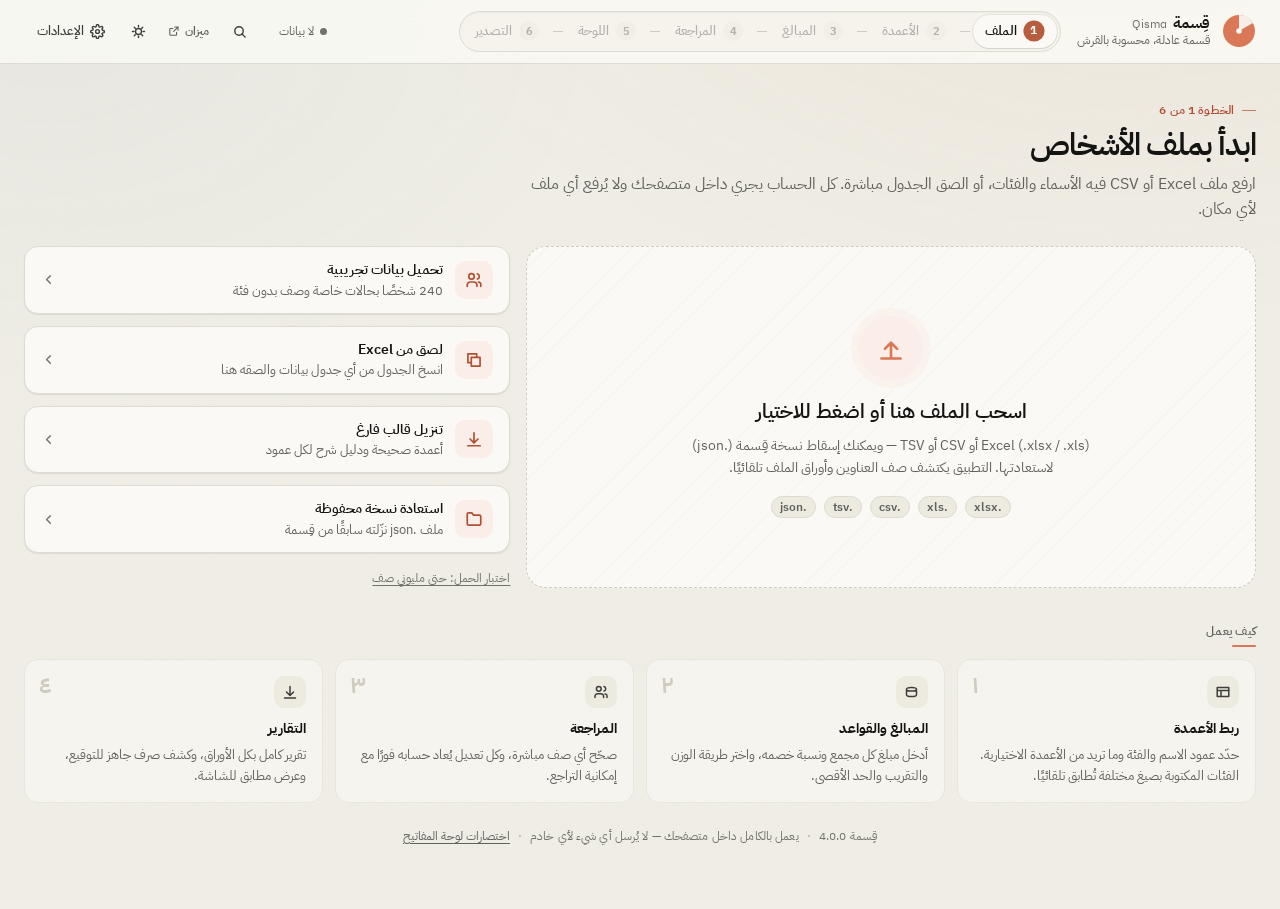
==== commit 7daf5299: "feat: worker compute, virtual scroll grid, offline SheetJS, streamed XLSX export - Run the engine in" ====
--- a/qisma.html
+++ b/qisma.html
@@ -26,7 +26,7 @@
 <link rel="preconnect" href="https://fonts.gstatic.com" crossorigin>
 <link href="https://fonts.googleapis.com/css2?family=IBM+Plex+Sans+Arabic:wght@400;500;600;700&display=swap" rel="stylesheet">
 <link rel="stylesheet" href="css/qisma.css">
-<script src="https://cdn.sheetjs.com/xlsx-0.20.3/package/dist/xlsx.full.min.js" defer onerror="window.__sheetJsLoadFailed=true"></script>
+<script src="vendor/xlsx.full.min.js" defer onerror="window.__sheetJsLocalFailed=true"></script>
 </head>
 <body>
 <a class="skip-link" href="#main">تخطَّ إلى المحتوى</a>
@@ -35,6 +35,7 @@
 <noscript><p style="padding:24px">قِسمة يحتاج تفعيل JavaScript.</p></noscript>
 <script src="js/engine.js" defer></script>
 <script src="js/core.js" defer></script>
+<script src="js/xlsxstream.js" defer></script>
 <script src="js/data.js" defer></script>
 <script src="js/app.js" defer></script>
 <script src="js/review.js" defer></script>
--- a/css/qisma.css
+++ b/css/qisma.css
@@ -776,6 +776,63 @@
 .toolbar .dd{flex:1 1 100%}
 .save-status{display:none}
 }
+body{font-feature-settings:"tnum" 1,"lnum" 1,"ss01" 1; text-rendering:optimizeLegibility}
+body::after{content:''; position:fixed; inset:0; pointer-events:none; z-index:0; opacity:.035; mix-blend-mode:multiply; background-image:url("data:image/svg+xml,%3Csvg xmlns='http://www.w3.org/2000/svg' width='160' height='160'%3E%3Cfilter id='n'%3E%3CfeTurbulence type='fractalNoise' baseFrequency='.9' numOctaves='2' stitchTiles='stitch'/%3E%3C/filter%3E%3Crect width='100%25' height='100%25' filter='url(%23n)'/%3E%3C/svg%3E")}
+[data-theme="dark"] body::after{mix-blend-mode:screen; opacity:.025}
+.page-title{font-weight:600; letter-spacing:-.03em; text-wrap:balance}
+.page-sub{text-wrap:pretty}
+.eyebrow{display:inline-flex; align-items:center; gap:8px; font-variant-numeric:tabular-nums}
+.eyebrow::before{content:''; width:14px; height:1.5px; background:currentColor; border-radius:2px; opacity:.7}
+.card{transition:border-color var(--d2) var(--ease), box-shadow var(--d3) var(--ease)}
+.card-head{background:linear-gradient(to bottom, color-mix(in srgb, var(--surface-2) 55%, transparent), transparent)}
+.card-title{letter-spacing:-.012em}
+.kpi{background:linear-gradient(180deg, var(--surface), color-mix(in srgb, var(--surface-2) 65%, var(--surface)))}
+.kpi::before{width:2px; border-radius:2px; inset-block:12px}
+.kpi-label{letter-spacing:.01em; text-transform:none}
+.kpi-value .money-int{letter-spacing:-.025em}
+.kpi.kpi-hero{background:radial-gradient(120% 140% at 100% 0%, var(--accent-wash), var(--surface) 62%); box-shadow:var(--e2)}
+.kpi.kpi-hero .kpi-value{min-height:44px}
+.btn{letter-spacing:-.005em}
+.btn-primary{background:linear-gradient(180deg, color-mix(in srgb, var(--accent-fill) 88%, #fff), var(--accent-fill)); box-shadow:0 1px 0 rgba(255,255,255,.18) inset, 0 1px 2px rgba(20,20,19,.12)}
+.btn-primary:hover:not(:disabled){background:var(--accent-fill-hover)}
+.toolbar{border-color:var(--line-3); box-shadow:0 1px 0 var(--line-3), var(--e1)}
+.table-wrap{box-shadow:var(--e1)}
+table.dt thead th{letter-spacing:.01em; background:color-mix(in srgb, var(--surface-2) 92%, var(--surface))}
+table.dt tbody tr:nth-child(even) td{background:color-mix(in srgb, var(--surface-2) 32%, var(--surface))}
+table.dt tbody tr:hover td{background:color-mix(in srgb, var(--accent-wash) 45%, var(--surface))}
+table.dt tbody tr.is-selected td{background:var(--accent-wash)}
+table.dt tbody tr.is-orphan td{background:color-mix(in srgb, var(--danger-wash) 55%, var(--surface))}
+table.dt tfoot td{box-shadow:0 -1px 0 var(--line-2)}
+.money-frac{opacity:.85}
+.upload{background:repeating-linear-gradient(135deg, transparent 0 14px, color-mix(in srgb, var(--surface-2) 70%, transparent) 14px 15px), var(--surface)}
+.upload-icon-wrap{box-shadow:0 0 0 8px color-mix(in srgb, var(--accent-wash) 55%, transparent)}
+.how-step{position:relative; counter-increment:how}
+.how-step::after{content:counter(how, arabic-indic); position:absolute; top:12px; inset-inline-end:14px; font-size:var(--t-2xl); font-weight:600; color:var(--line-2); line-height:1}
+.section-label{letter-spacing:.02em}
+.stepper{box-shadow:inset 0 1px 2px rgba(20,20,19,.04)}
+.step-pill[aria-current="step"]{box-shadow:var(--e1), 0 0 0 1px var(--line-3)}
+.chip[aria-pressed="true"]{box-shadow:0 0 0 3px color-mix(in srgb, var(--accent-wash) 70%, transparent)}
+.notice{border-inline-start-width:3px}
+.empty-state{padding-block:var(--s8)}
+.empty-icon{width:60px; height:60px; background:radial-gradient(circle at 30% 30%, var(--surface), var(--surface-3)); box-shadow:inset 0 0 0 1px var(--line-3)}
+.modal{box-shadow:var(--e3), 0 0 0 1px color-mix(in srgb, var(--ink) 4%, transparent)}
+.modal-head{border-bottom:1px solid transparent}
+.app-foot{letter-spacing:.01em}
+.stress-link{align-self:flex-start; margin-top:var(--s1); font-size:var(--t-xs); color:var(--ink-4)}
+.stress-list{display:grid; grid-template-columns:repeat(auto-fill,minmax(130px,1fr)); gap:var(--s2)}
+.stress-opt{display:flex; flex-direction:column; align-items:flex-start; gap:2px; padding:var(--s3) var(--s4); border:1px solid var(--line); border-radius:var(--r2); background:var(--surface-2); color:var(--ink-2); font-size:var(--t-sm); cursor:pointer; text-align:start; transition:border-color var(--d2) var(--ease), background var(--d2) var(--ease), transform var(--d2) var(--ease)}
+.stress-opt b{font-size:var(--t-lg); color:var(--ink); letter-spacing:-.02em}
+.stress-opt:hover{border-color:var(--accent-line); background:var(--accent-wash); transform:translateY(-1px)}
+.busy{position:fixed; inset:0; z-index:220; display:grid; place-items:center; background:color-mix(in srgb, var(--paper) 55%, transparent); animation:fade var(--d2) var(--ease)}
+@supports (backdrop-filter:blur(1px)){.busy{backdrop-filter:blur(2px) saturate(1.1)}}
+.busy-card{display:flex; align-items:center; gap:var(--s3); padding:var(--s3) var(--s5); background:var(--surface); border:1px solid var(--line-2); border-radius:var(--r-pill); box-shadow:var(--e3); font-size:var(--t-sm); font-weight:500; color:var(--ink-2)}
+.busy-spin{width:16px; height:16px; border-radius:50%; border:2px solid var(--line-2); border-top-color:var(--accent); animation:spin .7s linear infinite}
+.busy-soft{position:fixed; inset-block-end:var(--s5); inset-inline-start:var(--s5); z-index:210; display:flex; align-items:center; gap:var(--s3); padding:var(--s2) var(--s4); background:var(--surface); border:1px solid var(--line-2); border-radius:var(--r-pill); box-shadow:var(--e2); font-size:var(--t-sm); font-weight:500; color:var(--ink-2); pointer-events:none; animation:fade var(--d2) var(--ease)}
+.busy-soft[hidden]{display:none}
+.vgrid-wrap{overflow:auto}
+.vgrid-wrap table.dt tbody tr.v-pad td{height:auto; padding:0; border:0; background:transparent}
+.view-mode{display:inline-flex; align-items:center; gap:var(--s2)}
+@keyframes spin{to{transform:rotate(360deg)}}
 @page{size:A4; margin:14mm 12mm}
 @media print{
 .topbar,.toolbar,.filter-bar,.stepper,.pager,.toasts,.btn,.restore-bar,.skip-link,.modal-scrim,.nav-foot,.app-foot,.global-notices,.sel-bar,.act-col,.page-actions,.eyebrow,.notice-actions,.tooltip,.dd-panel{display:none !important}
@@ -803,3 +860,5 @@
 ::view-transition-group(*),::view-transition-old(*),::view-transition-new(*){animation:none !important}
 }
 [data-motion="reduced"] *,[data-motion="reduced"] *::before,[data-motion="reduced"] *::after{animation-duration:1ms !important; animation-iteration-count:1 !important; transition-duration:1ms !important}
+.busy-spin{animation-duration:.7s !important; animation-iteration-count:infinite !important}
+@media print{body::after,.busy{display:none !important}}
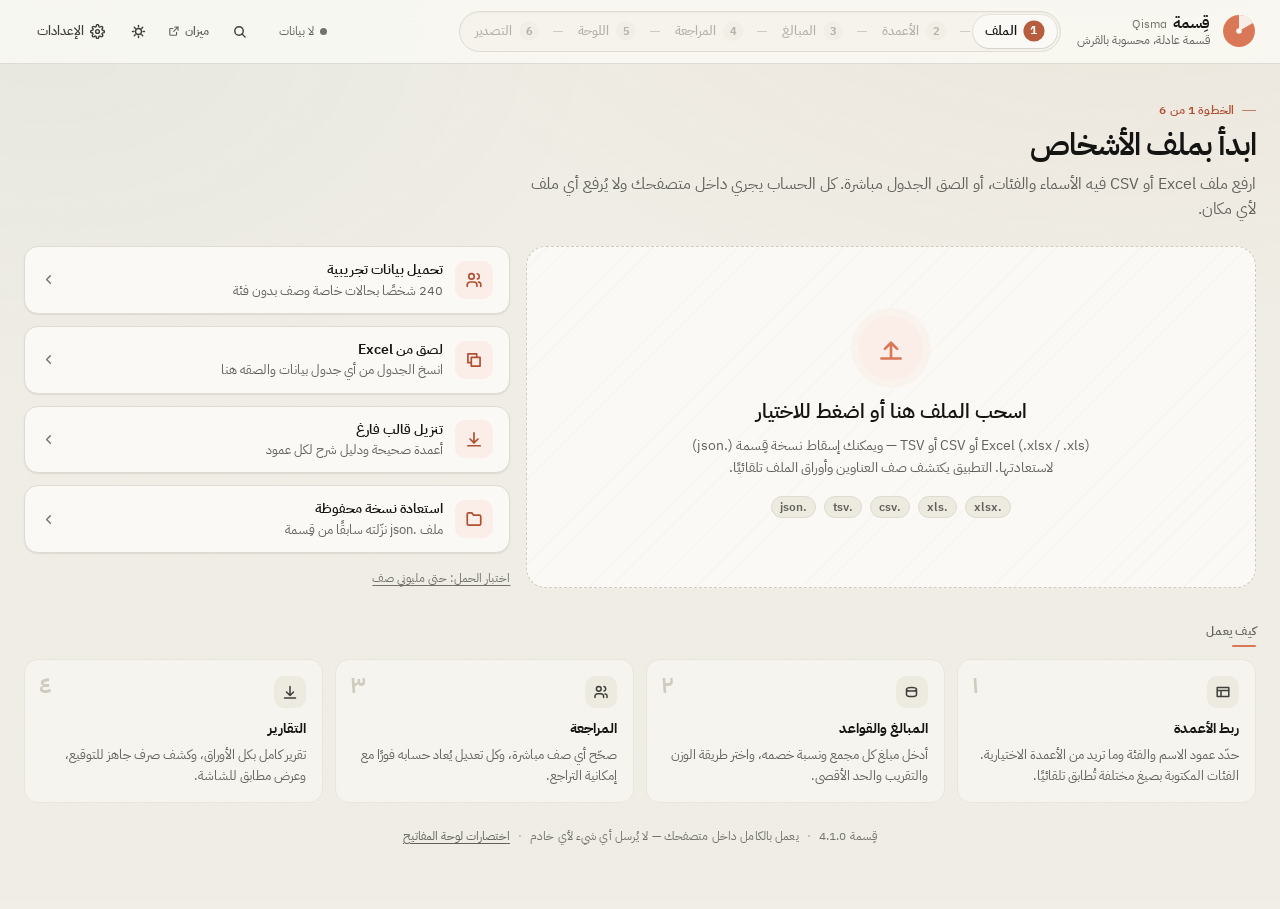
==== commit 8f94a931: "feat: worker diffs, worker search/sort, streamed import, shared strings, PWA, XLSX validator - Engin" ====
--- a/qisma.html
+++ b/qisma.html
@@ -7,6 +7,8 @@
 <meta name="description" content="قِسمة: توزيع عادل للحوافز والمجمعات على الأشخاص، محسوب بالقرش، يعمل بالكامل داخل المتصفح.">
 <meta name="color-scheme" content="light dark">
 <meta name="theme-color" id="theme-color" content="#F0EEE6">
+<link rel="manifest" href="manifest.webmanifest">
+<link rel="apple-touch-icon" href="icons/icon.svg">
 <link rel="icon" href="data:image/svg+xml,%3Csvg xmlns='http://www.w3.org/2000/svg' viewBox='0 0 32 32'%3E%3Ccircle cx='16' cy='16' r='15' fill='%23D97757'/%3E%3Cpath d='M16 1a15 15 0 0 1 13 7.5L16 16Z' fill='%23FAF9F5' opacity='.92'/%3E%3Ccircle cx='16' cy='16' r='2.6' fill='%23FAF9F5'/%3E%3C/svg%3E">
 <script>
 (function(){try{
@@ -36,6 +38,7 @@
 <script src="js/engine.js" defer></script>
 <script src="js/core.js" defer></script>
 <script src="js/xlsxstream.js" defer></script>
+<script src="js/importworker.js" defer></script>
 <script src="js/data.js" defer></script>
 <script src="js/app.js" defer></script>
 <script src="js/review.js" defer></script>
